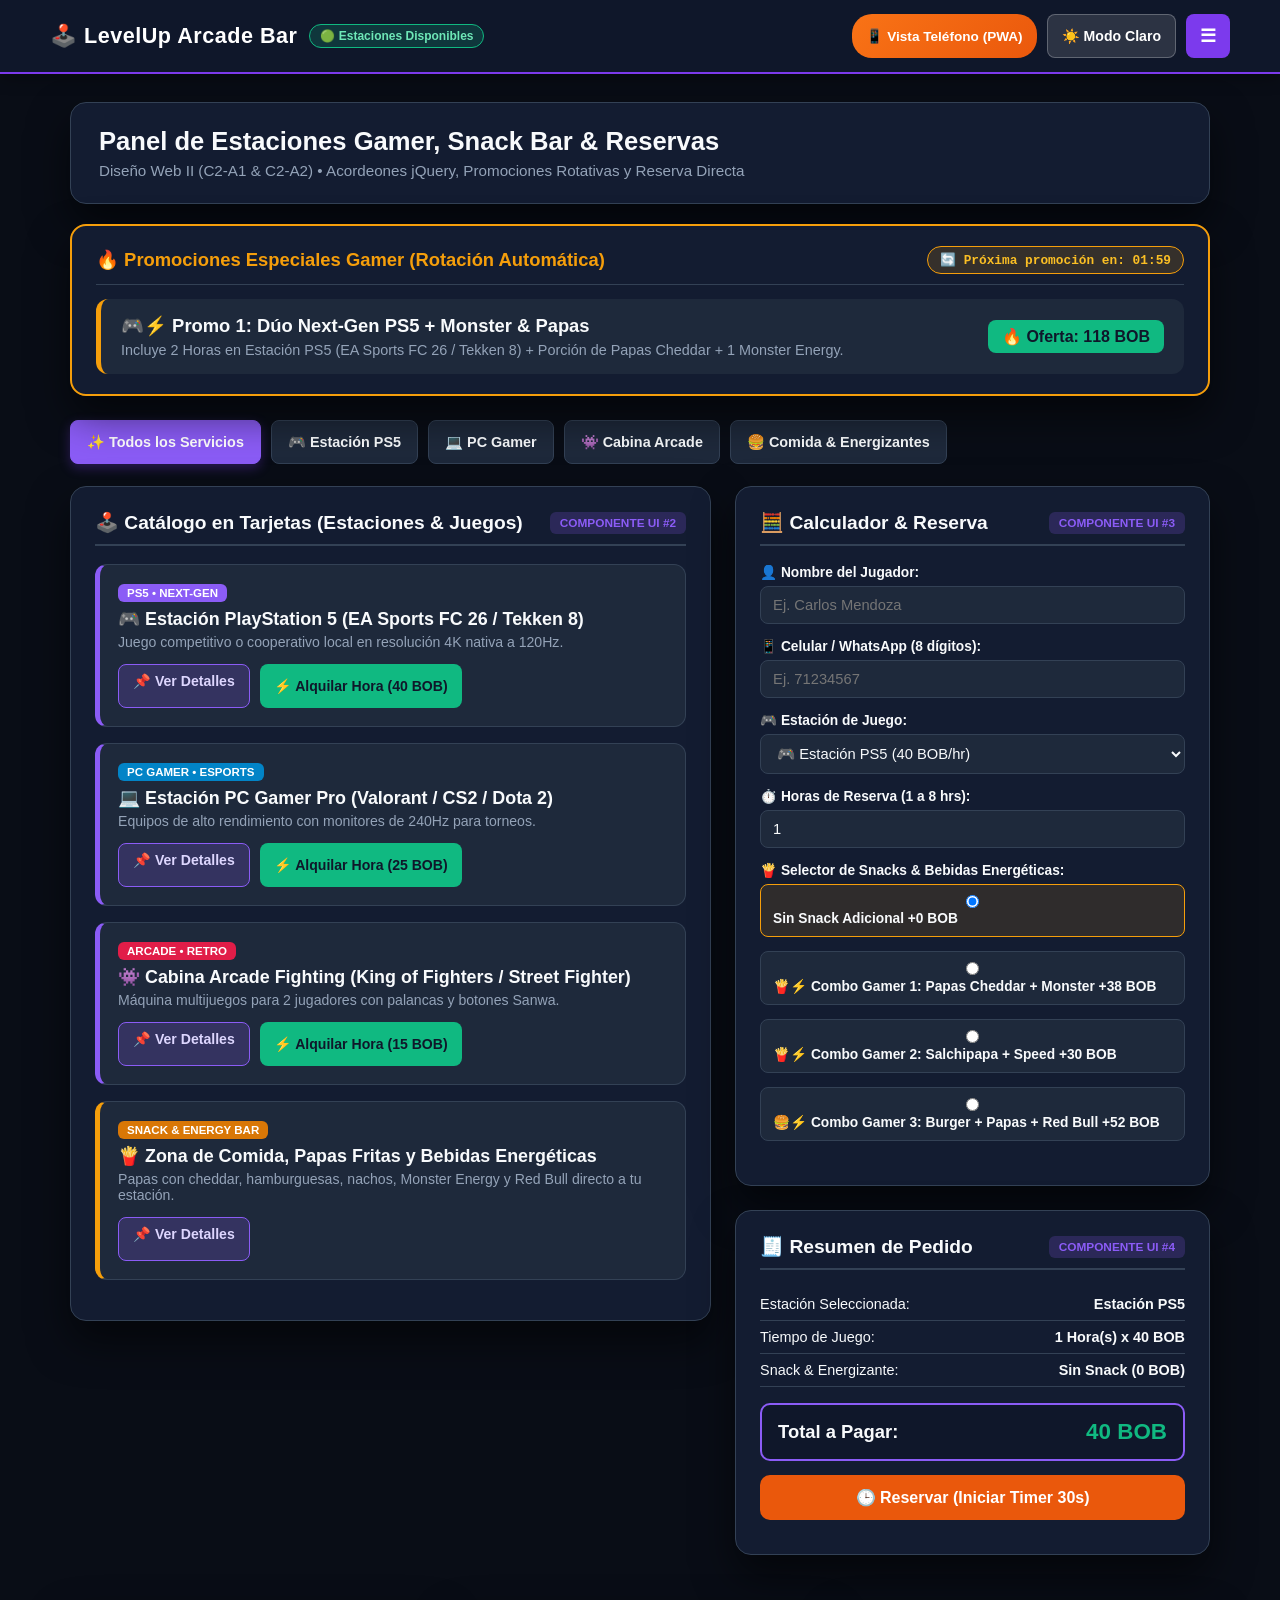
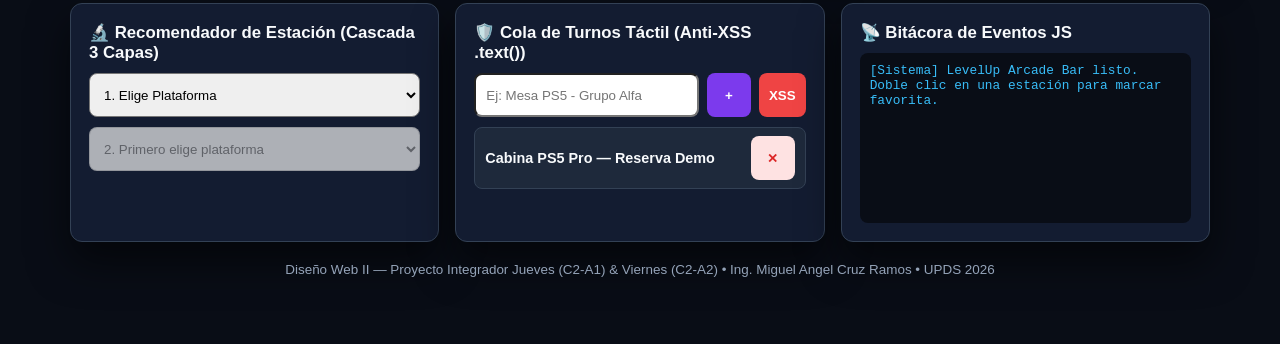
==== index.html @ e23f2074 "Add files via upload" ====
﻿<!-- ej_jquery_jueves.html / ej_ui_viernes.html - Proyecto Integrador LevelUp Arcade Bar -->
<!DOCTYPE html>
<html lang="es">

<head>
    <meta charset="UTF-8">
    <meta name="viewport" content="width=device-width, initial-scale=1.0">
    <title>LevelUp Arcade Bar - UI Completa (Jueves & Viernes)</title>
    <!-- Librería jQuery 3.7.1 -->
    <script src="https://code.jquery.com/jquery-3.7.1.min.js"></script>
    <link rel="stylesheet" href="styles.css">
    <script src="script.js" defer></script>
</head>
</head>

<body class="dark-mode">

    <!-- =========================================================
         COMPONENTE UI #1: NAVBAR SUPERIOR + TIMER EN PARTE SUPERIOR DERECHA
         ========================================================= -->
    <nav class="navbar">
        <div class="navbar-top">
            <div class="logo-area">
                <h1>🕹️ LevelUp Arcade Bar</h1>
                <span class="status-badge">🟢 Estaciones Disponibles</span>
            </div>

            <div class="nav-controls">
                <!-- Enlace a la PWA Móvil Cero-Scroll aparte -->
                <a href="pwa.html" class="btn-pwa-link">📱 Vista Teléfono (PWA)</a>

                <!-- Temporizador en la Parte Superior Derecha (Aparece recién al apretar Reservar) -->
                <div id="box-timer" class="top-right-timer">
                    ⏱️ Tiempo para Confirmar: <span id="mod-timer">00:30s</span>
                </div>

                <!-- Botón Modo Oscuro / Claro -->
                <button id="btn-theme" class="btn-theme">☀️ Modo Claro</button>

                <!-- Botón Menú Hamburguesa -->
                <button id="btn-hamburger" class="btn-hamburger" title="Abrir Menú">☰</button>
            </div>
        </div>

        <!-- Menú Desplegable Hamburguesa -->
        <div id="nav-menu" class="nav-menu">
            <ul>
                <li><a href="#promociones" class="nav-link">🔥 Promociones Rotativas</a></li>
                <li><a href="#catalogo" class="nav-link">🎮 Catálogo de Estaciones</a></li>
                <li><a href="#zona-snacks" class="nav-link">🍟 Comida y Bebidas Energéticas</a></li>
                <li><a href="#calculador" class="nav-link">🧮 Calculador de Horas</a></li>
                <li><a href="#resumen" class="nav-link">🧾 Resumen de Pedido</a></li>
            </ul>
        </div>
    </nav>

    <!-- Toast Alert Flotante (Esquina Superior Derecha) -->
    <div id="toast-alert" class="toast-alert"></div>

    <div class="main-wrapper">

        <!-- Encabezado Principal -->
        <div class="hero-banner">
            <div>
                <h2>Panel de Estaciones Gamer, Snack Bar & Reservas</h2>
                <p>Diseño Web II (C2-A1 & C2-A2) • Acordeones jQuery, Promociones Rotativas y Reserva Directa</p>
            </div>
        </div>

        <!-- =========================================================
             APARTADO DE PROMOCIONES ROTATIVAS (CAMBIAN CADA 2 MINUTOS)
             ========================================================= -->
        <div id="promociones" class="promos-section">
            <div class="promos-header">
                <h3>🔥 Promociones Especiales Gamer (Rotación Automática)</h3>
                <span class="promo-timer-badge">🔄 Próxima promoción en: <span id="promo-countdown">02:00</span></span>
            </div>

            <!-- Promoción 1 -->
            <div class="promo-slide active-promo" data-index="0">
                <div class="promo-content">
                    <div class="promo-info">
                        <h4>🎮⚡ Promo 1: Dúo Next-Gen PS5 + Monster & Papas</h4>
                        <p>Incluye 2 Horas en Estación PS5 (EA Sports FC 26 / Tekken 8) + Porción de Papas Cheddar + 1
                            Monster Energy.</p>
                    </div>
                    <div class="promo-price-box">
                        <span class="promo-price">🔥 Oferta: 118 BOB</span>
                    </div>
                </div>
            </div>

            <!-- Promoción 2 -->
            <div class="promo-slide" data-index="1">
                <div class="promo-content">
                    <div class="promo-info">
                        <h4>💻🍟 Promo 2: Maratón eSports PC Gamer 240Hz</h4>
                        <p>Incluye 3 Horas en PC Gamer Pro (RTX 4070 Super) + Salchipapa Especial LevelUp + Bebida
                            Energética Speed.</p>
                    </div>
                    <div class="promo-price-box">
                        <span class="promo-price">🔥 Oferta: 105 BOB</span>
                    </div>
                </div>
            </div>

            <!-- Promoción 3 -->
            <div class="promo-slide" data-index="2">
                <div class="promo-content">
                    <div class="promo-info">
                        <h4>👾🍔 Promo 3: Noche Retro Arcade & Burger LevelUp</h4>
                        <p>Incluye 2 Horas de Cabina Arcade Free-Play (KOF / Street Fighter) + Burger Doble Carne con
                            Papas + Red Bull.</p>
                    </div>
                    <div class="promo-price-box">
                        <span class="promo-price">🔥 Oferta: 82 BOB</span>
                    </div>
                </div>
            </div>
        </div>

        <!-- Barra de Filtros (.btn-console) -->
        <div class="filter-bar">
            <button class="btn-console active" data-categoria="todos">✨ Todos los Servicios</button>
            <button class="btn-console" data-categoria="ps5">🎮 Estación PS5</button>
            <button class="btn-console" data-categoria="pc">💻 PC Gamer</button>
            <button class="btn-console" data-categoria="arcade">👾 Cabina Arcade</button>
            <button class="btn-console" data-categoria="snacks">🍔 Comida & Energizantes</button>
        </div>

        <!-- =========================================================
             ESTRUCTURA PRINCIPAL: CATÁLOGO + CALCULADOR + RESUMEN
             ========================================================= -->
        <div class="ui-architecture-grid">

            <!-- COLUMNA IZQUIERDA: COMPONENTE UI #2 (CATÁLOGO EN TARJETAS) -->
            <div id="catalogo" class="ui-box">
                <div class="ui-box-header">
                    <h3>🕹️ Catálogo en Tarjetas (Estaciones & Juegos)</h3>
                    <span class="ui-tag">Componente UI #2</span>
                </div>

                <!-- Card 1: PS5 -->
                <div class="equipo-card ps5">
                    <div class="equipo-header">
                        <div class="equipo-info">
                            <span class="console-badge">PS5 • Next-Gen</span>
                            <h4>🎮 Estación PlayStation 5 (EA Sports FC 26 / Tekken 8)</h4>
                            <p>Juego competitivo o cooperativo local en resolución 4K nativa a 120Hz.</p>
                        </div>
                    </div>

                    <div class="card-actions">
                        <div class="accordion-btn">📌 Ver Detalles</div>
                        <button class="btn-alquilar" data-estacion="Estación PS5" data-precio="40">⚡ Alquilar Hora (40
                            BOB)</button>
                    </div>

                    <div class="accordion-panel" style="display:none;">
                        <div class="panel-title">📋 Tarifa y Especificaciones del Equipo</div>
                        <ul class="specs-list">
                            <li><strong>Consola:</strong> PlayStation 5 Slim 1TB SSD NVMe</li>
                            <li><strong>Pantalla:</strong> Smart TV OLED 55" 4K HDR10 @ 120Hz</li>
                            <li><strong>Periféricos:</strong> 4 Mandos DualSense + Headsets Pulse 3D</li>
                            <li><strong>Juegos:</strong> EA Sports FC 26, Tekken 8, Mortal Kombat 1, Spider-Man 2</li>
                        </ul>
                        <div class="price-tag">💰 Tarifa: 40 BOB / hora (Incluye equipamiento completo)</div>
                    </div>
                </div>

                <!-- Card 2: PC Gamer -->
                <div class="equipo-card pc">
                    <div class="equipo-header">
                        <div class="equipo-info">
                            <span class="console-badge badge-pc">PC GAMER • eSports</span>
                            <h4>💻 Estación PC Gamer Pro (Valorant / CS2 / Dota 2)</h4>
                            <p>Equipos de alto rendimiento con monitores de 240Hz para torneos.</p>
                        </div>
                    </div>

                    <div class="card-actions">
                        <div class="accordion-btn">📌 Ver Detalles</div>
                        <button class="btn-alquilar" data-estacion="PC Gamer Pro" data-precio="25">⚡ Alquilar Hora (25
                            BOB)</button>
                    </div>

                    <div class="accordion-panel" style="display:none;">
                        <div class="panel-title">📋 Tarifa y Especificaciones del Equipo</div>
                        <ul class="specs-list">
                            <li><strong>Hardware:</strong> AMD Ryzen 7 7800X3D + NVIDIA RTX 4070 Super 12GB</li>
                            <li><strong>Memoria & Monitor:</strong> 32GB RAM DDR5 • Monitor IPS 27" 240Hz 1ms</li>
                            <li><strong>Periféricos:</strong> Teclado Mecánico RGB + Mouse Logitech G Pro Superlight
                            </li>
                            <li><strong>Juegos:</strong> Valorant, Counter-Strike 2, Dota 2, League of Legends, Fortnite
                            </li>
                        </ul>
                        <div class="price-tag">💰 Tarifa: 25 BOB / hora</div>
                    </div>
                </div>

                <!-- Card 3: Arcade -->
                <div class="equipo-card arcade">
                    <div class="equipo-header">
                        <div class="equipo-info">
                            <span class="console-badge badge-arcade">ARCADE • Retro</span>
                            <h4>👾 Cabina Arcade Fighting (King of Fighters / Street Fighter)</h4>
                            <p>Máquina multijuegos para 2 jugadores con palancas y botones Sanwa.</p>
                        </div>
                    </div>

                    <div class="card-actions">
                        <div class="accordion-btn">📌 Ver Detalles</div>
                        <button class="btn-alquilar" data-estacion="Cabina Arcade" data-precio="15">⚡ Alquilar Hora (15
                            BOB)</button>
                    </div>

                    <div class="accordion-panel" style="display:none;">
                        <div class="panel-title">📋 Tarifa y Especificaciones del Equipo</div>
                        <ul class="specs-list">
                            <li><strong>Sistema:</strong> Cabina Arcade con Pandora Box DX Pro (5000+ juegos)</li>
                            <li><strong>Controles:</strong> Palancas japonesas Sanwa JLF + 8 botones por jugador</li>
                            <li><strong>Clásicos:</strong> KOF '98 y 2002, Street Fighter III, Metal Slug X, Pac-Man
                            </li>
                        </ul>
                        <div class="price-tag">💰 Tarifa: 15 BOB / hora (Free Play ilimitado)</div>
                    </div>
                </div>

                <!-- Card 4: Zona de Comida y Bebidas Energéticas -->
                <div id="zona-snacks" class="equipo-card snacks">
                    <div class="equipo-header">
                        <div class="equipo-info">
                            <span class="console-badge badge-food">SNACK & ENERGY BAR</span>
                            <h4>🍟 Zona de Comida, Papas Fritas y Bebidas Energéticas</h4>
                            <p>Papas con cheddar, hamburguesas, nachos, Monster Energy y Red Bull directo a tu estación.
                            </p>
                        </div>
                    </div>

                    <div class="card-actions">
                        <div class="accordion-btn">📌 Ver Detalles</div>
                    </div>

                    <div class="accordion-panel" style="display:none;">
                        <div class="panel-title">⚡ Carta de Bebidas Energéticas y Comida Gamer</div>
                        <div class="menu-grid">
                            <div class="menu-item">
                                <h5>⚡ Bebidas Energéticas</h5>
                                <p>• Monster Energy (Original / Mango): <strong>18 BOB</strong><br>
                                    • Red Bull Lata 250ml: <strong>20 BOB</strong><br>
                                    • Speed / Volt Gamer: <strong>10 BOB</strong></p>
                            </div>
                            <div class="menu-item">
                                <h5>🍟 Papas & Snacks</h5>
                                <p>• Papas Gamer Cheddar & Tocino: <strong>25 BOB</strong><br>
                                    • Salchipapa Especial LevelUp: <strong>25 BOB</strong><br>
                                    • Nachos Supreme con Queso: <strong>28 BOB</strong></p>
                            </div>
                            <div class="menu-item">
                                <h5>🍔 Burgers & Alitas</h5>
                                <p>• Burger Doble Carne + Papas: <strong>38 BOB</strong><br>
                                    • Alitas BBQ (6 pzas + Papas): <strong>35 BOB</strong></p>
                            </div>
                        </div>
                        <div class="price-tag">🔥 Selecciona tu Combo Gamer en el panel calculador de la derecha</div>
                    </div>
                </div>
            </div>

            <!-- COLUMNA DERECHA: COMPONENTE UI #3 (CALCULADOR) Y COMPONENTE UI #4 (RESUMEN) -->
            <div>

                <!-- COMPONENTE UI #3: CALCULADOR / FORMULARIO + PANEL LATERAL SNACKS -->
                <div id="calculador" class="ui-box">
                    <div class="ui-box-header">
                        <h3>🧮 Calculador & Reserva</h3>
                        <span class="ui-tag">Componente UI #3</span>
                    </div>

                    <div class="form-group">
                        <label for="nombre">👤 Nombre del Jugador:</label>
                        <input type="text" id="nombre" placeholder="Ej. Carlos Mendoza">
                    </div>

                    <div class="form-group">
                        <label for="celular">📱 Celular / WhatsApp (8 dígitos):</label>
                        <input type="text" id="celular" maxlength="8" placeholder="Ej. 71234567">
                    </div>

                    <div class="form-group">
                        <label for="servicio">🎮 Estación de Juego:</label>
                        <select id="servicio">
                            <option value="40" data-nombre="Estación PS5">🎮 Estación PS5 (40 BOB/hr)</option>
                            <option value="25" data-nombre="PC Gamer Pro">💻 PC Gamer Pro (25 BOB/hr)</option>
                            <option value="15" data-nombre="Cabina Arcade">👾 Cabina Arcade (15 BOB/hr)</option>
                        </select>
                    </div>

                    <!-- Input requerido por la Guía Viernes (#hrs) -->
                    <div class="form-group">
                        <label for="hrs">⏱️ Horas de Reserva (1 a 8 hrs):</label>
                        <input type="number" id="hrs" value="1" min="1" max="8">
                    </div>

                    <!-- Panel UI Lateral: Selector de Snacks (Combo Gamer 1, 2 o 3) -->
                    <div class="form-group">
                        <label>🍟 Selector de Snacks & Bebidas Energéticas:</label>
                        <div class="snack-selector">
                            <label class="snack-option selected">
                                <span><input type="radio" name="snack" value="0" data-snack="Sin Snack" checked> Sin
                                    Snack Adicional</span>
                                <strong>+0 BOB</strong>
                            </label>
                            <label class="snack-option">
                                <span><input type="radio" name="snack" value="38"
                                        data-snack="Combo Gamer 1 (Papas Cheddar + Monster)"> 🍟⚡ Combo Gamer 1: Papas
                                    Cheddar + Monster</span>
                                <strong>+38 BOB</strong>
                            </label>
                            <label class="snack-option">
                                <span><input type="radio" name="snack" value="30"
                                        data-snack="Combo Gamer 2 (Salchipapa + Speed)"> 🍟⚡ Combo Gamer 2: Salchipapa +
                                    Speed</span>
                                <strong>+30 BOB</strong>
                            </label>
                            <label class="snack-option">
                                <span><input type="radio" name="snack" value="52"
                                        data-snack="Combo Gamer 3 (Burger Doble + Papas + Red Bull)"> 🍔⚡ Combo Gamer 3:
                                    Burger + Papas + Red Bull</span>
                                <strong>+52 BOB</strong>
                            </label>
                        </div>
                    </div>
                </div>

                <!-- COMPONENTE UI #4: RESUMEN DE PEDIDO EN LA MISMA PÁGINA -->
                <div id="resumen" class="ui-box">
                    <div class="ui-box-header">
                        <h3>🧾 Resumen de Pedido</h3>
                        <span class="ui-tag">Componente UI #4</span>
                    </div>

                    <ul class="resumen-list">
                        <li>
                            <span>Estación Seleccionada:</span>
                            <strong id="res-estacion">Estación PS5</strong>
                        </li>
                        <li>
                            <span>Tiempo de Juego:</span>
                            <strong id="res-horas">1 Hora(s) x 40 BOB</strong>
                        </li>
                        <li>
                            <span>Snack & Energizante:</span>
                            <strong id="res-snack">Sin Snack (0 BOB)</strong>
                        </li>
                    </ul>

                    <div class="total-banner">
                        <h4>Total a Pagar:</h4>
                        <div class="total-amount"><span id="total">40</span> BOB</div>
                    </div>

                    <!-- Mensaje de validación si faltan datos del jugador -->
                    <div id="mensaje-error" class="msg-error"></div>

                    <!-- Paso 1: Botón Reservar (Hace aparecer el Timer en la parte superior derecha) -->
                    <button id="btnReservar" class="btn-iniciar-reserva">🕒 Reservar (Iniciar Timer 30s)</button>

                    <!-- Paso 2: Botón Confirmar Reserva (Termina el Timer y confirma el pedido) -->
                    <button id="btnModal" class="btn-confirmar">✅ Confirmar Reserva</button>

                    <!-- Detalle confirmado dentro de la misma página -->
                    <div id="reserva-confirmada-box" class="reserva-inline-box">
                        <h4>✅ Detalle de Reserva Registrada</h4>
                        <div><strong>Jugador:</strong> <span id="conf-jugador">-</span></div>
                        <div><strong>Servicio:</strong> <span id="conf-servicio">-</span></div>
                        <div><strong>Snack Gamer:</strong> <span id="conf-snack">-</span></div>
                        <div><strong>Monto Total:</strong> <span id="conf-monto">-</span></div>
                    </div>
                </div>

            </div>
        </div>

        <!-- MÓDULO SEMANAS 2 Y 3: CASCADA 3 CAPAS, COLA TÁCTIL ANTI-XSS Y BITÁCORA -->
        <section id="modulo-arcade-semanas" class="modulo-semanas-grid">
            <div class="arcade-panel-card">
                <h3>🔬 Recomendador de Estación (Cascada 3 Capas)</h3>
                <div style="display:flex; flex-direction:column; gap:10px;">
                    <select id="arcadeCascadaCat" style="padding:10px; border-radius:8px; min-height:44px;">
                        <option value="">1. Elige Plataforma</option>
                        <option value="ps5">PlayStation 5 / VR2</option>
                        <option value="pc">PC Gamer 240Hz</option>
                        <option value="retro">Cabinas Arcade Retro</option>
                    </select>
                    <select id="arcadeCascadaSub" disabled style="padding:10px; border-radius:8px; min-height:44px;">
                        <option value="">2. Primero elige plataforma</option>
                    </select>
                    <div id="arcadeCascadaRes"
                        style="display:none; padding:10px; border-radius:8px; background:rgba(16,185,129,0.15); color:#10b981; font-weight:700;">
                    </div>
                </div>
            </div>

            <div class="arcade-panel-card">
                <h3>🛡️ Cola de Turnos Táctil (Anti-XSS .text())</h3>
                <div style="display:flex; gap:8px; margin-bottom:10px;">
                    <input type="text" id="arcadeInputCola" placeholder="Ej: Mesa PS5 - Grupo Alfa"
                        style="flex:1; min-width:0; padding:10px; border-radius:8px;">
                    <button type="button" id="arcadeBtnAgregarCola" class="btn-tactil"
                        style="background:#7c3aed; color:#fff; padding:0 14px;">+</button>
                    <button type="button" id="arcadeBtnTestXss" class="btn-tactil"
                        style="background:#ef4444; color:#fff; padding:0 10px;">XSS</button>
                </div>
                <div id="arcadeColaLista"
                    style="display:flex; flex-direction:column; gap:8px; max-height:160px; overflow-y:auto;">
                    <div class="fila-tactil">
                        <span class="titulo-truncado">Cabina PS5 Pro — Reserva Demo</span>
                        <button type="button" class="btn-tactil btn-quitar-arcade"
                            style="background:#fee2e2; color:#dc2626;">✕</button>
                    </div>
                </div>
            </div>

            <div class="arcade-panel-card">
                <h3>📡 Bitácora de Eventos JS</h3>
                <div id="arcadeLogOutput" class="log-arcade">
                    <div>[Sistema] LevelUp Arcade Bar listo. Doble clic en una estación para marcar favorita.</div>
                </div>
            </div>
        </section>

        <footer>
            Diseño Web II — Proyecto Integrador Jueves (C2-A1) & Viernes (C2-A2) • Ing. Miguel Angel Cruz Ramos • UPDS
            2026
        </footer>
    </div>

    <!-- =========================================================
         SCRIPTS JQUERY (JUEVES C2-A1 + VIERNES C2-A2)
         ========================================================= -->
</body>

</html>
---- styles.css ----
/* =========================================================
           VARIABLES DE TEMA: MODO CLARO Y MODO OSCURO
           ========================================================= */
        :root {
            --bg-body: #f1f5f9;
            --bg-container: #ffffff;
            --bg-card: #f8fafc;
            --bg-panel: #f1f5f9;
            --bg-navbar: #1e1b4b;
            --text-main: #0f172a;
            --text-muted: #475569;
            --border-color: #cbd5e1;
            --accent: #7c3aed;
            --accent-hover: #6d28d9;
            --accent-light: rgba(124, 58, 237, 0.12);
            --card-shadow: 0 10px 25px rgba(15, 23, 42, 0.08);
        }

        body.dark-mode {
            --bg-body: #090d16;
            --bg-container: #131c31;
            --bg-card: #1e293b;
            --bg-panel: #0f172a;
            --bg-navbar: #0f172a;
            --text-main: #f8fafc;
            --text-muted: #94a3b8;
            --border-color: #334155;
            --accent: #8b5cf6;
            --accent-hover: #7c3aed;
            --accent-light: rgba(139, 92, 246, 0.2);
            --card-shadow: 0 20px 40px rgba(0, 0, 0, 0.55);
        }

        * {
            box-sizing: border-box;
            margin: 0;
            padding: 0;
        }

        body {
            font-family: 'Segoe UI', Tahoma, Geneva, Verdana, sans-serif;
            background-color: var(--bg-body);
            color: var(--text-main);
            min-height: 100dvh;
            transition: background-color 0.3s ease, color 0.3s ease;
        }

        /* =========================================================
           COMPONENTE UI #1: NAVBAR SUPERIOR + TIMER ARRIBA A LA DERECHA
           ========================================================= */
        .navbar {
            background: var(--bg-navbar);
            color: #ffffff;
            padding: 14px 24px;
            position: sticky;
            top: 0;
            z-index: 100;
            border-bottom: 2px solid #7c3aed;
            box-shadow: 0 4px 16px rgba(0, 0, 0, 0.3);
        }

        .navbar-top {
            max-width: 1180px;
            margin: 0 auto;
            display: flex;
            align-items: center;
            justify-content: space-between;
            flex-wrap: wrap;
            gap: 12px;
        }

        .logo-area {
            display: flex;
            align-items: center;
            gap: 12px;
        }

        .logo-area h1 {
            font-size: 1.35rem;
            font-weight: 800;
            letter-spacing: 0.5px;
            color: #fff;
        }

        .status-badge {
            display: inline-flex;
            align-items: center;
            gap: 6px;
            background: rgba(16, 185, 129, 0.2);
            border: 1px solid #10b981;
            color: #6ee7b7;
            font-size: 0.75rem;
            font-weight: 700;
            padding: 4px 10px;
            border-radius: 999px;
        }

        .nav-controls {
            display: flex;
            align-items: center;
            flex-wrap: wrap;
            gap: 10px;
        }

        /* Temporizador en la Parte Superior Derecha (Oculto al inicio hasta apretar Reservar) */
        .top-right-timer {
            display: none;
            background: #f59e0b;
            color: #0f172a;
            border: 2px solid #fbbf24;
            padding: 8px 14px;
            border-radius: 8px;
            font-size: 0.9rem;
            font-weight: 800;
            font-family: 'Consolas', monospace;
            box-shadow: 0 4px 15px rgba(245, 158, 11, 0.45);
        }

        /* Botón Modo Oscuro */
        .btn-theme {
            background: rgba(255, 255, 255, 0.12);
            color: #ffffff;
            border: 1px solid rgba(255, 255, 255, 0.25);
            padding: 8px 14px;
            border-radius: 8px;
            font-size: 0.88rem;
            font-weight: 600;
            cursor: pointer;
            transition: all 0.2s ease;
        }

        .btn-theme:hover {
            background: #7c3aed;
            border-color: #a78bfa;
        }

        /* Botón Menú Hamburguesa */
        .btn-hamburger {
            background: #7c3aed;
            color: #ffffff;
            border: none;
            padding: 8px 13px;
            border-radius: 8px;
            font-size: 1.15rem;
            font-weight: 700;
            cursor: pointer;
            line-height: 1;
            transition: background 0.2s ease;
        }

        .btn-hamburger:hover {
            background: #6d28d9;
        }

        /* Menú Desplegable de la Hamburguesa */
        .nav-menu {
            display: none;
            max-width: 1180px;
            margin: 12px auto 0 auto;
            padding-top: 12px;
            border-top: 1px solid rgba(255, 255, 255, 0.15);
        }

        .nav-menu ul {
            list-style: none;
            display: flex;
            flex-wrap: wrap;
            gap: 12px;
        }

        .nav-menu a {
            color: #e2e8f0;
            text-decoration: none;
            font-size: 0.92rem;
            font-weight: 600;
            padding: 8px 14px;
            border-radius: 6px;
            background: rgba(255, 255, 255, 0.06);
            display: inline-block;
            transition: background 0.2s ease;
        }

        .nav-menu a:hover {
            background: #7c3aed;
            color: #ffffff;
        }

        /* =========================================================
           CONTENEDOR PRINCIPAL Y APARTADO DE PROMOCIONES ROTATIVAS
           ========================================================= */
        .main-wrapper {
            max-width: 1180px;
            margin: 28px auto;
            padding: 0 20px 40px 20px;
        }

        .hero-banner {
            background: var(--bg-container);
            border: 1px solid var(--border-color);
            border-radius: 16px;
            padding: 24px 28px;
            margin-bottom: 20px;
            box-shadow: var(--card-shadow);
            display: flex;
            justify-content: space-between;
            align-items: center;
            flex-wrap: wrap;
            gap: 16px;
        }

        .hero-banner h2 {
            font-size: 1.6rem;
            margin-bottom: 6px;
        }

        .hero-banner p {
            color: var(--text-muted);
            font-size: 0.95rem;
        }

        /* Apartado de Promociones que cambian cada 2 minutos */
        .promos-section {
            background: var(--bg-container);
            border: 2px solid #f59e0b;
            border-radius: 16px;
            padding: 20px 24px;
            margin-bottom: 24px;
            box-shadow: var(--card-shadow);
            position: relative;
        }

        .promos-header {
            display: flex;
            justify-content: space-between;
            align-items: center;
            flex-wrap: wrap;
            gap: 10px;
            margin-bottom: 14px;
            padding-bottom: 10px;
            border-bottom: 1px solid var(--border-color);
        }

        .promos-header h3 {
            font-size: 1.15rem;
            color: #f59e0b;
            display: flex;
            align-items: center;
            gap: 8px;
        }

        .promo-timer-badge {
            background: rgba(245, 158, 11, 0.15);
            border: 1px solid #f59e0b;
            color: #fbbf24;
            padding: 5px 12px;
            border-radius: 999px;
            font-size: 0.8rem;
            font-weight: 700;
            font-family: 'Consolas', monospace;
        }

        body:not(.dark-mode) .promo-timer-badge {
            color: #b45309;
        }

        .promo-slide {
            display: none;
            background: var(--bg-card);
            border-left: 5px solid #f59e0b;
            border-radius: 12px;
            padding: 16px 20px;
        }

        .promo-slide.active-promo {
            display: block;
        }

        .promo-content {
            display: flex;
            justify-content: space-between;
            align-items: center;
            flex-wrap: wrap;
            gap: 14px;
        }

        .promo-info h4 {
            font-size: 1.15rem;
            margin-bottom: 5px;
            color: var(--text-main);
        }

        .promo-info p {
            font-size: 0.9rem;
            color: var(--text-muted);
        }

        .promo-price-box {
            text-align: right;
        }

        .promo-price {
            display: inline-block;
            background: #10b981;
            color: #0f172a;
            font-weight: 800;
            font-size: 1rem;
            padding: 7px 14px;
            border-radius: 8px;
        }

        .promos-controls {
            display: flex;
            justify-content: space-between;
            align-items: center;
            margin-top: 12px;
            flex-wrap: wrap;
            gap: 10px;
        }

        .promo-dots {
            display: flex;
            gap: 8px;
        }

        .promo-dot {
            background: var(--bg-card);
            border: 1px solid var(--border-color);
            color: var(--text-main);
            padding: 5px 12px;
            border-radius: 6px;
            font-size: 0.8rem;
            font-weight: 700;
            cursor: pointer;
        }

        .promo-dot.active {
            background: #f59e0b;
            color: #0f172a;
            border-color: #f59e0b;
        }

        /* Botones de Filtro (.btn-console) */
        .filter-bar {
            display: flex;
            flex-wrap: wrap;
            gap: 10px;
            margin-bottom: 22px;
        }

        .btn-console {
            background: var(--bg-card);
            color: var(--text-main);
            border: 1px solid var(--border-color);
            padding: 10px 16px;
            border-radius: 8px;
            font-size: 0.9rem;
            font-weight: 600;
            cursor: pointer;
            transition: all 0.2s ease;
        }

        .btn-console:hover,
        .btn-console.active {
            background: var(--accent);
            color: #ffffff;
            border-color: var(--accent);
            box-shadow: 0 4px 12px rgba(124, 58, 237, 0.3);
        }

        /* Layout de Columnas: Catálogo (Izquierda) + Calculador y Resumen (Derecha) */
        .ui-architecture-grid {
            display: grid;
            grid-template-columns: 1.35fr 1fr;
            gap: 24px;
            align-items: start;
        }

        @media (max-width: 920px) {
            .ui-architecture-grid {
                grid-template-columns: 1fr;
            }
        }

        .ui-box {
            background: var(--bg-container);
            border: 1px solid var(--border-color);
            border-radius: 16px;
            padding: 24px;
            box-shadow: var(--card-shadow);
            margin-bottom: 24px;
        }

        .ui-box-header {
            display: flex;
            justify-content: space-between;
            align-items: center;
            margin-bottom: 18px;
            padding-bottom: 10px;
            border-bottom: 2px solid var(--border-color);
        }

        .ui-box-header h3 {
            font-size: 1.2rem;
        }

        .ui-tag {
            font-size: 0.74rem;
            font-weight: 700;
            text-transform: uppercase;
            padding: 4px 10px;
            border-radius: 6px;
            background: var(--accent-light);
            color: var(--accent);
        }

        /* =========================================================
           COMPONENTE UI #2: CATÁLOGO EN TARJETAS + ACORDEÓN JUEVES
           ========================================================= */
        .equipo-card {
            background: var(--bg-card);
            border: 1px solid var(--border-color);
            border-left: 5px solid var(--accent);
            border-radius: 12px;
            padding: 18px;
            margin-bottom: 16px;
            transition: transform 0.2s ease, box-shadow 0.2s ease;
        }

        .equipo-card:hover {
            transform: translateY(-2px);
            box-shadow: 0 8px 20px rgba(0, 0, 0, 0.15);
        }

        .equipo-card.snacks {
            border-left-color: #f59e0b;
        }

        .equipo-header {
            display: flex;
            justify-content: space-between;
            align-items: flex-start;
            gap: 12px;
            flex-wrap: wrap;
        }

        .console-badge {
            display: inline-block;
            background: var(--accent);
            color: #ffffff;
            font-size: 0.72rem;
            font-weight: 700;
            padding: 3px 9px;
            border-radius: 6px;
            margin-bottom: 6px;
            text-transform: uppercase;
        }

        .console-badge.badge-pc {
            background: #0284c7;
        }

        .console-badge.badge-arcade {
            background: #e11d48;
        }

        .console-badge.badge-food {
            background: #d97706;
        }

        .equipo-info h4 {
            font-size: 1.12rem;
            margin-bottom: 4px;
        }

        .equipo-info p {
            font-size: 0.88rem;
            color: var(--text-muted);
        }

        .card-actions {
            display: flex;
            flex-wrap: wrap;
            gap: 10px;
            margin-top: 14px;
        }

        /* Botón Acordeón "Ver Detalles" (Jueves) */
        .accordion-btn {
            background: var(--accent-light);
            border: 1px solid var(--accent);
            color: var(--accent);
            padding: 8px 14px;
            font-size: 0.88rem;
            font-weight: 700;
            border-radius: 8px;
            cursor: pointer;
            user-select: none;
            transition: all 0.2s ease;
        }

        body.dark-mode .accordion-btn {
            color: #ddd6fe;
        }

        .accordion-btn:hover {
            background: var(--accent);
            color: #ffffff;
        }

        /* Botón "Alquilar Hora" (Viernes) */
        .btn-alquilar {
            background: #10b981;
            color: #0f172a;
            border: none;
            padding: 8px 14px;
            font-size: 0.88rem;
            font-weight: 700;
            border-radius: 8px;
            cursor: pointer;
            transition: background 0.2s ease;
        }

        .btn-alquilar:hover {
            background: #34d399;
        }

        /* Panel Desplegable Acordeón */
        .accordion-panel {
            background: var(--bg-panel);
            border: 1px solid var(--border-color);
            border-radius: 10px;
            padding: 16px;
            margin-top: 12px;
            line-height: 1.6;
        }

        .panel-title {
            font-size: 0.88rem;
            font-weight: 700;
            color: #0284c7;
            margin-bottom: 8px;
            text-transform: uppercase;
        }

        body.dark-mode .panel-title {
            color: #38bdf8;
        }

        .specs-list {
            list-style: none;
            margin-bottom: 12px;
            font-size: 0.88rem;
        }

        .specs-list li {
            padding: 4px 0;
            border-bottom: 1px dashed var(--border-color);
        }

        .price-tag {
            display: inline-block;
            background: rgba(16, 185, 129, 0.15);
            color: #10b981;
            border: 1px solid rgba(16, 185, 129, 0.35);
            padding: 5px 12px;
            border-radius: 6px;
            font-weight: 700;
            font-size: 0.85rem;
        }

        .menu-grid {
            display: grid;
            grid-template-columns: repeat(auto-fit, minmax(190px, 1fr));
            gap: 10px;
            margin-bottom: 10px;
        }

        .menu-item {
            background: var(--bg-card);
            border: 1px solid var(--border-color);
            border-left: 3px solid #f59e0b;
            border-radius: 8px;
            padding: 10px;
            font-size: 0.84rem;
        }

        .menu-item h5 {
            color: #d97706;
            font-size: 0.9rem;
            margin-bottom: 4px;
        }

        body.dark-mode .menu-item h5 {
            color: #fbbf24;
        }

        /* =========================================================
           COMPONENTE UI #3: CALCULADOR / FORMULARIO Y PANEL SNACKS
           ========================================================= */
        .form-group {
            margin-bottom: 14px;
        }

        .form-group label {
            display: block;
            font-size: 0.86rem;
            font-weight: 700;
            margin-bottom: 6px;
            color: var(--text-main);
        }

        .form-group input,
        .form-group select {
            width: 100%;
            background: var(--bg-card);
            border: 1px solid var(--border-color);
            color: var(--text-main);
            padding: 10px 12px;
            border-radius: 8px;
            font-size: 0.92rem;
            outline: none;
        }

        .form-group input:focus,
        .form-group select:focus {
            border-color: var(--accent);
        }

        /* Selector visual de Snacks Laterales (Combo Gamer 1, 2 o 3) */
        .snack-selector {
            display: flex;
            flex-direction: column;
            gap: 8px;
            margin-top: 6px;
        }

        .snack-option {
            display: flex;
            align-items: center;
            justify-content: space-between;
            background: var(--bg-card);
            border: 1px solid var(--border-color);
            padding: 10px 12px;
            border-radius: 8px;
            cursor: pointer;
            font-size: 0.86rem;
            transition: all 0.2s ease;
        }

        .snack-option:hover,
        .snack-option.selected {
            border-color: #f59e0b;
            background: rgba(245, 158, 11, 0.12);
        }

        /* =========================================================
           COMPONENTE UI #4: RESUMEN DE PEDIDO Y CONFIRMACIÓN EN LA MISMA PÁGINA
           ========================================================= */
        .resumen-list {
            list-style: none;
            margin-bottom: 16px;
            font-size: 0.9rem;
        }

        .resumen-list li {
            display: flex;
            justify-content: space-between;
            padding: 8px 0;
            border-bottom: 1px solid var(--border-color);
        }

        .total-banner {
            background: var(--bg-panel);
            border: 2px solid var(--accent);
            border-radius: 10px;
            padding: 14px 16px;
            display: flex;
            justify-content: space-between;
            align-items: center;
            margin-bottom: 14px;
        }

        .total-banner h4 {
            font-size: 1.15rem;
        }

        .total-amount {
            font-size: 1.4rem;
            font-weight: 800;
            color: #10b981;
        }

        /* Botón 1: Reservar (Activa el Timer en la esquina superior derecha) */
        .btn-iniciar-reserva {
            width: 100%;
            background: #ea580c;
            color: #ffffff;
            border: none;
            padding: 13px 20px;
            border-radius: 10px;
            font-size: 1rem;
            font-weight: 700;
            cursor: pointer;
            margin-bottom: 10px;
            transition: background 0.2s ease;
        }

        .btn-iniciar-reserva:hover {
            background: #f97316;
        }

        /* Botón 2: Confirmar Reserva (Termina el Timer y guarda la reserva) */
        .btn-confirmar {
            display: none;
            width: 100%;
            background: #10b981;
            color: #0f172a;
            border: none;
            padding: 13px 20px;
            border-radius: 10px;
            font-size: 1rem;
            font-weight: 800;
            cursor: pointer;
            transition: background 0.2s ease;
        }

        .btn-confirmar:hover {
            background: #34d399;
        }

        .msg-error {
            display: none;
            margin-bottom: 12px;
            background: rgba(239, 68, 68, 0.15);
            border: 1px solid #ef4444;
            color: #ef4444;
            padding: 10px 14px;
            border-radius: 8px;
            font-size: 0.86rem;
            font-weight: 600;
        }

        body.dark-mode .msg-error {
            color: #fca5a5;
        }

        /* Detalle de Reserva Confirmada en la misma página */
        .reserva-inline-box {
            display: none;
            margin-top: 16px;
            background: var(--bg-panel);
            border: 1px solid #10b981;
            border-left: 4px solid #10b981;
            border-radius: 10px;
            padding: 16px;
            font-size: 0.9rem;
            line-height: 1.7;
        }

        .reserva-inline-box h4 {
            color: #10b981;
            margin-bottom: 8px;
            font-size: 1rem;
        }

        /* =========================================================
           TOAST ALERT FLOTANTE (ESQUINA SUPERIOR DERECHA)
           ========================================================= */
        .toast-alert {
            display: none;
            position: fixed;
            top: 78px;
            right: 24px;
            z-index: 300;
            background: #10b981;
            color: #0f172a;
            border: 2px solid #059669;
            padding: 14px 20px;
            border-radius: 10px;
            font-weight: 700;
            font-size: 0.92rem;
            box-shadow: 0 12px 28px rgba(0, 0, 0, 0.35);
        }

        footer {
            text-align: center;
            margin-top: 20px;
            font-size: 0.84rem;
            color: var(--text-muted);
        }

        /* =========================================================
           BOT�N PWA + M�DULO ANTI-XSS, COLA T�CTIL Y BIT�CORA
           ========================================================= */
        .btn-pwa-link {
            background: linear-gradient(135deg, #f97316, #ea580c);
            color: #ffffff;
            text-decoration: none;
            padding: 8px 14px;
            border-radius: 20px;
            font-size: 0.85rem;
            font-weight: 700;
            min-height: 44px;
            display: inline-flex;
            align-items: center;
            gap: 6px;
        }

        .btn-theme,
        .btn-hamburger,
        .btn-console,
        .btn-alquilar,
        .accordion-btn,
        #btnReservar,
        #btnModal {
            min-width: 44px;
            min-height: 44px;
        }

        .modulo-semanas-grid {
            display: grid;
            grid-template-columns: repeat(auto-fit, minmax(280px, 1fr));
            gap: 16px;
            margin-top: 24px;
        }

        .arcade-panel-card {
            background: var(--bg-container);
            border: 1px solid var(--border-color);
            border-radius: 12px;
            padding: 18px;
            box-shadow: var(--card-shadow);
        }

        .arcade-panel-card h3 {
            margin-bottom: 10px;
            font-size: 1.05rem;
        }

        .btn-tactil {
            min-width: 44px;
            min-height: 44px;
            border: none;
            border-radius: 8px;
            font-weight: 700;
            cursor: pointer;
            display: inline-flex;
            align-items: center;
            justify-content: center;
        }

        .fila-tactil {
            display: flex;
            align-items: center;
            justify-content: space-between;
            gap: 8px;
            padding: 8px 10px;
            border: 1px solid var(--border-color);
            border-radius: 8px;
            background: var(--bg-card);
            min-height: 44px;
        }

        .titulo-truncado {
            flex: 1;
            min-width: 0;
            white-space: nowrap;
            overflow: hidden;
            text-overflow: ellipsis;
            font-size: 0.9rem;
            font-weight: 600;
        }

        .log-arcade {
            background: #090d16;
            color: #38bdf8;
            font-family: monospace;
            font-size: 0.8rem;
            padding: 10px;
            border-radius: 8px;
            height: 170px;
            overflow-y: auto;
        }

        @media (orientation: landscape) and (max-height: 500px) {
            .navbar {
                padding: 6px 16px;
            }

            .hero-banner {
                padding: 14px;
            }

            .main-wrapper {
                padding: 12px;
            }
        }
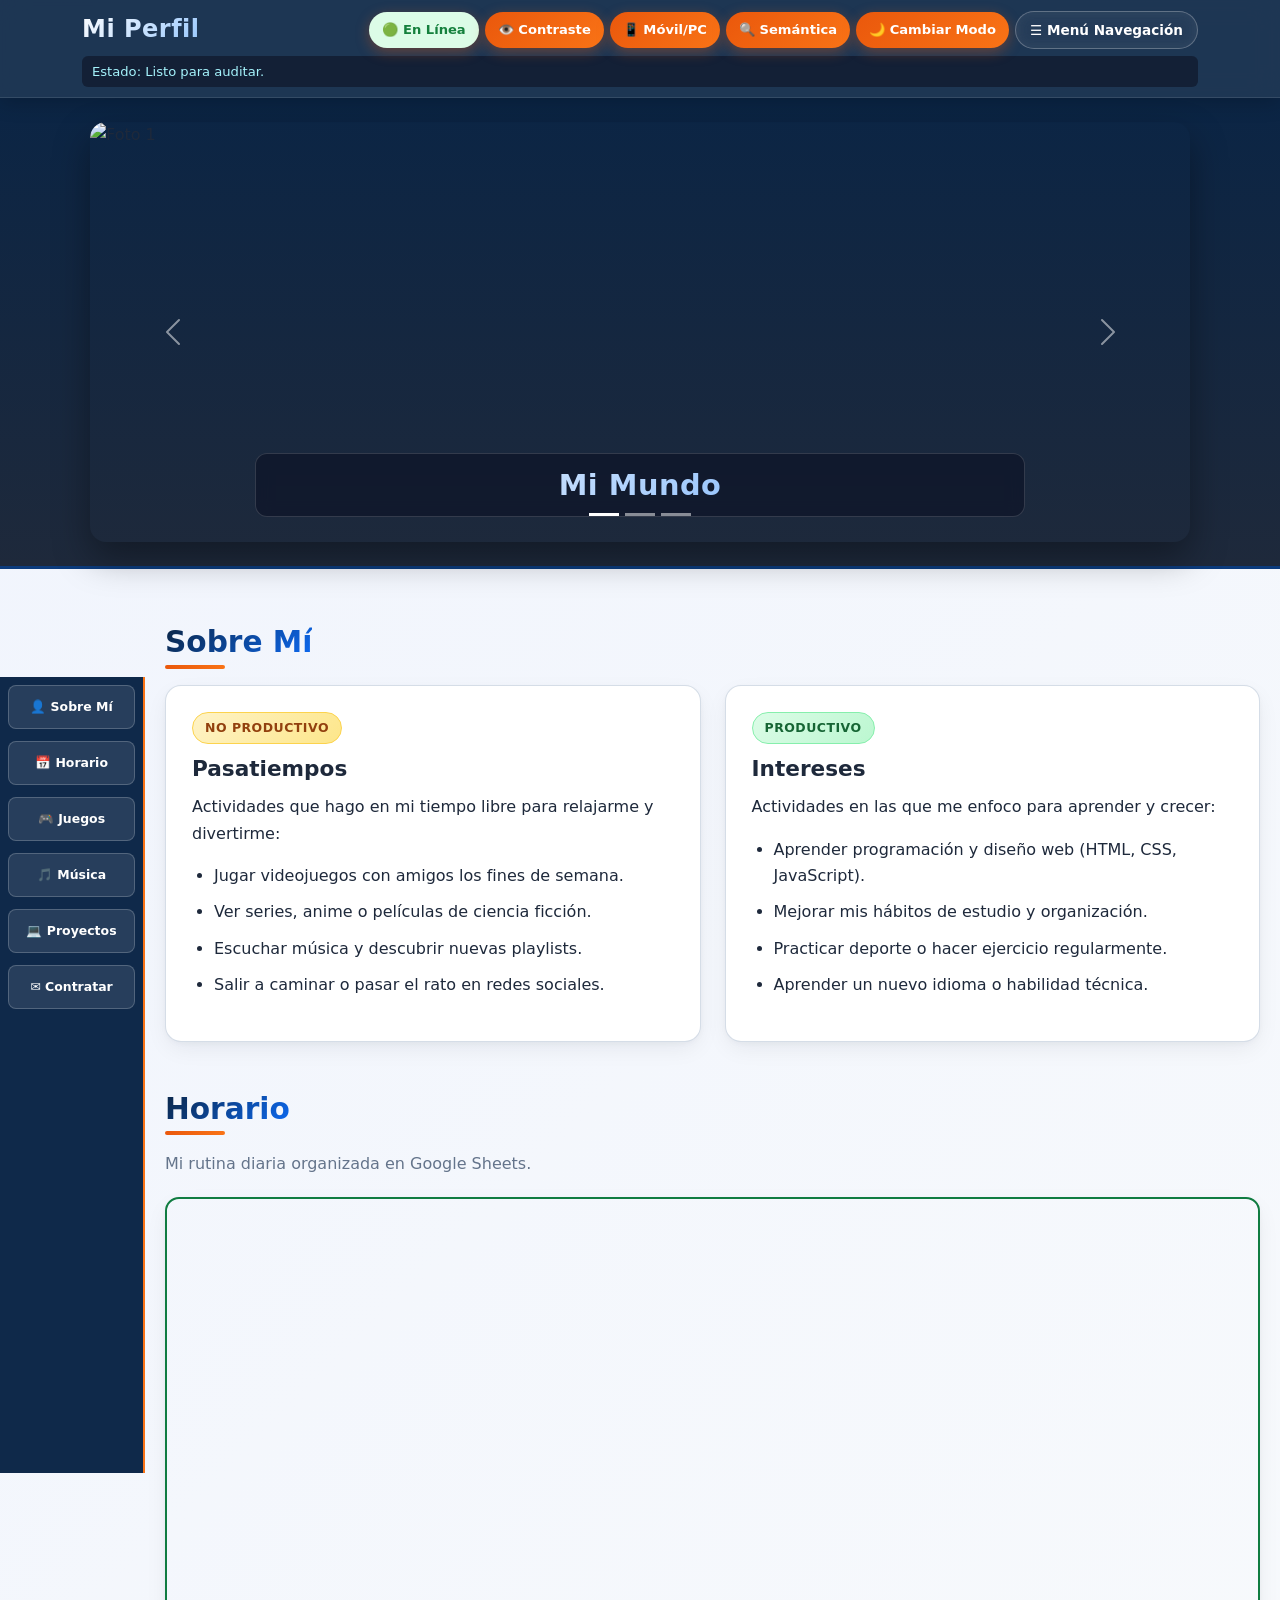
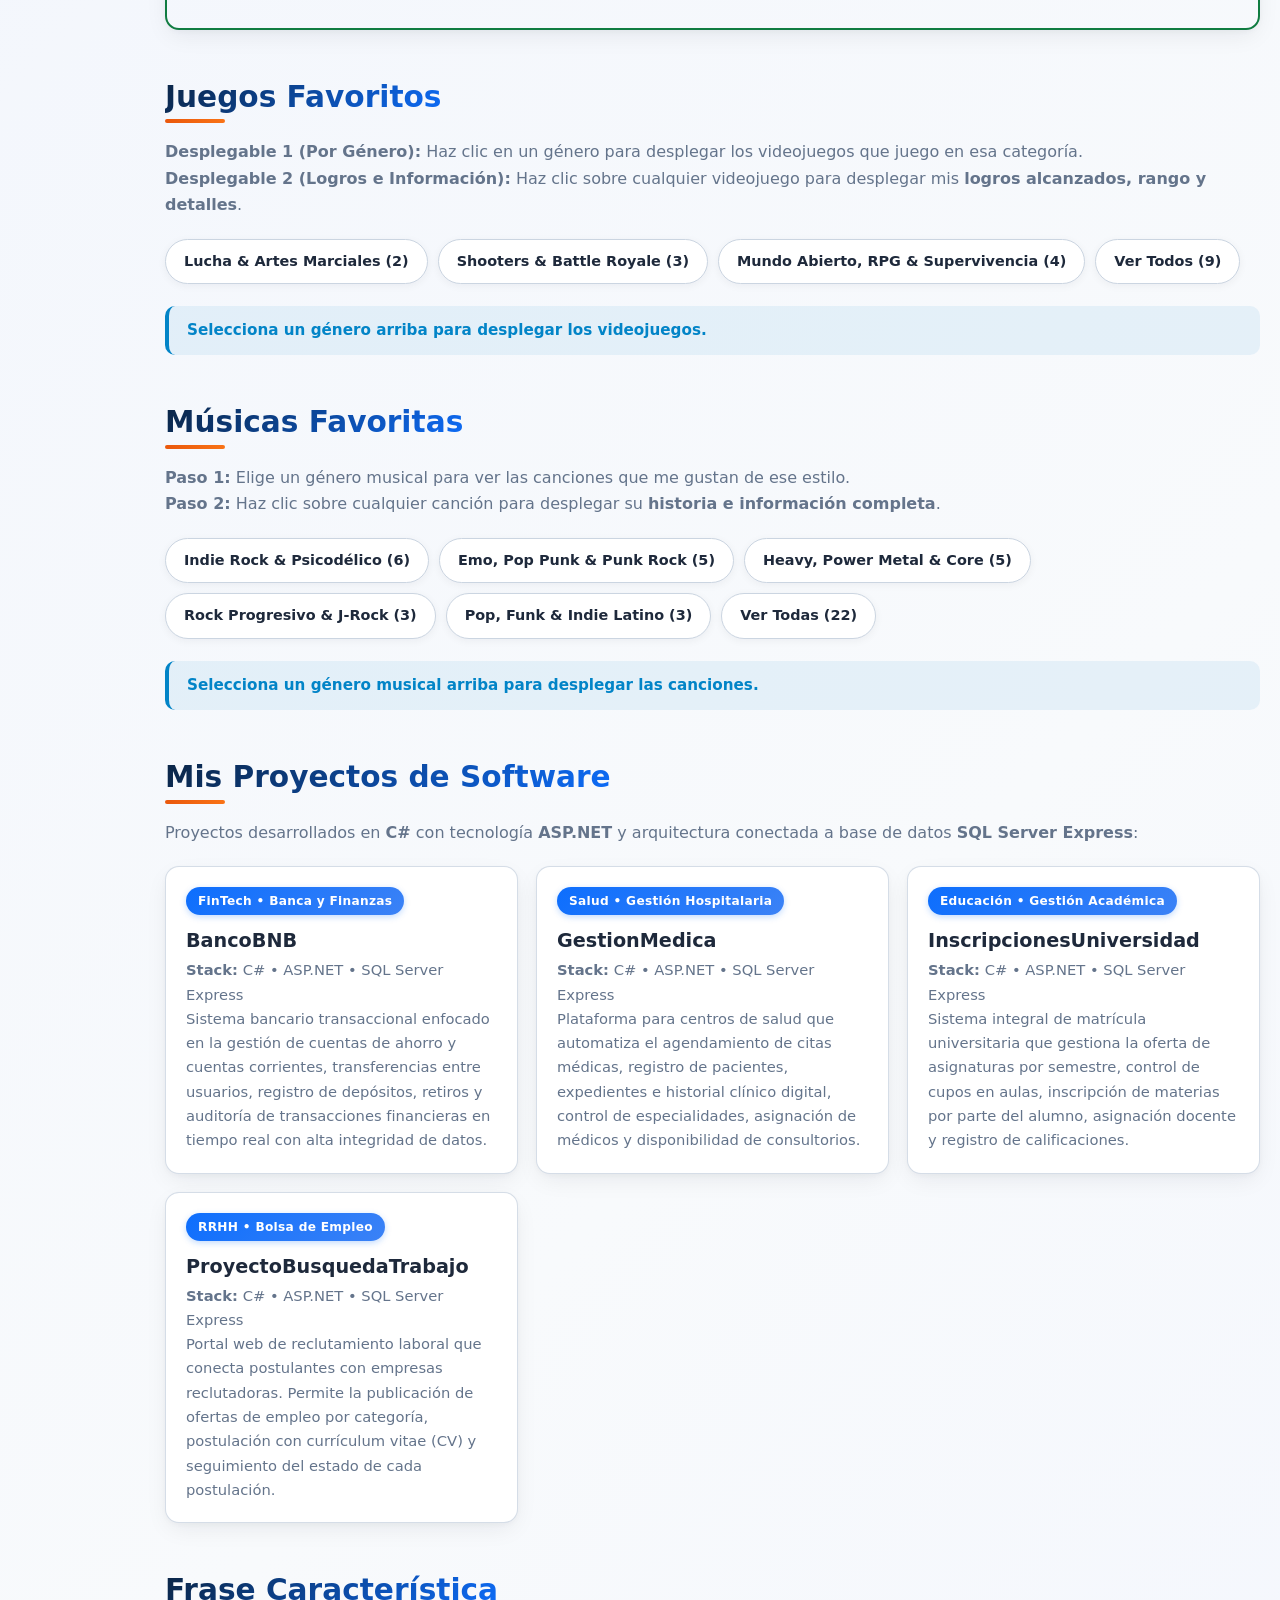
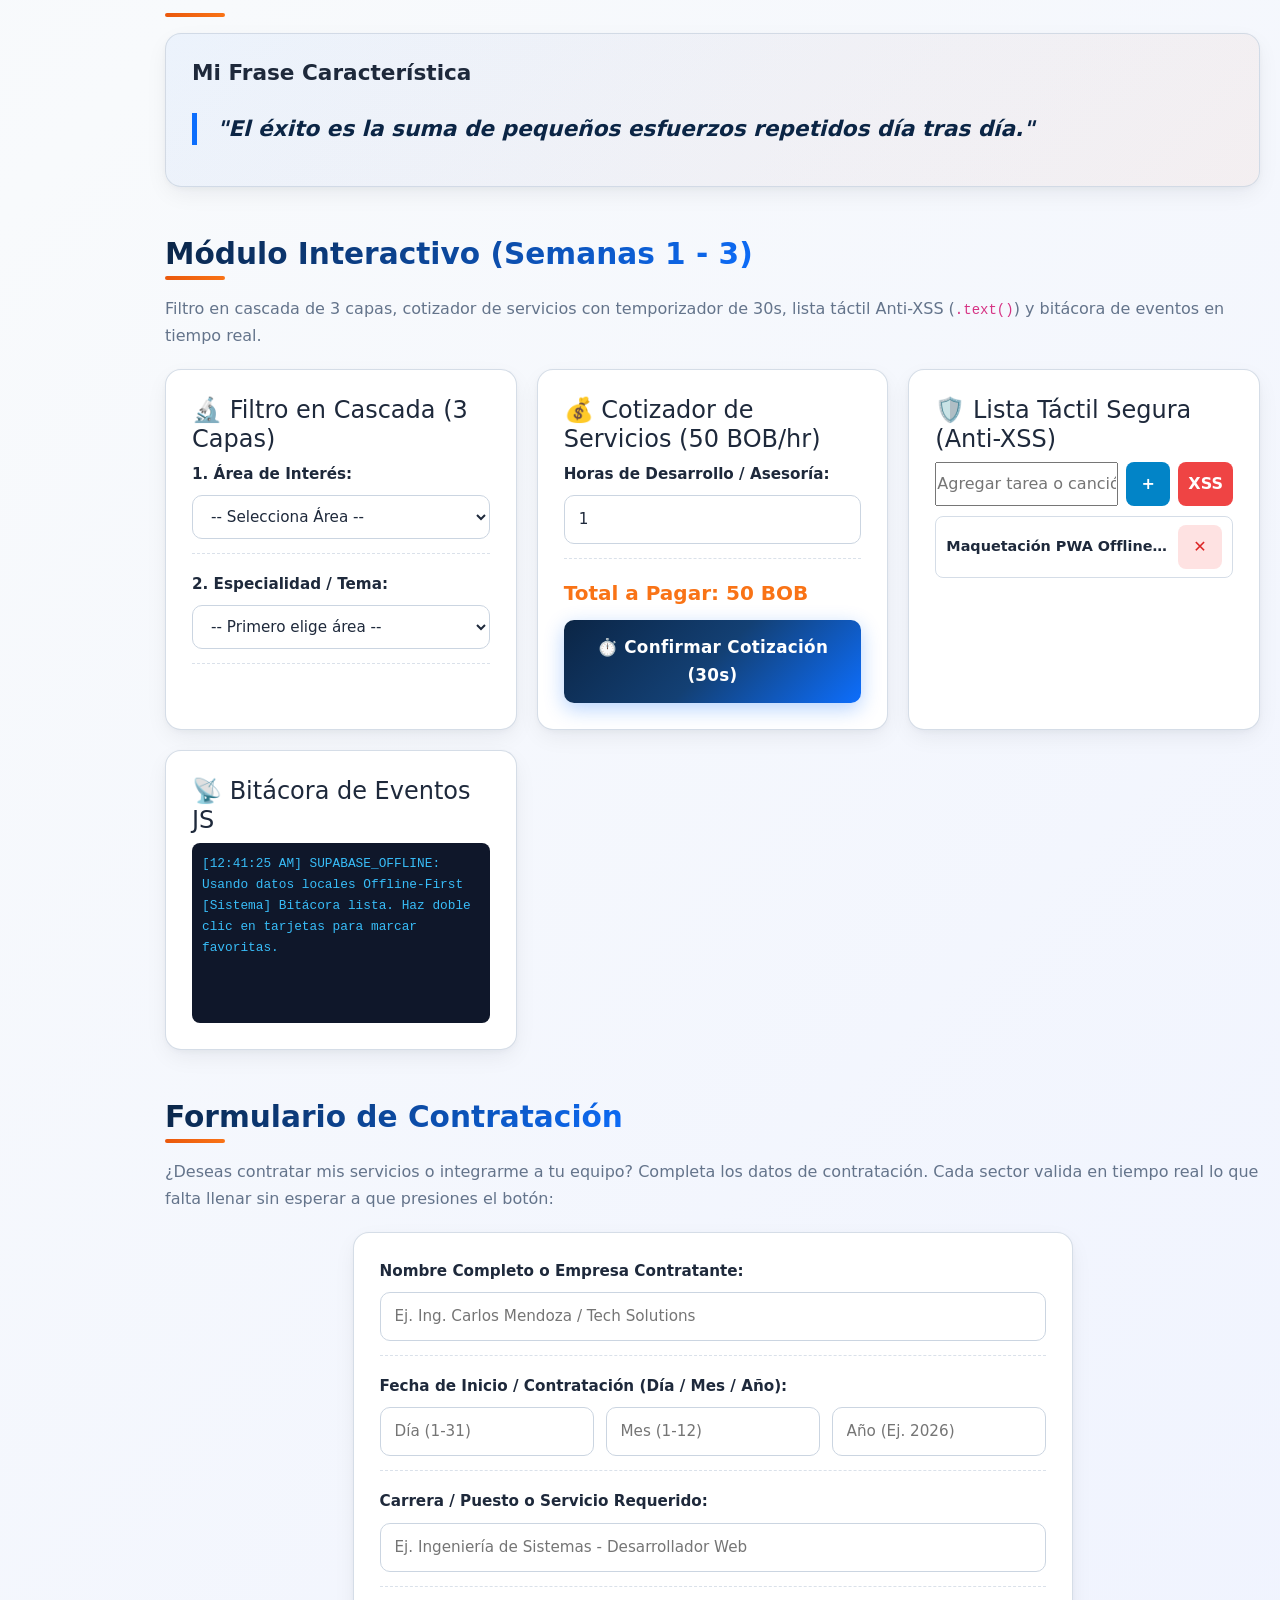
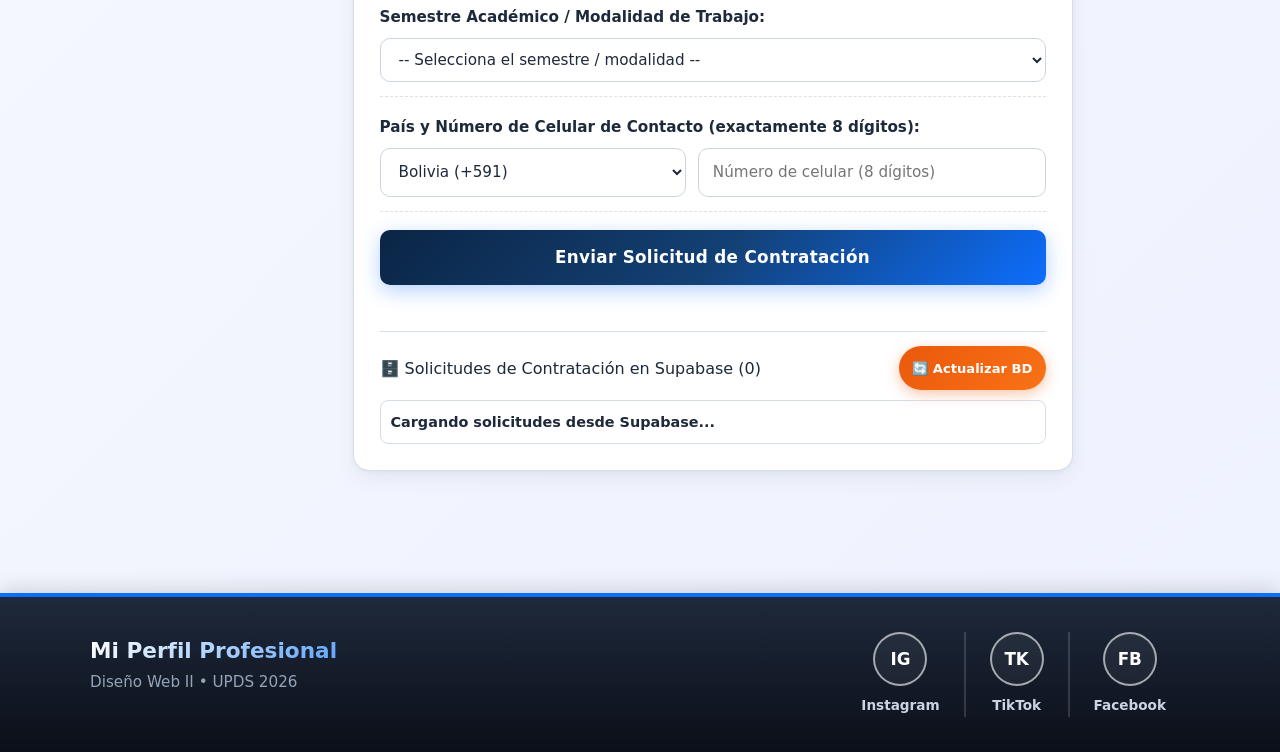
==== commit ebe7d13a: "Add files via upload" ====
--- a/index.html
+++ b/index.html
@@ -1,444 +1,1288 @@
-﻿<!-- ej_jquery_jueves.html / ej_ui_viernes.html - Proyecto Integrador LevelUp Arcade Bar -->
 <!DOCTYPE html>
 <html lang="es">
 
 <head>
     <meta charset="UTF-8">
     <meta name="viewport" content="width=device-width, initial-scale=1.0">
-    <title>LevelUp Arcade Bar - UI Completa (Jueves & Viernes)</title>
-    <!-- Librería jQuery 3.7.1 -->
+    <meta name="theme-color" content="#0f294a">
+    <link rel="manifest" href="manifest.json">
+    <link rel="apple-touch-icon" href="icons/icon-192.png">
+    <title>Mi Página Personal — Aplicación Web Adaptable &amp; PWA</title>
+    <!-- Bootstrap CSS (Para el Carrusel y estructura base) -->
+    <link href="https://cdn.jsdelivr.net/npm/bootstrap@5.3.2/dist/css/bootstrap.min.css" rel="stylesheet">
+    <!-- jQuery 3.7.1 Oficial y DOMPurify 3.1.6 -->
     <script src="https://code.jquery.com/jquery-3.7.1.min.js"></script>
+    <script src="https://cdn.jsdelivr.net/npm/dompurify@3.1.6/dist/purify.min.js"></script>
+    <!-- Nuestro archivo de estilos CSS propio -->
     <link rel="stylesheet" href="styles.css">
+    <!-- Nuestro script de manipulación del DOM y Semanas 1-3 -->
     <script src="script.js" defer></script>
 </head>
-</head>
-
-<body class="dark-mode">
-
-    <!-- =========================================================
-         COMPONENTE UI #1: NAVBAR SUPERIOR + TIMER EN PARTE SUPERIOR DERECHA
-         ========================================================= -->
-    <nav class="navbar">
-        <div class="navbar-top">
-            <div class="logo-area">
-                <h1>🕹️ LevelUp Arcade Bar</h1>
-                <span class="status-badge">🟢 Estaciones Disponibles</span>
-            </div>
-
-            <div class="nav-controls">
-                <!-- Enlace a la PWA Móvil Cero-Scroll aparte -->
-                <a href="pwa.html" class="btn-pwa-link">📱 Vista Teléfono (PWA)</a>
-
-                <!-- Temporizador en la Parte Superior Derecha (Aparece recién al apretar Reservar) -->
-                <div id="box-timer" class="top-right-timer">
-                    ⏱️ Tiempo para Confirmar: <span id="mod-timer">00:30s</span>
-                </div>
-
-                <!-- Botón Modo Oscuro / Claro -->
-                <button id="btn-theme" class="btn-theme">☀️ Modo Claro</button>
-
-                <!-- Botón Menú Hamburguesa -->
-                <button id="btn-hamburger" class="btn-hamburger" title="Abrir Menú">☰</button>
+
+<body>
+
+    <!-- ==========================================
+         1. NAVBAR CON MENÚ HAMBURGUESA DOM, BOTÓN INSTALAR PWA Y A11Y
+         ========================================== -->
+    <header class="barra-superior navbar-dom sticky-top">
+        <div class="container nav-top-bar">
+            <a class="navbar-brand fw-bold text-white text-decoration-none fs-4" href="#">Mi Perfil</a>
+
+            <div class="acciones-header">
+                <span id="estadoRedPersonal" class="btn-toggle" style="background:#dcfce7; color:#15803d;">🟢 En Línea</span>
+
+                <!-- Botón PWA: visible solo cuando el navegador permite instalar y aún no está instalada -->
+                <button type="button" id="btnInstalarPWA" class="btn-toggle" hidden>📲 Instalar App</button>
+
+                <!-- Botones de Simulación Semana 3 -->
+                <button type="button" id="btnSimularContraste" class="btn-toggle" title="Simular Alto Contraste">👁️ Contraste</button>
+                <button type="button" id="btnSimularVista" class="btn-toggle" title="Simular Vista Móvil / Escritorio">📱 Móvil/PC</button>
+                <button type="button" id="btnAuditarA11Y" class="btn-toggle" title="Verificar Semántica HTML5">🔍 Semántica</button>
+
+                <!-- FUNCIÓN 1: Botón Modo Oscuro / Claro -->
+                <button id="themeBtn" class="btn-toggle" type="button">🌙 Cambiar Modo</button>
+
+                <!-- FUNCIÓN 3: Botón Menú Hamburguesa controlado por el DOM -->
+                <button id="burguerBtn" class="btn-burguer" type="button" aria-label="Abrir menú de navegación">☰ Menú Navegación</button>
             </div>
         </div>
 
-        <!-- Menú Desplegable Hamburguesa -->
-        <div id="nav-menu" class="nav-menu">
-            <ul>
-                <li><a href="#promociones" class="nav-link">🔥 Promociones Rotativas</a></li>
-                <li><a href="#catalogo" class="nav-link">🎮 Catálogo de Estaciones</a></li>
-                <li><a href="#zona-snacks" class="nav-link">🍟 Comida y Bebidas Energéticas</a></li>
-                <li><a href="#calculador" class="nav-link">🧮 Calculador de Horas</a></li>
-                <li><a href="#resumen" class="nav-link">🧾 Resumen de Pedido</a></li>
-            </ul>
+        <div class="container">
+            <p id="reporteA11Y" role="status" aria-live="polite" class="reporte-a11y">Estado: Listo para auditar.</p>
         </div>
-    </nav>
-
-    <!-- Toast Alert Flotante (Esquina Superior Derecha) -->
-    <div id="toast-alert" class="toast-alert"></div>
-
-    <div class="main-wrapper">
-
-        <!-- Encabezado Principal -->
-        <div class="hero-banner">
-            <div>
-                <h2>Panel de Estaciones Gamer, Snack Bar & Reservas</h2>
-                <p>Diseño Web II (C2-A1 & C2-A2) • Acordeones jQuery, Promociones Rotativas y Reserva Directa</p>
-            </div>
+
+        <!-- Menú desplegable controlado con classList.toggle('show') -->
+        <nav id="navMenu" class="nav-menu container" aria-label="Navegación superior">
+            <a href="#carrusel">Inicio</a>
+            <a href="#pasatiempos">Pasatiempos e Intereses</a>
+            <a href="#horario">Horario (Sheets)</a>
+            <a href="#juegos">Juegos Favoritos</a>
+            <a href="#musica">Música Favorita</a>
+            <a href="#proyectos">Proyectos</a>
+            <a href="#frase">Frase</a>
+            <a href="#contratacion">Contratación</a>
+            <a href="#footer">Redes</a>
+        </nav>
+    </header>
+
+    <!-- ==========================================
+         2. CARRUSEL AUTOMÁTICO DE 3 FOTOS (Con Bootstrap)
+         ========================================== -->
+    <section id="carrusel" class="seccion-carrusel">
+        <div id="carruselTresFotos" class="carousel slide" data-bs-ride="carousel" data-bs-interval="3000">
+            <!-- Indicadores inferiores para las 3 fotos -->
+            <div class="carousel-indicators">
+                <button type="button" data-bs-target="#carruselTresFotos" data-bs-slide-to="0" class="active"
+                    aria-current="true" aria-label="Foto 1"></button>
+                <button type="button" data-bs-target="#carruselTresFotos" data-bs-slide-to="1"
+                    aria-label="Foto 2"></button>
+                <button type="button" data-bs-target="#carruselTresFotos" data-bs-slide-to="2"
+                    aria-label="Foto 3"></button>
+            </div>
+
+            <!-- Las 3 fotos del carrusel -->
+            <div class="carousel-inner">
+                <div class="carousel-item active">
+                    <img src="https://encrypted-tbn0.gstatic.com/images?q=tbn:ANd9GcRMPj_L1mVYVkKip49tSHwVi4DBIsQZjWgfcrEpr_aHnA&s=10"
+                        class="d-block w-100 img-carrusel" alt="Foto 1">
+                    <div class="carousel-caption d-none d-md-block">
+                        <h2>Mi Mundo</h2>
+                    </div>
+                </div>
+                <div class="carousel-item">
+                    <img src="https://encrypted-tbn0.gstatic.com/images?q=tbn:ANd9GcSKU6Y7RZfy6efY1t1mFFVnC5BmR6msFbdnlD_V6ieTsQ&s=10"
+                        class="d-block w-100 img-carrusel" alt="Foto 2">
+                    <div class="carousel-caption d-none d-md-block">
+                        <h2>Pasatiempos</h2>
+                    </div>
+                </div>
+                <div class="carousel-item">
+                    <img src="https://encrypted-tbn0.gstatic.com/images?q=tbn:ANd9GcQl84LKEyfvn9ktFBhe55hoHl2sNnfKYijzzbIIyJF0sQ&s=10"
+                        class="d-block w-100 img-carrusel" alt="Foto 3">
+                    <div class="carousel-caption d-none d-md-block">
+                        <h2>Banda Favorita</h2>
+                    </div>
+                </div>
+            </div>
+
+            <!-- Flechas de anterior y siguiente -->
+            <button class="carousel-control-prev" type="button" data-bs-target="#carruselTresFotos"
+                data-bs-slide="prev">
+                <span class="carousel-control-prev-icon" aria-hidden="true"></span>
+                <span class="visually-hidden">Anterior</span>
+            </button>
+            <button class="carousel-control-next" type="button" data-bs-target="#carruselTresFotos"
+                data-bs-slide="next">
+                <span class="carousel-control-next-icon" aria-hidden="true"></span>
+                <span class="visually-hidden">Siguiente</span>
+            </button>
         </div>
-
-        <!-- =========================================================
-             APARTADO DE PROMOCIONES ROTATIVAS (CAMBIAN CADA 2 MINUTOS)
-             ========================================================= -->
-        <div id="promociones" class="promos-section">
-            <div class="promos-header">
-                <h3>🔥 Promociones Especiales Gamer (Rotación Automática)</h3>
-                <span class="promo-timer-badge">🔄 Próxima promoción en: <span id="promo-countdown">02:00</span></span>
-            </div>
-
-            <!-- Promoción 1 -->
-            <div class="promo-slide active-promo" data-index="0">
-                <div class="promo-content">
-                    <div class="promo-info">
-                        <h4>🎮⚡ Promo 1: Dúo Next-Gen PS5 + Monster & Papas</h4>
-                        <p>Incluye 2 Horas en Estación PS5 (EA Sports FC 26 / Tekken 8) + Porción de Papas Cheddar + 1
-                            Monster Energy.</p>
-                    </div>
-                    <div class="promo-price-box">
-                        <span class="promo-price">🔥 Oferta: 118 BOB</span>
-                    </div>
-                </div>
-            </div>
-
-            <!-- Promoción 2 -->
-            <div class="promo-slide" data-index="1">
-                <div class="promo-content">
-                    <div class="promo-info">
-                        <h4>💻🍟 Promo 2: Maratón eSports PC Gamer 240Hz</h4>
-                        <p>Incluye 3 Horas en PC Gamer Pro (RTX 4070 Super) + Salchipapa Especial LevelUp + Bebida
-                            Energética Speed.</p>
-                    </div>
-                    <div class="promo-price-box">
-                        <span class="promo-price">🔥 Oferta: 105 BOB</span>
-                    </div>
-                </div>
-            </div>
-
-            <!-- Promoción 3 -->
-            <div class="promo-slide" data-index="2">
-                <div class="promo-content">
-                    <div class="promo-info">
-                        <h4>👾🍔 Promo 3: Noche Retro Arcade & Burger LevelUp</h4>
-                        <p>Incluye 2 Horas de Cabina Arcade Free-Play (KOF / Street Fighter) + Burger Doble Carne con
-                            Papas + Red Bull.</p>
-                    </div>
-                    <div class="promo-price-box">
-                        <span class="promo-price">🔥 Oferta: 82 BOB</span>
-                    </div>
+    </section>
+
+    <!-- ==========================================
+         3. CONTENEDOR FLEXBOX RESPONSIVO (.contenedor-app)
+         ========================================== -->
+    <main class="contenedor-app">
+        <section class="area-contenido contenedor-principal">
+
+        <!-- A) PASATIEMPOS (NO PRODUCTIVO) E INTERESES (PRODUCTIVO) -->
+        <section id="pasatiempos" class="seccion-bloque">
+            <h2 class="titulo-seccion">Sobre Mí</h2>
+            <div class="grid-dos-columnas">
+                <!-- Pasatiempos (No Productivo) -->
+                <article class="tarjeta">
+                    <div class="etiqueta-tipo no-productivo">No Productivo</div>
+                    <h3>Pasatiempos</h3>
+                    <p>Actividades que hago en mi tiempo libre para relajarme y divertirme:</p>
+                    <ul class="lista-personalizada">
+                        <li>Jugar videojuegos con amigos los fines de semana.</li>
+                        <li>Ver series, anime o películas de ciencia ficción.</li>
+                        <li>Escuchar música y descubrir nuevas playlists.</li>
+                        <li>Salir a caminar o pasar el rato en redes sociales.</li>
+                    </ul>
+                </article>
+
+                <!-- Intereses (Productivo) -->
+                <article class="tarjeta">
+                    <div class="etiqueta-tipo productivo">Productivo</div>
+                    <h3>Intereses</h3>
+                    <p>Actividades en las que me enfoco para aprender y crecer:</p>
+                    <ul class="lista-personalizada">
+                        <li>Aprender programación y diseño web (HTML, CSS, JavaScript).</li>
+                        <li>Mejorar mis hábitos de estudio y organización.</li>
+                        <li>Practicar deporte o hacer ejercicio regularmente.</li>
+                        <li>Aprender un nuevo idioma o habilidad técnica.</li>
+                    </ul>
+                </article>
+            </div>
+        </section>
+
+        <!-- B) HORARIO (INFALTABLES DIARIOS - SHEETS) -->
+        <section id="horario" class="seccion-bloque">
+            <h2 class="titulo-seccion">Horario </h2>
+            <p class="descripcion-seccion">Mi rutina diaria organizada en Google Sheets.</p>
+
+            <div class="contenedor-iframe-sheets">
+                <iframe
+                    src="https://docs.google.com/spreadsheets/d/e/2PACX-1vQv_Za2WpkiAMMA-pn5YumT0LbBhuPd7JCl9rtfQpuyn095lwY_bxq2asX9krhcntFvoDAKFX39E_Mh/pubhtml?widget=true&amp;headers=false"
+                    width="100%" height="420" frameborder="0"></iframe>
+            </div>
+        </section>
+
+        <!-- C.1) APARTADO DE JUEGOS FAVORITOS (2 DESPLEGABLES CON EL DOM: GÉNERO -> JUEGO -> LOGROS E HISTORIA) -->
+        <section id="juegos" class="seccion-bloque">
+            <h2 class="titulo-seccion">Juegos Favoritos </h2>
+            <p class="descripcion-seccion">
+                <strong>Desplegable 1 (Por Género):</strong> Haz clic en un género para desplegar los videojuegos que
+                juego en esa categoría.<br>
+                <strong>Desplegable 2 (Logros e Información):</strong> Haz clic sobre cualquier videojuego para
+                desplegar mis <strong>logros alcanzados, rango y detalles</strong>.
+            </p>
+
+            <!-- DESPLEGABLE 1: Botones de Géneros de Videojuegos -->
+            <div class="botones-filtro" id="botonesJuegos">
+                <button class="btn-filtro" onclick="filtrarSeccion('juegos', 'lucha', this)">Lucha & Artes Marciales
+                    (2)</button>
+                <button class="btn-filtro" onclick="filtrarSeccion('juegos', 'shooter', this)">Shooters & Battle Royale
+                    (3)</button>
+                <button class="btn-filtro" onclick="filtrarSeccion('juegos', 'mundo-abierto', this)">Mundo Abierto, RPG
+                    & Supervivencia (4)</button>
+                <button class="btn-filtro" onclick="filtrarSeccion('juegos', 'todos', this)">Ver Todos (9)</button>
+            </div>
+
+            <p id="aviso-juegos" class="aviso-desplegable">Selecciona un género arriba para desplegar los videojuegos.
+            </p>
+
+            <!-- DESPLEGABLE 2: Tarjetas de Videojuegos (Ocultas al inicio, se despliegan por JS al elegir género y al hacer clic en cada juego) -->
+            <div class="grid-tarjetas-filtro contenedor-colapsado" id="lista-juegos">
+
+                <!-- ================= LUCHA & ARTES MARCIALES ================= -->
+                <div class="card-filtro card card-interactiva" data-categoria="lucha" onclick="toggleHistoria(this)">
+                    <div class="card-cabecera">
+                        <span class="badge-cat">Lucha 3D Competitiva</span>
+                        <span class="icono-desplegar">▼ Ver mis logros</span>
+                    </div>
+                    <h4>Tekken 8</h4>
+                    <p class="sub-info"><strong>Tiempo de juego:</strong> +500 Horas | <strong>Rango Máximo:</strong>
+                        God of Destruction II</p>
+                    <div class="historia-desplegable">
+                        <hr>
+                        <p><strong>Mis Logros y Récord Personal:</strong> Acumulé más de <strong>500 horas de
+                                juego</strong> dedicadas al competitivo y alcancé el rango <strong>God of Destruction
+                                II</strong>, uno de los rangos más altos y exclusivos a nivel mundial. Dominé la
+                            ejecución de combos óptimos, el sistema agresivo <em>Heat</em>, castigos por <em>frame
+                                data</em> y lectura de rivales en partidas clasificatorias de máxima exigencia.</p>
+                        <p class="mt-2"><strong>Sobre el Juego:</strong> Octava entrega de la saga de Bandai Namco en
+                            Unreal Engine 5 que enfrenta a Jin Kazama y Kazuya Mishima en el clímax de la saga Mishima.
+                        </p>
+                    </div>
+                </div>
+
+                <div class="card-filtro card card-interactiva" data-categoria="lucha" onclick="toggleHistoria(this)">
+                    <div class="card-cabecera">
+                        <span class="badge-cat">Artes Marciales / Beat 'em up</span>
+                        <span class="icono-desplegar">▼ Ver mis logros</span>
+                    </div>
+                    <h4>Sifu</h4>
+                    <p class="sub-info"><strong>Récord:</strong> Completado con 20 años (Sin perder vidas) |
+                        <strong>Final:</strong> Final Secreto (Wude)
+                    </p>
+                    <div class="historia-desplegable">
+                        <hr>
+                        <p><strong>Mis Logros y Récord Personal:</strong> Me pasé el juego completando toda la historia
+                            terminando con exactamente <strong>20 años de edad sin perder una sola vida (Deathless
+                                Run)</strong> en toda la partida. Además, conseguí sacar el <strong>Final Secreto y
+                                Verdadero (Wude)</strong>, que es el reto más difícil del juego porque exige romper la
+                            barra de estructura de cada uno de los 5 jefes dos veces consecutivas para
+                            <strong>perdonarles la vida</strong> sin matarlos, requiriendo precisión absoluta en
+                            esquivas y parries.
+                        </p>
+                        <p class="mt-2"><strong>Sobre el Juego:</strong> Título de Kung-Fu Pak Mei donde cada muerte te
+                            envejece mediante un talismán mágico mientras buscas justicia contra los cinco asesinos de
+                            tu maestro.</p>
+                    </div>
+                </div>
+
+                <!-- ================= SHOOTERS & BATTLE ROYALE ================= -->
+                <div class="card-filtro card card-interactiva" data-categoria="shooter" onclick="toggleHistoria(this)">
+                    <div class="card-cabecera">
+                        <span class="badge-cat">Battle Royale / Hero Shooter</span>
+                        <span class="icono-desplegar">▼ Ver mis logros</span>
+                    </div>
+                    <h4>Apex Legends</h4>
+                    <p class="sub-info"><strong>Rango:</strong> 4x Diamante Consecutivo | <strong>Main:</strong>
+                        Pathfinder</p>
+                    <div class="historia-desplegable">
+                        <hr>
+                        <p><strong>Mis Logros y Récord Personal:</strong> Llegué al rango <strong>Diamante en 4
+                                ocasiones consecutivas</strong> jugando principalmente con <strong>Pathfinder</strong>.
+                            Dominé las mecánicas avanzadas del gancho (<em>Grappling Hook slingshots</em>), creación de
+                            rotaciones estratégicas con tirolina para el escuadrón y toma de altura en <em>lobbies</em>
+                            clasificatorios de alto nivel.</p>
+                        <p class="mt-2"><strong>Sobre el Juego:</strong> Battle Royale frenético por escuadrones de
+                            Respawn Entertainment ambientado en el universo de <em>Titanfall</em>.</p>
+                    </div>
+                </div>
+
+                <div class="card-filtro card card-interactiva" data-categoria="shooter" onclick="toggleHistoria(this)">
+                    <div class="card-cabecera">
+                        <span class="badge-cat">Hero Shooter Táctico 5v5</span>
+                        <span class="icono-desplegar">▼ Ver mis logros</span>
+                    </div>
+                    <h4>Overwatch 2</h4>
+                    <p class="sub-info"><strong>Recompensas:</strong> Drives y Banners de Temporada conseguidos</p>
+                    <div class="historia-desplegable">
+                        <hr>
+                        <p><strong>Mis Logros y Récord Personal:</strong> Conseguí completar los <strong>Drives de
+                                Temporada (Competitive Drives)</strong> y desbloquear los <strong>Banners / Firmas de
+                                Temporada</strong> exclusivos del modo competitivo, logrando rachas de victorias
+                            sostenidas en partidas clasificatorias por roles bajo presión.</p>
+                        <p class="mt-2"><strong>Sobre el Juego:</strong> Shooter competitivo por equipos 5v5 de Blizzard
+                            donde la sinergia de habilidades definitivas y el control de objetivos definen cada partida.
+                        </p>
+                    </div>
+                </div>
+
+                <div class="card-filtro card card-interactiva" data-categoria="shooter" onclick="toggleHistoria(this)">
+                    <div class="card-cabecera">
+                        <span class="badge-cat">FPS Bélico Histórico</span>
+                        <span class="icono-desplegar">▼ Ver mis logros</span>
+                    </div>
+                    <h4>Battlefield 1</h4>
+                    <p class="sub-info"><strong>Estado:</strong> Campaña e Historias de Guerra completadas</p>
+                    <div class="historia-desplegable">
+                        <hr>
+                        <p><strong>Mis Logros y Récord Personal:</strong> Me pasé el juego completo superando todas las
+                            <strong>Historias de Guerra</strong> en los distintos frentes de la Primera Guerra Mundial:
+                            desde los combates de tanques en Francia y batallas aéreas sobre los Alpes hasta el desierto
+                            de Arabia y Galípoli, dominando infantería y vehículos.
+                        </p>
+                        <p class="mt-2"><strong>Sobre el Juego:</strong> Aclamado shooter en primera persona de DICE
+                            ambientado en la Gran Guerra con escenarios destructibles y gran realismo histórico.</p>
+                    </div>
+                </div>
+
+                <!-- ================= MUNDO ABIERTO, RPG & SUPERVIVENCIA ================= -->
+                <div class="card-filtro card card-interactiva" data-categoria="mundo-abierto"
+                    onclick="toggleHistoria(this)">
+                    <div class="card-cabecera">
+                        <span class="badge-cat">Supervivencia / Mundo Abierto</span>
+                        <span class="icono-desplegar">▼ Ver mis logros</span>
+                    </div>
+                    <h4>ARK: Survival Evolved</h4>
+                    <p class="sub-info"><strong>Tiempo de juego:</strong> +200 Horas | <strong>Dificultad:</strong>
+                        Máxima Dificultad Completada</p>
+                    <div class="historia-desplegable">
+                        <hr>
+                        <p><strong>Mis Logros y Récord Personal:</strong> Con más de <strong>200 horas de
+                                juego</strong>, logré pasarme ARK en la <strong>dificultad más alta</strong>. Sobreviví
+                            al entorno más hostil, domestiqué y crié criaturas de estadísticas perfectas, fabriqué
+                            equipamiento <em>Tek</em> y derroté a los jefes de los obeliscos en máxima dificultad.</p>
+                        <p class="mt-2"><strong>Sobre el Juego:</strong> Juego de supervivencia extrema donde debes
+                            prosperar en una misteriosa reserva llena de dinosaurios y criaturas prehistóricas.</p>
+                    </div>
+                </div>
+
+                <div class="card-filtro card card-interactiva" data-categoria="mundo-abierto"
+                    onclick="toggleHistoria(this)">
+                    <div class="card-cabecera">
+                        <span class="badge-cat">RPG de Acción / Mundo Abierto</span>
+                        <span class="icono-desplegar">▼ Ver mis logros</span>
+                    </div>
+                    <h4>Assassin's Creed Valhalla</h4>
+                    <p class="sub-info"><strong>Estado:</strong> Completado en la Dificultad Más Alta (Pesadilla /
+                        Drengr)</p>
+                    <div class="historia-desplegable">
+                        <hr>
+                        <p><strong>Mis Logros y Récord Personal:</strong> Me pasé la extensa campaña de
+                            <strong>Assassin's Creed Valhalla en la dificultad más alta</strong>, conquistando todos los
+                            territorios de Inglaterra y Noruega con Eivor, derrotando a los Zelotes de la Orden de los
+                            Antiguos, bestias míticas y asedios de fortalezas sin margen de error.
+                        </p>
+                        <p class="mt-2"><strong>Sobre el Juego:</strong> Épica aventura vikinga del siglo IX donde
+                            lideras al Clan del Cuervo para forjar un nuevo hogar en tierras anglosajonas.</p>
+                    </div>
+                </div>
+
+                <div class="card-filtro card card-interactiva" data-categoria="mundo-abierto"
+                    onclick="toggleHistoria(this)">
+                    <div class="card-cabecera">
+                        <span class="badge-cat">RPG de Acción / Mundo Abierto</span>
+                        <span class="icono-desplegar">▼ Ver mis logros</span>
+                    </div>
+                    <h4>Assassin's Creed Origins</h4>
+                    <p class="sub-info"><strong>Estado:</strong> Completado en la Dificultad Más Alta (Pesadilla)</p>
+                    <div class="historia-desplegable">
+                        <hr>
+                        <p><strong>Mis Logros y Récord Personal:</strong> Al igual que Valhalla, me pasé
+                            <strong>Assassin's Creed Origins en la dificultad más alta</strong>. Superé todos los jefes,
+                            Phylakes (cazarrecompensas), arenas de gladiadores y elefantes de guerra en el Antiguo
+                            Egipto donde cualquier golpe enemigo es letal.
+                        </p>
+                        <p class="mt-2"><strong>Sobre el Juego:</strong> Narra la historia de Bayek de Siwa y Aya en el
+                            Egipto ptolemaico y el nacimiento de la Hermandad de los Asesinos.</p>
+                    </div>
+                </div>
+
+                <div class="card-filtro card card-interactiva" data-categoria="mundo-abierto"
+                    onclick="toggleHistoria(this)">
+                    <div class="card-cabecera">
+                        <span class="badge-cat">Acción-Aventura / Mundo Abierto</span>
+                        <span class="icono-desplegar">▼ Ver mis logros</span>
+                    </div>
+                    <h4>Grand Theft Auto V (GTA V)</h4>
+                    <p class="sub-info"><strong>Estado:</strong> Historia Principal Completada</p>
+                    <div class="historia-desplegable">
+                        <hr>
+                        <p><strong>Mis Logros y Récord Personal:</strong> Me pasé toda la campaña principal de
+                            <strong>GTA V</strong> de principio a fin, planificando y ejecutando con éxito todos los
+                            grandes golpes (<em>Heists</em>) al banco, joyería y el Gran Golpe al Union Depository
+                            alternando entre Michael, Franklin y Trevor.
+                        </p>
+                        <p class="mt-2"><strong>Sobre el Juego:</strong> Obra maestra de mundo abierto de Rockstar Games
+                            ambientada en la vibrante ciudad de Los Santos y el condado de Blaine.</p>
+                    </div>
+                </div>
+
+            </div>
+        </section>
+
+        <!-- C.2) APARTADO DE MÚSICA FAVORITA (2 NIVELES INTERACTIVOS CON EL DOM: GÉNERO -> CANCIÓN -> HISTORIA) -->
+        <section id="musica" class="seccion-bloque">
+            <h2 class="titulo-seccion">Músicas Favoritas</h2>
+            <p class="descripcion-seccion">
+                <strong>Paso 1:</strong> Elige un género musical para ver las canciones que me gustan de ese estilo.<br>
+                <strong>Paso 2:</strong> Haz clic sobre cualquier canción para desplegar su <strong>historia e
+                    información completa</strong>.
+            </p>
+
+            <!-- NIVEL 1: Botones de Géneros Musicales (Filtrado DOM con dataset.categoria) -->
+            <div class="botones-filtro" id="botonesMusica">
+                <button class="btn-filtro" onclick="filtrarSeccion('musica', 'indie', this)">Indie Rock & Psicodélico
+                    (6)</button>
+                <button class="btn-filtro" onclick="filtrarSeccion('musica', 'punk-emo', this)">Emo, Pop Punk & Punk
+                    Rock (5)</button>
+                <button class="btn-filtro" onclick="filtrarSeccion('musica', 'metal', this)">Heavy, Power Metal & Core
+                    (5)</button>
+                <button class="btn-filtro" onclick="filtrarSeccion('musica', 'prog-jrock', this)">Rock Progresivo &
+                    J-Rock (3)</button>
+                <button class="btn-filtro" onclick="filtrarSeccion('musica', 'pop-folk', this)">Pop, Funk & Indie Latino
+                    (3)</button>
+                <button class="btn-filtro" onclick="filtrarSeccion('musica', 'todos', this)">Ver Todas (22)</button>
+            </div>
+
+            <p id="aviso-musica" class="aviso-desplegable">Selecciona un género musical arriba para desplegar las
+                canciones.</p>
+
+            <!-- NIVEL 2: Catálogo de 22 Canciones (Se despliega por JS al apretar un género, y cada canción despliega su historia al hacerle clic) -->
+            <div class="grid-tarjetas-filtro contenedor-colapsado" id="lista-musica">
+
+                <!-- ================= INDIE ROCK & PSICODÉLICO ================= -->
+                <div class="card-filtro card card-interactiva" data-categoria="indie" onclick="toggleHistoria(this)">
+                    <div class="card-cabecera">
+                        <span class="badge-cat">Indie Rock / Garage Rock Revival</span>
+                        <span class="icono-desplegar">▼ Ver historia</span>
+                    </div>
+                    <h4>Reptilia — The Strokes</h4>
+                    <p class="sub-info"><strong>Álbum:</strong> Room on Fire (2003)</p>
+                    <div class="historia-desplegable">
+                        <hr>
+                        <p><strong>Historia y Significado:</strong> Lanzada como el segundo sencillo de <em>Room on
+                                Fire</em>, fue compuesta por Julian Casablancas en Nueva York. Su icónico riff de
+                            guitarra entrelazado entre Nick Valensi y Albert Hammond Jr. retrata la tensión de una
+                            relación nocturna intensa donde ninguno de los dos quiere ceder. Se convirtió en una de las
+                            canciones más famosas de la historia del Indie Rock y de videojuegos como <em>Guitar Hero
+                                III</em>.</p>
+                    </div>
+                </div>
+
+                <div class="card-filtro card card-interactiva" data-categoria="indie" onclick="toggleHistoria(this)">
+                    <div class="card-cabecera">
+                        <span class="badge-cat">Indie Rock / New Wave</span>
+                        <span class="icono-desplegar">▼ Ver historia</span>
+                    </div>
+                    <h4>Machu Picchu — The Strokes</h4>
+                    <p class="sub-info"><strong>Álbum:</strong> Angles (2011)</p>
+                    <div class="historia-desplegable">
+                        <hr>
+                        <p><strong>Historia y Significado:</strong> Abre el cuarto álbum de la banda (<em>Angles</em>),
+                            marcando el regreso de The Strokes tras cinco años de pausa. Combina ritmos bailables de
+                            reggae/new wave con guitarras afiladas, mientras su letra utiliza la ciudadela inca de Machu
+                            Picchu como metáfora de subir a la cima del mundo moderno y el desgaste de la fama.</p>
+                    </div>
+                </div>
+
+                <div class="card-filtro card card-interactiva" data-categoria="indie" onclick="toggleHistoria(this)">
+                    <div class="card-cabecera">
+                        <span class="badge-cat">Indie Rock / Garage Rock</span>
+                        <span class="icono-desplegar">▼ Ver historia</span>
+                    </div>
+                    <h4>Someday — The Strokes</h4>
+                    <p class="sub-info"><strong>Álbum:</strong> Is This It (2001)</p>
+                    <div class="historia-desplegable">
+                        <hr>
+                        <p><strong>Historia y Significado:</strong> Uno de los himnos definitivos de principios de los
+                            2000. Julian Casablancas escribió una canción llena de nostalgia anticipada sobre extrañar
+                            los "buenos viejos tiempos" de juventud con amigos incluso mientras todavía los estaban
+                            viviendo. Su videoclip incluye cameos de bandas como Slash y Guided by Voices.</p>
+                    </div>
+                </div>
+
+                <div class="card-filtro card card-interactiva" data-categoria="indie" onclick="toggleHistoria(this)">
+                    <div class="card-cabecera">
+                        <span class="badge-cat">Indie Rock / Post-Punk Revival</span>
+                        <span class="icono-desplegar">▼ Ver historia</span>
+                    </div>
+                    <h4>Take Me Out — Franz Ferdinand</h4>
+                    <p class="sub-info"><strong>Álbum:</strong> Franz Ferdinand (2004)</p>
+                    <div class="historia-desplegable">
+                        <hr>
+                        <p><strong>Historia y Significado:</strong> La banda escocesa revolucionó el rock bailable con
+                            esta canción que cambia drásticamente de tempo a mitad del primer minuto. Usa un duelo de
+                            francotiradores (inspirado también en el asesinato del Archiduque Francisco Fernando) como
+                            metáfora de la tensión romántica entre dos personas en una fiesta.</p>
+                    </div>
+                </div>
+
+                <div class="card-filtro card card-interactiva" data-categoria="indie" onclick="toggleHistoria(this)">
+                    <div class="card-cabecera">
+                        <span class="badge-cat">Indie Rock / Lo-Fi Surf</span>
+                        <span class="icono-desplegar">▼ Ver historia</span>
+                    </div>
+                    <h4>Looking Out for You — Joy Again</h4>
+                    <p class="sub-info"><strong>Sencillo:</strong> Looking Out for You (2015)</p>
+                    <div class="historia-desplegable">
+                        <hr>
+                        <p><strong>Historia y Significado:</strong> Grabada por los jóvenes músicos de Filadelfia Arthur
+                            Shea y Sachi DiSerafino cuando apenas eran adolescentes. Con su banjo/guitarra acelerada y
+                            su tono desenfadado, confiesa los nervios de estar enamorado de alguien en secreto mientras
+                            intenta cuidarla desde lejos. Años después se volvió un fenómeno mundial.</p>
+                    </div>
+                </div>
+
+                <div class="card-filtro card card-interactiva" data-categoria="indie" onclick="toggleHistoria(this)">
+                    <div class="card-cabecera">
+                        <span class="badge-cat">Indie Psicodélico / Neo-Psychedelia</span>
+                        <span class="icono-desplegar">▼ Ver historia</span>
+                    </div>
+                    <h4>Loser — Tame Impala</h4>
+                    <p class="sub-info"><strong>Artista:</strong> Kevin Parker (Tame Impala)</p>
+                    <div class="historia-desplegable">
+                        <hr>
+                        <p><strong>Historia y Significado:</strong> El proyecto solista del australiano Kevin Parker
+                            (quien graba todos los instrumentos por sí mismo) explora en sus temas la sensación de
+                            sentirse un "perdedor" o un extraño frente al desamor, el paso del tiempo y la inseguridad
+                            personal, envuelto en bajos hipnóticos, sintetizadores retro y psicodelia moderna.</p>
+                    </div>
+                </div>
+
+                <!-- ================= EMO, POP PUNK & PUNK ROCK ================= -->
+                <div class="card-filtro card card-interactiva" data-categoria="punk-emo" onclick="toggleHistoria(this)">
+                    <div class="card-cabecera">
+                        <span class="badge-cat">Alternative Rock / Emo Rock</span>
+                        <span class="icono-desplegar">▼ Ver historia</span>
+                    </div>
+                    <h4>I Don't Love You — My Chemical Romance</h4>
+                    <p class="sub-info"><strong>Álbum:</strong> The Black Parade (2006)</p>
+                    <div class="historia-desplegable">
+                        <hr>
+                        <p><strong>Historia y Significado:</strong> Dentro de la ópera rock <em>The Black Parade</em>,
+                            representa el momento doloroso en el que "El Paciente" se despide de su pareja al darse
+                            cuenta de que el amor se ha roto. Su videoclip en blanco y negro fue dirigido por Marc Webb
+                            y muestra la carga emocional de decir adiós con honestidad.</p>
+                    </div>
+                </div>
+
+                <div class="card-filtro card card-interactiva" data-categoria="punk-emo" onclick="toggleHistoria(this)">
+                    <div class="card-cabecera">
+                        <span class="badge-cat">Post-Hardcore / Emo Rock</span>
+                        <span class="icono-desplegar">▼ Ver historia</span>
+                    </div>
+                    <h4>Famous Last Words — My Chemical Romance</h4>
+                    <p class="sub-info"><strong>Álbum:</strong> The Black Parade (2006)</p>
+                    <div class="historia-desplegable">
+                        <hr>
+                        <p><strong>Historia y Significado:</strong> Es el clímax de <em>The Black Parade</em>. Gerard
+                            Way la escribió para salvar a su hermano Mikey Way de una profunda depresión mientras
+                            grababan en la supuesta mansión embrujada "The Paramour". Su coro (<em>"I am not afraid to
+                                keep on living, I am not afraid to walk this world alone"</em>) es un himno de
+                            supervivencia. Durante la filmación del video, el baterista Bob Bryar sufrió quemaduras
+                            reales y Gerard se rompió los ligamentos del pie.</p>
+                    </div>
+                </div>
+
+                <div class="card-filtro card card-interactiva" data-categoria="punk-emo" onclick="toggleHistoria(this)">
+                    <div class="card-cabecera">
+                        <span class="badge-cat">Alternative Rock / Emo Rock</span>
+                        <span class="icono-desplegar">▼ Ver historia</span>
+                    </div>
+                    <h4>Sleep — My Chemical Romance</h4>
+                    <p class="sub-info"><strong>Álbum:</strong> The Black Parade (2006)</p>
+                    <div class="historia-desplegable">
+                        <hr>
+                        <p><strong>Historia y Significado:</strong> Comienza con grabaciones reales en cinta que hizo
+                            Gerard Way hablando dormido sobre los terrores nocturnos y parálisis del sueño que sufría en
+                            la mansión Paramour. La canción crece desde un piano melancólico hasta un muro de guitarras
+                            devastador mientras grita <em>"Just sleep!"</em>.</p>
+                    </div>
+                </div>
+
+                <div class="card-filtro card card-interactiva" data-categoria="punk-emo" onclick="toggleHistoria(this)">
+                    <div class="card-cabecera">
+                        <span class="badge-cat">Punk Rock / Rock Ópera</span>
+                        <span class="icono-desplegar">▼ Ver historia</span>
+                    </div>
+                    <h4>Jesus of Suburbia — Green Day</h4>
+                    <p class="sub-info"><strong>Álbum:</strong> American Idiot (2004)</p>
+                    <div class="historia-desplegable">
+                        <hr>
+                        <p><strong>Historia y Significado:</strong> Una obra maestra de más de 9 minutos dividida en 5
+                            actos (<em>Jesus of Suburbia, City of the Damned, I Don't Care, Dearly Beloved</em> y
+                            <em>Tales of Another Broken Home</em>). Cuenta la historia de "Jimmy", un joven desencantado
+                            que huye de su pequeño pueblo lleno de hipocresía hacia la gran ciudad buscando darle
+                            sentido a su vida.
+                        </p>
+                    </div>
+                </div>
+
+                <div class="card-filtro card card-interactiva" data-categoria="punk-emo" onclick="toggleHistoria(this)">
+                    <div class="card-cabecera">
+                        <span class="badge-cat">Pop Punk</span>
+                        <span class="icono-desplegar">▼ Ver historia</span>
+                    </div>
+                    <h4>The Rock Show — blink-182</h4>
+                    <p class="sub-info"><strong>Álbum:</strong> Take Off Your Pants and Jacket (2001)</p>
+                    <div class="historia-desplegable">
+                        <hr>
+                        <p><strong>Historia y Significado:</strong> Cuando el mánager de la banda les dijo que al álbum
+                            le faltaba un sencillo veraniego pegadizo, Mark Hoppus escribió <em>The Rock Show</em> en
+                            solo 10 minutos sobre enamorarse de una chica en un concierto punk. Con el presupuesto que
+                            la disquera les dio para el videoclip, salieron a la calle a regalar dinero en efectivo,
+                            destruir un auto y soltar palomas.</p>
+                    </div>
+                </div>
+
+                <!-- ================= HEAVY, POWER METAL & CORE ================= -->
+                <div class="card-filtro card card-interactiva" data-categoria="metal" onclick="toggleHistoria(this)">
+                    <div class="card-cabecera">
+                        <span class="badge-cat">Heavy Metal / Hard Rock</span>
+                        <span class="icono-desplegar">▼ Ver historia</span>
+                    </div>
+                    <h4>Nightmare — Avenged Sevenfold</h4>
+                    <p class="sub-info"><strong>Álbum:</strong> Nightmare (2010)</p>
+                    <div class="historia-desplegable">
+                        <hr>
+                        <p><strong>Historia y Significado:</strong> Es la canción principal del quinto álbum de A7X,
+                            marcada por el fallecimiento de su legendario baterista Jimmy "The Rev" Sullivan en
+                            diciembre de 2009, quien dejó grabadas las maquetas de batería antes de morir. Mike Portnoy
+                            (Dream Theater) grabó la batería final en su honor, convirtiéndola en uno de los temas más
+                            oscuros y potentes del metal moderno.</p>
+                    </div>
+                </div>
+
+                <div class="card-filtro card card-interactiva" data-categoria="metal" onclick="toggleHistoria(this)">
+                    <div class="card-cabecera">
+                        <span class="badge-cat">Heavy Metal / Hard Rock</span>
+                        <span class="icono-desplegar">▼ Ver historia</span>
+                    </div>
+                    <h4>Bat Country — Avenged Sevenfold</h4>
+                    <p class="sub-info"><strong>Álbum:</strong> City of Evil (2005)</p>
+                    <div class="historia-desplegable">
+                        <hr>
+                        <p><strong>Historia y Significado:</strong> Inspirada en la novela y película <em>Fear and
+                                Loathing in Las Vegas</em> (Pánico y locura en Las Vegas) del periodista Hunter S.
+                            Thompson. Su frase inicial (<em>"He who makes a beast out of himself gets rid of the pain of
+                                being a man"</em>) y el duelo de solos gemelos entre Synyster Gates y Zacky Vengeance
+                            catapultaron a la banda al estrellato mundial.</p>
+                    </div>
+                </div>
+
+                <div class="card-filtro card card-interactiva" data-categoria="metal" onclick="toggleHistoria(this)">
+                    <div class="card-cabecera">
+                        <span class="badge-cat">Symphonic Power Metal</span>
+                        <span class="icono-desplegar">▼ Ver historia</span>
+                    </div>
+                    <h4>Dawn of Victory (Álbum Completo) — Rhapsody</h4>
+                    <p class="sub-info"><strong>Álbum:</strong> Dawn of Victory (2000)</p>
+                    <div class="historia-desplegable">
+                        <hr>
+                        <p><strong>Historia y Significado:</strong> Tercer capítulo de las <em>Crónicas de Algalord
+                                (Emerald Sword Saga)</em> creado por Luca Turilli y Alex Staropoli con la voz épica de
+                            Fabio Lione. Combina coros orquestales, música barroca y doble bombo a toda velocidad para
+                            narrar la batalla del Guerrero de Hielo contra el señor oscuro Akron por las tierras
+                            encantadas.</p>
+                    </div>
+                </div>
+
+                <div class="card-filtro card card-interactiva" data-categoria="metal" onclick="toggleHistoria(this)">
+                    <div class="card-cabecera">
+                        <span class="badge-cat">Heavy Metal / Power Metal Neoclásico</span>
+                        <span class="icono-desplegar">▼ Ver historia</span>
+                    </div>
+                    <h4>La Leyenda del Hada y el Mago — Rata Blanca</h4>
+                    <p class="sub-info"><strong>Álbum:</strong> Magos, Espadas y Rosas (1990)</p>
+                    <div class="historia-desplegable">
+                        <hr>
+                        <p><strong>Historia y Significado:</strong> El himno más grande del Heavy Metal en español.
+                            Compuesta por el guitarrista argentino Walter Giardino y cantada por Adrián Barilari, narra
+                            la historia de un mago solitario en un bosque encantado que se enamora de un hada y lucha
+                            contra el mal cuando ella cae en un sueño profundo, coronada por uno de los solos
+                            neoclásicos más famosos del continente.</p>
+                    </div>
+                </div>
+
+                <div class="card-filtro card card-interactiva" data-categoria="metal" onclick="toggleHistoria(this)">
+                    <div class="card-cabecera">
+                        <span class="badge-cat">Post-Hardcore / Metalcore Moderno</span>
+                        <span class="icono-desplegar">▼ Ver historia</span>
+                    </div>
+                    <h4>Joseph — Falling In Reverse</h4>
+                    <p class="sub-info"><strong>Artista:</strong> Falling In Reverse (Ronnie Radke)</p>
+                    <div class="historia-desplegable">
+                        <hr>
+                        <p><strong>Historia y Significado:</strong> La banda liderada por Ronnie Radke ( cuyo nombre
+                            completo es Ronald Joseph Radke ) revolucionó la escena mezclando Post-Hardcore, Metalcore,
+                            Rap y arreglos cinematográficos. Sus canciones relatan sus batallas internas contra sus
+                            demonios personales, la crítica social y su redención en la música.</p>
+                    </div>
+                </div>
+
+                <!-- ================= ROCK PROGRESIVO & J-ROCK ================= -->
+                <div class="card-filtro card card-interactiva" data-categoria="prog-jrock"
+                    onclick="toggleHistoria(this)">
+                    <div class="card-cabecera">
+                        <span class="badge-cat">Space Rock / Progressive Rock</span>
+                        <span class="icono-desplegar">▼ Ver historia</span>
+                    </div>
+                    <h4>Knights of Cydonia — Muse</h4>
+                    <p class="sub-info"><strong>Álbum:</strong> Black Holes and Revelations (2006)</p>
+                    <div class="historia-desplegable">
+                        <hr>
+                        <p><strong>Historia y Significado:</strong> Cierra el álbum <em>Black Holes and Revelations</em>
+                            fusionando el sonido de los westerns espagueti de Ennio Morricone (y el éxito de los años 60
+                            <em>Telstar</em>, grabado por el padre de Matt Bellamy) con rock espacial futurista.
+                            "Cydonia" es una región real del planeta Marte, y su mensaje llama a levantarse y luchar por
+                            nuestros derechos (<em>"No one's gonna take me alive!"</em>).
+                        </p>
+                    </div>
+                </div>
+
+                <div class="card-filtro card card-interactiva" data-categoria="prog-jrock"
+                    onclick="toggleHistoria(this)">
+                    <div class="card-cabecera">
+                        <span class="badge-cat">Hard Rock Alternativo / Progresivo</span>
+                        <span class="icono-desplegar">▼ Ver historia</span>
+                    </div>
+                    <h4>Reapers — Muse</h4>
+                    <p class="sub-info"><strong>Álbum:</strong> Drones (2015)</p>
+                    <div class="historia-desplegable">
+                        <hr>
+                        <p><strong>Historia y Significado:</strong> Toma su nombre de los drones militares "MQ-9
+                            Reaper". Con un intro en tapping de guitarra de Matt Bellamy e influencias de Rage Against
+                            the Machine y AC/DC, narra la angustia de la guerra moderna donde la muerte cae desde el
+                            cielo controlada a distancia tras una pantalla sin empatía humana.</p>
+                    </div>
+                </div>
+
+                <div class="card-filtro card card-interactiva" data-categoria="prog-jrock"
+                    onclick="toggleHistoria(this)">
+                    <div class="card-cabecera">
+                        <span class="badge-cat">J-Rock / Alternative Mixture Rock</span>
+                        <span class="icono-desplegar">▼ Ver historia</span>
+                    </div>
+                    <h4>Aizo — King Gnu</h4>
+                    <p class="sub-info"><strong>Artista:</strong> King Gnu (Japón)</p>
+                    <div class="historia-desplegable">
+                        <hr>
+                        <p><strong>Historia y Significado:</strong> King Gnu, liderada por Daiki Tsuneta y la voz de
+                            Satoru Iguchi, es una de las bandas japonesas más innovadoras de la actualidad. Su estilo
+                            "Tokyo New Mixture Style" combina J-Rock alternativo, funk oscuro, cuerdas dramáticas y
+                            falsetes intensos, explorando la dualidad entre el amor y el odio (<em>Alegría y Tormento /
+                                Aizou</em>).</p>
+                    </div>
+                </div>
+
+                <!-- ================= POP, FUNK & INDIE LATINO ================= -->
+                <div class="card-filtro card card-interactiva" data-categoria="pop-folk" onclick="toggleHistoria(this)">
+                    <div class="card-cabecera">
+                        <span class="badge-cat">Pop / Funk / Soul</span>
+                        <span class="icono-desplegar">▼ Ver historia</span>
+                    </div>
+                    <h4>Fun, Fun, Fun — Pharrell Williams</h4>
+                    <p class="sub-info"><strong>Banda Sonora:</strong> Despicable Me (Mi Villano Favorito, 2010)</p>
+                    <div class="historia-desplegable">
+                        <hr>
+                        <p><strong>Historia y Significado:</strong> Compuesta e interpretada por Pharrell Williams para
+                            la primera película de <em>Mi Villano Favorito</em> (antes de su megaéxito <em>Happy</em> en
+                            la secuela). Combina un ritmo retro de funk y soul de los años 60 con una letra que
+                            contrasta el carácter gruñón de Gru frente a un día soleado lleno de diversión.</p>
+                    </div>
+                </div>
+
+                <div class="card-filtro card card-interactiva" data-categoria="pop-folk" onclick="toggleHistoria(this)">
+                    <div class="card-cabecera">
+                        <span class="badge-cat">Pop Rock / Indie Pop</span>
+                        <span class="icono-desplegar">▼ Ver historia</span>
+                    </div>
+                    <h4>Zero — Imagine Dragons</h4>
+                    <p class="sub-info"><strong>Álbum:</strong> Origins / Wifi Ralph (2018)</p>
+                    <div class="historia-desplegable">
+                        <hr>
+                        <p><strong>Historia y Significado:</strong> Creada para los créditos de <em>Ralph Breaks the
+                                Internet</em>. Aunque su música tiene un ritmo alegre y electrónico, Dan Reynolds
+                            explicó que la letra habla sobre la lucha contra el vacío emocional y sentirse como un
+                            "cero" en medio de la era digital, reflejando la búsqueda de autoaceptación de Ralph.</p>
+                    </div>
+                </div>
+
+                <div class="card-filtro card card-interactiva" data-categoria="pop-folk" onclick="toggleHistoria(this)">
+                    <div class="card-cabecera">
+                        <span class="badge-cat">Indie Folk / Pop Alternativo Latino</span>
+                        <span class="icono-desplegar">▼ Ver historia</span>
+                    </div>
+                    <h4>Doma — Jósean Log</h4>
+                    <p class="sub-info"><strong>Artista:</strong> Jósean Log (México)</p>
+                    <div class="historia-desplegable">
+                        <hr>
+                        <p><strong>Historia y Significado:</strong> El cantautor mexicano Jósean Log destaca por sus
+                            melodías cálidas con ukelele, percusiones orgánicas y letras honestas. La canción habla
+                            sobre la libertad de ser uno mismo en el amor sin intentar "domar" ni cambiar la esencia de
+                            la otra persona.</p>
+                    </div>
+                </div>
+
+            </div>
+        </section>
+
+        <!-- C.3) APARTADO DE PROYECTOS REALIZADOS (C#, ASP.NET y SQL SERVER EXPRESS) -->
+        <section id="proyectos" class="seccion-bloque">
+            <h2 class="titulo-seccion">Mis Proyectos de Software</h2>
+            <p class="descripcion-seccion">Proyectos desarrollados en <strong>C#</strong> con tecnología
+                <strong>ASP.NET</strong> y arquitectura conectada a base de datos <strong>SQL Server Express</strong>:
+            </p>
+
+            <div class="grid-tarjetas-filtro" id="lista-proyectos">
+                <!-- 1. BancoBNB -->
+                <div class="card-filtro card">
+                    <div class="card-cabecera">
+                        <span class="badge-cat">FinTech • Banca y Finanzas</span>
+                    </div>
+                    <h4>BancoBNB</h4>
+                    <p class="sub-info"><strong>Stack:</strong> C# • ASP.NET • SQL Server Express</p>
+                    <p>Sistema bancario transaccional enfocado en la gestión de cuentas de ahorro y cuentas corrientes,
+                        transferencias entre usuarios, registro de depósitos, retiros y auditoría de transacciones
+                        financieras en tiempo real con alta integridad de datos.</p>
+                </div>
+
+                <!-- 2. GestionMedica -->
+                <div class="card-filtro card">
+                    <div class="card-cabecera">
+                        <span class="badge-cat">Salud • Gestión Hospitalaria</span>
+                    </div>
+                    <h4>GestionMedica</h4>
+                    <p class="sub-info"><strong>Stack:</strong> C# • ASP.NET • SQL Server Express</p>
+                    <p>Plataforma para centros de salud que automatiza el agendamiento de citas médicas, registro de
+                        pacientes, expedientes e historial clínico digital, control de especialidades, asignación de
+                        médicos y disponibilidad de consultorios.</p>
+                </div>
+
+                <!-- 3. InscripcionesUniversidad -->
+                <div class="card-filtro card">
+                    <div class="card-cabecera">
+                        <span class="badge-cat">Educación • Gestión Académica</span>
+                    </div>
+                    <h4>InscripcionesUniversidad</h4>
+                    <p class="sub-info"><strong>Stack:</strong> C# • ASP.NET • SQL Server Express</p>
+                    <p>Sistema integral de matrícula universitaria que gestiona la oferta de asignaturas por semestre,
+                        control de cupos en aulas, inscripción de materias por parte del alumno, asignación docente y
+                        registro de calificaciones.</p>
+                </div>
+
+                <!-- 4. ProyectoBusquedaTrabajo -->
+                <div class="card-filtro card">
+                    <div class="card-cabecera">
+                        <span class="badge-cat">RRHH • Bolsa de Empleo</span>
+                    </div>
+                    <h4>ProyectoBusquedaTrabajo</h4>
+                    <p class="sub-info"><strong>Stack:</strong> C# • ASP.NET • SQL Server Express</p>
+                    <p>Portal web de reclutamiento laboral que conecta postulantes con empresas reclutadoras. Permite la
+                        publicación de ofertas de empleo por categoría, postulación con currículum vitae (CV) y
+                        seguimiento del estado de cada postulación.</p>
+                </div>
+            </div>
+        </section>
+
+        <!-- D) FRASE CARACTERÍSTICA -->
+        <section id="frase" class="seccion-bloque">
+            <h2 class="titulo-seccion">Frase Característica</h2>
+            <div class="grid-dos-columnas">
+                <div class="tarjeta caja-frase">
+                    <h3>Mi Frase Característica</h3>
+                    <blockquote>
+                        "El éxito es la suma de pequeños esfuerzos repetidos día tras día."
+                    </blockquote>
+                </div>
+            </div>
+        </section>
+
+        <!-- SECCIÓN UNIFICADA SEMANAS 1-3: CASCADA, COTIZADOR 30s, ANTI-XSS Y BITÁCORA -->
+        <section id="moduloSemanas" class="seccion-bloque">
+            <h2 class="titulo-seccion">Módulo Interactivo (Semanas 1 - 3)</h2>
+            <p class="descripcion-seccion">
+                Filtro en cascada de 3 capas, cotizador de servicios con temporizador de 30s, lista táctil Anti-XSS (<code>.text()</code>) y bitácora de eventos en tiempo real.
+            </p>
+
+            <div class="modulo-semanas-grid">
+                <!-- 1. Filtro Cascada 3 Capas -->
+                <div class="tarjeta">
+                    <h4>🔬 Filtro en Cascada (3 Capas)</h4>
+                    <div class="campo-form">
+                        <label for="pCascadaArea">1. Área de Interés:</label>
+                        <select id="pCascadaArea">
+                            <option value="">-- Selecciona Área --</option>
+                            <option value="web">Desarrollo Web</option>
+                            <option value="gaming">Gaming &amp; Competitivo</option>
+                            <option value="musica">Música &amp; Entretenimiento</option>
+                        </select>
+                    </div>
+                    <div class="campo-form">
+                        <label for="pCascadaSub">2. Especialidad / Tema:</label>
+                        <select id="pCascadaSub" disabled>
+                            <option value="">-- Primero elige área --</option>
+                        </select>
+                    </div>
+                    <div id="pCascadaRes" class="campo-msg msg-exito oculto"></div>
+                </div>
+
+                <!-- 2. Cotizador Flash 30s -->
+                <div class="tarjeta">
+                    <h4>💰 Cotizador de Servicios (50 BOB/hr)</h4>
+                    <div class="campo-form">
+                        <label for="pHoras">Horas de Desarrollo / Asesoría:</label>
+                        <input type="number" id="pHoras" value="1" min="1">
+                    </div>
+                    <p style="font-size: 1.25rem; font-weight: 800; color: #f97316; margin: 10px 0;">
+                        Total a Pagar: <span id="pTotalBob">50</span> BOB
+                    </p>
+                    <button type="button" id="pBtnAbrirModal" class="btn-contratar btn-tactil-std">
+                        ⏱️ Confirmar Cotización (30s)
+                    </button>
+                </div>
+
+                <!-- 3. Lista Táctil Anti-XSS -->
+                <div class="tarjeta">
+                    <h4>🛡️ Lista Táctil Segura (Anti-XSS)</h4>
+                    <div style="display: flex; gap: 8px; margin-bottom: 10px;">
+                        <input type="text" id="pInputItem" placeholder="Agregar tarea o canción..." style="flex: 1; min-width: 0;">
+                        <button type="button" id="pBtnAgregarItem" class="btn-tactil" style="background:#0284c7; color:#fff; padding: 0 14px;">+</button>
+                        <button type="button" id="pBtnTestXss" class="btn-tactil" style="background:#ef4444; color:#fff; padding: 0 10px;" title="Probar XSS">XSS</button>
+                    </div>
+                    <div id="pListaTactil" class="lista-tactil-box">
+                        <div class="fila-tactil">
+                            <span class="titulo-truncado">Maquetación PWA Offline-First (UPDS)</span>
+                            <button type="button" class="btn-tactil btn-quitar-item" style="background:#fee2e2; color:#dc2626;">✕</button>
+                        </div>
+                    </div>
+                </div>
+
+                <!-- 4. Bitácora de Eventos en Vivo -->
+                <div class="tarjeta">
+                    <h4>📡 Bitácora de Eventos JS</h4>
+                    <div id="pLogOutput" class="log-personal">
+                        <div>[Sistema] Bitácora lista. Haz doble clic en tarjetas para marcar favoritas.</div>
+                    </div>
+                </div>
+            </div>
+        </section>
+
+        <!-- E) FORMULARIO DE CONTRATACIÓN CON VALIDACIÓN EN TIEMPO REAL POR CAMPO (Función 4) -->
+        <section id="contratacion" class="seccion-bloque">
+            <h2 class="titulo-seccion">Formulario de Contratación</h2>
+            <p class="descripcion-seccion">
+                ¿Deseas contratar mis servicios o integrarme a tu equipo? Completa los datos de contratación. Cada
+                sector valida en tiempo real lo que falta llenar sin esperar a que presiones el botón:
+            </p>
+
+            <div class="tarjeta form-contratacion-box">
+                <form id="contactForm" novalidate>
+                    <!-- 1. Sector Nombre Completo / Contratante -->
+                    <div class="campo-form">
+                        <label for="nombre">Nombre Completo o Empresa Contratante:</label>
+                        <input type="text" id="nombre" placeholder="Ej. Ing. Carlos Mendoza / Tech Solutions">
+                        <div id="msgNombre" class="campo-msg oculto"></div>
+                    </div>
+
+                    <!-- 2. Sector Fecha de Contratación (Día, Mes, Año) -->
+                    <div class="campo-form">
+                        <label>Fecha de Inicio / Contratación (Día / Mes / Año):</label>
+                        <div class="fecha-grupo">
+                            <input type="number" id="dia" placeholder="Día (1-31)" min="1" max="31">
+                            <input type="number" id="mes" placeholder="Mes (1-12)" min="1" max="12">
+                            <input type="number" id="anio" placeholder="Año (Ej. 2026)" min="2026" max="2027">
+                        </div>
+                        <div id="msgFecha" class="campo-msg oculto"></div>
+                    </div>
+
+                    <!-- 3. Sector Carrera / Área de Contratación -->
+                    <div class="campo-form">
+                        <label for="carrera">Carrera / Puesto o Servicio Requerido:</label>
+                        <input type="text" id="carrera" placeholder="Ej. Ingeniería de Sistemas - Desarrollador Web">
+                        <div id="msgCarrera" class="campo-msg oculto"></div>
+                    </div>
+
+                    <!-- 4. Sector Semestre / Modalidad -->
+                    <div class="campo-form">
+                        <label for="semestre">Semestre Académico / Modalidad de Trabajo:</label>
+                        <select id="semestre">
+                            <option value="">-- Selecciona el semestre / modalidad --</option>
+                            <option value="1er Semestre (Pasantía)">1er Semestre (Pasantía)</option>
+                            <option value="2do Semestre (Pasantía)">2do Semestre (Pasantía)</option>
+                            <option value="3er Semestre (Medio Tiempo)">3er Semestre (Medio Tiempo)</option>
+                            <option value="4to Semestre (Medio Tiempo)">4to Semestre (Medio Tiempo)</option>
+                            <option value="5to Semestre (Por Proyecto)">5to Semestre (Por Proyecto)</option>
+                            <option value="6to Semestre (Por Proyecto)">6to Semestre (Por Proyecto)</option>
+                            <option value="7mo Semestre (Freelance)">7mo Semestre (Freelance)</option>
+                            <option value="8vo Semestre (Freelance)">8vo Semestre (Freelance)</option>
+                            <option value="9no Semestre (Tiempo Completo)">9no Semestre (Tiempo Completo)</option>
+                            <option value="10mo Semestre / Egresado (Tiempo Completo)">10mo Semestre / Egresado (Tiempo
+                                Completo)</option>
+                        </select>
+                        <div id="msgSemestre" class="campo-msg oculto"></div>
+                    </div>
+
+                    <!-- 5. Sector País y Número de Celular (195 Países) -->
+                    <div class="campo-form">
+                        <label for="celular">País y Número de Celular de Contacto (exactamente 8 dígitos):</label>
+                        <div class="telefono-grupo">
+                            <select id="codigoPais">
+                                <option value="">-- Selecciona el País (195 Países) --</option>
+                                <option value="+93">Afganistán (+93)</option>
+                                <option value="+355">Albania (+355)</option>
+                                <option value="+49">Alemania (+49)</option>
+                                <option value="+376">Andorra (+376)</option>
+                                <option value="+244">Angola (+244)</option>
+                                <option value="+1-268">Antigua y Barbuda (+1-268)</option>
+                                <option value="+966">Arabia Saudita (+966)</option>
+                                <option value="+213">Argelia (+213)</option>
+                                <option value="+54">Argentina (+54)</option>
+                                <option value="+374">Armenia (+374)</option>
+                                <option value="+61">Australia (+61)</option>
+                                <option value="+43">Austria (+43)</option>
+                                <option value="+994">Azerbaiyán (+994)</option>
+                                <option value="+1-242">Bahamas (+1-242)</option>
+                                <option value="+880">Bangladés (+880)</option>
+                                <option value="+1-246">Barbados (+1-246)</option>
+                                <option value="+973">Baréin (+973)</option>
+                                <option value="+32">Bélgica (+32)</option>
+                                <option value="+501">Belice (+501)</option>
+                                <option value="+229">Benín (+229)</option>
+                                <option value="+375">Bielorrusia (+375)</option>
+                                <option value="+95">Birmania (Myanmar) (+95)</option>
+                                <option value="+591" selected>Bolivia (+591)</option>
+                                <option value="+387">Bosnia y Herzegovina (+387)</option>
+                                <option value="+267">Botsuana (+267)</option>
+                                <option value="+55">Brasil (+55)</option>
+                                <option value="+673">Brunéi (+673)</option>
+                                <option value="+359">Bulgaria (+359)</option>
+                                <option value="+226">Burkina Faso (+226)</option>
+                                <option value="+257">Burundi (+257)</option>
+                                <option value="+975">Bután (+975)</option>
+                                <option value="+238">Cabo Verde (+238)</option>
+                                <option value="+855">Camboya (+855)</option>
+                                <option value="+237">Camerún (+237)</option>
+                                <option value="+1">Canadá (+1)</option>
+                                <option value="+974">Catar (+974)</option>
+                                <option value="+235">Chad (+235)</option>
+                                <option value="+56">Chile (+56)</option>
+                                <option value="+86">China (+86)</option>
+                                <option value="+357">Chipre (+357)</option>
+                                <option value="+57">Colombia (+57)</option>
+                                <option value="+269">Comoras (+269)</option>
+                                <option value="+850">Corea del Norte (+850)</option>
+                                <option value="+82">Corea del Sur (+82)</option>
+                                <option value="+225">Costa de Marfil (+225)</option>
+                                <option value="+506">Costa Rica (+506)</option>
+                                <option value="+385">Croacia (+385)</option>
+                                <option value="+53">Cuba (+53)</option>
+                                <option value="+45">Dinamarca (+45)</option>
+                                <option value="+1-767">Dominica (+1-767)</option>
+                                <option value="+593">Ecuador (+593)</option>
+                                <option value="+20">Egipto (+20)</option>
+                                <option value="+503">El Salvador (+503)</option>
+                                <option value="+971">Emiratos Árabes Unidos (+971)</option>
+                                <option value="+291">Eritrea (+291)</option>
+                                <option value="+421">Eslovaquia (+421)</option>
+                                <option value="+386">Eslovenia (+386)</option>
+                                <option value="+34">España (+34)</option>
+                                <option value="+1">Estados Unidos (+1)</option>
+                                <option value="+372">Estonia (+372)</option>
+                                <option value="+268">Esuatini (+268)</option>
+                                <option value="+251">Etiopía (+251)</option>
+                                <option value="+63">Filipinas (+63)</option>
+                                <option value="+358">Finlandia (+358)</option>
+                                <option value="+679">Fiyi (+679)</option>
+                                <option value="+33">Francia (+33)</option>
+                                <option value="+241">Gabón (+241)</option>
+                                <option value="+220">Gambia (+220)</option>
+                                <option value="+995">Georgia (+995)</option>
+                                <option value="+233">Ghana (+233)</option>
+                                <option value="+1-473">Granada (+1-473)</option>
+                                <option value="+30">Grecia (+30)</option>
+                                <option value="+502">Guatemala (+502)</option>
+                                <option value="+224">Guinea (+224)</option>
+                                <option value="+245">Guinea-Bisáu (+245)</option>
+                                <option value="+240">Guinea Ecuatorial (+240)</option>
+                                <option value="+592">Guyana (+592)</option>
+                                <option value="+509">Haití (+509)</option>
+                                <option value="+504">Honduras (+504)</option>
+                                <option value="+36">Hungría (+36)</option>
+                                <option value="+91">India (+91)</option>
+                                <option value="+62">Indonesia (+62)</option>
+                                <option value="+964">Irak (+964)</option>
+                                <option value="+98">Irán (+98)</option>
+                                <option value="+353">Irlanda (+353)</option>
+                                <option value="+354">Islandia (+354)</option>
+                                <option value="+692">Islas Marshall (+692)</option>
+                                <option value="+677">Islas Salomón (+677)</option>
+                                <option value="+972">Israel (+972)</option>
+                                <option value="+39">Italia (+39)</option>
+                                <option value="+1-876">Jamaica (+1-876)</option>
+                                <option value="+81">Japón (+81)</option>
+                                <option value="+962">Jordania (+962)</option>
+                                <option value="+7">Kazajistán (+7)</option>
+                                <option value="+254">Kenia (+254)</option>
+                                <option value="+996">Kirguistán (+996)</option>
+                                <option value="+686">Kiribati (+686)</option>
+                                <option value="+965">Kuwait (+965)</option>
+                                <option value="+856">Laos (+856)</option>
+                                <option value="+266">Lesoto (+266)</option>
+                                <option value="+371">Letonia (+371)</option>
+                                <option value="+961">Líbano (+961)</option>
+                                <option value="+231">Liberia (+231)</option>
+                                <option value="+218">Libia (+218)</option>
+                                <option value="+423">Liechtenstein (+423)</option>
+                                <option value="+370">Lituania (+370)</option>
+                                <option value="+352">Luxemburgo (+352)</option>
+                                <option value="+389">Macedonia del Norte (+389)</option>
+                                <option value="+261">Madagascar (+261)</option>
+                                <option value="+60">Malasia (+60)</option>
+                                <option value="+265">Malaui (+265)</option>
+                                <option value="+960">Maldivas (+960)</option>
+                                <option value="+223">Malí (+223)</option>
+                                <option value="+356">Malta (+356)</option>
+                                <option value="+212">Marruecos (+212)</option>
+                                <option value="+230">Mauricio (+230)</option>
+                                <option value="+222">Mauritania (+222)</option>
+                                <option value="+52">México (+52)</option>
+                                <option value="+691">Micronesia (+691)</option>
+                                <option value="+373">Moldavia (+373)</option>
+                                <option value="+377">Mónaco (+377)</option>
+                                <option value="+976">Mongolia (+976)</option>
+                                <option value="+382">Montenegro (+382)</option>
+                                <option value="+258">Mozambique (+258)</option>
+                                <option value="+264">Namibia (+264)</option>
+                                <option value="+674">Nauru (+674)</option>
+                                <option value="+977">Nepal (+977)</option>
+                                <option value="+505">Nicaragua (+505)</option>
+                                <option value="+227">Níger (+227)</option>
+                                <option value="+234">Nigeria (+234)</option>
+                                <option value="+47">Noruega (+47)</option>
+                                <option value="+64">Nueva Zelanda (+64)</option>
+                                <option value="+968">Omán (+968)</option>
+                                <option value="+31">Países Bajos (+31)</option>
+                                <option value="+92">Pakistán (+92)</option>
+                                <option value="+680">Palaos (+680)</option>
+                                <option value="+970">Palestina (+970)</option>
+                                <option value="+507">Panamá (+507)</option>
+                                <option value="+675">Papúa Nueva Guinea (+675)</option>
+                                <option value="+595">Paraguay (+595)</option>
+                                <option value="+51">Perú (+51)</option>
+                                <option value="+48">Polonia (+48)</option>
+                                <option value="+351">Portugal (+351)</option>
+                                <option value="+44">Reino Unido (+44)</option>
+                                <option value="+236">República Centroafricana (+236)</option>
+                                <option value="+420">República Checa (+420)</option>
+                                <option value="+242">República del Congo (+242)</option>
+                                <option value="+243">República Democrática del Congo (+243)</option>
+                                <option value="+1-809">República Dominicana (+1-809)</option>
+                                <option value="+250">Ruanda (+250)</option>
+                                <option value="+40">Rumania (+40)</option>
+                                <option value="+7">Rusia (+7)</option>
+                                <option value="+685">Samoa (+685)</option>
+                                <option value="+1-869">San Cristóbal y Nieves (+1-869)</option>
+                                <option value="+378">San Marino (+378)</option>
+                                <option value="+1-784">San Vicente y las Granadinas (+1-784)</option>
+                                <option value="+1-758">Santa Lucía (+1-758)</option>
+                                <option value="+239">Santo Tomé y Príncipe (+239)</option>
+                                <option value="+221">Senegal (+221)</option>
+                                <option value="+381">Serbia (+381)</option>
+                                <option value="+248">Seychelles (+248)</option>
+                                <option value="+232">Sierra Leona (+232)</option>
+                                <option value="+65">Singapur (+65)</option>
+                                <option value="+963">Siria (+963)</option>
+                                <option value="+252">Somalia (+252)</option>
+                                <option value="+94">Sri Lanka (+94)</option>
+                                <option value="+27">Sudáfrica (+27)</option>
+                                <option value="+249">Sudán (+249)</option>
+                                <option value="+211">Sudán del Sur (+211)</option>
+                                <option value="+46">Suecia (+46)</option>
+                                <option value="+41">Suiza (+41)</option>
+                                <option value="+597">Surinam (+597)</option>
+                                <option value="+66">Tailandia (+66)</option>
+                                <option value="+255">Tanzania (+255)</option>
+                                <option value="+992">Tayikistán (+992)</option>
+                                <option value="+670">Timor Oriental (+670)</option>
+                                <option value="+228">Togo (+228)</option>
+                                <option value="+676">Tonga (+676)</option>
+                                <option value="+1-868">Trinidad y Tobago (+1-868)</option>
+                                <option value="+216">Túnez (+216)</option>
+                                <option value="+993">Turkmenistán (+993)</option>
+                                <option value="+90">Turquía (+90)</option>
+                                <option value="+688">Tuvalu (+688)</option>
+                                <option value="+380">Ucrania (+380)</option>
+                                <option value="+256">Uganda (+256)</option>
+                                <option value="+598">Uruguay (+598)</option>
+                                <option value="+998">Uzbekistán (+998)</option>
+                                <option value="+678">Vanuatu (+678)</option>
+                                <option value="+379">Vaticano (+379)</option>
+                                <option value="+58">Venezuela (+58)</option>
+                                <option value="+84">Vietnam (+84)</option>
+                                <option value="+967">Yemen (+967)</option>
+                                <option value="+253">Yibuti (+253)</option>
+                                <option value="+260">Zambia (+260)</option>
+                                <option value="+263">Zimbabue (+263)</option>
+                            </select>
+                            <input type="tel" id="celular" placeholder="Número de celular (8 dígitos)"
+                                maxlength="8">
+                        </div>
+
+                        <div id="msgCelular" class="campo-msg oculto"></div>
+                    </div>
+
+                    <button type="submit" class="btn-contratar">Enviar Solicitud de Contratación</button>
+                </form>
+
+                <!-- Contenedor donde el DOM inyecta el resumen final al enviar -->
+                <div id="alertaBox"></div>
+                <div id="detalleProyecto" class="detalle-dompurify"></div>
+
+                <!-- Historial de Contrataciones Guardadas en Supabase -->
+                <div style="margin-top:18px; padding-top:14px; border-top:1px solid var(--card-border);">
+                    <div style="display:flex; justify-content:space-between; align-items:center; gap:8px; margin-bottom:10px; flex-wrap:wrap;">
+                        <h4 style="margin:0; font-size:1rem;">🗄️ Solicitudes de Contratación en Supabase (<span id="countContratacionesSupa">0</span>)</h4>
+                        <button type="button" id="btnRefrescarContratacionesSupa" class="btn-toggle" style="min-height:44px;">🔄 Actualizar BD</button>
+                    </div>
+                    <div id="listaContratacionesSupabase" class="lista-tactil-box">
+                        <div class="fila-tactil"><span class="titulo-truncado">Cargando solicitudes desde Supabase...</span></div>
+                    </div>
+                </div>
+            </div>
+        </section>
+
+        </section>
+
+        <!-- BARRA DOCK FLEXBOX (Abajo en Celular Vertical / Lateral Izquierda en Horizontal o PC) -->
+        <nav class="dock-acciones" aria-label="Menú principal">
+            <button type="button" class="dock-btn" data-scroll="#pasatiempos">👤 Sobre Mí</button>
+            <button type="button" class="dock-btn" data-scroll="#horario">📅 Horario</button>
+            <button type="button" class="dock-btn" data-scroll="#juegos">🎮 Juegos</button>
+            <button type="button" class="dock-btn" data-scroll="#musica">🎵 Música</button>
+            <button type="button" class="dock-btn" data-scroll="#proyectos">💻 Proyectos</button>
+            <button type="button" class="dock-btn" data-scroll="#contratacion">✉️ Contratar</button>
+        </nav>
+    </main>
+
+    <!-- ==========================================
+         4. FOOTER CON 3 REDES SOCIALES (O | O | O)
+         ========================================== -->
+    <footer id="footer" class="pie-pagina">
+        <div class="footer-contenedor">
+            <div class="footer-info">
+                <h4>Mi Perfil Profesional</h4>
+                <p>Diseño Web II • UPDS 2026</p>
+            </div>
+
+            <!-- Los 3 círculos divididos tal como en el dibujo: O | O | O -->
+            <div class="redes-sociales">
+                <div class="red-columna">
+                    <a href="https://instagram.com" target="_blank" class="circulo-red" title="Instagram">
+                        IG
+                    </a>
+                    <span>Instagram</span>
+                </div>
+                <div class="red-columna">
+                    <a href="https://tiktok.com" target="_blank" class="circulo-red" title="TikTok">
+                        TK
+                    </a>
+                    <span>TikTok</span>
+                </div>
+                <div class="red-columna">
+                    <a href="https://www.facebook.com/daniel.aliaga.3766" target="_blank" class="circulo-red"
+                        title="facebook">
+                        FB
+                    </a>
+                    <span>Facebook</span>
                 </div>
             </div>
         </div>
-
-        <!-- Barra de Filtros (.btn-console) -->
-        <div class="filter-bar">
-            <button class="btn-console active" data-categoria="todos">✨ Todos los Servicios</button>
-            <button class="btn-console" data-categoria="ps5">🎮 Estación PS5</button>
-            <button class="btn-console" data-categoria="pc">💻 PC Gamer</button>
-            <button class="btn-console" data-categoria="arcade">👾 Cabina Arcade</button>
-            <button class="btn-console" data-categoria="snacks">🍔 Comida & Energizantes</button>
+    </footer>
+
+    <!-- Modal Cotización Flash 30s -->
+    <div id="modalPersonal30s" class="modal-personal-overlay">
+        <div class="modal-personal-box">
+            <h3>⏱️ Tarifa Flash Bloqueada</h3>
+            <div id="pTimerVisual" class="timer-personal">00:30s</div>
+            <p>Monto a confirmar: <strong id="pModalMonto">50 BOB</strong></p>
+            <div style="display:flex; gap:8px; margin-top:14px;">
+                <button type="button" id="pBtnConfirmarModal" class="btn-contratar btn-tactil-std" style="background:#16a34a; flex:1;">✅ Confirmar</button>
+                <button type="button" id="pBtnCerrarModal" class="btn-contratar btn-tactil-std" style="background:#64748b; flex:1;">Cancelar</button>
+            </div>
         </div>
-
-        <!-- =========================================================
-             ESTRUCTURA PRINCIPAL: CATÁLOGO + CALCULADOR + RESUMEN
-             ========================================================= -->
-        <div class="ui-architecture-grid">
-
-            <!-- COLUMNA IZQUIERDA: COMPONENTE UI #2 (CATÁLOGO EN TARJETAS) -->
-            <div id="catalogo" class="ui-box">
-                <div class="ui-box-header">
-                    <h3>🕹️ Catálogo en Tarjetas (Estaciones & Juegos)</h3>
-                    <span class="ui-tag">Componente UI #2</span>
-                </div>
-
-                <!-- Card 1: PS5 -->
-                <div class="equipo-card ps5">
-                    <div class="equipo-header">
-                        <div class="equipo-info">
-                            <span class="console-badge">PS5 • Next-Gen</span>
-                            <h4>🎮 Estación PlayStation 5 (EA Sports FC 26 / Tekken 8)</h4>
-                            <p>Juego competitivo o cooperativo local en resolución 4K nativa a 120Hz.</p>
-                        </div>
-                    </div>
-
-                    <div class="card-actions">
-                        <div class="accordion-btn">📌 Ver Detalles</div>
-                        <button class="btn-alquilar" data-estacion="Estación PS5" data-precio="40">⚡ Alquilar Hora (40
-                            BOB)</button>
-                    </div>
-
-                    <div class="accordion-panel" style="display:none;">
-                        <div class="panel-title">📋 Tarifa y Especificaciones del Equipo</div>
-                        <ul class="specs-list">
-                            <li><strong>Consola:</strong> PlayStation 5 Slim 1TB SSD NVMe</li>
-                            <li><strong>Pantalla:</strong> Smart TV OLED 55" 4K HDR10 @ 120Hz</li>
-                            <li><strong>Periféricos:</strong> 4 Mandos DualSense + Headsets Pulse 3D</li>
-                            <li><strong>Juegos:</strong> EA Sports FC 26, Tekken 8, Mortal Kombat 1, Spider-Man 2</li>
-                        </ul>
-                        <div class="price-tag">💰 Tarifa: 40 BOB / hora (Incluye equipamiento completo)</div>
-                    </div>
-                </div>
-
-                <!-- Card 2: PC Gamer -->
-                <div class="equipo-card pc">
-                    <div class="equipo-header">
-                        <div class="equipo-info">
-                            <span class="console-badge badge-pc">PC GAMER • eSports</span>
-                            <h4>💻 Estación PC Gamer Pro (Valorant / CS2 / Dota 2)</h4>
-                            <p>Equipos de alto rendimiento con monitores de 240Hz para torneos.</p>
-                        </div>
-                    </div>
-
-                    <div class="card-actions">
-                        <div class="accordion-btn">📌 Ver Detalles</div>
-                        <button class="btn-alquilar" data-estacion="PC Gamer Pro" data-precio="25">⚡ Alquilar Hora (25
-                            BOB)</button>
-                    </div>
-
-                    <div class="accordion-panel" style="display:none;">
-                        <div class="panel-title">📋 Tarifa y Especificaciones del Equipo</div>
-                        <ul class="specs-list">
-                            <li><strong>Hardware:</strong> AMD Ryzen 7 7800X3D + NVIDIA RTX 4070 Super 12GB</li>
-                            <li><strong>Memoria & Monitor:</strong> 32GB RAM DDR5 • Monitor IPS 27" 240Hz 1ms</li>
-                            <li><strong>Periféricos:</strong> Teclado Mecánico RGB + Mouse Logitech G Pro Superlight
-                            </li>
-                            <li><strong>Juegos:</strong> Valorant, Counter-Strike 2, Dota 2, League of Legends, Fortnite
-                            </li>
-                        </ul>
-                        <div class="price-tag">💰 Tarifa: 25 BOB / hora</div>
-                    </div>
-                </div>
-
-                <!-- Card 3: Arcade -->
-                <div class="equipo-card arcade">
-                    <div class="equipo-header">
-                        <div class="equipo-info">
-                            <span class="console-badge badge-arcade">ARCADE • Retro</span>
-                            <h4>👾 Cabina Arcade Fighting (King of Fighters / Street Fighter)</h4>
-                            <p>Máquina multijuegos para 2 jugadores con palancas y botones Sanwa.</p>
-                        </div>
-                    </div>
-
-                    <div class="card-actions">
-                        <div class="accordion-btn">📌 Ver Detalles</div>
-                        <button class="btn-alquilar" data-estacion="Cabina Arcade" data-precio="15">⚡ Alquilar Hora (15
-                            BOB)</button>
-                    </div>
-
-                    <div class="accordion-panel" style="display:none;">
-                        <div class="panel-title">📋 Tarifa y Especificaciones del Equipo</div>
-                        <ul class="specs-list">
-                            <li><strong>Sistema:</strong> Cabina Arcade con Pandora Box DX Pro (5000+ juegos)</li>
-                            <li><strong>Controles:</strong> Palancas japonesas Sanwa JLF + 8 botones por jugador</li>
-                            <li><strong>Clásicos:</strong> KOF '98 y 2002, Street Fighter III, Metal Slug X, Pac-Man
-                            </li>
-                        </ul>
-                        <div class="price-tag">💰 Tarifa: 15 BOB / hora (Free Play ilimitado)</div>
-                    </div>
-                </div>
-
-                <!-- Card 4: Zona de Comida y Bebidas Energéticas -->
-                <div id="zona-snacks" class="equipo-card snacks">
-                    <div class="equipo-header">
-                        <div class="equipo-info">
-                            <span class="console-badge badge-food">SNACK & ENERGY BAR</span>
-                            <h4>🍟 Zona de Comida, Papas Fritas y Bebidas Energéticas</h4>
-                            <p>Papas con cheddar, hamburguesas, nachos, Monster Energy y Red Bull directo a tu estación.
-                            </p>
-                        </div>
-                    </div>
-
-                    <div class="card-actions">
-                        <div class="accordion-btn">📌 Ver Detalles</div>
-                    </div>
-
-                    <div class="accordion-panel" style="display:none;">
-                        <div class="panel-title">⚡ Carta de Bebidas Energéticas y Comida Gamer</div>
-                        <div class="menu-grid">
-                            <div class="menu-item">
-                                <h5>⚡ Bebidas Energéticas</h5>
-                                <p>• Monster Energy (Original / Mango): <strong>18 BOB</strong><br>
-                                    • Red Bull Lata 250ml: <strong>20 BOB</strong><br>
-                                    • Speed / Volt Gamer: <strong>10 BOB</strong></p>
-                            </div>
-                            <div class="menu-item">
-                                <h5>🍟 Papas & Snacks</h5>
-                                <p>• Papas Gamer Cheddar & Tocino: <strong>25 BOB</strong><br>
-                                    • Salchipapa Especial LevelUp: <strong>25 BOB</strong><br>
-                                    • Nachos Supreme con Queso: <strong>28 BOB</strong></p>
-                            </div>
-                            <div class="menu-item">
-                                <h5>🍔 Burgers & Alitas</h5>
-                                <p>• Burger Doble Carne + Papas: <strong>38 BOB</strong><br>
-                                    • Alitas BBQ (6 pzas + Papas): <strong>35 BOB</strong></p>
-                            </div>
-                        </div>
-                        <div class="price-tag">🔥 Selecciona tu Combo Gamer en el panel calculador de la derecha</div>
-                    </div>
-                </div>
-            </div>
-
-            <!-- COLUMNA DERECHA: COMPONENTE UI #3 (CALCULADOR) Y COMPONENTE UI #4 (RESUMEN) -->
-            <div>
-
-                <!-- COMPONENTE UI #3: CALCULADOR / FORMULARIO + PANEL LATERAL SNACKS -->
-                <div id="calculador" class="ui-box">
-                    <div class="ui-box-header">
-                        <h3>🧮 Calculador & Reserva</h3>
-                        <span class="ui-tag">Componente UI #3</span>
-                    </div>
-
-                    <div class="form-group">
-                        <label for="nombre">👤 Nombre del Jugador:</label>
-                        <input type="text" id="nombre" placeholder="Ej. Carlos Mendoza">
-                    </div>
-
-                    <div class="form-group">
-                        <label for="celular">📱 Celular / WhatsApp (8 dígitos):</label>
-                        <input type="text" id="celular" maxlength="8" placeholder="Ej. 71234567">
-                    </div>
-
-                    <div class="form-group">
-                        <label for="servicio">🎮 Estación de Juego:</label>
-                        <select id="servicio">
-                            <option value="40" data-nombre="Estación PS5">🎮 Estación PS5 (40 BOB/hr)</option>
-                            <option value="25" data-nombre="PC Gamer Pro">💻 PC Gamer Pro (25 BOB/hr)</option>
-                            <option value="15" data-nombre="Cabina Arcade">👾 Cabina Arcade (15 BOB/hr)</option>
-                        </select>
-                    </div>
-
-                    <!-- Input requerido por la Guía Viernes (#hrs) -->
-                    <div class="form-group">
-                        <label for="hrs">⏱️ Horas de Reserva (1 a 8 hrs):</label>
-                        <input type="number" id="hrs" value="1" min="1" max="8">
-                    </div>
-
-                    <!-- Panel UI Lateral: Selector de Snacks (Combo Gamer 1, 2 o 3) -->
-                    <div class="form-group">
-                        <label>🍟 Selector de Snacks & Bebidas Energéticas:</label>
-                        <div class="snack-selector">
-                            <label class="snack-option selected">
-                                <span><input type="radio" name="snack" value="0" data-snack="Sin Snack" checked> Sin
-                                    Snack Adicional</span>
-                                <strong>+0 BOB</strong>
-                            </label>
-                            <label class="snack-option">
-                                <span><input type="radio" name="snack" value="38"
-                                        data-snack="Combo Gamer 1 (Papas Cheddar + Monster)"> 🍟⚡ Combo Gamer 1: Papas
-                                    Cheddar + Monster</span>
-                                <strong>+38 BOB</strong>
-                            </label>
-                            <label class="snack-option">
-                                <span><input type="radio" name="snack" value="30"
-                                        data-snack="Combo Gamer 2 (Salchipapa + Speed)"> 🍟⚡ Combo Gamer 2: Salchipapa +
-                                    Speed</span>
-                                <strong>+30 BOB</strong>
-                            </label>
-                            <label class="snack-option">
-                                <span><input type="radio" name="snack" value="52"
-                                        data-snack="Combo Gamer 3 (Burger Doble + Papas + Red Bull)"> 🍔⚡ Combo Gamer 3:
-                                    Burger + Papas + Red Bull</span>
-                                <strong>+52 BOB</strong>
-                            </label>
-                        </div>
-                    </div>
-                </div>
-
-                <!-- COMPONENTE UI #4: RESUMEN DE PEDIDO EN LA MISMA PÁGINA -->
-                <div id="resumen" class="ui-box">
-                    <div class="ui-box-header">
-                        <h3>🧾 Resumen de Pedido</h3>
-                        <span class="ui-tag">Componente UI #4</span>
-                    </div>
-
-                    <ul class="resumen-list">
-                        <li>
-                            <span>Estación Seleccionada:</span>
-                            <strong id="res-estacion">Estación PS5</strong>
-                        </li>
-                        <li>
-                            <span>Tiempo de Juego:</span>
-                            <strong id="res-horas">1 Hora(s) x 40 BOB</strong>
-                        </li>
-                        <li>
-                            <span>Snack & Energizante:</span>
-                            <strong id="res-snack">Sin Snack (0 BOB)</strong>
-                        </li>
-                    </ul>
-
-                    <div class="total-banner">
-                        <h4>Total a Pagar:</h4>
-                        <div class="total-amount"><span id="total">40</span> BOB</div>
-                    </div>
-
-                    <!-- Mensaje de validación si faltan datos del jugador -->
-                    <div id="mensaje-error" class="msg-error"></div>
-
-                    <!-- Paso 1: Botón Reservar (Hace aparecer el Timer en la parte superior derecha) -->
-                    <button id="btnReservar" class="btn-iniciar-reserva">🕒 Reservar (Iniciar Timer 30s)</button>
-
-                    <!-- Paso 2: Botón Confirmar Reserva (Termina el Timer y confirma el pedido) -->
-                    <button id="btnModal" class="btn-confirmar">✅ Confirmar Reserva</button>
-
-                    <!-- Detalle confirmado dentro de la misma página -->
-                    <div id="reserva-confirmada-box" class="reserva-inline-box">
-                        <h4>✅ Detalle de Reserva Registrada</h4>
-                        <div><strong>Jugador:</strong> <span id="conf-jugador">-</span></div>
-                        <div><strong>Servicio:</strong> <span id="conf-servicio">-</span></div>
-                        <div><strong>Snack Gamer:</strong> <span id="conf-snack">-</span></div>
-                        <div><strong>Monto Total:</strong> <span id="conf-monto">-</span></div>
-                    </div>
-                </div>
-
-            </div>
-        </div>
-
-        <!-- MÓDULO SEMANAS 2 Y 3: CASCADA 3 CAPAS, COLA TÁCTIL ANTI-XSS Y BITÁCORA -->
-        <section id="modulo-arcade-semanas" class="modulo-semanas-grid">
-            <div class="arcade-panel-card">
-                <h3>🔬 Recomendador de Estación (Cascada 3 Capas)</h3>
-                <div style="display:flex; flex-direction:column; gap:10px;">
-                    <select id="arcadeCascadaCat" style="padding:10px; border-radius:8px; min-height:44px;">
-                        <option value="">1. Elige Plataforma</option>
-                        <option value="ps5">PlayStation 5 / VR2</option>
-                        <option value="pc">PC Gamer 240Hz</option>
-                        <option value="retro">Cabinas Arcade Retro</option>
-                    </select>
-                    <select id="arcadeCascadaSub" disabled style="padding:10px; border-radius:8px; min-height:44px;">
-                        <option value="">2. Primero elige plataforma</option>
-                    </select>
-                    <div id="arcadeCascadaRes"
-                        style="display:none; padding:10px; border-radius:8px; background:rgba(16,185,129,0.15); color:#10b981; font-weight:700;">
-                    </div>
-                </div>
-            </div>
-
-            <div class="arcade-panel-card">
-                <h3>🛡️ Cola de Turnos Táctil (Anti-XSS .text())</h3>
-                <div style="display:flex; gap:8px; margin-bottom:10px;">
-                    <input type="text" id="arcadeInputCola" placeholder="Ej: Mesa PS5 - Grupo Alfa"
-                        style="flex:1; min-width:0; padding:10px; border-radius:8px;">
-                    <button type="button" id="arcadeBtnAgregarCola" class="btn-tactil"
-                        style="background:#7c3aed; color:#fff; padding:0 14px;">+</button>
-                    <button type="button" id="arcadeBtnTestXss" class="btn-tactil"
-                        style="background:#ef4444; color:#fff; padding:0 10px;">XSS</button>
-                </div>
-                <div id="arcadeColaLista"
-                    style="display:flex; flex-direction:column; gap:8px; max-height:160px; overflow-y:auto;">
-                    <div class="fila-tactil">
-                        <span class="titulo-truncado">Cabina PS5 Pro — Reserva Demo</span>
-                        <button type="button" class="btn-tactil btn-quitar-arcade"
-                            style="background:#fee2e2; color:#dc2626;">✕</button>
-                    </div>
-                </div>
-            </div>
-
-            <div class="arcade-panel-card">
-                <h3>📡 Bitácora de Eventos JS</h3>
-                <div id="arcadeLogOutput" class="log-arcade">
-                    <div>[Sistema] LevelUp Arcade Bar listo. Doble clic en una estación para marcar favorita.</div>
-                </div>
-            </div>
-        </section>
-
-        <footer>
-            Diseño Web II — Proyecto Integrador Jueves (C2-A1) & Viernes (C2-A2) • Ing. Miguel Angel Cruz Ramos • UPDS
-            2026
-        </footer>
     </div>
 
-    <!-- =========================================================
-         SCRIPTS JQUERY (JUEVES C2-A1 + VIERNES C2-A2)
-         ========================================================= -->
+    <div id="toastPersonal" class="toast-personal"></div>
+
+    <script src="https://cdn.jsdelivr.net/npm/bootstrap@5.3.2/dist/js/bootstrap.bundle.min.js"></script>
 </body>
 
 </html>
--- a/styles.css
+++ b/styles.css
@@ -1,897 +1,1238 @@
-        /* =========================================================
-           VARIABLES DE TEMA: MODO CLARO Y MODO OSCURO
-           ========================================================= */
-        :root {
-            --bg-body: #f1f5f9;
-            --bg-container: #ffffff;
-            --bg-card: #f8fafc;
-            --bg-panel: #f1f5f9;
-            --bg-navbar: #1e1b4b;
-            --text-main: #0f172a;
-            --text-muted: #475569;
-            --border-color: #cbd5e1;
-            --accent: #7c3aed;
-            --accent-hover: #6d28d9;
-            --accent-light: rgba(124, 58, 237, 0.12);
-            --card-shadow: 0 10px 25px rgba(15, 23, 42, 0.08);
-        }
-
-        body.dark-mode {
-            --bg-body: #090d16;
-            --bg-container: #131c31;
-            --bg-card: #1e293b;
-            --bg-panel: #0f172a;
-            --bg-navbar: #0f172a;
-            --text-main: #f8fafc;
-            --text-muted: #94a3b8;
-            --border-color: #334155;
-            --accent: #8b5cf6;
-            --accent-hover: #7c3aed;
-            --accent-light: rgba(139, 92, 246, 0.2);
-            --card-shadow: 0 20px 40px rgba(0, 0, 0, 0.55);
-        }
-
-        * {
-            box-sizing: border-box;
-            margin: 0;
-            padding: 0;
-        }
-
-        body {
-            font-family: 'Segoe UI', Tahoma, Geneva, Verdana, sans-serif;
-            background-color: var(--bg-body);
-            color: var(--text-main);
-            min-height: 100dvh;
-            transition: background-color 0.3s ease, color 0.3s ease;
-        }
-
-        /* =========================================================
-           COMPONENTE UI #1: NAVBAR SUPERIOR + TIMER ARRIBA A LA DERECHA
-           ========================================================= */
-        .navbar {
-            background: var(--bg-navbar);
-            color: #ffffff;
-            padding: 14px 24px;
-            position: sticky;
-            top: 0;
-            z-index: 100;
-            border-bottom: 2px solid #7c3aed;
-            box-shadow: 0 4px 16px rgba(0, 0, 0, 0.3);
-        }
-
-        .navbar-top {
-            max-width: 1180px;
-            margin: 0 auto;
-            display: flex;
-            align-items: center;
-            justify-content: space-between;
-            flex-wrap: wrap;
-            gap: 12px;
-        }
-
-        .logo-area {
-            display: flex;
-            align-items: center;
-            gap: 12px;
-        }
-
-        .logo-area h1 {
-            font-size: 1.35rem;
-            font-weight: 800;
-            letter-spacing: 0.5px;
-            color: #fff;
-        }
-
-        .status-badge {
-            display: inline-flex;
-            align-items: center;
-            gap: 6px;
-            background: rgba(16, 185, 129, 0.2);
-            border: 1px solid #10b981;
-            color: #6ee7b7;
-            font-size: 0.75rem;
-            font-weight: 700;
-            padding: 4px 10px;
-            border-radius: 999px;
-        }
-
-        .nav-controls {
-            display: flex;
-            align-items: center;
-            flex-wrap: wrap;
-            gap: 10px;
-        }
-
-        /* Temporizador en la Parte Superior Derecha (Oculto al inicio hasta apretar Reservar) */
-        .top-right-timer {
-            display: none;
-            background: #f59e0b;
-            color: #0f172a;
-            border: 2px solid #fbbf24;
-            padding: 8px 14px;
-            border-radius: 8px;
-            font-size: 0.9rem;
-            font-weight: 800;
-            font-family: 'Consolas', monospace;
-            box-shadow: 0 4px 15px rgba(245, 158, 11, 0.45);
-        }
-
-        /* Botón Modo Oscuro */
-        .btn-theme {
-            background: rgba(255, 255, 255, 0.12);
-            color: #ffffff;
-            border: 1px solid rgba(255, 255, 255, 0.25);
-            padding: 8px 14px;
-            border-radius: 8px;
-            font-size: 0.88rem;
-            font-weight: 600;
-            cursor: pointer;
-            transition: all 0.2s ease;
-        }
-
-        .btn-theme:hover {
-            background: #7c3aed;
-            border-color: #a78bfa;
-        }
-
-        /* Botón Menú Hamburguesa */
-        .btn-hamburger {
-            background: #7c3aed;
-            color: #ffffff;
-            border: none;
-            padding: 8px 13px;
-            border-radius: 8px;
-            font-size: 1.15rem;
-            font-weight: 700;
-            cursor: pointer;
-            line-height: 1;
-            transition: background 0.2s ease;
-        }
-
-        .btn-hamburger:hover {
-            background: #6d28d9;
-        }
-
-        /* Menú Desplegable de la Hamburguesa */
-        .nav-menu {
-            display: none;
-            max-width: 1180px;
-            margin: 12px auto 0 auto;
-            padding-top: 12px;
-            border-top: 1px solid rgba(255, 255, 255, 0.15);
-        }
-
-        .nav-menu ul {
-            list-style: none;
-            display: flex;
-            flex-wrap: wrap;
-            gap: 12px;
-        }
-
-        .nav-menu a {
-            color: #e2e8f0;
-            text-decoration: none;
-            font-size: 0.92rem;
-            font-weight: 600;
-            padding: 8px 14px;
-            border-radius: 6px;
-            background: rgba(255, 255, 255, 0.06);
-            display: inline-block;
-            transition: background 0.2s ease;
-        }
-
-        .nav-menu a:hover {
-            background: #7c3aed;
-            color: #ffffff;
-        }
-
-        /* =========================================================
-           CONTENEDOR PRINCIPAL Y APARTADO DE PROMOCIONES ROTATIVAS
-           ========================================================= */
-        .main-wrapper {
-            max-width: 1180px;
-            margin: 28px auto;
-            padding: 0 20px 40px 20px;
-        }
-
-        .hero-banner {
-            background: var(--bg-container);
-            border: 1px solid var(--border-color);
-            border-radius: 16px;
-            padding: 24px 28px;
-            margin-bottom: 20px;
-            box-shadow: var(--card-shadow);
-            display: flex;
-            justify-content: space-between;
-            align-items: center;
-            flex-wrap: wrap;
-            gap: 16px;
-        }
-
-        .hero-banner h2 {
-            font-size: 1.6rem;
-            margin-bottom: 6px;
-        }
-
-        .hero-banner p {
-            color: var(--text-muted);
-            font-size: 0.95rem;
-        }
-
-        /* Apartado de Promociones que cambian cada 2 minutos */
-        .promos-section {
-            background: var(--bg-container);
-            border: 2px solid #f59e0b;
-            border-radius: 16px;
-            padding: 20px 24px;
-            margin-bottom: 24px;
-            box-shadow: var(--card-shadow);
-            position: relative;
-        }
-
-        .promos-header {
-            display: flex;
-            justify-content: space-between;
-            align-items: center;
-            flex-wrap: wrap;
-            gap: 10px;
-            margin-bottom: 14px;
-            padding-bottom: 10px;
-            border-bottom: 1px solid var(--border-color);
-        }
-
-        .promos-header h3 {
-            font-size: 1.15rem;
-            color: #f59e0b;
-            display: flex;
-            align-items: center;
-            gap: 8px;
-        }
-
-        .promo-timer-badge {
-            background: rgba(245, 158, 11, 0.15);
-            border: 1px solid #f59e0b;
-            color: #fbbf24;
-            padding: 5px 12px;
-            border-radius: 999px;
-            font-size: 0.8rem;
-            font-weight: 700;
-            font-family: 'Consolas', monospace;
-        }
-
-        body:not(.dark-mode) .promo-timer-badge {
-            color: #b45309;
-        }
-
-        .promo-slide {
-            display: none;
-            background: var(--bg-card);
-            border-left: 5px solid #f59e0b;
-            border-radius: 12px;
-            padding: 16px 20px;
-        }
-
-        .promo-slide.active-promo {
-            display: block;
-        }
-
-        .promo-content {
-            display: flex;
-            justify-content: space-between;
-            align-items: center;
-            flex-wrap: wrap;
-            gap: 14px;
-        }
-
-        .promo-info h4 {
-            font-size: 1.15rem;
-            margin-bottom: 5px;
-            color: var(--text-main);
-        }
-
-        .promo-info p {
-            font-size: 0.9rem;
-            color: var(--text-muted);
-        }
-
-        .promo-price-box {
-            text-align: right;
-        }
-
-        .promo-price {
-            display: inline-block;
-            background: #10b981;
-            color: #0f172a;
-            font-weight: 800;
-            font-size: 1rem;
-            padding: 7px 14px;
-            border-radius: 8px;
-        }
-
-        .promos-controls {
-            display: flex;
-            justify-content: space-between;
-            align-items: center;
-            margin-top: 12px;
-            flex-wrap: wrap;
-            gap: 10px;
-        }
-
-        .promo-dots {
-            display: flex;
-            gap: 8px;
-        }
-
-        .promo-dot {
-            background: var(--bg-card);
-            border: 1px solid var(--border-color);
-            color: var(--text-main);
-            padding: 5px 12px;
-            border-radius: 6px;
-            font-size: 0.8rem;
-            font-weight: 700;
-            cursor: pointer;
-        }
-
-        .promo-dot.active {
-            background: #f59e0b;
-            color: #0f172a;
-            border-color: #f59e0b;
-        }
-
-        /* Botones de Filtro (.btn-console) */
-        .filter-bar {
-            display: flex;
-            flex-wrap: wrap;
-            gap: 10px;
-            margin-bottom: 22px;
-        }
-
-        .btn-console {
-            background: var(--bg-card);
-            color: var(--text-main);
-            border: 1px solid var(--border-color);
-            padding: 10px 16px;
-            border-radius: 8px;
-            font-size: 0.9rem;
-            font-weight: 600;
-            cursor: pointer;
-            transition: all 0.2s ease;
-        }
-
-        .btn-console:hover,
-        .btn-console.active {
-            background: var(--accent);
-            color: #ffffff;
-            border-color: var(--accent);
-            box-shadow: 0 4px 12px rgba(124, 58, 237, 0.3);
-        }
-
-        /* Layout de Columnas: Catálogo (Izquierda) + Calculador y Resumen (Derecha) */
-        .ui-architecture-grid {
-            display: grid;
-            grid-template-columns: 1.35fr 1fr;
-            gap: 24px;
-            align-items: start;
-        }
-
-        @media (max-width: 920px) {
-            .ui-architecture-grid {
-                grid-template-columns: 1fr;
-            }
-        }
-
-        .ui-box {
-            background: var(--bg-container);
-            border: 1px solid var(--border-color);
-            border-radius: 16px;
-            padding: 24px;
-            box-shadow: var(--card-shadow);
-            margin-bottom: 24px;
-        }
-
-        .ui-box-header {
-            display: flex;
-            justify-content: space-between;
-            align-items: center;
-            margin-bottom: 18px;
-            padding-bottom: 10px;
-            border-bottom: 2px solid var(--border-color);
-        }
-
-        .ui-box-header h3 {
-            font-size: 1.2rem;
-        }
-
-        .ui-tag {
-            font-size: 0.74rem;
-            font-weight: 700;
-            text-transform: uppercase;
-            padding: 4px 10px;
-            border-radius: 6px;
-            background: var(--accent-light);
-            color: var(--accent);
-        }
-
-        /* =========================================================
-           COMPONENTE UI #2: CATÁLOGO EN TARJETAS + ACORDEÓN JUEVES
-           ========================================================= */
-        .equipo-card {
-            background: var(--bg-card);
-            border: 1px solid var(--border-color);
-            border-left: 5px solid var(--accent);
-            border-radius: 12px;
-            padding: 18px;
-            margin-bottom: 16px;
-            transition: transform 0.2s ease, box-shadow 0.2s ease;
-        }
-
-        .equipo-card:hover {
-            transform: translateY(-2px);
-            box-shadow: 0 8px 20px rgba(0, 0, 0, 0.15);
-        }
-
-        .equipo-card.snacks {
-            border-left-color: #f59e0b;
-        }
-
-        .equipo-header {
-            display: flex;
-            justify-content: space-between;
-            align-items: flex-start;
-            gap: 12px;
-            flex-wrap: wrap;
-        }
-
-        .console-badge {
-            display: inline-block;
-            background: var(--accent);
-            color: #ffffff;
-            font-size: 0.72rem;
-            font-weight: 700;
-            padding: 3px 9px;
-            border-radius: 6px;
-            margin-bottom: 6px;
-            text-transform: uppercase;
-        }
-
-        .console-badge.badge-pc {
-            background: #0284c7;
-        }
-
-        .console-badge.badge-arcade {
-            background: #e11d48;
-        }
-
-        .console-badge.badge-food {
-            background: #d97706;
-        }
-
-        .equipo-info h4 {
-            font-size: 1.12rem;
-            margin-bottom: 4px;
-        }
-
-        .equipo-info p {
-            font-size: 0.88rem;
-            color: var(--text-muted);
-        }
-
-        .card-actions {
-            display: flex;
-            flex-wrap: wrap;
-            gap: 10px;
-            margin-top: 14px;
-        }
-
-        /* Botón Acordeón "Ver Detalles" (Jueves) */
-        .accordion-btn {
-            background: var(--accent-light);
-            border: 1px solid var(--accent);
-            color: var(--accent);
-            padding: 8px 14px;
-            font-size: 0.88rem;
-            font-weight: 700;
-            border-radius: 8px;
-            cursor: pointer;
-            user-select: none;
-            transition: all 0.2s ease;
-        }
-
-        body.dark-mode .accordion-btn {
-            color: #ddd6fe;
-        }
-
-        .accordion-btn:hover {
-            background: var(--accent);
-            color: #ffffff;
-        }
-
-        /* Botón "Alquilar Hora" (Viernes) */
-        .btn-alquilar {
-            background: #10b981;
-            color: #0f172a;
-            border: none;
-            padding: 8px 14px;
-            font-size: 0.88rem;
-            font-weight: 700;
-            border-radius: 8px;
-            cursor: pointer;
-            transition: background 0.2s ease;
-        }
-
-        .btn-alquilar:hover {
-            background: #34d399;
-        }
-
-        /* Panel Desplegable Acordeón */
-        .accordion-panel {
-            background: var(--bg-panel);
-            border: 1px solid var(--border-color);
-            border-radius: 10px;
-            padding: 16px;
-            margin-top: 12px;
-            line-height: 1.6;
-        }
-
-        .panel-title {
-            font-size: 0.88rem;
-            font-weight: 700;
-            color: #0284c7;
-            margin-bottom: 8px;
-            text-transform: uppercase;
-        }
-
-        body.dark-mode .panel-title {
-            color: #38bdf8;
-        }
-
-        .specs-list {
-            list-style: none;
-            margin-bottom: 12px;
-            font-size: 0.88rem;
-        }
-
-        .specs-list li {
-            padding: 4px 0;
-            border-bottom: 1px dashed var(--border-color);
-        }
-
-        .price-tag {
-            display: inline-block;
-            background: rgba(16, 185, 129, 0.15);
-            color: #10b981;
-            border: 1px solid rgba(16, 185, 129, 0.35);
-            padding: 5px 12px;
-            border-radius: 6px;
-            font-weight: 700;
-            font-size: 0.85rem;
-        }
-
-        .menu-grid {
-            display: grid;
-            grid-template-columns: repeat(auto-fit, minmax(190px, 1fr));
-            gap: 10px;
-            margin-bottom: 10px;
-        }
-
-        .menu-item {
-            background: var(--bg-card);
-            border: 1px solid var(--border-color);
-            border-left: 3px solid #f59e0b;
-            border-radius: 8px;
-            padding: 10px;
-            font-size: 0.84rem;
-        }
-
-        .menu-item h5 {
-            color: #d97706;
-            font-size: 0.9rem;
-            margin-bottom: 4px;
-        }
-
-        body.dark-mode .menu-item h5 {
-            color: #fbbf24;
-        }
-
-        /* =========================================================
-           COMPONENTE UI #3: CALCULADOR / FORMULARIO Y PANEL SNACKS
-           ========================================================= */
-        .form-group {
-            margin-bottom: 14px;
-        }
-
-        .form-group label {
-            display: block;
-            font-size: 0.86rem;
-            font-weight: 700;
-            margin-bottom: 6px;
-            color: var(--text-main);
-        }
-
-        .form-group input,
-        .form-group select {
-            width: 100%;
-            background: var(--bg-card);
-            border: 1px solid var(--border-color);
-            color: var(--text-main);
-            padding: 10px 12px;
-            border-radius: 8px;
-            font-size: 0.92rem;
-            outline: none;
-        }
-
-        .form-group input:focus,
-        .form-group select:focus {
-            border-color: var(--accent);
-        }
-
-        /* Selector visual de Snacks Laterales (Combo Gamer 1, 2 o 3) */
-        .snack-selector {
-            display: flex;
-            flex-direction: column;
-            gap: 8px;
-            margin-top: 6px;
-        }
-
-        .snack-option {
-            display: flex;
-            align-items: center;
-            justify-content: space-between;
-            background: var(--bg-card);
-            border: 1px solid var(--border-color);
-            padding: 10px 12px;
-            border-radius: 8px;
-            cursor: pointer;
-            font-size: 0.86rem;
-            transition: all 0.2s ease;
-        }
-
-        .snack-option:hover,
-        .snack-option.selected {
-            border-color: #f59e0b;
-            background: rgba(245, 158, 11, 0.12);
-        }
-
-        /* =========================================================
-           COMPONENTE UI #4: RESUMEN DE PEDIDO Y CONFIRMACIÓN EN LA MISMA PÁGINA
-           ========================================================= */
-        .resumen-list {
-            list-style: none;
-            margin-bottom: 16px;
-            font-size: 0.9rem;
-        }
-
-        .resumen-list li {
-            display: flex;
-            justify-content: space-between;
-            padding: 8px 0;
-            border-bottom: 1px solid var(--border-color);
-        }
-
-        .total-banner {
-            background: var(--bg-panel);
-            border: 2px solid var(--accent);
-            border-radius: 10px;
-            padding: 14px 16px;
-            display: flex;
-            justify-content: space-between;
-            align-items: center;
-            margin-bottom: 14px;
-        }
-
-        .total-banner h4 {
-            font-size: 1.15rem;
-        }
-
-        .total-amount {
-            font-size: 1.4rem;
-            font-weight: 800;
-            color: #10b981;
-        }
-
-        /* Botón 1: Reservar (Activa el Timer en la esquina superior derecha) */
-        .btn-iniciar-reserva {
-            width: 100%;
-            background: #ea580c;
-            color: #ffffff;
-            border: none;
-            padding: 13px 20px;
-            border-radius: 10px;
-            font-size: 1rem;
-            font-weight: 700;
-            cursor: pointer;
-            margin-bottom: 10px;
-            transition: background 0.2s ease;
-        }
-
-        .btn-iniciar-reserva:hover {
-            background: #f97316;
-        }
-
-        /* Botón 2: Confirmar Reserva (Termina el Timer y guarda la reserva) */
-        .btn-confirmar {
-            display: none;
-            width: 100%;
-            background: #10b981;
-            color: #0f172a;
-            border: none;
-            padding: 13px 20px;
-            border-radius: 10px;
-            font-size: 1rem;
-            font-weight: 800;
-            cursor: pointer;
-            transition: background 0.2s ease;
-        }
-
-        .btn-confirmar:hover {
-            background: #34d399;
-        }
-
-        .msg-error {
-            display: none;
-            margin-bottom: 12px;
-            background: rgba(239, 68, 68, 0.15);
-            border: 1px solid #ef4444;
-            color: #ef4444;
-            padding: 10px 14px;
-            border-radius: 8px;
-            font-size: 0.86rem;
-            font-weight: 600;
-        }
-
-        body.dark-mode .msg-error {
-            color: #fca5a5;
-        }
-
-        /* Detalle de Reserva Confirmada en la misma página */
-        .reserva-inline-box {
-            display: none;
-            margin-top: 16px;
-            background: var(--bg-panel);
-            border: 1px solid #10b981;
-            border-left: 4px solid #10b981;
-            border-radius: 10px;
-            padding: 16px;
-            font-size: 0.9rem;
-            line-height: 1.7;
-        }
-
-        .reserva-inline-box h4 {
-            color: #10b981;
-            margin-bottom: 8px;
-            font-size: 1rem;
-        }
-
-        /* =========================================================
-           TOAST ALERT FLOTANTE (ESQUINA SUPERIOR DERECHA)
-           ========================================================= */
-        .toast-alert {
-            display: none;
-            position: fixed;
-            top: 78px;
-            right: 24px;
-            z-index: 300;
-            background: #10b981;
-            color: #0f172a;
-            border: 2px solid #059669;
-            padding: 14px 20px;
-            border-radius: 10px;
-            font-weight: 700;
-            font-size: 0.92rem;
-            box-shadow: 0 12px 28px rgba(0, 0, 0, 0.35);
-        }
-
-        footer {
-            text-align: center;
-            margin-top: 20px;
-            font-size: 0.84rem;
-            color: var(--text-muted);
-        }
-
-        /* =========================================================
-           BOT�N PWA + M�DULO ANTI-XSS, COLA T�CTIL Y BIT�CORA
-           ========================================================= */
-        .btn-pwa-link {
-            background: linear-gradient(135deg, #f97316, #ea580c);
-            color: #ffffff;
-            text-decoration: none;
-            padding: 8px 14px;
-            border-radius: 20px;
-            font-size: 0.85rem;
-            font-weight: 700;
-            min-height: 44px;
-            display: inline-flex;
-            align-items: center;
-            gap: 6px;
-        }
-
-        .btn-theme,
-        .btn-hamburger,
-        .btn-console,
-        .btn-alquilar,
-        .accordion-btn,
-        #btnReservar,
-        #btnModal {
-            min-width: 44px;
-            min-height: 44px;
-        }
-
-        .modulo-semanas-grid {
-            display: grid;
-            grid-template-columns: repeat(auto-fit, minmax(280px, 1fr));
-            gap: 16px;
-            margin-top: 24px;
-        }
-
-        .arcade-panel-card {
-            background: var(--bg-container);
-            border: 1px solid var(--border-color);
-            border-radius: 12px;
-            padding: 18px;
-            box-shadow: var(--card-shadow);
-        }
-
-        .arcade-panel-card h3 {
-            margin-bottom: 10px;
-            font-size: 1.05rem;
-        }
-
-        .btn-tactil {
-            min-width: 44px;
-            min-height: 44px;
-            border: none;
-            border-radius: 8px;
-            font-weight: 700;
-            cursor: pointer;
-            display: inline-flex;
-            align-items: center;
-            justify-content: center;
-        }
-
-        .fila-tactil {
-            display: flex;
-            align-items: center;
-            justify-content: space-between;
-            gap: 8px;
-            padding: 8px 10px;
-            border: 1px solid var(--border-color);
-            border-radius: 8px;
-            background: var(--bg-card);
-            min-height: 44px;
-        }
-
-        .titulo-truncado {
-            flex: 1;
-            min-width: 0;
-            white-space: nowrap;
-            overflow: hidden;
-            text-overflow: ellipsis;
-            font-size: 0.9rem;
-            font-weight: 600;
-        }
-
-        .log-arcade {
-            background: #090d16;
-            color: #38bdf8;
-            font-family: monospace;
-            font-size: 0.8rem;
-            padding: 10px;
-            border-radius: 8px;
-            height: 170px;
-            overflow-y: auto;
-        }
-
-        @media (orientation: landscape) and (max-height: 500px) {
-            .navbar {
-                padding: 6px 16px;
-            }
-
-            .hero-banner {
-                padding: 14px;
-            }
-
-            .main-wrapper {
-                padding: 12px;
-            }
-        }+/* =====================================================
+   ESTILOS GENERALES Y PALETA MODERNA (VIBRANTE Y LIMPIA)
+   ===================================================== */
+:root {
+    --primary: #0d6efd;
+    --primary-dark: #0b2545;
+    --accent: #ea580c;
+    --accent-light: #f97316;
+    --bg-gradient: linear-gradient(135deg, #f0f4fd 0%, #f8fafc 50%, #eef2ff 100%);
+    --card-bg: #ffffff;
+    --card-border: rgba(203, 213, 225, 0.8);
+    --text-main: #1e293b;
+    --text-muted: #64748b;
+    --shadow-sm: 0 2px 8px rgba(15, 23, 42, 0.05);
+    --shadow-md: 0 8px 24px -4px rgba(15, 23, 42, 0.08), 0 2px 6px -1px rgba(15, 23, 42, 0.04);
+    --shadow-hover: 0 16px 32px -4px rgba(13, 110, 253, 0.18), 0 4px 12px -2px rgba(13, 110, 253, 0.08);
+}
+
+* {
+    box-sizing: border-box;
+    margin: 0;
+    padding: 0;
+}
+
+html, body {
+    scroll-behavior: smooth;
+    max-width: 100%;
+    overflow-x: hidden;
+}
+
+body {
+    font-family: 'Segoe UI', system-ui, -apple-system, BlinkMacSystemFont, Roboto, sans-serif;
+    background: var(--bg-gradient);
+    color: var(--text-main);
+    line-height: 1.65;
+    min-height: 100dvh;
+    transition: background 0.35s ease, color 0.35s ease;
+    color-scheme: light;
+}
+
+/* =====================================================
+   FUNCIÓN 1: MODO OSCURO DINÁMICO (PREMIUM DARK GLASS)
+   ===================================================== */
+body.dark-mode {
+    --bg-gradient: radial-gradient(circle at 15% 15%, #1e293b 0%, #0b0f19 100%);
+    --card-bg: rgba(30, 41, 59, 0.85);
+    --card-border: rgba(255, 255, 255, 0.08);
+    --text-main: #f8fafc;
+    --text-muted: #94a3b8;
+    background: #0b0f19;
+    color: #f8fafc;
+    color-scheme: dark;
+}
+
+body.dark-mode .tarjeta,
+body.dark-mode .card-filtro {
+    background-color: var(--card-bg);
+    border-color: var(--card-border);
+    backdrop-filter: blur(12px);
+    -webkit-backdrop-filter: blur(12px);
+    box-shadow: 0 8px 28px rgba(0, 0, 0, 0.4);
+    color: #f8fafc;
+}
+
+body.dark-mode .tarjeta h3,
+body.dark-mode .card-filtro h4 {
+    color: #f8fafc;
+}
+
+body.dark-mode .titulo-seccion {
+    background: linear-gradient(135deg, #38bdf8 0%, #818cf8 100%);
+    -webkit-background-clip: text;
+    -webkit-text-fill-color: transparent;
+}
+
+body.dark-mode .descripcion-seccion {
+    color: #94a3b8;
+}
+
+body.dark-mode .tabla-favoritos th,
+body.dark-mode .tabla-favoritos td {
+    border-color: #334155;
+    color: #e2e8f0;
+}
+
+body.dark-mode .tabla-favoritos tbody tr:hover {
+    background-color: rgba(51, 65, 85, 0.6);
+}
+
+body.dark-mode input,
+body.dark-mode select {
+    background-color: #0f172a;
+    color: #f8fafc;
+    border-color: #475569;
+    color-scheme: dark;
+}
+
+body.dark-mode select option {
+    background-color: #0f172a;
+    color: #f8fafc;
+}
+
+body.dark-mode input:focus,
+body.dark-mode select:focus {
+    border-color: #38bdf8;
+    box-shadow: 0 0 0 4px rgba(56, 189, 248, 0.2);
+}
+
+/* =====================================================
+   FUNCIÓN 3: NAVBAR Y MENÚ HAMBURGUESA CON DOM (GLASSMORPHISM)
+   ===================================================== */
+.navbar-dom {
+    background: rgba(11, 37, 69, 0.92);
+    backdrop-filter: blur(14px);
+    -webkit-backdrop-filter: blur(14px);
+    padding: 10px 0;
+    width: 100%;
+    max-width: 100%;
+    overflow-x: hidden;
+    box-shadow: 0 4px 20px rgba(0, 0, 0, 0.2);
+    border-bottom: 1px solid rgba(255, 255, 255, 0.1);
+}
+
+.nav-top-bar {
+    display: flex;
+    justify-content: space-between;
+    align-items: center;
+    flex-wrap: wrap;
+    gap: 12px;
+}
+
+.navbar-brand {
+    letter-spacing: 0.5px;
+    background: linear-gradient(135deg, #ffffff 0%, #93c5fd 100%);
+    -webkit-background-clip: text;
+    -webkit-text-fill-color: transparent;
+}
+
+.acciones-header {
+    display: flex;
+    align-items: center;
+    flex-wrap: wrap;
+    justify-content: flex-end;
+    gap: 6px;
+}
+
+.btn-toggle {
+    padding: 7px 13px;
+    cursor: pointer;
+    border-radius: 50px;
+    border: none;
+    background: linear-gradient(135deg, #ea580c 0%, #f97316 100%);
+    color: white;
+    font-weight: 700;
+    font-size: 0.82rem;
+    box-shadow: 0 4px 14px rgba(234, 88, 12, 0.35);
+    transition: transform 0.2s ease, box-shadow 0.2s ease;
+}
+
+.btn-toggle:hover {
+    transform: translateY(-2px);
+    box-shadow: 0 6px 18px rgba(234, 88, 12, 0.5);
+}
+
+.btn-burguer {
+    font-size: 0.85rem;
+    font-weight: 700;
+    background: rgba(255, 255, 255, 0.1);
+    color: white;
+    border: 1px solid rgba(255, 255, 255, 0.25);
+    border-radius: 50px;
+    padding: 7px 14px;
+    cursor: pointer;
+    backdrop-filter: blur(8px);
+    transition: background 0.2s ease, transform 0.2s ease;
+}
+
+.btn-burguer:hover {
+    background: rgba(255, 255, 255, 0.2);
+    transform: translateY(-2px);
+}
+
+.nav-menu {
+    display: none;
+    background: rgba(19, 64, 116, 0.95);
+    backdrop-filter: blur(12px);
+    padding: 14px 20px;
+    margin-top: 12px;
+    border-radius: 12px;
+    box-shadow: 0 8px 24px rgba(0, 0, 0, 0.25);
+    border: 1px solid rgba(255, 255, 255, 0.12);
+}
+
+.nav-menu.show {
+    display: block;
+    animation: fadeInDown 0.25s ease-out;
+}
+
+@keyframes fadeInDown {
+    from {
+        opacity: 0;
+        transform: translateY(-8px);
+    }
+
+    to {
+        opacity: 1;
+        transform: translateY(0);
+    }
+}
+
+.nav-menu a {
+    color: #f1f5f9;
+    display: block;
+    padding: 10px 12px;
+    text-decoration: none;
+    border-bottom: 1px solid rgba(255, 255, 255, 0.08);
+    font-weight: 600;
+    font-size: 0.95rem;
+    transition: all 0.2s ease;
+}
+
+.nav-menu a:last-child {
+    border-bottom: none;
+}
+
+.nav-menu a:hover {
+    background: rgba(255, 255, 255, 0.12);
+    padding-left: 18px;
+    border-radius: 8px;
+    color: #38bdf8;
+}
+
+/* =====================================================
+   1. AJUSTES VISUALES DEL CARRUSEL (Bootstrap)
+   ===================================================== */
+.seccion-carrusel {
+    width: 100%;
+    background: linear-gradient(180deg, #0b2545 0%, #1e293b 100%);
+    padding: 24px 0;
+    border-bottom: 3px solid rgba(13, 110, 253, 0.3);
+}
+
+#carruselTresFotos {
+    max-width: 1100px;
+    margin: 0 auto;
+    border-radius: 16px;
+    overflow: hidden;
+    box-shadow: 0 16px 36px rgba(0, 0, 0, 0.35);
+}
+
+.img-carrusel {
+    height: 420px;
+    object-fit: cover;
+}
+
+.carousel-caption {
+    background: rgba(15, 23, 42, 0.78);
+    backdrop-filter: blur(8px);
+    border: 1px solid rgba(255, 255, 255, 0.15);
+    border-radius: 12px;
+    padding: 14px 26px;
+    bottom: 25px;
+}
+
+.carousel-caption h2 {
+    font-size: 1.8rem;
+    font-weight: 800;
+    letter-spacing: 0.5px;
+    margin: 0;
+    background: linear-gradient(135deg, #ffffff, #60a5fa);
+    -webkit-background-clip: text;
+    -webkit-text-fill-color: transparent;
+}
+
+/* =====================================================
+   2. CUERPO PRINCIPAL Y SECCIONES
+   ===================================================== */
+.contenedor-principal {
+    max-width: 1140px;
+    margin: 40px auto;
+    padding: 0 20px;
+}
+
+.seccion-bloque {
+    margin-bottom: 50px;
+}
+
+.titulo-seccion {
+    font-size: 1.85rem;
+    font-weight: 800;
+    margin-bottom: 16px;
+    padding-bottom: 8px;
+    background: linear-gradient(135deg, #0b2545 0%, #0d6efd 100%);
+    -webkit-background-clip: text;
+    -webkit-text-fill-color: transparent;
+    display: inline-block;
+    position: relative;
+}
+
+.titulo-seccion::after {
+    content: '';
+    position: absolute;
+    bottom: 0;
+    left: 0;
+    width: 60px;
+    height: 4px;
+    background: linear-gradient(90deg, #ea580c, #f97316);
+    border-radius: 4px;
+}
+
+.descripcion-seccion {
+    margin-bottom: 20px;
+    color: var(--text-muted);
+    font-size: 1rem;
+}
+
+.grid-dos-columnas {
+    display: grid;
+    grid-template-columns: repeat(auto-fit, minmax(min(100%, 320px), 1fr));
+    gap: 24px;
+}
+
+.tarjeta {
+    background-color: var(--card-bg);
+    border: 1px solid var(--card-border);
+    border-radius: 16px;
+    padding: 26px;
+    box-shadow: var(--shadow-md);
+    transition: transform 0.25s ease, box-shadow 0.25s ease, border-color 0.25s ease;
+}
+
+.tarjeta:hover {
+    transform: translateY(-4px);
+    box-shadow: var(--shadow-hover);
+    border-color: rgba(13, 110, 253, 0.4);
+}
+
+.tarjeta h3 {
+    margin-bottom: 12px;
+    font-size: 1.35rem;
+    font-weight: 700;
+    color: var(--text-main);
+}
+
+/* Etiquetas de Productivo / No Productivo */
+.etiqueta-tipo {
+    display: inline-block;
+    font-size: 0.78rem;
+    font-weight: 800;
+    text-transform: uppercase;
+    letter-spacing: 0.5px;
+    padding: 5px 12px;
+    border-radius: 50px;
+    margin-bottom: 12px;
+}
+
+.no-productivo {
+    background: linear-gradient(135deg, #fef3c7, #fde68a);
+    color: #92400e;
+    border: 1px solid #fcd34d;
+}
+
+.productivo {
+    background: linear-gradient(135deg, #dcfce7, #bbf7d0);
+    color: #166534;
+    border: 1px solid #86efac;
+}
+
+.lista-personalizada {
+    margin-top: 14px;
+    padding-left: 22px;
+}
+
+.lista-personalizada li {
+    margin-bottom: 10px;
+    position: relative;
+}
+
+/* =====================================================
+   FUNCIÓN 2: FILTRADO DE FAVORITOS / BOTONES VIBRANTES
+   ===================================================== */
+.botones-filtro {
+    display: flex;
+    flex-wrap: wrap;
+    gap: 10px;
+    margin-bottom: 22px;
+}
+
+.btn-filtro {
+    padding: 10px 18px;
+    cursor: pointer;
+    background: #ffffff;
+    color: #1e293b;
+    border: 1.5px solid #cbd5e1;
+    border-radius: 50px;
+    font-weight: 700;
+    font-size: 0.9rem;
+    box-shadow: var(--shadow-sm);
+    transition: all 0.2s ease;
+}
+
+body.dark-mode .btn-filtro {
+    background: rgba(30, 41, 59, 0.7);
+    color: #e2e8f0;
+    border-color: rgba(255, 255, 255, 0.12);
+}
+
+.btn-filtro:hover {
+    border-color: var(--primary);
+    color: var(--primary);
+    transform: translateY(-2px);
+    box-shadow: 0 4px 12px rgba(13, 110, 253, 0.15);
+}
+
+.btn-filtro.activo {
+    background: linear-gradient(135deg, #ea580c 0%, #f97316 100%);
+    color: #ffffff;
+    border-color: transparent;
+    box-shadow: 0 6px 18px rgba(234, 88, 12, 0.4);
+    transform: translateY(-2px);
+}
+
+.grid-tarjetas-filtro {
+    display: grid;
+    grid-template-columns: repeat(auto-fit, minmax(min(100%, 280px), 1fr));
+    gap: 18px;
+}
+
+.contenedor-colapsado {
+    display: none;
+}
+
+.aviso-desplegable {
+    font-size: 0.95rem;
+    font-weight: 600;
+    color: #0284c7;
+    background: rgba(2, 132, 199, 0.08);
+    padding: 12px 18px;
+    border-radius: 10px;
+    border-left: 4px solid #0284c7;
+    margin-bottom: 14px;
+}
+
+body.dark-mode .aviso-desplegable {
+    color: #38bdf8;
+    background: rgba(56, 189, 248, 0.12);
+    border-left-color: #38bdf8;
+}
+
+.card-filtro {
+    background-color: var(--card-bg);
+    border: 1.5px solid var(--card-border);
+    padding: 20px;
+    border-radius: 14px;
+    box-shadow: var(--shadow-md);
+    transition: transform 0.25s ease, border-color 0.25s ease, box-shadow 0.25s ease;
+}
+
+.card-filtro h4 {
+    font-size: 1.2rem;
+    font-weight: 700;
+    margin: 8px 0 6px;
+    color: var(--text-main);
+}
+
+.card-filtro p {
+    font-size: 0.92rem;
+    color: var(--text-muted);
+    margin: 0;
+}
+
+.badge-cat {
+    display: inline-block;
+    font-size: 0.76rem;
+    font-weight: 800;
+    background: linear-gradient(135deg, #0d6efd 0%, #3b82f6 100%);
+    color: white;
+    padding: 4px 12px;
+    border-radius: 50px;
+    letter-spacing: 0.3px;
+    box-shadow: 0 2px 6px rgba(13, 110, 253, 0.25);
+}
+
+/* Tarjetas interactivas con historia desplegable (Nivel 2 con DOM) */
+.card-interactiva {
+    cursor: pointer;
+    position: relative;
+}
+
+.card-interactiva:hover {
+    border-color: var(--primary);
+    transform: translateY(-4px);
+    box-shadow: var(--shadow-hover);
+}
+
+.card-interactiva.activa {
+    border-color: var(--accent);
+    box-shadow: 0 8px 24px rgba(234, 88, 12, 0.22);
+}
+
+.card-cabecera {
+    display: flex;
+    justify-content: space-between;
+    align-items: center;
+    gap: 8px;
+    margin-bottom: 6px;
+}
+
+.icono-desplegar {
+    font-size: 0.8rem;
+    font-weight: 800;
+    color: var(--accent);
+    white-space: nowrap;
+    background: rgba(234, 88, 12, 0.1);
+    padding: 3px 8px;
+    border-radius: 6px;
+}
+
+.sub-info {
+    font-size: 0.86rem;
+    color: var(--text-muted);
+    margin-bottom: 6px;
+}
+
+.historia-desplegable {
+    display: none;
+    margin-top: 10px;
+    font-size: 0.9rem;
+    line-height: 1.6;
+    animation: fadeIn 0.3s ease-in;
+}
+
+.historia-desplegable.abierto {
+    display: block;
+}
+
+.historia-desplegable hr {
+    margin: 10px 0;
+    border: none;
+    height: 1px;
+    background: linear-gradient(90deg, transparent, rgba(203, 213, 225, 0.8), transparent);
+}
+
+body.dark-mode .historia-desplegable hr {
+    background: linear-gradient(90deg, transparent, rgba(255, 255, 255, 0.15), transparent);
+}
+
+@keyframes fadeIn {
+    from {
+        opacity: 0;
+        transform: translateY(-4px);
+    }
+
+    to {
+        opacity: 1;
+        transform: translateY(0);
+    }
+}
+
+/* =====================================================
+   3. HORARIO (GOOGLE SHEETS)
+   ===================================================== */
+.contenedor-iframe-sheets {
+    margin-bottom: 20px;
+    border: 2px solid #107c41;
+    border-radius: 14px;
+    overflow: hidden;
+    box-shadow: var(--shadow-md);
+}
+
+/* =====================================================
+   4. FRASE CARACTERÍSTICA
+   ===================================================== */
+.caja-frase {
+    display: flex;
+    flex-direction: column;
+    justify-content: center;
+    background: linear-gradient(135deg, rgba(13, 110, 253, 0.05) 0%, rgba(234, 88, 12, 0.05) 100%);
+}
+
+.caja-frase blockquote {
+    font-size: 1.35rem;
+    font-style: italic;
+    font-weight: 600;
+    color: #0b2545;
+    border-left: 5px solid #0d6efd;
+    padding-left: 20px;
+    margin: 15px 0;
+    line-height: 1.5;
+}
+
+body.dark-mode .caja-frase blockquote {
+    color: #93c5fd;
+    border-left-color: #38bdf8;
+}
+
+/* =====================================================
+   FUNCIÓN 4: FORMULARIO DE CONTRATACIÓN (MODERNO Y ELEGANTE)
+   ===================================================== */
+.form-contratacion-box {
+    max-width: 720px;
+    margin: 0 auto;
+}
+
+.campo-form {
+    margin-bottom: 18px;
+    padding-bottom: 14px;
+    border-bottom: 1px dashed rgba(203, 213, 225, 0.7);
+}
+
+body.dark-mode .campo-form {
+    border-bottom-color: rgba(255, 255, 255, 0.08);
+}
+
+.campo-form label {
+    display: block;
+    font-weight: 700;
+    font-size: 0.95rem;
+    margin-bottom: 8px;
+    color: var(--text-main);
+}
+
+.campo-form input,
+.campo-form select {
+    width: 100%;
+    padding: 11px 14px;
+    border: 1.5px solid #cbd5e1;
+    border-radius: 10px;
+    font-size: 0.95rem;
+    outline: none;
+    transition: all 0.2s ease;
+    background-color: #ffffff;
+    color: var(--text-main);
+}
+
+.campo-form select {
+    cursor: pointer;
+}
+
+/* Opciones legibles en menú desplegable */
+.campo-form select option {
+    background-color: #ffffff;
+    color: #1e293b;
+}
+
+body.dark-mode .campo-form select option {
+    background-color: #0f172a;
+    color: #f8fafc;
+}
+
+.campo-form input:focus,
+.campo-form select:focus {
+    border-color: var(--primary);
+    box-shadow: 0 0 0 4px rgba(13, 110, 253, 0.15);
+}
+
+.campo-form input.input-error {
+    border-color: #dc2626;
+    background-color: #fff5f5;
+}
+
+.campo-form select.input-error {
+    border-color: #dc2626;
+    background-color: #fff5f5;
+    color: #1e293b;
+}
+
+.campo-form input.input-error:focus,
+.campo-form select.input-error:focus {
+    box-shadow: 0 0 0 4px rgba(220, 38, 38, 0.25);
+}
+
+body.dark-mode .campo-form input.input-error {
+    border-color: #ef4444;
+    background-color: rgba(220, 38, 38, 0.12);
+}
+
+body.dark-mode .campo-form select.input-error {
+    border-color: #ef4444;
+    background-color: #1e131d;
+    color: #f8fafc;
+}
+
+.campo-form input.input-ok {
+    border-color: #16a34a;
+    background-color: #f0fdf4;
+}
+
+.campo-form select.input-ok {
+    border-color: #16a34a;
+    background-color: #f0fdf4;
+    color: #1e293b;
+}
+
+.campo-form input.input-ok:focus,
+.campo-form select.input-ok:focus {
+    box-shadow: 0 0 0 4px rgba(22, 163, 74, 0.25);
+}
+
+body.dark-mode .campo-form input.input-ok {
+    border-color: #22c55e;
+    background-color: rgba(22, 163, 74, 0.12);
+}
+
+body.dark-mode .campo-form select.input-ok {
+    border-color: #22c55e;
+    background-color: #10231e;
+    color: #f8fafc;
+}
+
+/* Evitar que las opciones desplegables hereden fondos traslúcidos o de error */
+.campo-form select.input-error option,
+.campo-form select.input-ok option {
+    background-color: #ffffff;
+    color: #1e293b;
+}
+
+body.dark-mode .campo-form select.input-error option,
+body.dark-mode .campo-form select.input-ok option {
+    background-color: #0f172a;
+    color: #f8fafc;
+}
+
+.fecha-grupo {
+    display: flex;
+    gap: 12px;
+}
+
+.fecha-grupo input {
+    width: 33.33%;
+}
+
+.telefono-grupo {
+    display: flex;
+    gap: 12px;
+}
+
+.telefono-grupo select {
+    flex: 0 0 46%;
+}
+
+.telefono-grupo input {
+    flex: 1;
+}
+
+@media (max-width: 640px) {
+    .telefono-grupo {
+        flex-direction: column;
+    }
+
+    .telefono-grupo select {
+        width: 100%;
+    }
+}
+
+.campo-msg {
+    display: block;
+    font-size: 0.86rem;
+    font-weight: 700;
+    margin-top: 8px;
+    padding: 8px 12px;
+    border-radius: 8px;
+}
+
+.campo-msg.oculto {
+    display: none;
+}
+
+.msg-error {
+    color: #dc2626;
+    background-color: rgba(220, 38, 38, 0.1);
+    border-left: 4px solid #dc2626;
+}
+
+.msg-exito {
+    color: #16a34a;
+    background-color: rgba(22, 163, 74, 0.12);
+    border-left: 4px solid #16a34a;
+}
+
+.btn-contratar {
+    width: 100%;
+    padding: 14px 22px;
+    background: linear-gradient(135deg, #0b2545 0%, #134074 50%, #0d6efd 100%);
+    color: white;
+    border: none;
+    border-radius: 10px;
+    font-size: 1.05rem;
+    font-weight: 800;
+    letter-spacing: 0.3px;
+    cursor: pointer;
+    box-shadow: 0 6px 20px rgba(13, 110, 253, 0.3);
+    transition: transform 0.2s ease, box-shadow 0.2s ease, opacity 0.2s ease;
+}
+
+.btn-contratar:hover {
+    transform: translateY(-2px);
+    box-shadow: 0 8px 24px rgba(13, 110, 253, 0.45);
+    opacity: 0.95;
+}
+
+#alertaBox {
+    margin-top: 16px;
+}
+
+/* =====================================================
+   5. FOOTER (REDES SOCIALES GLOWING)
+   ===================================================== */
+.pie-pagina {
+    background: linear-gradient(180deg, #1e293b 0%, #0b0f19 100%);
+    color: #ffffff;
+    padding: 35px 20px;
+    border-top: 4px solid var(--primary);
+    box-shadow: 0 -4px 20px rgba(0, 0, 0, 0.15);
+}
+
+.footer-contenedor {
+    max-width: 1100px;
+    margin: 0 auto;
+    display: flex;
+    flex-wrap: wrap;
+    align-items: center;
+    justify-content: space-between;
+    gap: 24px;
+}
+
+.footer-info h4 {
+    font-size: 1.35rem;
+    font-weight: 800;
+    margin-bottom: 6px;
+    background: linear-gradient(135deg, #ffffff, #60a5fa);
+    -webkit-background-clip: text;
+    -webkit-text-fill-color: transparent;
+}
+
+.footer-info p {
+    color: #94a3b8;
+    font-size: 0.95rem;
+}
+
+.redes-sociales {
+    display: flex;
+    align-items: center;
+}
+
+.red-columna {
+    display: flex;
+    flex-direction: column;
+    align-items: center;
+    padding: 0 24px;
+    border-right: 2px solid rgba(255, 255, 255, 0.15);
+}
+
+.red-columna:last-child {
+    border-right: none;
+}
+
+.circulo-red {
+    width: 54px;
+    height: 54px;
+    border-radius: 50%;
+    border: 2px solid rgba(255, 255, 255, 0.6);
+    display: flex;
+    align-items: center;
+    justify-content: center;
+    color: #ffffff;
+    text-decoration: none;
+    font-weight: 800;
+    font-size: 1.05rem;
+    margin-bottom: 8px;
+    background: rgba(255, 255, 255, 0.05);
+    transition: transform 0.25s ease, background-color 0.25s ease, box-shadow 0.25s ease;
+}
+
+.circulo-red:hover {
+    background-color: var(--primary);
+    border-color: var(--primary);
+    transform: scale(1.12);
+    box-shadow: 0 0 16px rgba(13, 110, 253, 0.6);
+}
+
+.red-columna span {
+    font-size: 0.85rem;
+    font-weight: 600;
+    color: #cbd5e1;
+}
+
+/* =====================================================
+   MÓDULO UNIFICADO SEMANAS 1-3 & BOTÓN PWA
+   ===================================================== */
+.btn-pwa-link {
+    background: linear-gradient(135deg, #f97316, #ea580c);
+    color: #ffffff;
+    text-decoration: none;
+    padding: 8px 14px;
+    border-radius: 20px;
+    font-size: 0.85rem;
+    font-weight: 700;
+    min-height: 44px;
+    display: inline-flex;
+    align-items: center;
+    gap: 6px;
+    box-shadow: 0 4px 12px rgba(249, 115, 22, 0.35);
+    transition: transform 0.2s ease;
+}
+
+.btn-pwa-link:hover {
+    transform: translateY(-2px);
+    color: #ffffff;
+}
+
+.modulo-semanas-grid {
+    display: grid;
+    grid-template-columns: repeat(auto-fit, minmax(min(100%, 280px), 1fr));
+    gap: 20px;
+}
+
+.btn-tactil {
+    min-width: 44px;
+    min-height: 44px;
+    border: none;
+    border-radius: 8px;
+    font-weight: 700;
+    cursor: pointer;
+    display: inline-flex;
+    align-items: center;
+    justify-content: center;
+}
+
+.btn-tactil-std {
+    min-height: 44px;
+}
+
+.lista-tactil-box {
+    display: flex;
+    flex-direction: column;
+    gap: 8px;
+    max-height: 180px;
+    overflow-y: auto;
+}
+
+.fila-tactil {
+    display: flex;
+    align-items: center;
+    justify-content: space-between;
+    gap: 8px;
+    padding: 8px 10px;
+    border: 1px solid var(--card-border);
+    border-radius: 8px;
+    min-height: 44px;
+}
+
+.titulo-truncado {
+    flex: 1;
+    min-width: 0;
+    white-space: nowrap;
+    overflow: hidden;
+    text-overflow: ellipsis;
+    font-size: 0.9rem;
+    font-weight: 600;
+}
+
+.log-personal {
+    background: #0f172a;
+    color: #38bdf8;
+    font-family: monospace;
+    font-size: 0.8rem;
+    padding: 10px;
+    border-radius: 8px;
+    height: 180px;
+    overflow-y: auto;
+}
+
+.modal-personal-overlay {
+    display: none;
+    position: fixed;
+    inset: 0;
+    background: rgba(0, 0, 0, 0.7);
+    z-index: 3000;
+    justify-content: center;
+    align-items: center;
+    padding: 16px;
+}
+
+.modal-personal-box {
+    background: var(--card-bg, #ffffff);
+    color: var(--text-main);
+    border-radius: 14px;
+    padding: 24px;
+    max-width: 380px;
+    width: 100%;
+    text-align: center;
+    border: 2px solid #f97316;
+}
+
+.timer-personal {
+    display: inline-block;
+    background: #fee2e2;
+    color: #dc2626;
+    font-weight: 800;
+    padding: 4px 14px;
+    border-radius: 20px;
+    margin: 10px 0;
+}
+
+.toast-personal {
+    display: none;
+    position: fixed;
+    top: 20px;
+    right: 20px;
+    background: #0f172a;
+    color: #ffffff;
+    padding: 12px 18px;
+    border-radius: 10px;
+    border-left: 4px solid #f97316;
+    z-index: 4000;
+    font-weight: 700;
+}
+
+@media (orientation: landscape) and (max-height: 500px) {
+    .navbar-dom { padding: 4px 0; }
+    .img-carrusel { max-height: 220px; object-fit: cover; }
+    .seccion-bloque { padding: 16px 0; }
+}
+
+/* =====================================================
+   SEMANA 3: FLEXBOX RESPONSIVO (.contenedor-app / .dock-acciones),
+   A11Y (:focus-visible / alto-contraste), GRID MOBILE-FIRST Y BEM/CLS
+   ===================================================== */
+:focus-visible {
+    outline: 3px solid #0d9488;
+    outline-offset: 2px;
+}
+
+body.alto-contraste {
+    --bg-gradient: #000000;
+    --card-bg: #111827;
+    --card-border: #facc15;
+    --text-main: #ffffff;
+    --text-muted: #fef08a;
+    background: #000000;
+    color: #ffffff;
+}
+
+body.alto-contraste .tarjeta,
+body.alto-contraste .tarjeta-item {
+    border: 2px solid #facc15;
+    background: #111827;
+}
+
+.reporte-a11y {
+    margin: 6px 0 0;
+    font-size: 0.82rem;
+    color: #a5f3fc;
+    background: rgba(15, 23, 42, 0.7);
+    padding: 5px 10px;
+    border-radius: 6px;
+}
+
+/* Celular Vertical (Portrait) o Ventana Estrecha: contenido arriba y barra fija abajo */
+.contenedor-app {
+    display: flex;
+    flex-direction: column;
+    min-height: 90dvh;
+    max-width: 100%;
+    overflow-x: hidden;
+}
+
+.area-contenido {
+    flex: 1;
+    min-width: 0;
+    max-width: 100%;
+    overflow-x: hidden;
+    padding: 12px 12px 80px;
+}
+
+.dock-acciones {
+    display: flex;
+    flex-wrap: wrap;
+    justify-content: space-around;
+    align-items: center;
+    padding: 8px;
+    background: #0f294a;
+    border-top: 2px solid #f97316;
+    position: sticky;
+    bottom: 0;
+    z-index: 950;
+    gap: 6px;
+}
+
+.dock-btn {
+    min-width: 44px;
+    min-height: 44px;
+    background: rgba(255, 255, 255, 0.1);
+    color: #ffffff;
+    border: 1px solid rgba(255, 255, 255, 0.2);
+    border-radius: 8px;
+    padding: 6px 10px;
+    font-size: 0.78rem;
+    font-weight: 700;
+    cursor: pointer;
+}
+
+.dock-btn:hover {
+    background: #f97316;
+}
+
+/* PC o Celular Girado en Horizontal (Landscape): barra de iconos a la izquierda */
+@media (max-width: 1023px) {
+    .navbar-dom.sticky-top {
+        position: relative !important;
+        top: auto !important;
+    }
+}
+
+@media (max-width: 767px) {
+    .nav-top-bar {
+        flex-direction: column;
+        align-items: stretch;
+        gap: 8px;
+    }
+
+    .acciones-header {
+        justify-content: flex-start;
+        gap: 6px;
+    }
+
+    .btn-toggle,
+    .btn-burguer {
+        min-height: 44px;
+        min-width: 44px;
+        padding: 8px 11px;
+        font-size: 0.78rem;
+        border-radius: 10px;
+        display: inline-flex;
+        align-items: center;
+        justify-content: center;
+    }
+
+    .titulo-seccion {
+        font-size: clamp(1.3rem, 4.5vw, 1.85rem);
+    }
+
+    .tarjeta,
+    .bloque-formulario {
+        padding: 16px 14px;
+    }
+
+    .fecha-grupo {
+        gap: 8px;
+    }
+
+    .fecha-grupo input {
+        padding: 9px 8px;
+        font-size: 0.85rem;
+    }
+
+    .tabla-favoritos {
+        display: block;
+        width: 100%;
+        overflow-x: auto;
+    }
+}
+
+@media (max-width: 640px) {
+    .dock-acciones {
+        display: grid;
+        grid-template-columns: repeat(4, 1fr);
+        gap: 6px;
+        padding: 8px 10px;
+    }
+
+    .dock-btn {
+        padding: 6px 4px;
+        font-size: 0.72rem;
+        text-align: center;
+        white-space: nowrap;
+        overflow: hidden;
+        text-overflow: ellipsis;
+    }
+}
+
+@media (min-width: 900px), (orientation: landscape) and (min-width: 680px) {
+    .contenedor-app {
+        flex-direction: row;
+        align-items: flex-start;
+    }
+
+    .area-contenido {
+        padding: 16px 20px 32px;
+    }
+
+    .dock-acciones {
+        order: -1;
+        flex-direction: column;
+        justify-content: flex-start;
+        align-items: stretch;
+        gap: 12px;
+        width: 145px;
+        min-height: calc(100dvh - 104px);
+        position: sticky;
+        top: 12px;
+        border-top: none;
+        border-right: 2px solid #f97316;
+    }
+}
+
+@media (min-width: 1024px) {
+    .dock-acciones {
+        top: 108px;
+    }
+}
+
+.grid-tarjetas.sim-movil,
+.modulo-semanas-grid.sim-movil {
+    grid-template-columns: 1fr;
+    max-width: 380px;
+    margin: 0 auto;
+}
+
+.tarjeta-ods__imagen {
+    width: 100%;
+    aspect-ratio: 16 / 9;
+    object-fit: cover;
+    display: block;
+}
+
+.tarjeta-ods__boton--destacado {
+    border-bottom: 3px solid #f97316;
+}
+
+.detalle-dompurify {
+    margin-top: 8px;
+    font-size: 0.82rem;
+    color: #15803d;
+    padding: 6px 10px;
+    border-radius: 6px;
+}
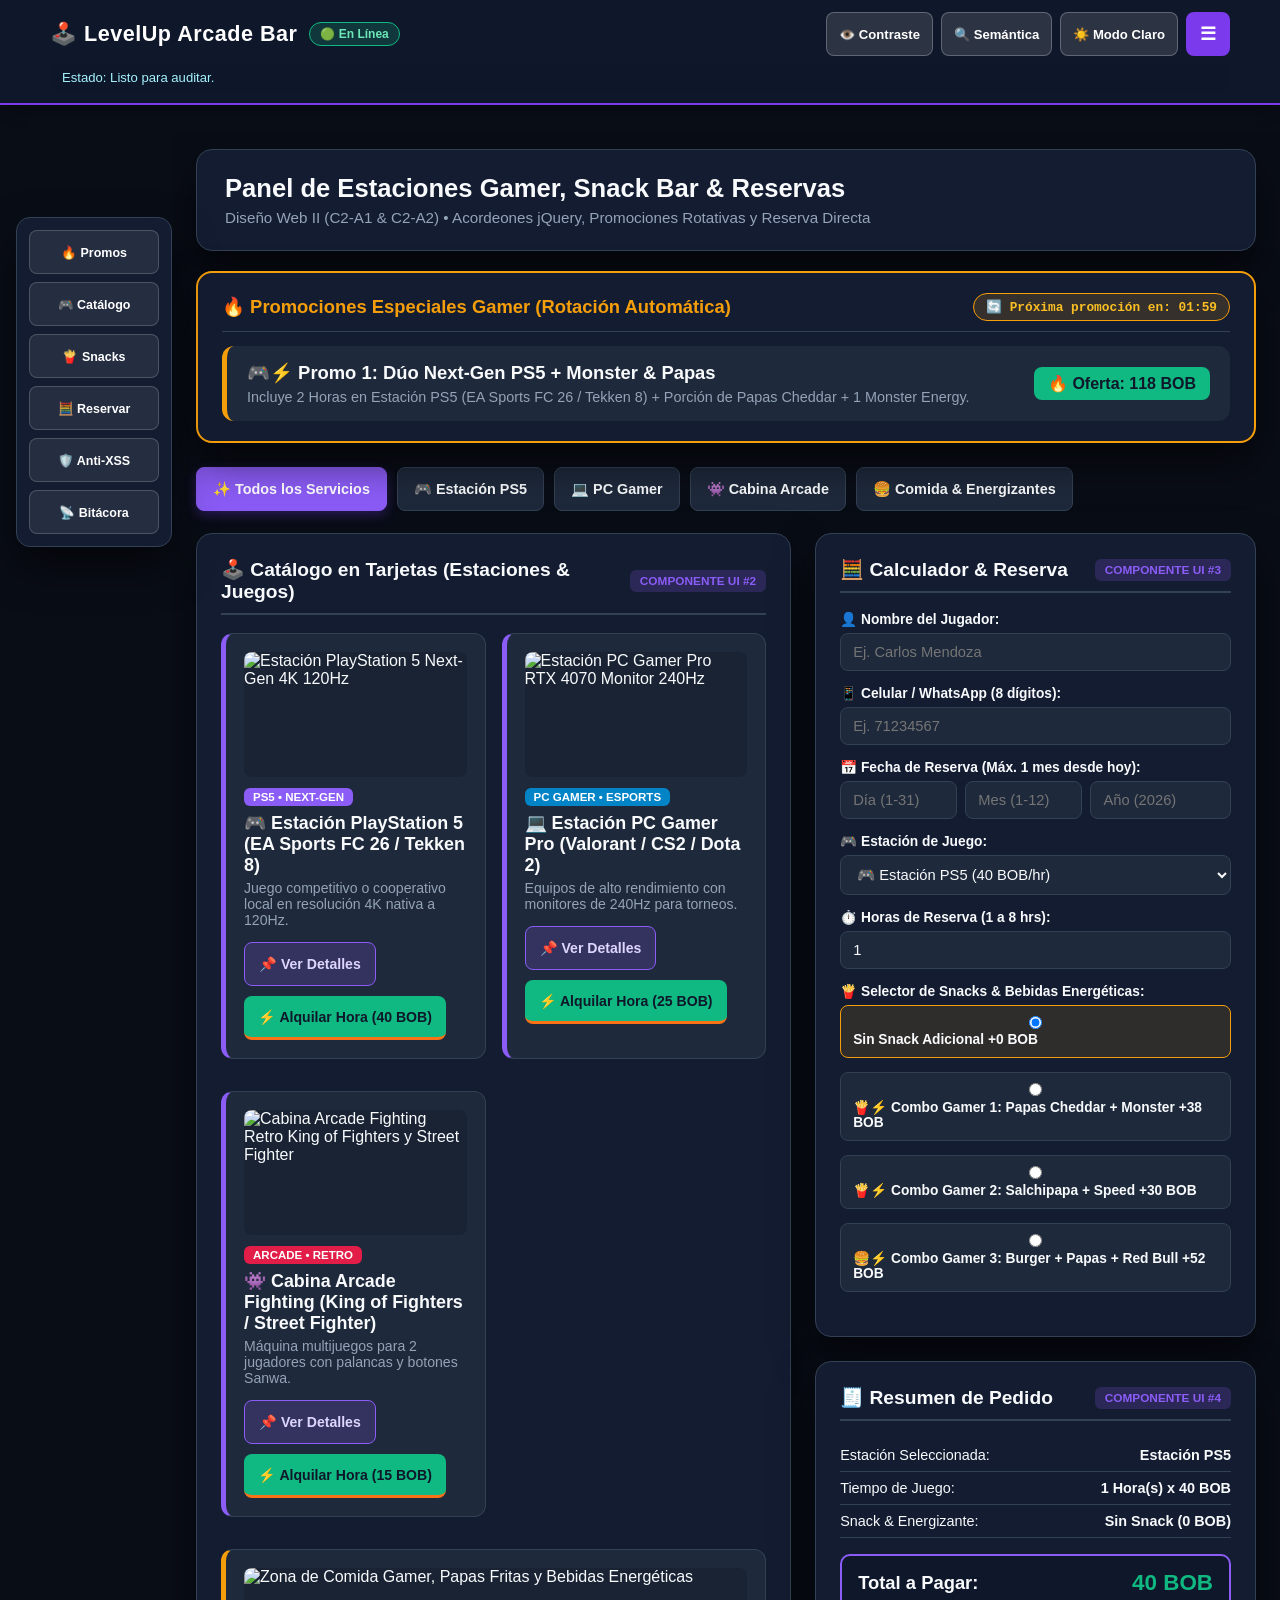
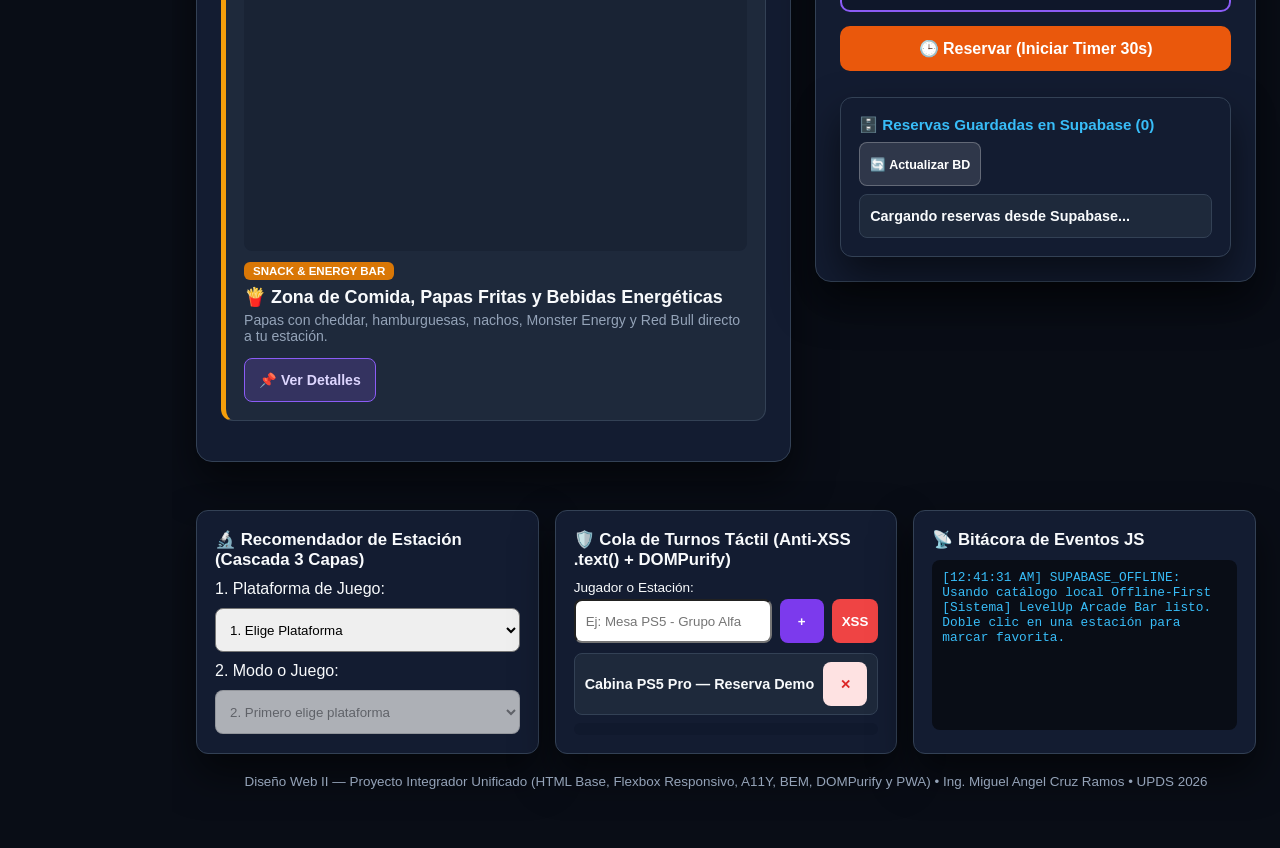
==== commit 730417c8: "Add files via upload" ====
--- a/index.html
+++ b/index.html
@@ -3,1286 +3,534 @@
 
 <head>
     <meta charset="UTF-8">
+    <!-- 1. Obligatorio para que el celular no escale la web como si fuera monitor de PC -->
     <meta name="viewport" content="width=device-width, initial-scale=1.0">
     <meta name="theme-color" content="#0f294a">
+    <!-- 2. Enlace al manifiesto PWA (con "orientation": "any" para permitir vertical y horizontal) -->
     <link rel="manifest" href="manifest.json">
     <link rel="apple-touch-icon" href="icons/icon-192.png">
-    <title>Mi Página Personal — Aplicación Web Adaptable &amp; PWA</title>
-    <!-- Bootstrap CSS (Para el Carrusel y estructura base) -->
-    <link href="https://cdn.jsdelivr.net/npm/bootstrap@5.3.2/dist/css/bootstrap.min.css" rel="stylesheet">
-    <!-- jQuery 3.7.1 Oficial y DOMPurify 3.1.6 -->
+    <title>LevelUp Arcade Bar — Aplicación Web Adaptable &amp; PWA</title>
+    <!-- Librería jQuery 3.7.1 y DOMPurify 3.1.6 -->
     <script src="https://code.jquery.com/jquery-3.7.1.min.js"></script>
     <script src="https://cdn.jsdelivr.net/npm/dompurify@3.1.6/dist/purify.min.js"></script>
-    <!-- Nuestro archivo de estilos CSS propio -->
     <link rel="stylesheet" href="styles.css">
-    <!-- Nuestro script de manipulación del DOM y Semanas 1-3 -->
     <script src="script.js" defer></script>
 </head>
 
-<body>
-
-    <!-- ==========================================
-         1. NAVBAR CON MENÚ HAMBURGUESA DOM, BOTÓN INSTALAR PWA Y A11Y
-         ========================================== -->
-    <header class="barra-superior navbar-dom sticky-top">
-        <div class="container nav-top-bar">
-            <a class="navbar-brand fw-bold text-white text-decoration-none fs-4" href="#">Mi Perfil</a>
-
-            <div class="acciones-header">
-                <span id="estadoRedPersonal" class="btn-toggle" style="background:#dcfce7; color:#15803d;">🟢 En Línea</span>
-
+<body class="dark-mode">
+
+    <!-- =========================================================
+         COMPONENTE UI #1: BARRA SUPERIOR + BOTÓN INSTALAR PWA + A11Y
+         ========================================================= -->
+    <header class="barra-superior navbar">
+        <div class="navbar-top">
+            <div class="logo-area">
+                <h1>🕹️ LevelUp Arcade Bar</h1>
+                <span id="estadoRed" class="status-badge">🟢 En Línea</span>
+            </div>
+
+            <div class="nav-controls">
                 <!-- Botón PWA: visible solo cuando el navegador permite instalar y aún no está instalada -->
-                <button type="button" id="btnInstalarPWA" class="btn-toggle" hidden>📲 Instalar App</button>
-
-                <!-- Botones de Simulación Semana 3 -->
-                <button type="button" id="btnSimularContraste" class="btn-toggle" title="Simular Alto Contraste">👁️ Contraste</button>
-                <button type="button" id="btnSimularVista" class="btn-toggle" title="Simular Vista Móvil / Escritorio">📱 Móvil/PC</button>
-                <button type="button" id="btnAuditarA11Y" class="btn-toggle" title="Verificar Semántica HTML5">🔍 Semántica</button>
-
-                <!-- FUNCIÓN 1: Botón Modo Oscuro / Claro -->
-                <button id="themeBtn" class="btn-toggle" type="button">🌙 Cambiar Modo</button>
-
-                <!-- FUNCIÓN 3: Botón Menú Hamburguesa controlado por el DOM -->
-                <button id="burguerBtn" class="btn-burguer" type="button" aria-label="Abrir menú de navegación">☰ Menú Navegación</button>
+                <button type="button" id="btnInstalarPWA" class="btn-theme" hidden>📲 Instalar App</button>
+
+                <!-- Temporizador en la Parte Superior Derecha (Aparece recién al apretar Reservar) -->
+                <div id="box-timer" class="top-right-timer">
+                    ⏱️ Tiempo para Confirmar: <span id="mod-timer">00:30s</span>
+                </div>
+
+                <!-- Botones de Simulación Semana 3 (A11Y, Grid Mobile-First y Semántica HTML5) -->
+                <button type="button" id="btnSimularContraste" class="btn-theme" title="Simular Alto Contraste">👁️
+                    Contraste</button>
+                <button type="button" id="btnAuditarA11Y" class="btn-theme"
+                    title="Verificar Semántica HTML5 (Sin Recarga)">🔍 Semántica</button>
+
+                <!-- Botón Modo Oscuro / Claro -->
+                <button type="button" id="btn-theme" class="btn-theme">☀️ Modo Claro</button>
+
+                <!-- Botón Menú Hamburguesa -->
+                <button type="button" id="btn-hamburger" class="btn-hamburger" aria-label="Abrir menú de navegación"
+                    title="Abrir Menú">☰</button>
             </div>
         </div>
 
-        <div class="container">
-            <p id="reporteA11Y" role="status" aria-live="polite" class="reporte-a11y">Estado: Listo para auditar.</p>
-        </div>
-
-        <!-- Menú desplegable controlado con classList.toggle('show') -->
-        <nav id="navMenu" class="nav-menu container" aria-label="Navegación superior">
-            <a href="#carrusel">Inicio</a>
-            <a href="#pasatiempos">Pasatiempos e Intereses</a>
-            <a href="#horario">Horario (Sheets)</a>
-            <a href="#juegos">Juegos Favoritos</a>
-            <a href="#musica">Música Favorita</a>
-            <a href="#proyectos">Proyectos</a>
-            <a href="#frase">Frase</a>
-            <a href="#contratacion">Contratación</a>
-            <a href="#footer">Redes</a>
+        <p id="reporteA11Y" role="status" aria-live="polite" class="reporte-a11y">Estado: Listo para auditar.</p>
+
+        <!-- Menú Desplegable Hamburguesa -->
+        <nav id="nav-menu" class="nav-menu" aria-label="Navegación secundaria">
+            <ul>
+                <li><a href="#promociones" class="nav-link">🔥 Promociones Rotativas</a></li>
+                <li><a href="#catalogo" class="nav-link">🎮 Catálogo de Estaciones</a></li>
+                <li><a href="#zona-snacks" class="nav-link">🍟 Comida y Bebidas Energéticas</a></li>
+                <li><a href="#calculador" class="nav-link">🧮 Calculador de Horas</a></li>
+                <li><a href="#resumen" class="nav-link">🧾 Resumen de Pedido</a></li>
+            </ul>
         </nav>
     </header>
 
-    <!-- ==========================================
-         2. CARRUSEL AUTOMÁTICO DE 3 FOTOS (Con Bootstrap)
-         ========================================== -->
-    <section id="carrusel" class="seccion-carrusel">
-        <div id="carruselTresFotos" class="carousel slide" data-bs-ride="carousel" data-bs-interval="3000">
-            <!-- Indicadores inferiores para las 3 fotos -->
-            <div class="carousel-indicators">
-                <button type="button" data-bs-target="#carruselTresFotos" data-bs-slide-to="0" class="active"
-                    aria-current="true" aria-label="Foto 1"></button>
-                <button type="button" data-bs-target="#carruselTresFotos" data-bs-slide-to="1"
-                    aria-label="Foto 2"></button>
-                <button type="button" data-bs-target="#carruselTresFotos" data-bs-slide-to="2"
-                    aria-label="Foto 3"></button>
+    <!-- Toast Alert Flotante (Esquina Superior Derecha) -->
+    <div id="toast-alert" class="toast-alert" role="alert"></div>
+
+    <!-- CONTENEDOR PRINCIPAL FLEXBOX (Abajo en Celular Vertical / Lateral en Horizontal o PC) -->
+    <main class="contenedor-app">
+        <section class="area-contenido main-wrapper">
+
+            <!-- Encabezado Principal -->
+            <div class="hero-banner">
+                <div>
+                    <h2>Panel de Estaciones Gamer, Snack Bar & Reservas</h2>
+                    <p>Diseño Web II (C2-A1 & C2-A2) • Acordeones jQuery, Promociones Rotativas y Reserva Directa</p>
+                </div>
             </div>
 
-            <!-- Las 3 fotos del carrusel -->
-            <div class="carousel-inner">
-                <div class="carousel-item active">
-                    <img src="https://encrypted-tbn0.gstatic.com/images?q=tbn:ANd9GcRMPj_L1mVYVkKip49tSHwVi4DBIsQZjWgfcrEpr_aHnA&s=10"
-                        class="d-block w-100 img-carrusel" alt="Foto 1">
-                    <div class="carousel-caption d-none d-md-block">
-                        <h2>Mi Mundo</h2>
-                    </div>
-                </div>
-                <div class="carousel-item">
-                    <img src="https://encrypted-tbn0.gstatic.com/images?q=tbn:ANd9GcSKU6Y7RZfy6efY1t1mFFVnC5BmR6msFbdnlD_V6ieTsQ&s=10"
-                        class="d-block w-100 img-carrusel" alt="Foto 2">
-                    <div class="carousel-caption d-none d-md-block">
-                        <h2>Pasatiempos</h2>
-                    </div>
-                </div>
-                <div class="carousel-item">
-                    <img src="https://encrypted-tbn0.gstatic.com/images?q=tbn:ANd9GcQl84LKEyfvn9ktFBhe55hoHl2sNnfKYijzzbIIyJF0sQ&s=10"
-                        class="d-block w-100 img-carrusel" alt="Foto 3">
-                    <div class="carousel-caption d-none d-md-block">
-                        <h2>Banda Favorita</h2>
+            <!-- =========================================================
+             APARTADO DE PROMOCIONES ROTATIVAS (CAMBIAN CADA 2 MINUTOS)
+             ========================================================= -->
+            <div id="promociones" class="promos-section">
+                <div class="promos-header">
+                    <h3>🔥 Promociones Especiales Gamer (Rotación Automática)</h3>
+                    <span class="promo-timer-badge">🔄 Próxima promoción en: <span
+                            id="promo-countdown">02:00</span></span>
+                </div>
+
+                <!-- Promoción 1 -->
+                <div class="promo-slide active-promo" data-index="0">
+                    <div class="promo-content">
+                        <div class="promo-info">
+                            <h4>🎮⚡ Promo 1: Dúo Next-Gen PS5 + Monster & Papas</h4>
+                            <p>Incluye 2 Horas en Estación PS5 (EA Sports FC 26 / Tekken 8) + Porción de Papas Cheddar +
+                                1
+                                Monster Energy.</p>
+                        </div>
+                        <div class="promo-price-box">
+                            <span class="promo-price">🔥 Oferta: 118 BOB</span>
+                        </div>
+                    </div>
+                </div>
+
+                <!-- Promoción 2 -->
+                <div class="promo-slide" data-index="1">
+                    <div class="promo-content">
+                        <div class="promo-info">
+                            <h4>💻🍟 Promo 2: Maratón eSports PC Gamer 240Hz</h4>
+                            <p>Incluye 3 Horas en PC Gamer Pro (RTX 4070 Super) + Salchipapa Especial LevelUp + Bebida
+                                Energética Speed.</p>
+                        </div>
+                        <div class="promo-price-box">
+                            <span class="promo-price">🔥 Oferta: 105 BOB</span>
+                        </div>
+                    </div>
+                </div>
+
+                <!-- Promoción 3 -->
+                <div class="promo-slide" data-index="2">
+                    <div class="promo-content">
+                        <div class="promo-info">
+                            <h4>👾🍔 Promo 3: Noche Retro Arcade & Burger LevelUp</h4>
+                            <p>Incluye 2 Horas de Cabina Arcade Free-Play (KOF / Street Fighter) + Burger Doble Carne
+                                con
+                                Papas + Red Bull.</p>
+                        </div>
+                        <div class="promo-price-box">
+                            <span class="promo-price">🔥 Oferta: 82 BOB</span>
+                        </div>
                     </div>
                 </div>
             </div>
 
-            <!-- Flechas de anterior y siguiente -->
-            <button class="carousel-control-prev" type="button" data-bs-target="#carruselTresFotos"
-                data-bs-slide="prev">
-                <span class="carousel-control-prev-icon" aria-hidden="true"></span>
-                <span class="visually-hidden">Anterior</span>
-            </button>
-            <button class="carousel-control-next" type="button" data-bs-target="#carruselTresFotos"
-                data-bs-slide="next">
-                <span class="carousel-control-next-icon" aria-hidden="true"></span>
-                <span class="visually-hidden">Siguiente</span>
-            </button>
-        </div>
-    </section>
-
-    <!-- ==========================================
-         3. CONTENEDOR FLEXBOX RESPONSIVO (.contenedor-app)
-         ========================================== -->
-    <main class="contenedor-app">
-        <section class="area-contenido contenedor-principal">
-
-        <!-- A) PASATIEMPOS (NO PRODUCTIVO) E INTERESES (PRODUCTIVO) -->
-        <section id="pasatiempos" class="seccion-bloque">
-            <h2 class="titulo-seccion">Sobre Mí</h2>
-            <div class="grid-dos-columnas">
-                <!-- Pasatiempos (No Productivo) -->
-                <article class="tarjeta">
-                    <div class="etiqueta-tipo no-productivo">No Productivo</div>
-                    <h3>Pasatiempos</h3>
-                    <p>Actividades que hago en mi tiempo libre para relajarme y divertirme:</p>
-                    <ul class="lista-personalizada">
-                        <li>Jugar videojuegos con amigos los fines de semana.</li>
-                        <li>Ver series, anime o películas de ciencia ficción.</li>
-                        <li>Escuchar música y descubrir nuevas playlists.</li>
-                        <li>Salir a caminar o pasar el rato en redes sociales.</li>
-                    </ul>
+            <!-- Barra de Filtros (.btn-console) -->
+            <div class="filter-bar">
+                <button class="btn-console active" data-categoria="todos">✨ Todos los Servicios</button>
+                <button class="btn-console" data-categoria="ps5">🎮 Estación PS5</button>
+                <button class="btn-console" data-categoria="pc">💻 PC Gamer</button>
+                <button class="btn-console" data-categoria="arcade">👾 Cabina Arcade</button>
+                <button class="btn-console" data-categoria="snacks">🍔 Comida & Energizantes</button>
+            </div>
+
+            <!-- =========================================================
+             ESTRUCTURA PRINCIPAL: CATÁLOGO + CALCULADOR + RESUMEN
+             ========================================================= -->
+            <div class="ui-architecture-grid">
+
+                <!-- COLUMNA IZQUIERDA: COMPONENTE UI #2 (CATÁLOGO EN TARJETAS SEMÁNTICAS + BEM + CLS) -->
+                <section id="catalogo" class="ui-box">
+                    <div class="ui-box-header">
+                        <h3>🕹️ Catálogo en Tarjetas (Estaciones &amp; Juegos)</h3>
+                        <span class="ui-tag">Componente UI #2</span>
+                    </div>
+
+                    <div class="catalogo-grid">
+                        <!-- Card 1: PS5 -->
+                        <article class="equipo-card card-item tarjeta-ods ps5">
+                            <img src="images/ps5-station.svg" alt="Estación PlayStation 5 Next-Gen 4K 120Hz"
+                                class="tarjeta-ods__imagen" width="320" height="180" loading="lazy">
+                            <div class="card-cuerpo">
+                                <div class="equipo-header">
+                                    <div class="equipo-info">
+                                        <span class="console-badge">PS5 • Next-Gen</span>
+                                        <h4>🎮 Estación PlayStation 5 (EA Sports FC 26 / Tekken 8)</h4>
+                                        <p>Juego competitivo o cooperativo local en resolución 4K nativa a 120Hz.</p>
+                                    </div>
+                                </div>
+
+                                <div class="card-actions">
+                                    <button type="button" class="accordion-btn">📌 Ver Detalles</button>
+                                    <button type="button" class="btn-alquilar tarjeta-ods__boton--destacado"
+                                        data-estacion="Estación PS5" data-precio="40">⚡ Alquilar Hora (40 BOB)</button>
+                                </div>
+                            </div>
+
+                            <div class="accordion-panel" style="display:none;">
+                                <div class="panel-title">📋 Tarifa y Especificaciones del Equipo</div>
+                                <ul class="specs-list">
+                                    <li><strong>Consola:</strong> PlayStation 5 Slim 1TB SSD NVMe</li>
+                                    <li><strong>Pantalla:</strong> Smart TV OLED 55" 4K HDR10 @ 120Hz</li>
+                                    <li><strong>Periféricos:</strong> 4 Mandos DualSense + Headsets Pulse 3D</li>
+                                    <li><strong>Juegos:</strong> EA Sports FC 26, Tekken 8, Mortal Kombat 1, Spider-Man
+                                        2</li>
+                                </ul>
+                                <div class="price-tag">💰 Tarifa: 40 BOB / hora (Incluye equipamiento completo)</div>
+                            </div>
+                        </article>
+
+                        <!-- Card 2: PC Gamer -->
+                        <article class="equipo-card card-item tarjeta-ods pc">
+                            <img src="images/pc-gamer.svg" alt="Estación PC Gamer Pro RTX 4070 Monitor 240Hz"
+                                class="tarjeta-ods__imagen" width="320" height="180" loading="lazy">
+                            <div class="card-cuerpo">
+                                <div class="equipo-header">
+                                    <div class="equipo-info">
+                                        <span class="console-badge badge-pc">PC GAMER • eSports</span>
+                                        <h4>💻 Estación PC Gamer Pro (Valorant / CS2 / Dota 2)</h4>
+                                        <p>Equipos de alto rendimiento con monitores de 240Hz para torneos.</p>
+                                    </div>
+                                </div>
+
+                                <div class="card-actions">
+                                    <button type="button" class="accordion-btn">📌 Ver Detalles</button>
+                                    <button type="button" class="btn-alquilar tarjeta-ods__boton--destacado"
+                                        data-estacion="PC Gamer Pro" data-precio="25">⚡ Alquilar Hora (25 BOB)</button>
+                                </div>
+                            </div>
+
+                            <div class="accordion-panel" style="display:none;">
+                                <div class="panel-title">📋 Tarifa y Especificaciones del Equipo</div>
+                                <ul class="specs-list">
+                                    <li><strong>Hardware:</strong> AMD Ryzen 7 7800X3D + NVIDIA RTX 4070 Super 12GB</li>
+                                    <li><strong>Memoria &amp; Monitor:</strong> 32GB RAM DDR5 • Monitor IPS 27" 240Hz
+                                        1ms</li>
+                                    <li><strong>Periféricos:</strong> Teclado Mecánico RGB + Mouse Logitech G Pro
+                                        Superlight</li>
+                                    <li><strong>Juegos:</strong> Valorant, Counter-Strike 2, Dota 2, League of Legends,
+                                        Fortnite</li>
+                                </ul>
+                                <div class="price-tag">💰 Tarifa: 25 BOB / hora</div>
+                            </div>
+                        </article>
+
+                        <!-- Card 3: Arcade -->
+                        <article class="equipo-card card-item tarjeta-ods arcade">
+                            <img src="images/arcade-retro.svg"
+                                alt="Cabina Arcade Fighting Retro King of Fighters y Street Fighter"
+                                class="tarjeta-ods__imagen" width="320" height="180" loading="lazy">
+                            <div class="card-cuerpo">
+                                <div class="equipo-header">
+                                    <div class="equipo-info">
+                                        <span class="console-badge badge-arcade">ARCADE • Retro</span>
+                                        <h4>👾 Cabina Arcade Fighting (King of Fighters / Street Fighter)</h4>
+                                        <p>Máquina multijuegos para 2 jugadores con palancas y botones Sanwa.</p>
+                                    </div>
+                                </div>
+
+                                <div class="card-actions">
+                                    <button type="button" class="accordion-btn">📌 Ver Detalles</button>
+                                    <button type="button" class="btn-alquilar tarjeta-ods__boton--destacado"
+                                        data-estacion="Cabina Arcade" data-precio="15">⚡ Alquilar Hora (15 BOB)</button>
+                                </div>
+                            </div>
+
+                            <div class="accordion-panel" style="display:none;">
+                                <div class="panel-title">📋 Tarifa y Especificaciones del Equipo</div>
+                                <ul class="specs-list">
+                                    <li><strong>Sistema:</strong> Cabina Arcade con Pandora Box DX Pro (5000+ juegos)
+                                    </li>
+                                    <li><strong>Controles:</strong> Palancas japonesas Sanwa JLF + 8 botones por jugador
+                                    </li>
+                                    <li><strong>Clásicos:</strong> KOF '98 y 2002, Street Fighter III, Metal Slug X,
+                                        Pac-Man</li>
+                                </ul>
+                                <div class="price-tag">💰 Tarifa: 15 BOB / hora (Free Play ilimitado)</div>
+                            </div>
+                        </article>
+
+                        <!-- Card 4: Zona de Comida y Bebidas Energéticas -->
+                        <article id="zona-snacks" class="equipo-card card-item tarjeta-ods snacks">
+                            <img src="images/snacks-bar.svg"
+                                alt="Zona de Comida Gamer, Papas Fritas y Bebidas Energéticas"
+                                class="tarjeta-ods__imagen" width="320" height="180" loading="lazy">
+                            <div class="card-cuerpo">
+                                <div class="equipo-header">
+                                    <div class="equipo-info">
+                                        <span class="console-badge badge-food">SNACK &amp; ENERGY BAR</span>
+                                        <h4>🍟 Zona de Comida, Papas Fritas y Bebidas Energéticas</h4>
+                                        <p>Papas con cheddar, hamburguesas, nachos, Monster Energy y Red Bull directo a
+                                            tu estación.</p>
+                                    </div>
+                                </div>
+
+                                <div class="card-actions">
+                                    <button type="button" class="accordion-btn">📌 Ver Detalles</button>
+                                </div>
+                            </div>
+
+                            <div class="accordion-panel" style="display:none;">
+                                <div class="panel-title">⚡ Carta de Bebidas Energéticas y Comida Gamer</div>
+                                <div class="menu-grid">
+                                    <div class="menu-item">
+                                        <h5>⚡ Bebidas Energéticas</h5>
+                                        <p>• Monster Energy (Original / Mango): <strong>18 BOB</strong><br>
+                                            • Red Bull Lata 250ml: <strong>20 BOB</strong><br>
+                                            • Speed / Volt Gamer: <strong>10 BOB</strong></p>
+                                    </div>
+                                    <div class="menu-item">
+                                        <h5>🍟 Papas &amp; Snacks</h5>
+                                        <p>• Papas Gamer Cheddar &amp; Tocino: <strong>25 BOB</strong><br>
+                                            • Salchipapa Especial LevelUp: <strong>25 BOB</strong><br>
+                                            • Nachos Supreme con Queso: <strong>28 BOB</strong></p>
+                                    </div>
+                                    <div class="menu-item">
+                                        <h5>🍔 Burgers &amp; Alitas</h5>
+                                        <p>• Burger Doble Carne + Papas: <strong>38 BOB</strong><br>
+                                            • Alitas BBQ (6 pzas + Papas): <strong>35 BOB</strong></p>
+                                    </div>
+                                </div>
+                                <div class="price-tag">🔥 Selecciona tu Combo Gamer en el panel calculador</div>
+                            </div>
+                        </article>
+                    </div>
+                </section>
+
+                <!-- COLUMNA DERECHA: COMPONENTE UI #3 (CALCULADOR) Y COMPONENTE UI #4 (RESUMEN) -->
+                <div>
+
+                    <!-- COMPONENTE UI #3: CALCULADOR / FORMULARIO + PANEL LATERAL SNACKS -->
+                    <div id="calculador" class="ui-box">
+                        <div class="ui-box-header">
+                            <h3>🧮 Calculador & Reserva</h3>
+                            <span class="ui-tag">Componente UI #3</span>
+                        </div>
+
+                        <div class="form-group">
+                            <label for="nombre">👤 Nombre del Jugador:</label>
+                            <input type="text" id="nombre" placeholder="Ej. Carlos Mendoza">
+                            <div id="msgNombre" class="campo-msg oculto"></div>
+                        </div>
+
+                        <div class="form-group">
+                            <label for="celular">📱 Celular / WhatsApp (8 dígitos):</label>
+                            <input type="text" id="celular" maxlength="8" placeholder="Ej. 71234567">
+                            <div id="msgCelular" class="campo-msg oculto"></div>
+                        </div>
+
+                        <div class="form-group">
+                            <label>📅 Fecha de Reserva (Máx. 1 mes desde hoy):</label>
+                            <div style="display:grid; grid-template-columns:1fr 1fr 1.2fr; gap:8px;">
+                                <input type="number" id="dia" placeholder="Día (1-31)" min="1" max="31">
+                                <input type="number" id="mes" placeholder="Mes (1-12)" min="1" max="12">
+                                <input type="number" id="anio" placeholder="Año (2026)" min="2026" max="2027">
+                            </div>
+                            <div id="msgFecha" class="campo-msg oculto"></div>
+                        </div>
+
+                        <div class="form-group">
+                            <label for="servicio">🎮 Estación de Juego:</label>
+                            <select id="servicio">
+                                <option value="40" data-nombre="Estación PS5">🎮 Estación PS5 (40 BOB/hr)</option>
+                                <option value="25" data-nombre="PC Gamer Pro">💻 PC Gamer Pro (25 BOB/hr)</option>
+                                <option value="15" data-nombre="Cabina Arcade">👾 Cabina Arcade (15 BOB/hr)</option>
+                            </select>
+                        </div>
+
+                        <!-- Input requerido por la Guía Viernes (#hrs) -->
+                        <div class="form-group">
+                            <label for="hrs">⏱️ Horas de Reserva (1 a 8 hrs):</label>
+                            <input type="number" id="hrs" value="1" min="1" max="8">
+                            <div id="msgHoras" class="campo-msg oculto"></div>
+                        </div>
+
+                        <!-- Panel UI Lateral: Selector de Snacks (Combo Gamer 1, 2 o 3) -->
+                        <div class="form-group">
+                            <label>🍟 Selector de Snacks & Bebidas Energéticas:</label>
+                            <div class="snack-selector">
+                                <label class="snack-option selected">
+                                    <span><input type="radio" name="snack" value="0" data-snack="Sin Snack" checked> Sin
+                                        Snack Adicional</span>
+                                    <strong>+0 BOB</strong>
+                                </label>
+                                <label class="snack-option">
+                                    <span><input type="radio" name="snack" value="38"
+                                            data-snack="Combo Gamer 1 (Papas Cheddar + Monster)"> 🍟⚡ Combo Gamer 1:
+                                        Papas
+                                        Cheddar + Monster</span>
+                                    <strong>+38 BOB</strong>
+                                </label>
+                                <label class="snack-option">
+                                    <span><input type="radio" name="snack" value="30"
+                                            data-snack="Combo Gamer 2 (Salchipapa + Speed)"> 🍟⚡ Combo Gamer 2:
+                                        Salchipapa +
+                                        Speed</span>
+                                    <strong>+30 BOB</strong>
+                                </label>
+                                <label class="snack-option">
+                                    <span><input type="radio" name="snack" value="52"
+                                            data-snack="Combo Gamer 3 (Burger Doble + Papas + Red Bull)"> 🍔⚡ Combo
+                                        Gamer 3:
+                                        Burger + Papas + Red Bull</span>
+                                    <strong>+52 BOB</strong>
+                                </label>
+                            </div>
+                        </div>
+                    </div>
+
+                    <!-- COMPONENTE UI #4: RESUMEN DE PEDIDO EN LA MISMA PÁGINA -->
+                    <div id="resumen" class="ui-box">
+                        <div class="ui-box-header">
+                            <h3>🧾 Resumen de Pedido</h3>
+                            <span class="ui-tag">Componente UI #4</span>
+                        </div>
+
+                        <ul class="resumen-list">
+                            <li>
+                                <span>Estación Seleccionada:</span>
+                                <strong id="res-estacion">Estación PS5</strong>
+                            </li>
+                            <li>
+                                <span>Tiempo de Juego:</span>
+                                <strong id="res-horas">1 Hora(s) x 40 BOB</strong>
+                            </li>
+                            <li>
+                                <span>Snack & Energizante:</span>
+                                <strong id="res-snack">Sin Snack (0 BOB)</strong>
+                            </li>
+                        </ul>
+
+                        <div class="total-banner">
+                            <h4>Total a Pagar:</h4>
+                            <div class="total-amount"><span id="total">40</span> BOB</div>
+                        </div>
+
+                        <!-- Mensaje de validación si faltan datos del jugador -->
+                        <div id="mensaje-error" class="msg-error"></div>
+
+                        <!-- Paso 1: Botón Reservar (Hace aparecer el Timer en la parte superior derecha) -->
+                        <button id="btnReservar" class="btn-iniciar-reserva">🕒 Reservar (Iniciar Timer 30s)</button>
+
+                        <!-- Paso 2: Botón Confirmar Reserva (Termina el Timer y confirma el pedido) -->
+                        <button id="btnModal" class="btn-confirmar">✅ Confirmar Reserva</button>
+
+                        <!-- Detalle confirmado dentro de la misma página -->
+                        <div id="reserva-confirmada-box" class="reserva-inline-box">
+                            <h4>✅ Detalle de Reserva Registrada</h4>
+                            <div><strong>Jugador:</strong> <span id="conf-jugador">-</span></div>
+                            <div><strong>Servicio:</strong> <span id="conf-servicio">-</span></div>
+                            <div><strong>Snack Gamer:</strong> <span id="conf-snack">-</span></div>
+                            <div><strong>Monto Total:</strong> <span id="conf-monto">-</span></div>
+                        </div>
+
+                        <!-- Historial en Vivo desde Supabase Postgres -->
+                        <div class="arcade-panel-card card-item" style="margin-top:16px;">
+                            <div
+                                style="display:flex; justify-content:space-between; align-items:center; gap:8px; margin-bottom:8px; flex-wrap:wrap;">
+                                <h4 style="margin:0; font-size:0.95rem; color:#38bdf8;">🗄️ Reservas Guardadas en
+                                    Supabase (<span id="countReservasSupa">0</span>)</h4>
+                                <button type="button" id="btnRefrescarReservasSupa" class="btn-theme"
+                                    style="min-height:44px; padding:4px 10px; font-size:0.78rem;">🔄 Actualizar
+                                    BD</button>
+                            </div>
+                            <div id="listaReservasSupabase"
+                                style="display:flex; flex-direction:column; gap:8px; max-height:190px; overflow-y:auto;">
+                                <div class="fila-tactil"><span class="titulo-truncado">Cargando reservas desde
+                                        Supabase...</span></div>
+                            </div>
+                        </div>
+                    </div>
+
+                </div>
+            </div>
+
+            <!-- MÓDULO SEMANAS 2 Y 3: CASCADA 3 CAPAS, COLA TÁCTIL ANTI-XSS, DOMPURIFY Y BITÁCORA -->
+            <section id="modulo-arcade-semanas" class="modulo-semanas-grid">
+                <article class="arcade-panel-card card-item">
+                    <h3>🔬 Recomendador de Estación (Cascada 3 Capas)</h3>
+                    <div style="display:flex; flex-direction:column; gap:10px;">
+                        <label for="arcadeCascadaCat">1. Plataforma de Juego:</label>
+                        <select id="arcadeCascadaCat" style="padding:10px; border-radius:8px; min-height:44px;">
+                            <option value="">1. Elige Plataforma</option>
+                            <option value="ps5">PlayStation 5 / VR2</option>
+                            <option value="pc">PC Gamer 240Hz</option>
+                            <option value="retro">Cabinas Arcade Retro</option>
+                        </select>
+                        <label for="arcadeCascadaSub">2. Modo o Juego:</label>
+                        <select id="arcadeCascadaSub" disabled
+                            style="padding:10px; border-radius:8px; min-height:44px;">
+                            <option value="">2. Primero elige plataforma</option>
+                        </select>
+                        <div id="arcadeCascadaRes"
+                            style="display:none; padding:10px; border-radius:8px; background:rgba(16,185,129,0.15); color:#10b981; font-weight:700;">
+                        </div>
+                    </div>
                 </article>
 
-                <!-- Intereses (Productivo) -->
-                <article class="tarjeta">
-                    <div class="etiqueta-tipo productivo">Productivo</div>
-                    <h3>Intereses</h3>
-                    <p>Actividades en las que me enfoco para aprender y crecer:</p>
-                    <ul class="lista-personalizada">
-                        <li>Aprender programación y diseño web (HTML, CSS, JavaScript).</li>
-                        <li>Mejorar mis hábitos de estudio y organización.</li>
-                        <li>Practicar deporte o hacer ejercicio regularmente.</li>
-                        <li>Aprender un nuevo idioma o habilidad técnica.</li>
-                    </ul>
+                <article class="arcade-panel-card card-item">
+                    <h3>🛡️ Cola de Turnos Táctil (Anti-XSS .text() + DOMPurify)</h3>
+                    <label for="arcadeInputCola" style="display:block; font-size:0.85rem; margin-bottom:4px;">Jugador o
+                        Estación:</label>
+                    <div style="display:flex; gap:8px; margin-bottom:10px;">
+                        <input type="text" id="arcadeInputCola" placeholder="Ej: Mesa PS5 - Grupo Alfa"
+                            style="flex:1; min-width:0; padding:10px; border-radius:8px;">
+                        <button type="button" id="arcadeBtnAgregarCola" class="btn-tactil"
+                            style="background:#7c3aed; color:#fff; padding:0 14px;"
+                            aria-label="Agregar a la cola">+</button>
+                        <button type="button" id="arcadeBtnTestXss" class="btn-tactil"
+                            style="background:#ef4444; color:#fff; padding:0 10px;"
+                            aria-label="Probar inyección XSS">XSS</button>
+                    </div>
+                    <div id="arcadeColaLista"
+                        style="display:flex; flex-direction:column; gap:8px; max-height:140px; overflow-y:auto;">
+                        <div class="fila-tactil">
+                            <span class="titulo-truncado">Cabina PS5 Pro — Reserva Demo</span>
+                            <button type="button" class="btn-tactil btn-quitar-arcade"
+                                style="background:#fee2e2; color:#dc2626;" aria-label="Quitar turno">✕</button>
+                        </div>
+                    </div>
+                    <div id="detalleProyecto" class="detalle-dompurify"></div>
                 </article>
-            </div>
-        </section>
-
-        <!-- B) HORARIO (INFALTABLES DIARIOS - SHEETS) -->
-        <section id="horario" class="seccion-bloque">
-            <h2 class="titulo-seccion">Horario </h2>
-            <p class="descripcion-seccion">Mi rutina diaria organizada en Google Sheets.</p>
-
-            <div class="contenedor-iframe-sheets">
-                <iframe
-                    src="https://docs.google.com/spreadsheets/d/e/2PACX-1vQv_Za2WpkiAMMA-pn5YumT0LbBhuPd7JCl9rtfQpuyn095lwY_bxq2asX9krhcntFvoDAKFX39E_Mh/pubhtml?widget=true&amp;headers=false"
-                    width="100%" height="420" frameborder="0"></iframe>
-            </div>
-        </section>
-
-        <!-- C.1) APARTADO DE JUEGOS FAVORITOS (2 DESPLEGABLES CON EL DOM: GÉNERO -> JUEGO -> LOGROS E HISTORIA) -->
-        <section id="juegos" class="seccion-bloque">
-            <h2 class="titulo-seccion">Juegos Favoritos </h2>
-            <p class="descripcion-seccion">
-                <strong>Desplegable 1 (Por Género):</strong> Haz clic en un género para desplegar los videojuegos que
-                juego en esa categoría.<br>
-                <strong>Desplegable 2 (Logros e Información):</strong> Haz clic sobre cualquier videojuego para
-                desplegar mis <strong>logros alcanzados, rango y detalles</strong>.
-            </p>
-
-            <!-- DESPLEGABLE 1: Botones de Géneros de Videojuegos -->
-            <div class="botones-filtro" id="botonesJuegos">
-                <button class="btn-filtro" onclick="filtrarSeccion('juegos', 'lucha', this)">Lucha & Artes Marciales
-                    (2)</button>
-                <button class="btn-filtro" onclick="filtrarSeccion('juegos', 'shooter', this)">Shooters & Battle Royale
-                    (3)</button>
-                <button class="btn-filtro" onclick="filtrarSeccion('juegos', 'mundo-abierto', this)">Mundo Abierto, RPG
-                    & Supervivencia (4)</button>
-                <button class="btn-filtro" onclick="filtrarSeccion('juegos', 'todos', this)">Ver Todos (9)</button>
-            </div>
-
-            <p id="aviso-juegos" class="aviso-desplegable">Selecciona un género arriba para desplegar los videojuegos.
-            </p>
-
-            <!-- DESPLEGABLE 2: Tarjetas de Videojuegos (Ocultas al inicio, se despliegan por JS al elegir género y al hacer clic en cada juego) -->
-            <div class="grid-tarjetas-filtro contenedor-colapsado" id="lista-juegos">
-
-                <!-- ================= LUCHA & ARTES MARCIALES ================= -->
-                <div class="card-filtro card card-interactiva" data-categoria="lucha" onclick="toggleHistoria(this)">
-                    <div class="card-cabecera">
-                        <span class="badge-cat">Lucha 3D Competitiva</span>
-                        <span class="icono-desplegar">▼ Ver mis logros</span>
-                    </div>
-                    <h4>Tekken 8</h4>
-                    <p class="sub-info"><strong>Tiempo de juego:</strong> +500 Horas | <strong>Rango Máximo:</strong>
-                        God of Destruction II</p>
-                    <div class="historia-desplegable">
-                        <hr>
-                        <p><strong>Mis Logros y Récord Personal:</strong> Acumulé más de <strong>500 horas de
-                                juego</strong> dedicadas al competitivo y alcancé el rango <strong>God of Destruction
-                                II</strong>, uno de los rangos más altos y exclusivos a nivel mundial. Dominé la
-                            ejecución de combos óptimos, el sistema agresivo <em>Heat</em>, castigos por <em>frame
-                                data</em> y lectura de rivales en partidas clasificatorias de máxima exigencia.</p>
-                        <p class="mt-2"><strong>Sobre el Juego:</strong> Octava entrega de la saga de Bandai Namco en
-                            Unreal Engine 5 que enfrenta a Jin Kazama y Kazuya Mishima en el clímax de la saga Mishima.
-                        </p>
-                    </div>
-                </div>
-
-                <div class="card-filtro card card-interactiva" data-categoria="lucha" onclick="toggleHistoria(this)">
-                    <div class="card-cabecera">
-                        <span class="badge-cat">Artes Marciales / Beat 'em up</span>
-                        <span class="icono-desplegar">▼ Ver mis logros</span>
-                    </div>
-                    <h4>Sifu</h4>
-                    <p class="sub-info"><strong>Récord:</strong> Completado con 20 años (Sin perder vidas) |
-                        <strong>Final:</strong> Final Secreto (Wude)
-                    </p>
-                    <div class="historia-desplegable">
-                        <hr>
-                        <p><strong>Mis Logros y Récord Personal:</strong> Me pasé el juego completando toda la historia
-                            terminando con exactamente <strong>20 años de edad sin perder una sola vida (Deathless
-                                Run)</strong> en toda la partida. Además, conseguí sacar el <strong>Final Secreto y
-                                Verdadero (Wude)</strong>, que es el reto más difícil del juego porque exige romper la
-                            barra de estructura de cada uno de los 5 jefes dos veces consecutivas para
-                            <strong>perdonarles la vida</strong> sin matarlos, requiriendo precisión absoluta en
-                            esquivas y parries.
-                        </p>
-                        <p class="mt-2"><strong>Sobre el Juego:</strong> Título de Kung-Fu Pak Mei donde cada muerte te
-                            envejece mediante un talismán mágico mientras buscas justicia contra los cinco asesinos de
-                            tu maestro.</p>
-                    </div>
-                </div>
-
-                <!-- ================= SHOOTERS & BATTLE ROYALE ================= -->
-                <div class="card-filtro card card-interactiva" data-categoria="shooter" onclick="toggleHistoria(this)">
-                    <div class="card-cabecera">
-                        <span class="badge-cat">Battle Royale / Hero Shooter</span>
-                        <span class="icono-desplegar">▼ Ver mis logros</span>
-                    </div>
-                    <h4>Apex Legends</h4>
-                    <p class="sub-info"><strong>Rango:</strong> 4x Diamante Consecutivo | <strong>Main:</strong>
-                        Pathfinder</p>
-                    <div class="historia-desplegable">
-                        <hr>
-                        <p><strong>Mis Logros y Récord Personal:</strong> Llegué al rango <strong>Diamante en 4
-                                ocasiones consecutivas</strong> jugando principalmente con <strong>Pathfinder</strong>.
-                            Dominé las mecánicas avanzadas del gancho (<em>Grappling Hook slingshots</em>), creación de
-                            rotaciones estratégicas con tirolina para el escuadrón y toma de altura en <em>lobbies</em>
-                            clasificatorios de alto nivel.</p>
-                        <p class="mt-2"><strong>Sobre el Juego:</strong> Battle Royale frenético por escuadrones de
-                            Respawn Entertainment ambientado en el universo de <em>Titanfall</em>.</p>
-                    </div>
-                </div>
-
-                <div class="card-filtro card card-interactiva" data-categoria="shooter" onclick="toggleHistoria(this)">
-                    <div class="card-cabecera">
-                        <span class="badge-cat">Hero Shooter Táctico 5v5</span>
-                        <span class="icono-desplegar">▼ Ver mis logros</span>
-                    </div>
-                    <h4>Overwatch 2</h4>
-                    <p class="sub-info"><strong>Recompensas:</strong> Drives y Banners de Temporada conseguidos</p>
-                    <div class="historia-desplegable">
-                        <hr>
-                        <p><strong>Mis Logros y Récord Personal:</strong> Conseguí completar los <strong>Drives de
-                                Temporada (Competitive Drives)</strong> y desbloquear los <strong>Banners / Firmas de
-                                Temporada</strong> exclusivos del modo competitivo, logrando rachas de victorias
-                            sostenidas en partidas clasificatorias por roles bajo presión.</p>
-                        <p class="mt-2"><strong>Sobre el Juego:</strong> Shooter competitivo por equipos 5v5 de Blizzard
-                            donde la sinergia de habilidades definitivas y el control de objetivos definen cada partida.
-                        </p>
-                    </div>
-                </div>
-
-                <div class="card-filtro card card-interactiva" data-categoria="shooter" onclick="toggleHistoria(this)">
-                    <div class="card-cabecera">
-                        <span class="badge-cat">FPS Bélico Histórico</span>
-                        <span class="icono-desplegar">▼ Ver mis logros</span>
-                    </div>
-                    <h4>Battlefield 1</h4>
-                    <p class="sub-info"><strong>Estado:</strong> Campaña e Historias de Guerra completadas</p>
-                    <div class="historia-desplegable">
-                        <hr>
-                        <p><strong>Mis Logros y Récord Personal:</strong> Me pasé el juego completo superando todas las
-                            <strong>Historias de Guerra</strong> en los distintos frentes de la Primera Guerra Mundial:
-                            desde los combates de tanques en Francia y batallas aéreas sobre los Alpes hasta el desierto
-                            de Arabia y Galípoli, dominando infantería y vehículos.
-                        </p>
-                        <p class="mt-2"><strong>Sobre el Juego:</strong> Aclamado shooter en primera persona de DICE
-                            ambientado en la Gran Guerra con escenarios destructibles y gran realismo histórico.</p>
-                    </div>
-                </div>
-
-                <!-- ================= MUNDO ABIERTO, RPG & SUPERVIVENCIA ================= -->
-                <div class="card-filtro card card-interactiva" data-categoria="mundo-abierto"
-                    onclick="toggleHistoria(this)">
-                    <div class="card-cabecera">
-                        <span class="badge-cat">Supervivencia / Mundo Abierto</span>
-                        <span class="icono-desplegar">▼ Ver mis logros</span>
-                    </div>
-                    <h4>ARK: Survival Evolved</h4>
-                    <p class="sub-info"><strong>Tiempo de juego:</strong> +200 Horas | <strong>Dificultad:</strong>
-                        Máxima Dificultad Completada</p>
-                    <div class="historia-desplegable">
-                        <hr>
-                        <p><strong>Mis Logros y Récord Personal:</strong> Con más de <strong>200 horas de
-                                juego</strong>, logré pasarme ARK en la <strong>dificultad más alta</strong>. Sobreviví
-                            al entorno más hostil, domestiqué y crié criaturas de estadísticas perfectas, fabriqué
-                            equipamiento <em>Tek</em> y derroté a los jefes de los obeliscos en máxima dificultad.</p>
-                        <p class="mt-2"><strong>Sobre el Juego:</strong> Juego de supervivencia extrema donde debes
-                            prosperar en una misteriosa reserva llena de dinosaurios y criaturas prehistóricas.</p>
-                    </div>
-                </div>
-
-                <div class="card-filtro card card-interactiva" data-categoria="mundo-abierto"
-                    onclick="toggleHistoria(this)">
-                    <div class="card-cabecera">
-                        <span class="badge-cat">RPG de Acción / Mundo Abierto</span>
-                        <span class="icono-desplegar">▼ Ver mis logros</span>
-                    </div>
-                    <h4>Assassin's Creed Valhalla</h4>
-                    <p class="sub-info"><strong>Estado:</strong> Completado en la Dificultad Más Alta (Pesadilla /
-                        Drengr)</p>
-                    <div class="historia-desplegable">
-                        <hr>
-                        <p><strong>Mis Logros y Récord Personal:</strong> Me pasé la extensa campaña de
-                            <strong>Assassin's Creed Valhalla en la dificultad más alta</strong>, conquistando todos los
-                            territorios de Inglaterra y Noruega con Eivor, derrotando a los Zelotes de la Orden de los
-                            Antiguos, bestias míticas y asedios de fortalezas sin margen de error.
-                        </p>
-                        <p class="mt-2"><strong>Sobre el Juego:</strong> Épica aventura vikinga del siglo IX donde
-                            lideras al Clan del Cuervo para forjar un nuevo hogar en tierras anglosajonas.</p>
-                    </div>
-                </div>
-
-                <div class="card-filtro card card-interactiva" data-categoria="mundo-abierto"
-                    onclick="toggleHistoria(this)">
-                    <div class="card-cabecera">
-                        <span class="badge-cat">RPG de Acción / Mundo Abierto</span>
-                        <span class="icono-desplegar">▼ Ver mis logros</span>
-                    </div>
-                    <h4>Assassin's Creed Origins</h4>
-                    <p class="sub-info"><strong>Estado:</strong> Completado en la Dificultad Más Alta (Pesadilla)</p>
-                    <div class="historia-desplegable">
-                        <hr>
-                        <p><strong>Mis Logros y Récord Personal:</strong> Al igual que Valhalla, me pasé
-                            <strong>Assassin's Creed Origins en la dificultad más alta</strong>. Superé todos los jefes,
-                            Phylakes (cazarrecompensas), arenas de gladiadores y elefantes de guerra en el Antiguo
-                            Egipto donde cualquier golpe enemigo es letal.
-                        </p>
-                        <p class="mt-2"><strong>Sobre el Juego:</strong> Narra la historia de Bayek de Siwa y Aya en el
-                            Egipto ptolemaico y el nacimiento de la Hermandad de los Asesinos.</p>
-                    </div>
-                </div>
-
-                <div class="card-filtro card card-interactiva" data-categoria="mundo-abierto"
-                    onclick="toggleHistoria(this)">
-                    <div class="card-cabecera">
-                        <span class="badge-cat">Acción-Aventura / Mundo Abierto</span>
-                        <span class="icono-desplegar">▼ Ver mis logros</span>
-                    </div>
-                    <h4>Grand Theft Auto V (GTA V)</h4>
-                    <p class="sub-info"><strong>Estado:</strong> Historia Principal Completada</p>
-                    <div class="historia-desplegable">
-                        <hr>
-                        <p><strong>Mis Logros y Récord Personal:</strong> Me pasé toda la campaña principal de
-                            <strong>GTA V</strong> de principio a fin, planificando y ejecutando con éxito todos los
-                            grandes golpes (<em>Heists</em>) al banco, joyería y el Gran Golpe al Union Depository
-                            alternando entre Michael, Franklin y Trevor.
-                        </p>
-                        <p class="mt-2"><strong>Sobre el Juego:</strong> Obra maestra de mundo abierto de Rockstar Games
-                            ambientada en la vibrante ciudad de Los Santos y el condado de Blaine.</p>
-                    </div>
-                </div>
-
-            </div>
-        </section>
-
-        <!-- C.2) APARTADO DE MÚSICA FAVORITA (2 NIVELES INTERACTIVOS CON EL DOM: GÉNERO -> CANCIÓN -> HISTORIA) -->
-        <section id="musica" class="seccion-bloque">
-            <h2 class="titulo-seccion">Músicas Favoritas</h2>
-            <p class="descripcion-seccion">
-                <strong>Paso 1:</strong> Elige un género musical para ver las canciones que me gustan de ese estilo.<br>
-                <strong>Paso 2:</strong> Haz clic sobre cualquier canción para desplegar su <strong>historia e
-                    información completa</strong>.
-            </p>
-
-            <!-- NIVEL 1: Botones de Géneros Musicales (Filtrado DOM con dataset.categoria) -->
-            <div class="botones-filtro" id="botonesMusica">
-                <button class="btn-filtro" onclick="filtrarSeccion('musica', 'indie', this)">Indie Rock & Psicodélico
-                    (6)</button>
-                <button class="btn-filtro" onclick="filtrarSeccion('musica', 'punk-emo', this)">Emo, Pop Punk & Punk
-                    Rock (5)</button>
-                <button class="btn-filtro" onclick="filtrarSeccion('musica', 'metal', this)">Heavy, Power Metal & Core
-                    (5)</button>
-                <button class="btn-filtro" onclick="filtrarSeccion('musica', 'prog-jrock', this)">Rock Progresivo &
-                    J-Rock (3)</button>
-                <button class="btn-filtro" onclick="filtrarSeccion('musica', 'pop-folk', this)">Pop, Funk & Indie Latino
-                    (3)</button>
-                <button class="btn-filtro" onclick="filtrarSeccion('musica', 'todos', this)">Ver Todas (22)</button>
-            </div>
-
-            <p id="aviso-musica" class="aviso-desplegable">Selecciona un género musical arriba para desplegar las
-                canciones.</p>
-
-            <!-- NIVEL 2: Catálogo de 22 Canciones (Se despliega por JS al apretar un género, y cada canción despliega su historia al hacerle clic) -->
-            <div class="grid-tarjetas-filtro contenedor-colapsado" id="lista-musica">
-
-                <!-- ================= INDIE ROCK & PSICODÉLICO ================= -->
-                <div class="card-filtro card card-interactiva" data-categoria="indie" onclick="toggleHistoria(this)">
-                    <div class="card-cabecera">
-                        <span class="badge-cat">Indie Rock / Garage Rock Revival</span>
-                        <span class="icono-desplegar">▼ Ver historia</span>
-                    </div>
-                    <h4>Reptilia — The Strokes</h4>
-                    <p class="sub-info"><strong>Álbum:</strong> Room on Fire (2003)</p>
-                    <div class="historia-desplegable">
-                        <hr>
-                        <p><strong>Historia y Significado:</strong> Lanzada como el segundo sencillo de <em>Room on
-                                Fire</em>, fue compuesta por Julian Casablancas en Nueva York. Su icónico riff de
-                            guitarra entrelazado entre Nick Valensi y Albert Hammond Jr. retrata la tensión de una
-                            relación nocturna intensa donde ninguno de los dos quiere ceder. Se convirtió en una de las
-                            canciones más famosas de la historia del Indie Rock y de videojuegos como <em>Guitar Hero
-                                III</em>.</p>
-                    </div>
-                </div>
-
-                <div class="card-filtro card card-interactiva" data-categoria="indie" onclick="toggleHistoria(this)">
-                    <div class="card-cabecera">
-                        <span class="badge-cat">Indie Rock / New Wave</span>
-                        <span class="icono-desplegar">▼ Ver historia</span>
-                    </div>
-                    <h4>Machu Picchu — The Strokes</h4>
-                    <p class="sub-info"><strong>Álbum:</strong> Angles (2011)</p>
-                    <div class="historia-desplegable">
-                        <hr>
-                        <p><strong>Historia y Significado:</strong> Abre el cuarto álbum de la banda (<em>Angles</em>),
-                            marcando el regreso de The Strokes tras cinco años de pausa. Combina ritmos bailables de
-                            reggae/new wave con guitarras afiladas, mientras su letra utiliza la ciudadela inca de Machu
-                            Picchu como metáfora de subir a la cima del mundo moderno y el desgaste de la fama.</p>
-                    </div>
-                </div>
-
-                <div class="card-filtro card card-interactiva" data-categoria="indie" onclick="toggleHistoria(this)">
-                    <div class="card-cabecera">
-                        <span class="badge-cat">Indie Rock / Garage Rock</span>
-                        <span class="icono-desplegar">▼ Ver historia</span>
-                    </div>
-                    <h4>Someday — The Strokes</h4>
-                    <p class="sub-info"><strong>Álbum:</strong> Is This It (2001)</p>
-                    <div class="historia-desplegable">
-                        <hr>
-                        <p><strong>Historia y Significado:</strong> Uno de los himnos definitivos de principios de los
-                            2000. Julian Casablancas escribió una canción llena de nostalgia anticipada sobre extrañar
-                            los "buenos viejos tiempos" de juventud con amigos incluso mientras todavía los estaban
-                            viviendo. Su videoclip incluye cameos de bandas como Slash y Guided by Voices.</p>
-                    </div>
-                </div>
-
-                <div class="card-filtro card card-interactiva" data-categoria="indie" onclick="toggleHistoria(this)">
-                    <div class="card-cabecera">
-                        <span class="badge-cat">Indie Rock / Post-Punk Revival</span>
-                        <span class="icono-desplegar">▼ Ver historia</span>
-                    </div>
-                    <h4>Take Me Out — Franz Ferdinand</h4>
-                    <p class="sub-info"><strong>Álbum:</strong> Franz Ferdinand (2004)</p>
-                    <div class="historia-desplegable">
-                        <hr>
-                        <p><strong>Historia y Significado:</strong> La banda escocesa revolucionó el rock bailable con
-                            esta canción que cambia drásticamente de tempo a mitad del primer minuto. Usa un duelo de
-                            francotiradores (inspirado también en el asesinato del Archiduque Francisco Fernando) como
-                            metáfora de la tensión romántica entre dos personas en una fiesta.</p>
-                    </div>
-                </div>
-
-                <div class="card-filtro card card-interactiva" data-categoria="indie" onclick="toggleHistoria(this)">
-                    <div class="card-cabecera">
-                        <span class="badge-cat">Indie Rock / Lo-Fi Surf</span>
-                        <span class="icono-desplegar">▼ Ver historia</span>
-                    </div>
-                    <h4>Looking Out for You — Joy Again</h4>
-                    <p class="sub-info"><strong>Sencillo:</strong> Looking Out for You (2015)</p>
-                    <div class="historia-desplegable">
-                        <hr>
-                        <p><strong>Historia y Significado:</strong> Grabada por los jóvenes músicos de Filadelfia Arthur
-                            Shea y Sachi DiSerafino cuando apenas eran adolescentes. Con su banjo/guitarra acelerada y
-                            su tono desenfadado, confiesa los nervios de estar enamorado de alguien en secreto mientras
-                            intenta cuidarla desde lejos. Años después se volvió un fenómeno mundial.</p>
-                    </div>
-                </div>
-
-                <div class="card-filtro card card-interactiva" data-categoria="indie" onclick="toggleHistoria(this)">
-                    <div class="card-cabecera">
-                        <span class="badge-cat">Indie Psicodélico / Neo-Psychedelia</span>
-                        <span class="icono-desplegar">▼ Ver historia</span>
-                    </div>
-                    <h4>Loser — Tame Impala</h4>
-                    <p class="sub-info"><strong>Artista:</strong> Kevin Parker (Tame Impala)</p>
-                    <div class="historia-desplegable">
-                        <hr>
-                        <p><strong>Historia y Significado:</strong> El proyecto solista del australiano Kevin Parker
-                            (quien graba todos los instrumentos por sí mismo) explora en sus temas la sensación de
-                            sentirse un "perdedor" o un extraño frente al desamor, el paso del tiempo y la inseguridad
-                            personal, envuelto en bajos hipnóticos, sintetizadores retro y psicodelia moderna.</p>
-                    </div>
-                </div>
-
-                <!-- ================= EMO, POP PUNK & PUNK ROCK ================= -->
-                <div class="card-filtro card card-interactiva" data-categoria="punk-emo" onclick="toggleHistoria(this)">
-                    <div class="card-cabecera">
-                        <span class="badge-cat">Alternative Rock / Emo Rock</span>
-                        <span class="icono-desplegar">▼ Ver historia</span>
-                    </div>
-                    <h4>I Don't Love You — My Chemical Romance</h4>
-                    <p class="sub-info"><strong>Álbum:</strong> The Black Parade (2006)</p>
-                    <div class="historia-desplegable">
-                        <hr>
-                        <p><strong>Historia y Significado:</strong> Dentro de la ópera rock <em>The Black Parade</em>,
-                            representa el momento doloroso en el que "El Paciente" se despide de su pareja al darse
-                            cuenta de que el amor se ha roto. Su videoclip en blanco y negro fue dirigido por Marc Webb
-                            y muestra la carga emocional de decir adiós con honestidad.</p>
-                    </div>
-                </div>
-
-                <div class="card-filtro card card-interactiva" data-categoria="punk-emo" onclick="toggleHistoria(this)">
-                    <div class="card-cabecera">
-                        <span class="badge-cat">Post-Hardcore / Emo Rock</span>
-                        <span class="icono-desplegar">▼ Ver historia</span>
-                    </div>
-                    <h4>Famous Last Words — My Chemical Romance</h4>
-                    <p class="sub-info"><strong>Álbum:</strong> The Black Parade (2006)</p>
-                    <div class="historia-desplegable">
-                        <hr>
-                        <p><strong>Historia y Significado:</strong> Es el clímax de <em>The Black Parade</em>. Gerard
-                            Way la escribió para salvar a su hermano Mikey Way de una profunda depresión mientras
-                            grababan en la supuesta mansión embrujada "The Paramour". Su coro (<em>"I am not afraid to
-                                keep on living, I am not afraid to walk this world alone"</em>) es un himno de
-                            supervivencia. Durante la filmación del video, el baterista Bob Bryar sufrió quemaduras
-                            reales y Gerard se rompió los ligamentos del pie.</p>
-                    </div>
-                </div>
-
-                <div class="card-filtro card card-interactiva" data-categoria="punk-emo" onclick="toggleHistoria(this)">
-                    <div class="card-cabecera">
-                        <span class="badge-cat">Alternative Rock / Emo Rock</span>
-                        <span class="icono-desplegar">▼ Ver historia</span>
-                    </div>
-                    <h4>Sleep — My Chemical Romance</h4>
-                    <p class="sub-info"><strong>Álbum:</strong> The Black Parade (2006)</p>
-                    <div class="historia-desplegable">
-                        <hr>
-                        <p><strong>Historia y Significado:</strong> Comienza con grabaciones reales en cinta que hizo
-                            Gerard Way hablando dormido sobre los terrores nocturnos y parálisis del sueño que sufría en
-                            la mansión Paramour. La canción crece desde un piano melancólico hasta un muro de guitarras
-                            devastador mientras grita <em>"Just sleep!"</em>.</p>
-                    </div>
-                </div>
-
-                <div class="card-filtro card card-interactiva" data-categoria="punk-emo" onclick="toggleHistoria(this)">
-                    <div class="card-cabecera">
-                        <span class="badge-cat">Punk Rock / Rock Ópera</span>
-                        <span class="icono-desplegar">▼ Ver historia</span>
-                    </div>
-                    <h4>Jesus of Suburbia — Green Day</h4>
-                    <p class="sub-info"><strong>Álbum:</strong> American Idiot (2004)</p>
-                    <div class="historia-desplegable">
-                        <hr>
-                        <p><strong>Historia y Significado:</strong> Una obra maestra de más de 9 minutos dividida en 5
-                            actos (<em>Jesus of Suburbia, City of the Damned, I Don't Care, Dearly Beloved</em> y
-                            <em>Tales of Another Broken Home</em>). Cuenta la historia de "Jimmy", un joven desencantado
-                            que huye de su pequeño pueblo lleno de hipocresía hacia la gran ciudad buscando darle
-                            sentido a su vida.
-                        </p>
-                    </div>
-                </div>
-
-                <div class="card-filtro card card-interactiva" data-categoria="punk-emo" onclick="toggleHistoria(this)">
-                    <div class="card-cabecera">
-                        <span class="badge-cat">Pop Punk</span>
-                        <span class="icono-desplegar">▼ Ver historia</span>
-                    </div>
-                    <h4>The Rock Show — blink-182</h4>
-                    <p class="sub-info"><strong>Álbum:</strong> Take Off Your Pants and Jacket (2001)</p>
-                    <div class="historia-desplegable">
-                        <hr>
-                        <p><strong>Historia y Significado:</strong> Cuando el mánager de la banda les dijo que al álbum
-                            le faltaba un sencillo veraniego pegadizo, Mark Hoppus escribió <em>The Rock Show</em> en
-                            solo 10 minutos sobre enamorarse de una chica en un concierto punk. Con el presupuesto que
-                            la disquera les dio para el videoclip, salieron a la calle a regalar dinero en efectivo,
-                            destruir un auto y soltar palomas.</p>
-                    </div>
-                </div>
-
-                <!-- ================= HEAVY, POWER METAL & CORE ================= -->
-                <div class="card-filtro card card-interactiva" data-categoria="metal" onclick="toggleHistoria(this)">
-                    <div class="card-cabecera">
-                        <span class="badge-cat">Heavy Metal / Hard Rock</span>
-                        <span class="icono-desplegar">▼ Ver historia</span>
-                    </div>
-                    <h4>Nightmare — Avenged Sevenfold</h4>
-                    <p class="sub-info"><strong>Álbum:</strong> Nightmare (2010)</p>
-                    <div class="historia-desplegable">
-                        <hr>
-                        <p><strong>Historia y Significado:</strong> Es la canción principal del quinto álbum de A7X,
-                            marcada por el fallecimiento de su legendario baterista Jimmy "The Rev" Sullivan en
-                            diciembre de 2009, quien dejó grabadas las maquetas de batería antes de morir. Mike Portnoy
-                            (Dream Theater) grabó la batería final en su honor, convirtiéndola en uno de los temas más
-                            oscuros y potentes del metal moderno.</p>
-                    </div>
-                </div>
-
-                <div class="card-filtro card card-interactiva" data-categoria="metal" onclick="toggleHistoria(this)">
-                    <div class="card-cabecera">
-                        <span class="badge-cat">Heavy Metal / Hard Rock</span>
-                        <span class="icono-desplegar">▼ Ver historia</span>
-                    </div>
-                    <h4>Bat Country — Avenged Sevenfold</h4>
-                    <p class="sub-info"><strong>Álbum:</strong> City of Evil (2005)</p>
-                    <div class="historia-desplegable">
-                        <hr>
-                        <p><strong>Historia y Significado:</strong> Inspirada en la novela y película <em>Fear and
-                                Loathing in Las Vegas</em> (Pánico y locura en Las Vegas) del periodista Hunter S.
-                            Thompson. Su frase inicial (<em>"He who makes a beast out of himself gets rid of the pain of
-                                being a man"</em>) y el duelo de solos gemelos entre Synyster Gates y Zacky Vengeance
-                            catapultaron a la banda al estrellato mundial.</p>
-                    </div>
-                </div>
-
-                <div class="card-filtro card card-interactiva" data-categoria="metal" onclick="toggleHistoria(this)">
-                    <div class="card-cabecera">
-                        <span class="badge-cat">Symphonic Power Metal</span>
-                        <span class="icono-desplegar">▼ Ver historia</span>
-                    </div>
-                    <h4>Dawn of Victory (Álbum Completo) — Rhapsody</h4>
-                    <p class="sub-info"><strong>Álbum:</strong> Dawn of Victory (2000)</p>
-                    <div class="historia-desplegable">
-                        <hr>
-                        <p><strong>Historia y Significado:</strong> Tercer capítulo de las <em>Crónicas de Algalord
-                                (Emerald Sword Saga)</em> creado por Luca Turilli y Alex Staropoli con la voz épica de
-                            Fabio Lione. Combina coros orquestales, música barroca y doble bombo a toda velocidad para
-                            narrar la batalla del Guerrero de Hielo contra el señor oscuro Akron por las tierras
-                            encantadas.</p>
-                    </div>
-                </div>
-
-                <div class="card-filtro card card-interactiva" data-categoria="metal" onclick="toggleHistoria(this)">
-                    <div class="card-cabecera">
-                        <span class="badge-cat">Heavy Metal / Power Metal Neoclásico</span>
-                        <span class="icono-desplegar">▼ Ver historia</span>
-                    </div>
-                    <h4>La Leyenda del Hada y el Mago — Rata Blanca</h4>
-                    <p class="sub-info"><strong>Álbum:</strong> Magos, Espadas y Rosas (1990)</p>
-                    <div class="historia-desplegable">
-                        <hr>
-                        <p><strong>Historia y Significado:</strong> El himno más grande del Heavy Metal en español.
-                            Compuesta por el guitarrista argentino Walter Giardino y cantada por Adrián Barilari, narra
-                            la historia de un mago solitario en un bosque encantado que se enamora de un hada y lucha
-                            contra el mal cuando ella cae en un sueño profundo, coronada por uno de los solos
-                            neoclásicos más famosos del continente.</p>
-                    </div>
-                </div>
-
-                <div class="card-filtro card card-interactiva" data-categoria="metal" onclick="toggleHistoria(this)">
-                    <div class="card-cabecera">
-                        <span class="badge-cat">Post-Hardcore / Metalcore Moderno</span>
-                        <span class="icono-desplegar">▼ Ver historia</span>
-                    </div>
-                    <h4>Joseph — Falling In Reverse</h4>
-                    <p class="sub-info"><strong>Artista:</strong> Falling In Reverse (Ronnie Radke)</p>
-                    <div class="historia-desplegable">
-                        <hr>
-                        <p><strong>Historia y Significado:</strong> La banda liderada por Ronnie Radke ( cuyo nombre
-                            completo es Ronald Joseph Radke ) revolucionó la escena mezclando Post-Hardcore, Metalcore,
-                            Rap y arreglos cinematográficos. Sus canciones relatan sus batallas internas contra sus
-                            demonios personales, la crítica social y su redención en la música.</p>
-                    </div>
-                </div>
-
-                <!-- ================= ROCK PROGRESIVO & J-ROCK ================= -->
-                <div class="card-filtro card card-interactiva" data-categoria="prog-jrock"
-                    onclick="toggleHistoria(this)">
-                    <div class="card-cabecera">
-                        <span class="badge-cat">Space Rock / Progressive Rock</span>
-                        <span class="icono-desplegar">▼ Ver historia</span>
-                    </div>
-                    <h4>Knights of Cydonia — Muse</h4>
-                    <p class="sub-info"><strong>Álbum:</strong> Black Holes and Revelations (2006)</p>
-                    <div class="historia-desplegable">
-                        <hr>
-                        <p><strong>Historia y Significado:</strong> Cierra el álbum <em>Black Holes and Revelations</em>
-                            fusionando el sonido de los westerns espagueti de Ennio Morricone (y el éxito de los años 60
-                            <em>Telstar</em>, grabado por el padre de Matt Bellamy) con rock espacial futurista.
-                            "Cydonia" es una región real del planeta Marte, y su mensaje llama a levantarse y luchar por
-                            nuestros derechos (<em>"No one's gonna take me alive!"</em>).
-                        </p>
-                    </div>
-                </div>
-
-                <div class="card-filtro card card-interactiva" data-categoria="prog-jrock"
-                    onclick="toggleHistoria(this)">
-                    <div class="card-cabecera">
-                        <span class="badge-cat">Hard Rock Alternativo / Progresivo</span>
-                        <span class="icono-desplegar">▼ Ver historia</span>
-                    </div>
-                    <h4>Reapers — Muse</h4>
-                    <p class="sub-info"><strong>Álbum:</strong> Drones (2015)</p>
-                    <div class="historia-desplegable">
-                        <hr>
-                        <p><strong>Historia y Significado:</strong> Toma su nombre de los drones militares "MQ-9
-                            Reaper". Con un intro en tapping de guitarra de Matt Bellamy e influencias de Rage Against
-                            the Machine y AC/DC, narra la angustia de la guerra moderna donde la muerte cae desde el
-                            cielo controlada a distancia tras una pantalla sin empatía humana.</p>
-                    </div>
-                </div>
-
-                <div class="card-filtro card card-interactiva" data-categoria="prog-jrock"
-                    onclick="toggleHistoria(this)">
-                    <div class="card-cabecera">
-                        <span class="badge-cat">J-Rock / Alternative Mixture Rock</span>
-                        <span class="icono-desplegar">▼ Ver historia</span>
-                    </div>
-                    <h4>Aizo — King Gnu</h4>
-                    <p class="sub-info"><strong>Artista:</strong> King Gnu (Japón)</p>
-                    <div class="historia-desplegable">
-                        <hr>
-                        <p><strong>Historia y Significado:</strong> King Gnu, liderada por Daiki Tsuneta y la voz de
-                            Satoru Iguchi, es una de las bandas japonesas más innovadoras de la actualidad. Su estilo
-                            "Tokyo New Mixture Style" combina J-Rock alternativo, funk oscuro, cuerdas dramáticas y
-                            falsetes intensos, explorando la dualidad entre el amor y el odio (<em>Alegría y Tormento /
-                                Aizou</em>).</p>
-                    </div>
-                </div>
-
-                <!-- ================= POP, FUNK & INDIE LATINO ================= -->
-                <div class="card-filtro card card-interactiva" data-categoria="pop-folk" onclick="toggleHistoria(this)">
-                    <div class="card-cabecera">
-                        <span class="badge-cat">Pop / Funk / Soul</span>
-                        <span class="icono-desplegar">▼ Ver historia</span>
-                    </div>
-                    <h4>Fun, Fun, Fun — Pharrell Williams</h4>
-                    <p class="sub-info"><strong>Banda Sonora:</strong> Despicable Me (Mi Villano Favorito, 2010)</p>
-                    <div class="historia-desplegable">
-                        <hr>
-                        <p><strong>Historia y Significado:</strong> Compuesta e interpretada por Pharrell Williams para
-                            la primera película de <em>Mi Villano Favorito</em> (antes de su megaéxito <em>Happy</em> en
-                            la secuela). Combina un ritmo retro de funk y soul de los años 60 con una letra que
-                            contrasta el carácter gruñón de Gru frente a un día soleado lleno de diversión.</p>
-                    </div>
-                </div>
-
-                <div class="card-filtro card card-interactiva" data-categoria="pop-folk" onclick="toggleHistoria(this)">
-                    <div class="card-cabecera">
-                        <span class="badge-cat">Pop Rock / Indie Pop</span>
-                        <span class="icono-desplegar">▼ Ver historia</span>
-                    </div>
-                    <h4>Zero — Imagine Dragons</h4>
-                    <p class="sub-info"><strong>Álbum:</strong> Origins / Wifi Ralph (2018)</p>
-                    <div class="historia-desplegable">
-                        <hr>
-                        <p><strong>Historia y Significado:</strong> Creada para los créditos de <em>Ralph Breaks the
-                                Internet</em>. Aunque su música tiene un ritmo alegre y electrónico, Dan Reynolds
-                            explicó que la letra habla sobre la lucha contra el vacío emocional y sentirse como un
-                            "cero" en medio de la era digital, reflejando la búsqueda de autoaceptación de Ralph.</p>
-                    </div>
-                </div>
-
-                <div class="card-filtro card card-interactiva" data-categoria="pop-folk" onclick="toggleHistoria(this)">
-                    <div class="card-cabecera">
-                        <span class="badge-cat">Indie Folk / Pop Alternativo Latino</span>
-                        <span class="icono-desplegar">▼ Ver historia</span>
-                    </div>
-                    <h4>Doma — Jósean Log</h4>
-                    <p class="sub-info"><strong>Artista:</strong> Jósean Log (México)</p>
-                    <div class="historia-desplegable">
-                        <hr>
-                        <p><strong>Historia y Significado:</strong> El cantautor mexicano Jósean Log destaca por sus
-                            melodías cálidas con ukelele, percusiones orgánicas y letras honestas. La canción habla
-                            sobre la libertad de ser uno mismo en el amor sin intentar "domar" ni cambiar la esencia de
-                            la otra persona.</p>
-                    </div>
-                </div>
-
-            </div>
-        </section>
-
-        <!-- C.3) APARTADO DE PROYECTOS REALIZADOS (C#, ASP.NET y SQL SERVER EXPRESS) -->
-        <section id="proyectos" class="seccion-bloque">
-            <h2 class="titulo-seccion">Mis Proyectos de Software</h2>
-            <p class="descripcion-seccion">Proyectos desarrollados en <strong>C#</strong> con tecnología
-                <strong>ASP.NET</strong> y arquitectura conectada a base de datos <strong>SQL Server Express</strong>:
-            </p>
-
-            <div class="grid-tarjetas-filtro" id="lista-proyectos">
-                <!-- 1. BancoBNB -->
-                <div class="card-filtro card">
-                    <div class="card-cabecera">
-                        <span class="badge-cat">FinTech • Banca y Finanzas</span>
-                    </div>
-                    <h4>BancoBNB</h4>
-                    <p class="sub-info"><strong>Stack:</strong> C# • ASP.NET • SQL Server Express</p>
-                    <p>Sistema bancario transaccional enfocado en la gestión de cuentas de ahorro y cuentas corrientes,
-                        transferencias entre usuarios, registro de depósitos, retiros y auditoría de transacciones
-                        financieras en tiempo real con alta integridad de datos.</p>
-                </div>
-
-                <!-- 2. GestionMedica -->
-                <div class="card-filtro card">
-                    <div class="card-cabecera">
-                        <span class="badge-cat">Salud • Gestión Hospitalaria</span>
-                    </div>
-                    <h4>GestionMedica</h4>
-                    <p class="sub-info"><strong>Stack:</strong> C# • ASP.NET • SQL Server Express</p>
-                    <p>Plataforma para centros de salud que automatiza el agendamiento de citas médicas, registro de
-                        pacientes, expedientes e historial clínico digital, control de especialidades, asignación de
-                        médicos y disponibilidad de consultorios.</p>
-                </div>
-
-                <!-- 3. InscripcionesUniversidad -->
-                <div class="card-filtro card">
-                    <div class="card-cabecera">
-                        <span class="badge-cat">Educación • Gestión Académica</span>
-                    </div>
-                    <h4>InscripcionesUniversidad</h4>
-                    <p class="sub-info"><strong>Stack:</strong> C# • ASP.NET • SQL Server Express</p>
-                    <p>Sistema integral de matrícula universitaria que gestiona la oferta de asignaturas por semestre,
-                        control de cupos en aulas, inscripción de materias por parte del alumno, asignación docente y
-                        registro de calificaciones.</p>
-                </div>
-
-                <!-- 4. ProyectoBusquedaTrabajo -->
-                <div class="card-filtro card">
-                    <div class="card-cabecera">
-                        <span class="badge-cat">RRHH • Bolsa de Empleo</span>
-                    </div>
-                    <h4>ProyectoBusquedaTrabajo</h4>
-                    <p class="sub-info"><strong>Stack:</strong> C# • ASP.NET • SQL Server Express</p>
-                    <p>Portal web de reclutamiento laboral que conecta postulantes con empresas reclutadoras. Permite la
-                        publicación de ofertas de empleo por categoría, postulación con currículum vitae (CV) y
-                        seguimiento del estado de cada postulación.</p>
-                </div>
-            </div>
-        </section>
-
-        <!-- D) FRASE CARACTERÍSTICA -->
-        <section id="frase" class="seccion-bloque">
-            <h2 class="titulo-seccion">Frase Característica</h2>
-            <div class="grid-dos-columnas">
-                <div class="tarjeta caja-frase">
-                    <h3>Mi Frase Característica</h3>
-                    <blockquote>
-                        "El éxito es la suma de pequeños esfuerzos repetidos día tras día."
-                    </blockquote>
-                </div>
-            </div>
-        </section>
-
-        <!-- SECCIÓN UNIFICADA SEMANAS 1-3: CASCADA, COTIZADOR 30s, ANTI-XSS Y BITÁCORA -->
-        <section id="moduloSemanas" class="seccion-bloque">
-            <h2 class="titulo-seccion">Módulo Interactivo (Semanas 1 - 3)</h2>
-            <p class="descripcion-seccion">
-                Filtro en cascada de 3 capas, cotizador de servicios con temporizador de 30s, lista táctil Anti-XSS (<code>.text()</code>) y bitácora de eventos en tiempo real.
-            </p>
-
-            <div class="modulo-semanas-grid">
-                <!-- 1. Filtro Cascada 3 Capas -->
-                <div class="tarjeta">
-                    <h4>🔬 Filtro en Cascada (3 Capas)</h4>
-                    <div class="campo-form">
-                        <label for="pCascadaArea">1. Área de Interés:</label>
-                        <select id="pCascadaArea">
-                            <option value="">-- Selecciona Área --</option>
-                            <option value="web">Desarrollo Web</option>
-                            <option value="gaming">Gaming &amp; Competitivo</option>
-                            <option value="musica">Música &amp; Entretenimiento</option>
-                        </select>
-                    </div>
-                    <div class="campo-form">
-                        <label for="pCascadaSub">2. Especialidad / Tema:</label>
-                        <select id="pCascadaSub" disabled>
-                            <option value="">-- Primero elige área --</option>
-                        </select>
-                    </div>
-                    <div id="pCascadaRes" class="campo-msg msg-exito oculto"></div>
-                </div>
-
-                <!-- 2. Cotizador Flash 30s -->
-                <div class="tarjeta">
-                    <h4>💰 Cotizador de Servicios (50 BOB/hr)</h4>
-                    <div class="campo-form">
-                        <label for="pHoras">Horas de Desarrollo / Asesoría:</label>
-                        <input type="number" id="pHoras" value="1" min="1">
-                    </div>
-                    <p style="font-size: 1.25rem; font-weight: 800; color: #f97316; margin: 10px 0;">
-                        Total a Pagar: <span id="pTotalBob">50</span> BOB
-                    </p>
-                    <button type="button" id="pBtnAbrirModal" class="btn-contratar btn-tactil-std">
-                        ⏱️ Confirmar Cotización (30s)
-                    </button>
-                </div>
-
-                <!-- 3. Lista Táctil Anti-XSS -->
-                <div class="tarjeta">
-                    <h4>🛡️ Lista Táctil Segura (Anti-XSS)</h4>
-                    <div style="display: flex; gap: 8px; margin-bottom: 10px;">
-                        <input type="text" id="pInputItem" placeholder="Agregar tarea o canción..." style="flex: 1; min-width: 0;">
-                        <button type="button" id="pBtnAgregarItem" class="btn-tactil" style="background:#0284c7; color:#fff; padding: 0 14px;">+</button>
-                        <button type="button" id="pBtnTestXss" class="btn-tactil" style="background:#ef4444; color:#fff; padding: 0 10px;" title="Probar XSS">XSS</button>
-                    </div>
-                    <div id="pListaTactil" class="lista-tactil-box">
-                        <div class="fila-tactil">
-                            <span class="titulo-truncado">Maquetación PWA Offline-First (UPDS)</span>
-                            <button type="button" class="btn-tactil btn-quitar-item" style="background:#fee2e2; color:#dc2626;">✕</button>
-                        </div>
-                    </div>
-                </div>
-
-                <!-- 4. Bitácora de Eventos en Vivo -->
-                <div class="tarjeta">
-                    <h4>📡 Bitácora de Eventos JS</h4>
-                    <div id="pLogOutput" class="log-personal">
-                        <div>[Sistema] Bitácora lista. Haz doble clic en tarjetas para marcar favoritas.</div>
-                    </div>
-                </div>
-            </div>
-        </section>
-
-        <!-- E) FORMULARIO DE CONTRATACIÓN CON VALIDACIÓN EN TIEMPO REAL POR CAMPO (Función 4) -->
-        <section id="contratacion" class="seccion-bloque">
-            <h2 class="titulo-seccion">Formulario de Contratación</h2>
-            <p class="descripcion-seccion">
-                ¿Deseas contratar mis servicios o integrarme a tu equipo? Completa los datos de contratación. Cada
-                sector valida en tiempo real lo que falta llenar sin esperar a que presiones el botón:
-            </p>
-
-            <div class="tarjeta form-contratacion-box">
-                <form id="contactForm" novalidate>
-                    <!-- 1. Sector Nombre Completo / Contratante -->
-                    <div class="campo-form">
-                        <label for="nombre">Nombre Completo o Empresa Contratante:</label>
-                        <input type="text" id="nombre" placeholder="Ej. Ing. Carlos Mendoza / Tech Solutions">
-                        <div id="msgNombre" class="campo-msg oculto"></div>
-                    </div>
-
-                    <!-- 2. Sector Fecha de Contratación (Día, Mes, Año) -->
-                    <div class="campo-form">
-                        <label>Fecha de Inicio / Contratación (Día / Mes / Año):</label>
-                        <div class="fecha-grupo">
-                            <input type="number" id="dia" placeholder="Día (1-31)" min="1" max="31">
-                            <input type="number" id="mes" placeholder="Mes (1-12)" min="1" max="12">
-                            <input type="number" id="anio" placeholder="Año (Ej. 2026)" min="2026" max="2027">
-                        </div>
-                        <div id="msgFecha" class="campo-msg oculto"></div>
-                    </div>
-
-                    <!-- 3. Sector Carrera / Área de Contratación -->
-                    <div class="campo-form">
-                        <label for="carrera">Carrera / Puesto o Servicio Requerido:</label>
-                        <input type="text" id="carrera" placeholder="Ej. Ingeniería de Sistemas - Desarrollador Web">
-                        <div id="msgCarrera" class="campo-msg oculto"></div>
-                    </div>
-
-                    <!-- 4. Sector Semestre / Modalidad -->
-                    <div class="campo-form">
-                        <label for="semestre">Semestre Académico / Modalidad de Trabajo:</label>
-                        <select id="semestre">
-                            <option value="">-- Selecciona el semestre / modalidad --</option>
-                            <option value="1er Semestre (Pasantía)">1er Semestre (Pasantía)</option>
-                            <option value="2do Semestre (Pasantía)">2do Semestre (Pasantía)</option>
-                            <option value="3er Semestre (Medio Tiempo)">3er Semestre (Medio Tiempo)</option>
-                            <option value="4to Semestre (Medio Tiempo)">4to Semestre (Medio Tiempo)</option>
-                            <option value="5to Semestre (Por Proyecto)">5to Semestre (Por Proyecto)</option>
-                            <option value="6to Semestre (Por Proyecto)">6to Semestre (Por Proyecto)</option>
-                            <option value="7mo Semestre (Freelance)">7mo Semestre (Freelance)</option>
-                            <option value="8vo Semestre (Freelance)">8vo Semestre (Freelance)</option>
-                            <option value="9no Semestre (Tiempo Completo)">9no Semestre (Tiempo Completo)</option>
-                            <option value="10mo Semestre / Egresado (Tiempo Completo)">10mo Semestre / Egresado (Tiempo
-                                Completo)</option>
-                        </select>
-                        <div id="msgSemestre" class="campo-msg oculto"></div>
-                    </div>
-
-                    <!-- 5. Sector País y Número de Celular (195 Países) -->
-                    <div class="campo-form">
-                        <label for="celular">País y Número de Celular de Contacto (exactamente 8 dígitos):</label>
-                        <div class="telefono-grupo">
-                            <select id="codigoPais">
-                                <option value="">-- Selecciona el País (195 Países) --</option>
-                                <option value="+93">Afganistán (+93)</option>
-                                <option value="+355">Albania (+355)</option>
-                                <option value="+49">Alemania (+49)</option>
-                                <option value="+376">Andorra (+376)</option>
-                                <option value="+244">Angola (+244)</option>
-                                <option value="+1-268">Antigua y Barbuda (+1-268)</option>
-                                <option value="+966">Arabia Saudita (+966)</option>
-                                <option value="+213">Argelia (+213)</option>
-                                <option value="+54">Argentina (+54)</option>
-                                <option value="+374">Armenia (+374)</option>
-                                <option value="+61">Australia (+61)</option>
-                                <option value="+43">Austria (+43)</option>
-                                <option value="+994">Azerbaiyán (+994)</option>
-                                <option value="+1-242">Bahamas (+1-242)</option>
-                                <option value="+880">Bangladés (+880)</option>
-                                <option value="+1-246">Barbados (+1-246)</option>
-                                <option value="+973">Baréin (+973)</option>
-                                <option value="+32">Bélgica (+32)</option>
-                                <option value="+501">Belice (+501)</option>
-                                <option value="+229">Benín (+229)</option>
-                                <option value="+375">Bielorrusia (+375)</option>
-                                <option value="+95">Birmania (Myanmar) (+95)</option>
-                                <option value="+591" selected>Bolivia (+591)</option>
-                                <option value="+387">Bosnia y Herzegovina (+387)</option>
-                                <option value="+267">Botsuana (+267)</option>
-                                <option value="+55">Brasil (+55)</option>
-                                <option value="+673">Brunéi (+673)</option>
-                                <option value="+359">Bulgaria (+359)</option>
-                                <option value="+226">Burkina Faso (+226)</option>
-                                <option value="+257">Burundi (+257)</option>
-                                <option value="+975">Bután (+975)</option>
-                                <option value="+238">Cabo Verde (+238)</option>
-                                <option value="+855">Camboya (+855)</option>
-                                <option value="+237">Camerún (+237)</option>
-                                <option value="+1">Canadá (+1)</option>
-                                <option value="+974">Catar (+974)</option>
-                                <option value="+235">Chad (+235)</option>
-                                <option value="+56">Chile (+56)</option>
-                                <option value="+86">China (+86)</option>
-                                <option value="+357">Chipre (+357)</option>
-                                <option value="+57">Colombia (+57)</option>
-                                <option value="+269">Comoras (+269)</option>
-                                <option value="+850">Corea del Norte (+850)</option>
-                                <option value="+82">Corea del Sur (+82)</option>
-                                <option value="+225">Costa de Marfil (+225)</option>
-                                <option value="+506">Costa Rica (+506)</option>
-                                <option value="+385">Croacia (+385)</option>
-                                <option value="+53">Cuba (+53)</option>
-                                <option value="+45">Dinamarca (+45)</option>
-                                <option value="+1-767">Dominica (+1-767)</option>
-                                <option value="+593">Ecuador (+593)</option>
-                                <option value="+20">Egipto (+20)</option>
-                                <option value="+503">El Salvador (+503)</option>
-                                <option value="+971">Emiratos Árabes Unidos (+971)</option>
-                                <option value="+291">Eritrea (+291)</option>
-                                <option value="+421">Eslovaquia (+421)</option>
-                                <option value="+386">Eslovenia (+386)</option>
-                                <option value="+34">España (+34)</option>
-                                <option value="+1">Estados Unidos (+1)</option>
-                                <option value="+372">Estonia (+372)</option>
-                                <option value="+268">Esuatini (+268)</option>
-                                <option value="+251">Etiopía (+251)</option>
-                                <option value="+63">Filipinas (+63)</option>
-                                <option value="+358">Finlandia (+358)</option>
-                                <option value="+679">Fiyi (+679)</option>
-                                <option value="+33">Francia (+33)</option>
-                                <option value="+241">Gabón (+241)</option>
-                                <option value="+220">Gambia (+220)</option>
-                                <option value="+995">Georgia (+995)</option>
-                                <option value="+233">Ghana (+233)</option>
-                                <option value="+1-473">Granada (+1-473)</option>
-                                <option value="+30">Grecia (+30)</option>
-                                <option value="+502">Guatemala (+502)</option>
-                                <option value="+224">Guinea (+224)</option>
-                                <option value="+245">Guinea-Bisáu (+245)</option>
-                                <option value="+240">Guinea Ecuatorial (+240)</option>
-                                <option value="+592">Guyana (+592)</option>
-                                <option value="+509">Haití (+509)</option>
-                                <option value="+504">Honduras (+504)</option>
-                                <option value="+36">Hungría (+36)</option>
-                                <option value="+91">India (+91)</option>
-                                <option value="+62">Indonesia (+62)</option>
-                                <option value="+964">Irak (+964)</option>
-                                <option value="+98">Irán (+98)</option>
-                                <option value="+353">Irlanda (+353)</option>
-                                <option value="+354">Islandia (+354)</option>
-                                <option value="+692">Islas Marshall (+692)</option>
-                                <option value="+677">Islas Salomón (+677)</option>
-                                <option value="+972">Israel (+972)</option>
-                                <option value="+39">Italia (+39)</option>
-                                <option value="+1-876">Jamaica (+1-876)</option>
-                                <option value="+81">Japón (+81)</option>
-                                <option value="+962">Jordania (+962)</option>
-                                <option value="+7">Kazajistán (+7)</option>
-                                <option value="+254">Kenia (+254)</option>
-                                <option value="+996">Kirguistán (+996)</option>
-                                <option value="+686">Kiribati (+686)</option>
-                                <option value="+965">Kuwait (+965)</option>
-                                <option value="+856">Laos (+856)</option>
-                                <option value="+266">Lesoto (+266)</option>
-                                <option value="+371">Letonia (+371)</option>
-                                <option value="+961">Líbano (+961)</option>
-                                <option value="+231">Liberia (+231)</option>
-                                <option value="+218">Libia (+218)</option>
-                                <option value="+423">Liechtenstein (+423)</option>
-                                <option value="+370">Lituania (+370)</option>
-                                <option value="+352">Luxemburgo (+352)</option>
-                                <option value="+389">Macedonia del Norte (+389)</option>
-                                <option value="+261">Madagascar (+261)</option>
-                                <option value="+60">Malasia (+60)</option>
-                                <option value="+265">Malaui (+265)</option>
-                                <option value="+960">Maldivas (+960)</option>
-                                <option value="+223">Malí (+223)</option>
-                                <option value="+356">Malta (+356)</option>
-                                <option value="+212">Marruecos (+212)</option>
-                                <option value="+230">Mauricio (+230)</option>
-                                <option value="+222">Mauritania (+222)</option>
-                                <option value="+52">México (+52)</option>
-                                <option value="+691">Micronesia (+691)</option>
-                                <option value="+373">Moldavia (+373)</option>
-                                <option value="+377">Mónaco (+377)</option>
-                                <option value="+976">Mongolia (+976)</option>
-                                <option value="+382">Montenegro (+382)</option>
-                                <option value="+258">Mozambique (+258)</option>
-                                <option value="+264">Namibia (+264)</option>
-                                <option value="+674">Nauru (+674)</option>
-                                <option value="+977">Nepal (+977)</option>
-                                <option value="+505">Nicaragua (+505)</option>
-                                <option value="+227">Níger (+227)</option>
-                                <option value="+234">Nigeria (+234)</option>
-                                <option value="+47">Noruega (+47)</option>
-                                <option value="+64">Nueva Zelanda (+64)</option>
-                                <option value="+968">Omán (+968)</option>
-                                <option value="+31">Países Bajos (+31)</option>
-                                <option value="+92">Pakistán (+92)</option>
-                                <option value="+680">Palaos (+680)</option>
-                                <option value="+970">Palestina (+970)</option>
-                                <option value="+507">Panamá (+507)</option>
-                                <option value="+675">Papúa Nueva Guinea (+675)</option>
-                                <option value="+595">Paraguay (+595)</option>
-                                <option value="+51">Perú (+51)</option>
-                                <option value="+48">Polonia (+48)</option>
-                                <option value="+351">Portugal (+351)</option>
-                                <option value="+44">Reino Unido (+44)</option>
-                                <option value="+236">República Centroafricana (+236)</option>
-                                <option value="+420">República Checa (+420)</option>
-                                <option value="+242">República del Congo (+242)</option>
-                                <option value="+243">República Democrática del Congo (+243)</option>
-                                <option value="+1-809">República Dominicana (+1-809)</option>
-                                <option value="+250">Ruanda (+250)</option>
-                                <option value="+40">Rumania (+40)</option>
-                                <option value="+7">Rusia (+7)</option>
-                                <option value="+685">Samoa (+685)</option>
-                                <option value="+1-869">San Cristóbal y Nieves (+1-869)</option>
-                                <option value="+378">San Marino (+378)</option>
-                                <option value="+1-784">San Vicente y las Granadinas (+1-784)</option>
-                                <option value="+1-758">Santa Lucía (+1-758)</option>
-                                <option value="+239">Santo Tomé y Príncipe (+239)</option>
-                                <option value="+221">Senegal (+221)</option>
-                                <option value="+381">Serbia (+381)</option>
-                                <option value="+248">Seychelles (+248)</option>
-                                <option value="+232">Sierra Leona (+232)</option>
-                                <option value="+65">Singapur (+65)</option>
-                                <option value="+963">Siria (+963)</option>
-                                <option value="+252">Somalia (+252)</option>
-                                <option value="+94">Sri Lanka (+94)</option>
-                                <option value="+27">Sudáfrica (+27)</option>
-                                <option value="+249">Sudán (+249)</option>
-                                <option value="+211">Sudán del Sur (+211)</option>
-                                <option value="+46">Suecia (+46)</option>
-                                <option value="+41">Suiza (+41)</option>
-                                <option value="+597">Surinam (+597)</option>
-                                <option value="+66">Tailandia (+66)</option>
-                                <option value="+255">Tanzania (+255)</option>
-                                <option value="+992">Tayikistán (+992)</option>
-                                <option value="+670">Timor Oriental (+670)</option>
-                                <option value="+228">Togo (+228)</option>
-                                <option value="+676">Tonga (+676)</option>
-                                <option value="+1-868">Trinidad y Tobago (+1-868)</option>
-                                <option value="+216">Túnez (+216)</option>
-                                <option value="+993">Turkmenistán (+993)</option>
-                                <option value="+90">Turquía (+90)</option>
-                                <option value="+688">Tuvalu (+688)</option>
-                                <option value="+380">Ucrania (+380)</option>
-                                <option value="+256">Uganda (+256)</option>
-                                <option value="+598">Uruguay (+598)</option>
-                                <option value="+998">Uzbekistán (+998)</option>
-                                <option value="+678">Vanuatu (+678)</option>
-                                <option value="+379">Vaticano (+379)</option>
-                                <option value="+58">Venezuela (+58)</option>
-                                <option value="+84">Vietnam (+84)</option>
-                                <option value="+967">Yemen (+967)</option>
-                                <option value="+253">Yibuti (+253)</option>
-                                <option value="+260">Zambia (+260)</option>
-                                <option value="+263">Zimbabue (+263)</option>
-                            </select>
-                            <input type="tel" id="celular" placeholder="Número de celular (8 dígitos)"
-                                maxlength="8">
-                        </div>
-
-                        <div id="msgCelular" class="campo-msg oculto"></div>
-                    </div>
-
-                    <button type="submit" class="btn-contratar">Enviar Solicitud de Contratación</button>
-                </form>
-
-                <!-- Contenedor donde el DOM inyecta el resumen final al enviar -->
-                <div id="alertaBox"></div>
-                <div id="detalleProyecto" class="detalle-dompurify"></div>
-
-                <!-- Historial de Contrataciones Guardadas en Supabase -->
-                <div style="margin-top:18px; padding-top:14px; border-top:1px solid var(--card-border);">
-                    <div style="display:flex; justify-content:space-between; align-items:center; gap:8px; margin-bottom:10px; flex-wrap:wrap;">
-                        <h4 style="margin:0; font-size:1rem;">🗄️ Solicitudes de Contratación en Supabase (<span id="countContratacionesSupa">0</span>)</h4>
-                        <button type="button" id="btnRefrescarContratacionesSupa" class="btn-toggle" style="min-height:44px;">🔄 Actualizar BD</button>
-                    </div>
-                    <div id="listaContratacionesSupabase" class="lista-tactil-box">
-                        <div class="fila-tactil"><span class="titulo-truncado">Cargando solicitudes desde Supabase...</span></div>
-                    </div>
-                </div>
-            </div>
-        </section>
-
+
+                <article id="bitacora-arcade" class="arcade-panel-card card-item">
+                    <h3>📡 Bitácora de Eventos JS</h3>
+                    <div id="arcadeLogOutput" class="log-arcade">
+                        <div>[Sistema] LevelUp Arcade Bar listo. Doble clic en una estación para marcar favorita.</div>
+                    </div>
+                </article>
+            </section>
+
+            <footer>
+                Diseño Web II — Proyecto Integrador Unificado (HTML Base, Flexbox Responsivo, A11Y, BEM, DOMPurify y
+                PWA) • Ing. Miguel Angel Cruz Ramos • UPDS 2026
+            </footer>
         </section>
 
         <!-- BARRA DOCK FLEXBOX (Abajo en Celular Vertical / Lateral Izquierda en Horizontal o PC) -->
         <nav class="dock-acciones" aria-label="Menú principal">
-            <button type="button" class="dock-btn" data-scroll="#pasatiempos">👤 Sobre Mí</button>
-            <button type="button" class="dock-btn" data-scroll="#horario">📅 Horario</button>
-            <button type="button" class="dock-btn" data-scroll="#juegos">🎮 Juegos</button>
-            <button type="button" class="dock-btn" data-scroll="#musica">🎵 Música</button>
-            <button type="button" class="dock-btn" data-scroll="#proyectos">💻 Proyectos</button>
-            <button type="button" class="dock-btn" data-scroll="#contratacion">✉️ Contratar</button>
+            <button type="button" class="dock-btn" data-scroll="#promociones">🔥 Promos</button>
+            <button type="button" class="dock-btn" data-scroll="#catalogo">🎮 Catálogo</button>
+            <button type="button" class="dock-btn" data-scroll="#zona-snacks">🍟 Snacks</button>
+            <button type="button" class="dock-btn" data-scroll="#calculador">🧮 Reservar</button>
+            <button type="button" class="dock-btn" data-scroll="#modulo-arcade-semanas">🛡️ Anti-XSS</button>
+            <button type="button" class="dock-btn" data-scroll="#bitacora-arcade">📡 Bitácora</button>
         </nav>
     </main>
 
-    <!-- ==========================================
-         4. FOOTER CON 3 REDES SOCIALES (O | O | O)
-         ========================================== -->
-    <footer id="footer" class="pie-pagina">
-        <div class="footer-contenedor">
-            <div class="footer-info">
-                <h4>Mi Perfil Profesional</h4>
-                <p>Diseño Web II • UPDS 2026</p>
-            </div>
-
-            <!-- Los 3 círculos divididos tal como en el dibujo: O | O | O -->
-            <div class="redes-sociales">
-                <div class="red-columna">
-                    <a href="https://instagram.com" target="_blank" class="circulo-red" title="Instagram">
-                        IG
-                    </a>
-                    <span>Instagram</span>
-                </div>
-                <div class="red-columna">
-                    <a href="https://tiktok.com" target="_blank" class="circulo-red" title="TikTok">
-                        TK
-                    </a>
-                    <span>TikTok</span>
-                </div>
-                <div class="red-columna">
-                    <a href="https://www.facebook.com/daniel.aliaga.3766" target="_blank" class="circulo-red"
-                        title="facebook">
-                        FB
-                    </a>
-                    <span>Facebook</span>
-                </div>
-            </div>
-        </div>
-    </footer>
-
-    <!-- Modal Cotización Flash 30s -->
-    <div id="modalPersonal30s" class="modal-personal-overlay">
-        <div class="modal-personal-box">
-            <h3>⏱️ Tarifa Flash Bloqueada</h3>
-            <div id="pTimerVisual" class="timer-personal">00:30s</div>
-            <p>Monto a confirmar: <strong id="pModalMonto">50 BOB</strong></p>
-            <div style="display:flex; gap:8px; margin-top:14px;">
-                <button type="button" id="pBtnConfirmarModal" class="btn-contratar btn-tactil-std" style="background:#16a34a; flex:1;">✅ Confirmar</button>
-                <button type="button" id="pBtnCerrarModal" class="btn-contratar btn-tactil-std" style="background:#64748b; flex:1;">Cancelar</button>
-            </div>
-        </div>
-    </div>
-
-    <div id="toastPersonal" class="toast-personal"></div>
-
-    <script src="https://cdn.jsdelivr.net/npm/bootstrap@5.3.2/dist/js/bootstrap.bundle.min.js"></script>
 </body>
-
-</html>+<!--  -->
+
+</html><!--  -->
--- a/styles.css
+++ b/styles.css
@@ -1,1238 +1,1202 @@
-/* =====================================================
-   ESTILOS GENERALES Y PALETA MODERNA (VIBRANTE Y LIMPIA)
-   ===================================================== */
-:root {
-    --primary: #0d6efd;
-    --primary-dark: #0b2545;
-    --accent: #ea580c;
-    --accent-light: #f97316;
-    --bg-gradient: linear-gradient(135deg, #f0f4fd 0%, #f8fafc 50%, #eef2ff 100%);
-    --card-bg: #ffffff;
-    --card-border: rgba(203, 213, 225, 0.8);
-    --text-main: #1e293b;
-    --text-muted: #64748b;
-    --shadow-sm: 0 2px 8px rgba(15, 23, 42, 0.05);
-    --shadow-md: 0 8px 24px -4px rgba(15, 23, 42, 0.08), 0 2px 6px -1px rgba(15, 23, 42, 0.04);
-    --shadow-hover: 0 16px 32px -4px rgba(13, 110, 253, 0.18), 0 4px 12px -2px rgba(13, 110, 253, 0.08);
-}
-
-* {
-    box-sizing: border-box;
-    margin: 0;
-    padding: 0;
-}
-
-html, body {
-    scroll-behavior: smooth;
-    max-width: 100%;
-    overflow-x: hidden;
-}
-
-body {
-    font-family: 'Segoe UI', system-ui, -apple-system, BlinkMacSystemFont, Roboto, sans-serif;
-    background: var(--bg-gradient);
-    color: var(--text-main);
-    line-height: 1.65;
-    min-height: 100dvh;
-    transition: background 0.35s ease, color 0.35s ease;
-    color-scheme: light;
-}
-
-/* =====================================================
-   FUNCIÓN 1: MODO OSCURO DINÁMICO (PREMIUM DARK GLASS)
-   ===================================================== */
-body.dark-mode {
-    --bg-gradient: radial-gradient(circle at 15% 15%, #1e293b 0%, #0b0f19 100%);
-    --card-bg: rgba(30, 41, 59, 0.85);
-    --card-border: rgba(255, 255, 255, 0.08);
-    --text-main: #f8fafc;
-    --text-muted: #94a3b8;
-    background: #0b0f19;
-    color: #f8fafc;
-    color-scheme: dark;
-}
-
-body.dark-mode .tarjeta,
-body.dark-mode .card-filtro {
-    background-color: var(--card-bg);
-    border-color: var(--card-border);
-    backdrop-filter: blur(12px);
-    -webkit-backdrop-filter: blur(12px);
-    box-shadow: 0 8px 28px rgba(0, 0, 0, 0.4);
-    color: #f8fafc;
-}
-
-body.dark-mode .tarjeta h3,
-body.dark-mode .card-filtro h4 {
-    color: #f8fafc;
-}
-
-body.dark-mode .titulo-seccion {
-    background: linear-gradient(135deg, #38bdf8 0%, #818cf8 100%);
-    -webkit-background-clip: text;
-    -webkit-text-fill-color: transparent;
-}
-
-body.dark-mode .descripcion-seccion {
-    color: #94a3b8;
-}
-
-body.dark-mode .tabla-favoritos th,
-body.dark-mode .tabla-favoritos td {
-    border-color: #334155;
-    color: #e2e8f0;
-}
-
-body.dark-mode .tabla-favoritos tbody tr:hover {
-    background-color: rgba(51, 65, 85, 0.6);
-}
-
-body.dark-mode input,
-body.dark-mode select {
-    background-color: #0f172a;
-    color: #f8fafc;
-    border-color: #475569;
-    color-scheme: dark;
-}
-
-body.dark-mode select option {
-    background-color: #0f172a;
-    color: #f8fafc;
-}
-
-body.dark-mode input:focus,
-body.dark-mode select:focus {
-    border-color: #38bdf8;
-    box-shadow: 0 0 0 4px rgba(56, 189, 248, 0.2);
-}
-
-/* =====================================================
-   FUNCIÓN 3: NAVBAR Y MENÚ HAMBURGUESA CON DOM (GLASSMORPHISM)
-   ===================================================== */
-.navbar-dom {
-    background: rgba(11, 37, 69, 0.92);
-    backdrop-filter: blur(14px);
-    -webkit-backdrop-filter: blur(14px);
-    padding: 10px 0;
-    width: 100%;
-    max-width: 100%;
-    overflow-x: hidden;
-    box-shadow: 0 4px 20px rgba(0, 0, 0, 0.2);
-    border-bottom: 1px solid rgba(255, 255, 255, 0.1);
-}
-
-.nav-top-bar {
-    display: flex;
-    justify-content: space-between;
-    align-items: center;
-    flex-wrap: wrap;
-    gap: 12px;
-}
-
-.navbar-brand {
-    letter-spacing: 0.5px;
-    background: linear-gradient(135deg, #ffffff 0%, #93c5fd 100%);
-    -webkit-background-clip: text;
-    -webkit-text-fill-color: transparent;
-}
-
-.acciones-header {
-    display: flex;
-    align-items: center;
-    flex-wrap: wrap;
-    justify-content: flex-end;
-    gap: 6px;
-}
-
-.btn-toggle {
-    padding: 7px 13px;
-    cursor: pointer;
-    border-radius: 50px;
-    border: none;
-    background: linear-gradient(135deg, #ea580c 0%, #f97316 100%);
-    color: white;
-    font-weight: 700;
-    font-size: 0.82rem;
-    box-shadow: 0 4px 14px rgba(234, 88, 12, 0.35);
-    transition: transform 0.2s ease, box-shadow 0.2s ease;
-}
-
-.btn-toggle:hover {
-    transform: translateY(-2px);
-    box-shadow: 0 6px 18px rgba(234, 88, 12, 0.5);
-}
-
-.btn-burguer {
-    font-size: 0.85rem;
-    font-weight: 700;
-    background: rgba(255, 255, 255, 0.1);
-    color: white;
-    border: 1px solid rgba(255, 255, 255, 0.25);
-    border-radius: 50px;
-    padding: 7px 14px;
-    cursor: pointer;
-    backdrop-filter: blur(8px);
-    transition: background 0.2s ease, transform 0.2s ease;
-}
-
-.btn-burguer:hover {
-    background: rgba(255, 255, 255, 0.2);
-    transform: translateY(-2px);
-}
-
-.nav-menu {
-    display: none;
-    background: rgba(19, 64, 116, 0.95);
-    backdrop-filter: blur(12px);
-    padding: 14px 20px;
-    margin-top: 12px;
-    border-radius: 12px;
-    box-shadow: 0 8px 24px rgba(0, 0, 0, 0.25);
-    border: 1px solid rgba(255, 255, 255, 0.12);
-}
-
-.nav-menu.show {
-    display: block;
-    animation: fadeInDown 0.25s ease-out;
-}
-
-@keyframes fadeInDown {
-    from {
-        opacity: 0;
-        transform: translateY(-8px);
-    }
-
-    to {
-        opacity: 1;
-        transform: translateY(0);
-    }
-}
-
-.nav-menu a {
-    color: #f1f5f9;
-    display: block;
-    padding: 10px 12px;
-    text-decoration: none;
-    border-bottom: 1px solid rgba(255, 255, 255, 0.08);
-    font-weight: 600;
-    font-size: 0.95rem;
-    transition: all 0.2s ease;
-}
-
-.nav-menu a:last-child {
-    border-bottom: none;
-}
-
-.nav-menu a:hover {
-    background: rgba(255, 255, 255, 0.12);
-    padding-left: 18px;
-    border-radius: 8px;
-    color: #38bdf8;
-}
-
-/* =====================================================
-   1. AJUSTES VISUALES DEL CARRUSEL (Bootstrap)
-   ===================================================== */
-.seccion-carrusel {
-    width: 100%;
-    background: linear-gradient(180deg, #0b2545 0%, #1e293b 100%);
-    padding: 24px 0;
-    border-bottom: 3px solid rgba(13, 110, 253, 0.3);
-}
-
-#carruselTresFotos {
-    max-width: 1100px;
-    margin: 0 auto;
-    border-radius: 16px;
-    overflow: hidden;
-    box-shadow: 0 16px 36px rgba(0, 0, 0, 0.35);
-}
-
-.img-carrusel {
-    height: 420px;
-    object-fit: cover;
-}
-
-.carousel-caption {
-    background: rgba(15, 23, 42, 0.78);
-    backdrop-filter: blur(8px);
-    border: 1px solid rgba(255, 255, 255, 0.15);
-    border-radius: 12px;
-    padding: 14px 26px;
-    bottom: 25px;
-}
-
-.carousel-caption h2 {
-    font-size: 1.8rem;
-    font-weight: 800;
-    letter-spacing: 0.5px;
-    margin: 0;
-    background: linear-gradient(135deg, #ffffff, #60a5fa);
-    -webkit-background-clip: text;
-    -webkit-text-fill-color: transparent;
-}
-
-/* =====================================================
-   2. CUERPO PRINCIPAL Y SECCIONES
-   ===================================================== */
-.contenedor-principal {
-    max-width: 1140px;
-    margin: 40px auto;
-    padding: 0 20px;
-}
-
-.seccion-bloque {
-    margin-bottom: 50px;
-}
-
-.titulo-seccion {
-    font-size: 1.85rem;
-    font-weight: 800;
-    margin-bottom: 16px;
-    padding-bottom: 8px;
-    background: linear-gradient(135deg, #0b2545 0%, #0d6efd 100%);
-    -webkit-background-clip: text;
-    -webkit-text-fill-color: transparent;
-    display: inline-block;
-    position: relative;
-}
-
-.titulo-seccion::after {
-    content: '';
-    position: absolute;
-    bottom: 0;
-    left: 0;
-    width: 60px;
-    height: 4px;
-    background: linear-gradient(90deg, #ea580c, #f97316);
-    border-radius: 4px;
-}
-
-.descripcion-seccion {
-    margin-bottom: 20px;
-    color: var(--text-muted);
-    font-size: 1rem;
-}
-
-.grid-dos-columnas {
-    display: grid;
-    grid-template-columns: repeat(auto-fit, minmax(min(100%, 320px), 1fr));
-    gap: 24px;
-}
-
-.tarjeta {
-    background-color: var(--card-bg);
-    border: 1px solid var(--card-border);
-    border-radius: 16px;
-    padding: 26px;
-    box-shadow: var(--shadow-md);
-    transition: transform 0.25s ease, box-shadow 0.25s ease, border-color 0.25s ease;
-}
-
-.tarjeta:hover {
-    transform: translateY(-4px);
-    box-shadow: var(--shadow-hover);
-    border-color: rgba(13, 110, 253, 0.4);
-}
-
-.tarjeta h3 {
-    margin-bottom: 12px;
-    font-size: 1.35rem;
-    font-weight: 700;
-    color: var(--text-main);
-}
-
-/* Etiquetas de Productivo / No Productivo */
-.etiqueta-tipo {
-    display: inline-block;
-    font-size: 0.78rem;
-    font-weight: 800;
-    text-transform: uppercase;
-    letter-spacing: 0.5px;
-    padding: 5px 12px;
-    border-radius: 50px;
-    margin-bottom: 12px;
-}
-
-.no-productivo {
-    background: linear-gradient(135deg, #fef3c7, #fde68a);
-    color: #92400e;
-    border: 1px solid #fcd34d;
-}
-
-.productivo {
-    background: linear-gradient(135deg, #dcfce7, #bbf7d0);
-    color: #166534;
-    border: 1px solid #86efac;
-}
-
-.lista-personalizada {
-    margin-top: 14px;
-    padding-left: 22px;
-}
-
-.lista-personalizada li {
-    margin-bottom: 10px;
-    position: relative;
-}
-
-/* =====================================================
-   FUNCIÓN 2: FILTRADO DE FAVORITOS / BOTONES VIBRANTES
-   ===================================================== */
-.botones-filtro {
-    display: flex;
-    flex-wrap: wrap;
-    gap: 10px;
-    margin-bottom: 22px;
-}
-
-.btn-filtro {
-    padding: 10px 18px;
-    cursor: pointer;
-    background: #ffffff;
-    color: #1e293b;
-    border: 1.5px solid #cbd5e1;
-    border-radius: 50px;
-    font-weight: 700;
-    font-size: 0.9rem;
-    box-shadow: var(--shadow-sm);
-    transition: all 0.2s ease;
-}
-
-body.dark-mode .btn-filtro {
-    background: rgba(30, 41, 59, 0.7);
-    color: #e2e8f0;
-    border-color: rgba(255, 255, 255, 0.12);
-}
-
-.btn-filtro:hover {
-    border-color: var(--primary);
-    color: var(--primary);
-    transform: translateY(-2px);
-    box-shadow: 0 4px 12px rgba(13, 110, 253, 0.15);
-}
-
-.btn-filtro.activo {
-    background: linear-gradient(135deg, #ea580c 0%, #f97316 100%);
-    color: #ffffff;
-    border-color: transparent;
-    box-shadow: 0 6px 18px rgba(234, 88, 12, 0.4);
-    transform: translateY(-2px);
-}
-
-.grid-tarjetas-filtro {
-    display: grid;
-    grid-template-columns: repeat(auto-fit, minmax(min(100%, 280px), 1fr));
-    gap: 18px;
-}
-
-.contenedor-colapsado {
-    display: none;
-}
-
-.aviso-desplegable {
-    font-size: 0.95rem;
-    font-weight: 600;
-    color: #0284c7;
-    background: rgba(2, 132, 199, 0.08);
-    padding: 12px 18px;
-    border-radius: 10px;
-    border-left: 4px solid #0284c7;
-    margin-bottom: 14px;
-}
-
-body.dark-mode .aviso-desplegable {
-    color: #38bdf8;
-    background: rgba(56, 189, 248, 0.12);
-    border-left-color: #38bdf8;
-}
-
-.card-filtro {
-    background-color: var(--card-bg);
-    border: 1.5px solid var(--card-border);
-    padding: 20px;
-    border-radius: 14px;
-    box-shadow: var(--shadow-md);
-    transition: transform 0.25s ease, border-color 0.25s ease, box-shadow 0.25s ease;
-}
-
-.card-filtro h4 {
-    font-size: 1.2rem;
-    font-weight: 700;
-    margin: 8px 0 6px;
-    color: var(--text-main);
-}
-
-.card-filtro p {
-    font-size: 0.92rem;
-    color: var(--text-muted);
-    margin: 0;
-}
-
-.badge-cat {
-    display: inline-block;
-    font-size: 0.76rem;
-    font-weight: 800;
-    background: linear-gradient(135deg, #0d6efd 0%, #3b82f6 100%);
-    color: white;
-    padding: 4px 12px;
-    border-radius: 50px;
-    letter-spacing: 0.3px;
-    box-shadow: 0 2px 6px rgba(13, 110, 253, 0.25);
-}
-
-/* Tarjetas interactivas con historia desplegable (Nivel 2 con DOM) */
-.card-interactiva {
-    cursor: pointer;
-    position: relative;
-}
-
-.card-interactiva:hover {
-    border-color: var(--primary);
-    transform: translateY(-4px);
-    box-shadow: var(--shadow-hover);
-}
-
-.card-interactiva.activa {
-    border-color: var(--accent);
-    box-shadow: 0 8px 24px rgba(234, 88, 12, 0.22);
-}
-
-.card-cabecera {
-    display: flex;
-    justify-content: space-between;
-    align-items: center;
-    gap: 8px;
-    margin-bottom: 6px;
-}
-
-.icono-desplegar {
-    font-size: 0.8rem;
-    font-weight: 800;
-    color: var(--accent);
-    white-space: nowrap;
-    background: rgba(234, 88, 12, 0.1);
-    padding: 3px 8px;
-    border-radius: 6px;
-}
-
-.sub-info {
-    font-size: 0.86rem;
-    color: var(--text-muted);
-    margin-bottom: 6px;
-}
-
-.historia-desplegable {
-    display: none;
-    margin-top: 10px;
-    font-size: 0.9rem;
-    line-height: 1.6;
-    animation: fadeIn 0.3s ease-in;
-}
-
-.historia-desplegable.abierto {
-    display: block;
-}
-
-.historia-desplegable hr {
-    margin: 10px 0;
-    border: none;
-    height: 1px;
-    background: linear-gradient(90deg, transparent, rgba(203, 213, 225, 0.8), transparent);
-}
-
-body.dark-mode .historia-desplegable hr {
-    background: linear-gradient(90deg, transparent, rgba(255, 255, 255, 0.15), transparent);
-}
-
-@keyframes fadeIn {
-    from {
-        opacity: 0;
-        transform: translateY(-4px);
-    }
-
-    to {
-        opacity: 1;
-        transform: translateY(0);
-    }
-}
-
-/* =====================================================
-   3. HORARIO (GOOGLE SHEETS)
-   ===================================================== */
-.contenedor-iframe-sheets {
-    margin-bottom: 20px;
-    border: 2px solid #107c41;
-    border-radius: 14px;
-    overflow: hidden;
-    box-shadow: var(--shadow-md);
-}
-
-/* =====================================================
-   4. FRASE CARACTERÍSTICA
-   ===================================================== */
-.caja-frase {
-    display: flex;
-    flex-direction: column;
-    justify-content: center;
-    background: linear-gradient(135deg, rgba(13, 110, 253, 0.05) 0%, rgba(234, 88, 12, 0.05) 100%);
-}
-
-.caja-frase blockquote {
-    font-size: 1.35rem;
-    font-style: italic;
-    font-weight: 600;
-    color: #0b2545;
-    border-left: 5px solid #0d6efd;
-    padding-left: 20px;
-    margin: 15px 0;
-    line-height: 1.5;
-}
-
-body.dark-mode .caja-frase blockquote {
-    color: #93c5fd;
-    border-left-color: #38bdf8;
-}
-
-/* =====================================================
-   FUNCIÓN 4: FORMULARIO DE CONTRATACIÓN (MODERNO Y ELEGANTE)
-   ===================================================== */
-.form-contratacion-box {
-    max-width: 720px;
-    margin: 0 auto;
-}
-
-.campo-form {
-    margin-bottom: 18px;
-    padding-bottom: 14px;
-    border-bottom: 1px dashed rgba(203, 213, 225, 0.7);
-}
-
-body.dark-mode .campo-form {
-    border-bottom-color: rgba(255, 255, 255, 0.08);
-}
-
-.campo-form label {
-    display: block;
-    font-weight: 700;
-    font-size: 0.95rem;
-    margin-bottom: 8px;
-    color: var(--text-main);
-}
-
-.campo-form input,
-.campo-form select {
-    width: 100%;
-    padding: 11px 14px;
-    border: 1.5px solid #cbd5e1;
-    border-radius: 10px;
-    font-size: 0.95rem;
-    outline: none;
-    transition: all 0.2s ease;
-    background-color: #ffffff;
-    color: var(--text-main);
-}
-
-.campo-form select {
-    cursor: pointer;
-}
-
-/* Opciones legibles en menú desplegable */
-.campo-form select option {
-    background-color: #ffffff;
-    color: #1e293b;
-}
-
-body.dark-mode .campo-form select option {
-    background-color: #0f172a;
-    color: #f8fafc;
-}
-
-.campo-form input:focus,
-.campo-form select:focus {
-    border-color: var(--primary);
-    box-shadow: 0 0 0 4px rgba(13, 110, 253, 0.15);
-}
-
-.campo-form input.input-error {
-    border-color: #dc2626;
-    background-color: #fff5f5;
-}
-
-.campo-form select.input-error {
-    border-color: #dc2626;
-    background-color: #fff5f5;
-    color: #1e293b;
-}
-
-.campo-form input.input-error:focus,
-.campo-form select.input-error:focus {
-    box-shadow: 0 0 0 4px rgba(220, 38, 38, 0.25);
-}
-
-body.dark-mode .campo-form input.input-error {
-    border-color: #ef4444;
-    background-color: rgba(220, 38, 38, 0.12);
-}
-
-body.dark-mode .campo-form select.input-error {
-    border-color: #ef4444;
-    background-color: #1e131d;
-    color: #f8fafc;
-}
-
-.campo-form input.input-ok {
-    border-color: #16a34a;
-    background-color: #f0fdf4;
-}
-
-.campo-form select.input-ok {
-    border-color: #16a34a;
-    background-color: #f0fdf4;
-    color: #1e293b;
-}
-
-.campo-form input.input-ok:focus,
-.campo-form select.input-ok:focus {
-    box-shadow: 0 0 0 4px rgba(22, 163, 74, 0.25);
-}
-
-body.dark-mode .campo-form input.input-ok {
-    border-color: #22c55e;
-    background-color: rgba(22, 163, 74, 0.12);
-}
-
-body.dark-mode .campo-form select.input-ok {
-    border-color: #22c55e;
-    background-color: #10231e;
-    color: #f8fafc;
-}
-
-/* Evitar que las opciones desplegables hereden fondos traslúcidos o de error */
-.campo-form select.input-error option,
-.campo-form select.input-ok option {
-    background-color: #ffffff;
-    color: #1e293b;
-}
-
-body.dark-mode .campo-form select.input-error option,
-body.dark-mode .campo-form select.input-ok option {
-    background-color: #0f172a;
-    color: #f8fafc;
-}
-
-.fecha-grupo {
-    display: flex;
-    gap: 12px;
-}
-
-.fecha-grupo input {
-    width: 33.33%;
-}
-
-.telefono-grupo {
-    display: flex;
-    gap: 12px;
-}
-
-.telefono-grupo select {
-    flex: 0 0 46%;
-}
-
-.telefono-grupo input {
-    flex: 1;
-}
-
-@media (max-width: 640px) {
-    .telefono-grupo {
-        flex-direction: column;
-    }
-
-    .telefono-grupo select {
-        width: 100%;
-    }
-}
-
-.campo-msg {
-    display: block;
-    font-size: 0.86rem;
-    font-weight: 700;
-    margin-top: 8px;
-    padding: 8px 12px;
-    border-radius: 8px;
-}
-
-.campo-msg.oculto {
-    display: none;
-}
-
-.msg-error {
-    color: #dc2626;
-    background-color: rgba(220, 38, 38, 0.1);
-    border-left: 4px solid #dc2626;
-}
-
-.msg-exito {
-    color: #16a34a;
-    background-color: rgba(22, 163, 74, 0.12);
-    border-left: 4px solid #16a34a;
-}
-
-.btn-contratar {
-    width: 100%;
-    padding: 14px 22px;
-    background: linear-gradient(135deg, #0b2545 0%, #134074 50%, #0d6efd 100%);
-    color: white;
-    border: none;
-    border-radius: 10px;
-    font-size: 1.05rem;
-    font-weight: 800;
-    letter-spacing: 0.3px;
-    cursor: pointer;
-    box-shadow: 0 6px 20px rgba(13, 110, 253, 0.3);
-    transition: transform 0.2s ease, box-shadow 0.2s ease, opacity 0.2s ease;
-}
-
-.btn-contratar:hover {
-    transform: translateY(-2px);
-    box-shadow: 0 8px 24px rgba(13, 110, 253, 0.45);
-    opacity: 0.95;
-}
-
-#alertaBox {
-    margin-top: 16px;
-}
-
-/* =====================================================
-   5. FOOTER (REDES SOCIALES GLOWING)
-   ===================================================== */
-.pie-pagina {
-    background: linear-gradient(180deg, #1e293b 0%, #0b0f19 100%);
-    color: #ffffff;
-    padding: 35px 20px;
-    border-top: 4px solid var(--primary);
-    box-shadow: 0 -4px 20px rgba(0, 0, 0, 0.15);
-}
-
-.footer-contenedor {
-    max-width: 1100px;
-    margin: 0 auto;
-    display: flex;
-    flex-wrap: wrap;
-    align-items: center;
-    justify-content: space-between;
-    gap: 24px;
-}
-
-.footer-info h4 {
-    font-size: 1.35rem;
-    font-weight: 800;
-    margin-bottom: 6px;
-    background: linear-gradient(135deg, #ffffff, #60a5fa);
-    -webkit-background-clip: text;
-    -webkit-text-fill-color: transparent;
-}
-
-.footer-info p {
-    color: #94a3b8;
-    font-size: 0.95rem;
-}
-
-.redes-sociales {
-    display: flex;
-    align-items: center;
-}
-
-.red-columna {
-    display: flex;
-    flex-direction: column;
-    align-items: center;
-    padding: 0 24px;
-    border-right: 2px solid rgba(255, 255, 255, 0.15);
-}
-
-.red-columna:last-child {
-    border-right: none;
-}
-
-.circulo-red {
-    width: 54px;
-    height: 54px;
-    border-radius: 50%;
-    border: 2px solid rgba(255, 255, 255, 0.6);
-    display: flex;
-    align-items: center;
-    justify-content: center;
-    color: #ffffff;
-    text-decoration: none;
-    font-weight: 800;
-    font-size: 1.05rem;
-    margin-bottom: 8px;
-    background: rgba(255, 255, 255, 0.05);
-    transition: transform 0.25s ease, background-color 0.25s ease, box-shadow 0.25s ease;
-}
-
-.circulo-red:hover {
-    background-color: var(--primary);
-    border-color: var(--primary);
-    transform: scale(1.12);
-    box-shadow: 0 0 16px rgba(13, 110, 253, 0.6);
-}
-
-.red-columna span {
-    font-size: 0.85rem;
-    font-weight: 600;
-    color: #cbd5e1;
-}
-
-/* =====================================================
-   MÓDULO UNIFICADO SEMANAS 1-3 & BOTÓN PWA
-   ===================================================== */
-.btn-pwa-link {
-    background: linear-gradient(135deg, #f97316, #ea580c);
-    color: #ffffff;
-    text-decoration: none;
-    padding: 8px 14px;
-    border-radius: 20px;
-    font-size: 0.85rem;
-    font-weight: 700;
-    min-height: 44px;
-    display: inline-flex;
-    align-items: center;
-    gap: 6px;
-    box-shadow: 0 4px 12px rgba(249, 115, 22, 0.35);
-    transition: transform 0.2s ease;
-}
-
-.btn-pwa-link:hover {
-    transform: translateY(-2px);
-    color: #ffffff;
-}
-
-.modulo-semanas-grid {
-    display: grid;
-    grid-template-columns: repeat(auto-fit, minmax(min(100%, 280px), 1fr));
-    gap: 20px;
-}
-
-.btn-tactil {
-    min-width: 44px;
-    min-height: 44px;
-    border: none;
-    border-radius: 8px;
-    font-weight: 700;
-    cursor: pointer;
-    display: inline-flex;
-    align-items: center;
-    justify-content: center;
-}
-
-.btn-tactil-std {
-    min-height: 44px;
-}
-
-.lista-tactil-box {
-    display: flex;
-    flex-direction: column;
-    gap: 8px;
-    max-height: 180px;
-    overflow-y: auto;
-}
-
-.fila-tactil {
-    display: flex;
-    align-items: center;
-    justify-content: space-between;
-    gap: 8px;
-    padding: 8px 10px;
-    border: 1px solid var(--card-border);
-    border-radius: 8px;
-    min-height: 44px;
-}
-
-.titulo-truncado {
-    flex: 1;
-    min-width: 0;
-    white-space: nowrap;
-    overflow: hidden;
-    text-overflow: ellipsis;
-    font-size: 0.9rem;
-    font-weight: 600;
-}
-
-.log-personal {
-    background: #0f172a;
-    color: #38bdf8;
-    font-family: monospace;
-    font-size: 0.8rem;
-    padding: 10px;
-    border-radius: 8px;
-    height: 180px;
-    overflow-y: auto;
-}
-
-.modal-personal-overlay {
-    display: none;
-    position: fixed;
-    inset: 0;
-    background: rgba(0, 0, 0, 0.7);
-    z-index: 3000;
-    justify-content: center;
-    align-items: center;
-    padding: 16px;
-}
-
-.modal-personal-box {
-    background: var(--card-bg, #ffffff);
-    color: var(--text-main);
-    border-radius: 14px;
-    padding: 24px;
-    max-width: 380px;
-    width: 100%;
-    text-align: center;
-    border: 2px solid #f97316;
-}
-
-.timer-personal {
-    display: inline-block;
-    background: #fee2e2;
-    color: #dc2626;
-    font-weight: 800;
-    padding: 4px 14px;
-    border-radius: 20px;
-    margin: 10px 0;
-}
-
-.toast-personal {
-    display: none;
-    position: fixed;
-    top: 20px;
-    right: 20px;
-    background: #0f172a;
-    color: #ffffff;
-    padding: 12px 18px;
-    border-radius: 10px;
-    border-left: 4px solid #f97316;
-    z-index: 4000;
-    font-weight: 700;
-}
-
-@media (orientation: landscape) and (max-height: 500px) {
-    .navbar-dom { padding: 4px 0; }
-    .img-carrusel { max-height: 220px; object-fit: cover; }
-    .seccion-bloque { padding: 16px 0; }
-}
-
-/* =====================================================
-   SEMANA 3: FLEXBOX RESPONSIVO (.contenedor-app / .dock-acciones),
-   A11Y (:focus-visible / alto-contraste), GRID MOBILE-FIRST Y BEM/CLS
-   ===================================================== */
-:focus-visible {
-    outline: 3px solid #0d9488;
-    outline-offset: 2px;
-}
-
-body.alto-contraste {
-    --bg-gradient: #000000;
-    --card-bg: #111827;
-    --card-border: #facc15;
-    --text-main: #ffffff;
-    --text-muted: #fef08a;
-    background: #000000;
-    color: #ffffff;
-}
-
-body.alto-contraste .tarjeta,
-body.alto-contraste .tarjeta-item {
-    border: 2px solid #facc15;
-    background: #111827;
-}
-
-.reporte-a11y {
-    margin: 6px 0 0;
-    font-size: 0.82rem;
-    color: #a5f3fc;
-    background: rgba(15, 23, 42, 0.7);
-    padding: 5px 10px;
-    border-radius: 6px;
-}
-
-/* Celular Vertical (Portrait) o Ventana Estrecha: contenido arriba y barra fija abajo */
-.contenedor-app {
-    display: flex;
-    flex-direction: column;
-    min-height: 90dvh;
-    max-width: 100%;
-    overflow-x: hidden;
-}
-
-.area-contenido {
-    flex: 1;
-    min-width: 0;
-    max-width: 100%;
-    overflow-x: hidden;
-    padding: 12px 12px 80px;
-}
-
-.dock-acciones {
-    display: flex;
-    flex-wrap: wrap;
-    justify-content: space-around;
-    align-items: center;
-    padding: 8px;
-    background: #0f294a;
-    border-top: 2px solid #f97316;
-    position: sticky;
-    bottom: 0;
-    z-index: 950;
-    gap: 6px;
-}
-
-.dock-btn {
-    min-width: 44px;
-    min-height: 44px;
-    background: rgba(255, 255, 255, 0.1);
-    color: #ffffff;
-    border: 1px solid rgba(255, 255, 255, 0.2);
-    border-radius: 8px;
-    padding: 6px 10px;
-    font-size: 0.78rem;
-    font-weight: 700;
-    cursor: pointer;
-}
-
-.dock-btn:hover {
-    background: #f97316;
-}
-
-/* PC o Celular Girado en Horizontal (Landscape): barra de iconos a la izquierda */
-@media (max-width: 1023px) {
-    .navbar-dom.sticky-top {
-        position: relative !important;
-        top: auto !important;
-    }
-}
-
-@media (max-width: 767px) {
-    .nav-top-bar {
-        flex-direction: column;
-        align-items: stretch;
-        gap: 8px;
-    }
-
-    .acciones-header {
-        justify-content: flex-start;
-        gap: 6px;
-    }
-
-    .btn-toggle,
-    .btn-burguer {
-        min-height: 44px;
-        min-width: 44px;
-        padding: 8px 11px;
-        font-size: 0.78rem;
-        border-radius: 10px;
-        display: inline-flex;
-        align-items: center;
-        justify-content: center;
-    }
-
-    .titulo-seccion {
-        font-size: clamp(1.3rem, 4.5vw, 1.85rem);
-    }
-
-    .tarjeta,
-    .bloque-formulario {
-        padding: 16px 14px;
-    }
-
-    .fecha-grupo {
-        gap: 8px;
-    }
-
-    .fecha-grupo input {
-        padding: 9px 8px;
-        font-size: 0.85rem;
-    }
-
-    .tabla-favoritos {
-        display: block;
-        width: 100%;
-        overflow-x: auto;
-    }
-}
-
-@media (max-width: 640px) {
-    .dock-acciones {
-        display: grid;
-        grid-template-columns: repeat(4, 1fr);
-        gap: 6px;
-        padding: 8px 10px;
-    }
-
-    .dock-btn {
-        padding: 6px 4px;
-        font-size: 0.72rem;
-        text-align: center;
-        white-space: nowrap;
-        overflow: hidden;
-        text-overflow: ellipsis;
-    }
-}
-
-@media (min-width: 900px), (orientation: landscape) and (min-width: 680px) {
-    .contenedor-app {
-        flex-direction: row;
-        align-items: flex-start;
-    }
-
-    .area-contenido {
-        padding: 16px 20px 32px;
-    }
-
-    .dock-acciones {
-        order: -1;
-        flex-direction: column;
-        justify-content: flex-start;
-        align-items: stretch;
-        gap: 12px;
-        width: 145px;
-        min-height: calc(100dvh - 104px);
-        position: sticky;
-        top: 12px;
-        border-top: none;
-        border-right: 2px solid #f97316;
-    }
-}
-
-@media (min-width: 1024px) {
-    .dock-acciones {
-        top: 108px;
-    }
-}
-
-.grid-tarjetas.sim-movil,
-.modulo-semanas-grid.sim-movil {
-    grid-template-columns: 1fr;
-    max-width: 380px;
-    margin: 0 auto;
-}
-
-.tarjeta-ods__imagen {
-    width: 100%;
-    aspect-ratio: 16 / 9;
-    object-fit: cover;
-    display: block;
-}
-
-.tarjeta-ods__boton--destacado {
-    border-bottom: 3px solid #f97316;
-}
-
-.detalle-dompurify {
-    margin-top: 8px;
-    font-size: 0.82rem;
-    color: #15803d;
-    padding: 6px 10px;
-    border-radius: 6px;
-}+        /* =========================================================
+           VARIABLES DE TEMA: MODO CLARO Y MODO OSCURO
+           ========================================================= */
+        :root {
+            --bg-body: #f1f5f9;
+            --bg-container: #ffffff;
+            --bg-card: #f8fafc;
+            --bg-panel: #f1f5f9;
+            --bg-navbar: #1e1b4b;
+            --text-main: #0f172a;
+            --text-muted: #475569;
+            --border-color: #cbd5e1;
+            --accent: #7c3aed;
+            --accent-hover: #6d28d9;
+            --accent-light: rgba(124, 58, 237, 0.12);
+            --card-shadow: 0 10px 25px rgba(15, 23, 42, 0.08);
+        }
+
+        body.dark-mode {
+            --bg-body: #090d16;
+            --bg-container: #131c31;
+            --bg-card: #1e293b;
+            --bg-panel: #0f172a;
+            --bg-navbar: #0f172a;
+            --text-main: #f8fafc;
+            --text-muted: #94a3b8;
+            --border-color: #334155;
+            --accent: #8b5cf6;
+            --accent-hover: #7c3aed;
+            --accent-light: rgba(139, 92, 246, 0.2);
+            --card-shadow: 0 20px 40px rgba(0, 0, 0, 0.55);
+        }
+
+        * {
+            box-sizing: border-box;
+            margin: 0;
+            padding: 0;
+        }
+
+        html, body {
+            font-family: 'Segoe UI', Tahoma, Geneva, Verdana, sans-serif;
+            background-color: var(--bg-body);
+            color: var(--text-main);
+            min-height: 100dvh;
+            max-width: 100%;
+            overflow-x: hidden;
+            transition: background-color 0.3s ease, color 0.3s ease;
+        }
+
+        /* =========================================================
+           COMPONENTE UI #1: NAVBAR SUPERIOR + TIMER ARRIBA A LA DERECHA
+           ========================================================= */
+        .navbar {
+            background: var(--bg-navbar);
+            color: #ffffff;
+            padding: 12px 16px;
+            position: sticky;
+            top: 0;
+            z-index: 100;
+            width: 100%;
+            max-width: 100%;
+            overflow-x: hidden;
+            border-bottom: 2px solid #7c3aed;
+            box-shadow: 0 4px 16px rgba(0, 0, 0, 0.3);
+        }
+
+        .navbar-top {
+            max-width: 1180px;
+            margin: 0 auto;
+            display: flex;
+            align-items: center;
+            justify-content: space-between;
+            flex-wrap: wrap;
+            gap: 12px;
+        }
+
+        .logo-area {
+            display: flex;
+            align-items: center;
+            gap: 12px;
+        }
+
+        .logo-area h1 {
+            font-size: 1.35rem;
+            font-weight: 800;
+            letter-spacing: 0.5px;
+            color: #fff;
+        }
+
+        .status-badge {
+            display: inline-flex;
+            align-items: center;
+            gap: 6px;
+            background: rgba(16, 185, 129, 0.2);
+            border: 1px solid #10b981;
+            color: #6ee7b7;
+            font-size: 0.75rem;
+            font-weight: 700;
+            padding: 4px 10px;
+            border-radius: 999px;
+        }
+
+        .nav-controls {
+            display: flex;
+            align-items: center;
+            flex-wrap: wrap;
+            gap: 8px;
+        }
+
+        /* Temporizador en la Parte Superior Derecha (Oculto al inicio hasta apretar Reservar) */
+        .top-right-timer {
+            display: none;
+            background: #f59e0b;
+            color: #0f172a;
+            border: 2px solid #fbbf24;
+            padding: 8px 14px;
+            border-radius: 8px;
+            font-size: 0.9rem;
+            font-weight: 800;
+            font-family: 'Consolas', monospace;
+            box-shadow: 0 4px 15px rgba(245, 158, 11, 0.45);
+        }
+
+        /* Botón Modo Oscuro */
+        .btn-theme {
+            background: rgba(255, 255, 255, 0.12);
+            color: #ffffff;
+            border: 1px solid rgba(255, 255, 255, 0.25);
+            padding: 7px 12px;
+            border-radius: 8px;
+            font-size: 0.82rem;
+            font-weight: 600;
+            cursor: pointer;
+            transition: all 0.2s ease;
+        }
+
+        .btn-theme:hover {
+            background: #7c3aed;
+            border-color: #a78bfa;
+        }
+
+        /* Botón Menú Hamburguesa */
+        .btn-hamburger {
+            background: #7c3aed;
+            color: #ffffff;
+            border: none;
+            padding: 8px 13px;
+            border-radius: 8px;
+            font-size: 1.15rem;
+            font-weight: 700;
+            cursor: pointer;
+            line-height: 1;
+            transition: background 0.2s ease;
+        }
+
+        .btn-hamburger:hover {
+            background: #6d28d9;
+        }
+
+        /* Menú Desplegable de la Hamburguesa */
+        .nav-menu {
+            display: none;
+            max-width: 1180px;
+            margin: 12px auto 0 auto;
+            padding-top: 12px;
+            border-top: 1px solid rgba(255, 255, 255, 0.15);
+        }
+
+        .nav-menu ul {
+            list-style: none;
+            display: flex;
+            flex-wrap: wrap;
+            gap: 12px;
+        }
+
+        .nav-menu a {
+            color: #e2e8f0;
+            text-decoration: none;
+            font-size: 0.92rem;
+            font-weight: 600;
+            padding: 8px 14px;
+            border-radius: 6px;
+            background: rgba(255, 255, 255, 0.06);
+            display: inline-block;
+            transition: background 0.2s ease;
+        }
+
+        .nav-menu a:hover {
+            background: #7c3aed;
+            color: #ffffff;
+        }
+
+        /* =========================================================
+           CONTENEDOR PRINCIPAL Y APARTADO DE PROMOCIONES ROTATIVAS
+           ========================================================= */
+        .main-wrapper {
+            max-width: 1180px;
+            margin: 28px auto;
+            padding: 0 20px 40px 20px;
+        }
+
+        .hero-banner {
+            background: var(--bg-container);
+            border: 1px solid var(--border-color);
+            border-radius: 16px;
+            padding: 24px 28px;
+            margin-bottom: 20px;
+            box-shadow: var(--card-shadow);
+            display: flex;
+            justify-content: space-between;
+            align-items: center;
+            flex-wrap: wrap;
+            gap: 16px;
+        }
+
+        .hero-banner h2 {
+            font-size: 1.6rem;
+            margin-bottom: 6px;
+        }
+
+        .hero-banner p {
+            color: var(--text-muted);
+            font-size: 0.95rem;
+        }
+
+        /* Apartado de Promociones que cambian cada 2 minutos */
+        .promos-section {
+            background: var(--bg-container);
+            border: 2px solid #f59e0b;
+            border-radius: 16px;
+            padding: 20px 24px;
+            margin-bottom: 24px;
+            box-shadow: var(--card-shadow);
+            position: relative;
+        }
+
+        .promos-header {
+            display: flex;
+            justify-content: space-between;
+            align-items: center;
+            flex-wrap: wrap;
+            gap: 10px;
+            margin-bottom: 14px;
+            padding-bottom: 10px;
+            border-bottom: 1px solid var(--border-color);
+        }
+
+        .promos-header h3 {
+            font-size: 1.15rem;
+            color: #f59e0b;
+            display: flex;
+            align-items: center;
+            gap: 8px;
+        }
+
+        .promo-timer-badge {
+            background: rgba(245, 158, 11, 0.15);
+            border: 1px solid #f59e0b;
+            color: #fbbf24;
+            padding: 5px 12px;
+            border-radius: 999px;
+            font-size: 0.8rem;
+            font-weight: 700;
+            font-family: 'Consolas', monospace;
+        }
+
+        body:not(.dark-mode) .promo-timer-badge {
+            color: #b45309;
+        }
+
+        .promo-slide {
+            display: none;
+            background: var(--bg-card);
+            border-left: 5px solid #f59e0b;
+            border-radius: 12px;
+            padding: 16px 20px;
+        }
+
+        .promo-slide.active-promo {
+            display: block;
+        }
+
+        .promo-content {
+            display: flex;
+            justify-content: space-between;
+            align-items: center;
+            flex-wrap: wrap;
+            gap: 14px;
+        }
+
+        .promo-info h4 {
+            font-size: 1.15rem;
+            margin-bottom: 5px;
+            color: var(--text-main);
+        }
+
+        .promo-info p {
+            font-size: 0.9rem;
+            color: var(--text-muted);
+        }
+
+        .promo-price-box {
+            text-align: right;
+        }
+
+        .promo-price {
+            display: inline-block;
+            background: #10b981;
+            color: #0f172a;
+            font-weight: 800;
+            font-size: 1rem;
+            padding: 7px 14px;
+            border-radius: 8px;
+        }
+
+        .promos-controls {
+            display: flex;
+            justify-content: space-between;
+            align-items: center;
+            margin-top: 12px;
+            flex-wrap: wrap;
+            gap: 10px;
+        }
+
+        .promo-dots {
+            display: flex;
+            gap: 8px;
+        }
+
+        .promo-dot {
+            background: var(--bg-card);
+            border: 1px solid var(--border-color);
+            color: var(--text-main);
+            padding: 5px 12px;
+            border-radius: 6px;
+            font-size: 0.8rem;
+            font-weight: 700;
+            cursor: pointer;
+        }
+
+        .promo-dot.active {
+            background: #f59e0b;
+            color: #0f172a;
+            border-color: #f59e0b;
+        }
+
+        /* Botones de Filtro (.btn-console) */
+        .filter-bar {
+            display: flex;
+            flex-wrap: wrap;
+            gap: 10px;
+            margin-bottom: 22px;
+        }
+
+        .btn-console {
+            background: var(--bg-card);
+            color: var(--text-main);
+            border: 1px solid var(--border-color);
+            padding: 10px 16px;
+            border-radius: 8px;
+            font-size: 0.9rem;
+            font-weight: 600;
+            cursor: pointer;
+            transition: all 0.2s ease;
+        }
+
+        .btn-console:hover,
+        .btn-console.active {
+            background: var(--accent);
+            color: #ffffff;
+            border-color: var(--accent);
+            box-shadow: 0 4px 12px rgba(124, 58, 237, 0.3);
+        }
+
+        /* Layout de Columnas: Catálogo (Izquierda) + Calculador y Resumen (Derecha) */
+        .ui-architecture-grid {
+            display: grid;
+            grid-template-columns: 1.35fr 1fr;
+            gap: 24px;
+            align-items: start;
+        }
+
+        @media (max-width: 920px) {
+            .ui-architecture-grid {
+                grid-template-columns: 1fr;
+            }
+        }
+
+        .ui-box {
+            background: var(--bg-container);
+            border: 1px solid var(--border-color);
+            border-radius: 16px;
+            padding: 18px;
+            min-width: 0;
+            max-width: 100%;
+            padding: 24px;
+            box-shadow: var(--card-shadow);
+            margin-bottom: 24px;
+        }
+
+        .ui-box-header {
+            display: flex;
+            justify-content: space-between;
+            align-items: center;
+            flex-wrap: wrap;
+            gap: 8px;
+            margin-bottom: 18px;
+            padding-bottom: 10px;
+            border-bottom: 2px solid var(--border-color);
+        }
+
+        .ui-box-header h3 {
+            font-size: clamp(1rem, 3.5vw, 1.2rem);
+            flex: 1 1 200px;
+            min-width: 0;
+        }
+
+        .ui-tag {
+            font-size: 0.74rem;
+            font-weight: 700;
+            text-transform: uppercase;
+            padding: 4px 10px;
+            border-radius: 6px;
+            background: var(--accent-light);
+            color: var(--accent);
+            flex-shrink: 0;
+        }
+
+        /* =========================================================
+           COMPONENTE UI #2: CATÁLOGO EN TARJETAS + ACORDEÓN JUEVES
+           ========================================================= */
+        .equipo-card {
+            background: var(--bg-card);
+            border: 1px solid var(--border-color);
+            border-left: 5px solid var(--accent);
+            border-radius: 12px;
+            padding: 18px;
+            margin-bottom: 16px;
+            transition: transform 0.2s ease, box-shadow 0.2s ease;
+        }
+
+        .equipo-card:hover {
+            transform: translateY(-2px);
+            box-shadow: 0 8px 20px rgba(0, 0, 0, 0.15);
+        }
+
+        .equipo-card.snacks {
+            border-left-color: #f59e0b;
+            grid-column: 1 / -1;
+        }
+
+        .equipo-header {
+            display: flex;
+            justify-content: space-between;
+            align-items: flex-start;
+            gap: 12px;
+            flex-wrap: wrap;
+        }
+
+        .console-badge {
+            display: inline-block;
+            background: var(--accent);
+            color: #ffffff;
+            font-size: 0.72rem;
+            font-weight: 700;
+            padding: 3px 9px;
+            border-radius: 6px;
+            margin-bottom: 6px;
+            text-transform: uppercase;
+        }
+
+        .console-badge.badge-pc {
+            background: #0284c7;
+        }
+
+        .console-badge.badge-arcade {
+            background: #e11d48;
+        }
+
+        .console-badge.badge-food {
+            background: #d97706;
+        }
+
+        .equipo-info h4 {
+            font-size: 1.12rem;
+            margin-bottom: 4px;
+        }
+
+        .equipo-info p {
+            font-size: 0.88rem;
+            color: var(--text-muted);
+        }
+
+        .card-actions {
+            display: flex;
+            flex-wrap: wrap;
+            gap: 10px;
+            margin-top: 14px;
+        }
+
+        /* Botón Acordeón "Ver Detalles" (Jueves) */
+        .accordion-btn {
+            background: var(--accent-light);
+            border: 1px solid var(--accent);
+            color: var(--accent);
+            padding: 8px 14px;
+            font-size: 0.88rem;
+            font-weight: 700;
+            border-radius: 8px;
+            cursor: pointer;
+            user-select: none;
+            transition: all 0.2s ease;
+        }
+
+        body.dark-mode .accordion-btn {
+            color: #ddd6fe;
+        }
+
+        .accordion-btn:hover {
+            background: var(--accent);
+            color: #ffffff;
+        }
+
+        /* Botón "Alquilar Hora" (Viernes) */
+        .btn-alquilar {
+            background: #10b981;
+            color: #0f172a;
+            border: none;
+            padding: 8px 14px;
+            font-size: 0.88rem;
+            font-weight: 700;
+            border-radius: 8px;
+            cursor: pointer;
+            transition: background 0.2s ease;
+        }
+
+        .btn-alquilar:hover {
+            background: #34d399;
+        }
+
+        /* Panel Desplegable Acordeón */
+        .accordion-panel {
+            background: var(--bg-panel);
+            border: 1px solid var(--border-color);
+            border-radius: 10px;
+            padding: 16px;
+            margin-top: 12px;
+            line-height: 1.6;
+        }
+
+        .panel-title {
+            font-size: 0.88rem;
+            font-weight: 700;
+            color: #0284c7;
+            margin-bottom: 8px;
+            text-transform: uppercase;
+        }
+
+        body.dark-mode .panel-title {
+            color: #38bdf8;
+        }
+
+        .specs-list {
+            list-style: none;
+            margin-bottom: 12px;
+            font-size: 0.88rem;
+        }
+
+        .specs-list li {
+            padding: 4px 0;
+            border-bottom: 1px dashed var(--border-color);
+        }
+
+        .price-tag {
+            display: inline-block;
+            background: rgba(16, 185, 129, 0.15);
+            color: #10b981;
+            border: 1px solid rgba(16, 185, 129, 0.35);
+            padding: 5px 12px;
+            border-radius: 6px;
+            font-weight: 700;
+            font-size: 0.85rem;
+        }
+
+        .menu-grid {
+            display: grid;
+            grid-template-columns: repeat(auto-fit, minmax(190px, 1fr));
+            gap: 10px;
+            margin-bottom: 10px;
+        }
+
+        .menu-item {
+            background: var(--bg-card);
+            border: 1px solid var(--border-color);
+            border-left: 3px solid #f59e0b;
+            border-radius: 8px;
+            padding: 10px;
+            font-size: 0.84rem;
+        }
+
+        .menu-item h5 {
+            color: #d97706;
+            font-size: 0.9rem;
+            margin-bottom: 4px;
+        }
+
+        body.dark-mode .menu-item h5 {
+            color: #fbbf24;
+        }
+
+        /* =========================================================
+           COMPONENTE UI #3: CALCULADOR / FORMULARIO Y PANEL SNACKS
+           ========================================================= */
+        .form-group {
+            margin-bottom: 14px;
+        }
+
+        .form-group label {
+            display: block;
+            font-size: 0.86rem;
+            font-weight: 700;
+            margin-bottom: 6px;
+            color: var(--text-main);
+        }
+
+        .form-group input,
+        .form-group select {
+            width: 100%;
+            background: var(--bg-card);
+            border: 1px solid var(--border-color);
+            color: var(--text-main);
+            padding: 10px 12px;
+            border-radius: 8px;
+            font-size: 0.92rem;
+            outline: none;
+        }
+
+        .form-group input:focus,
+        .form-group select:focus {
+            border-color: var(--accent);
+        }
+
+        /* Selector visual de Snacks Laterales (Combo Gamer 1, 2 o 3) */
+        .snack-selector {
+            display: flex;
+            flex-direction: column;
+            gap: 8px;
+            margin-top: 6px;
+        }
+
+        .snack-option {
+            display: flex;
+            align-items: center;
+            justify-content: space-between;
+            background: var(--bg-card);
+            border: 1px solid var(--border-color);
+            padding: 10px 12px;
+            border-radius: 8px;
+            cursor: pointer;
+            font-size: 0.86rem;
+            transition: all 0.2s ease;
+        }
+
+        .snack-option:hover,
+        .snack-option.selected {
+            border-color: #f59e0b;
+            background: rgba(245, 158, 11, 0.12);
+        }
+
+        /* =========================================================
+           COMPONENTE UI #4: RESUMEN DE PEDIDO Y CONFIRMACIÓN EN LA MISMA PÁGINA
+           ========================================================= */
+        .resumen-list {
+            list-style: none;
+            margin-bottom: 16px;
+            font-size: 0.9rem;
+        }
+
+        .resumen-list li {
+            display: flex;
+            justify-content: space-between;
+            padding: 8px 0;
+            border-bottom: 1px solid var(--border-color);
+        }
+
+        .total-banner {
+            background: var(--bg-panel);
+            border: 2px solid var(--accent);
+            border-radius: 10px;
+            padding: 14px 16px;
+            display: flex;
+            justify-content: space-between;
+            align-items: center;
+            margin-bottom: 14px;
+        }
+
+        .total-banner h4 {
+            font-size: 1.15rem;
+        }
+
+        .total-amount {
+            font-size: 1.4rem;
+            font-weight: 800;
+            color: #10b981;
+        }
+
+        /* Botón 1: Reservar (Activa el Timer en la esquina superior derecha) */
+        .btn-iniciar-reserva {
+            width: 100%;
+            background: #ea580c;
+            color: #ffffff;
+            border: none;
+            padding: 13px 20px;
+            border-radius: 10px;
+            font-size: 1rem;
+            font-weight: 700;
+            cursor: pointer;
+            margin-bottom: 10px;
+            transition: background 0.2s ease;
+        }
+
+        .btn-iniciar-reserva:hover {
+            background: #f97316;
+        }
+
+        /* Botón 2: Confirmar Reserva (Termina el Timer y guarda la reserva) */
+        .btn-confirmar {
+            display: none;
+            width: 100%;
+            background: #10b981;
+            color: #0f172a;
+            border: none;
+            padding: 13px 20px;
+            border-radius: 10px;
+            font-size: 1rem;
+            font-weight: 800;
+            cursor: pointer;
+            transition: background 0.2s ease;
+        }
+
+        .btn-confirmar:hover {
+            background: #34d399;
+        }
+
+        .msg-error {
+            display: none;
+            margin-bottom: 12px;
+            background: rgba(239, 68, 68, 0.15);
+            border: 1px solid #ef4444;
+            color: #ef4444;
+            padding: 10px 14px;
+            border-radius: 8px;
+            font-size: 0.86rem;
+            font-weight: 600;
+        }
+
+        body.dark-mode .msg-error {
+            color: #fca5a5;
+        }
+
+        /* Detalle de Reserva Confirmada en la misma página */
+        .reserva-inline-box {
+            display: none;
+            margin-top: 16px;
+            background: var(--bg-panel);
+            border: 1px solid #10b981;
+            border-left: 4px solid #10b981;
+            border-radius: 10px;
+            padding: 16px;
+            font-size: 0.9rem;
+            line-height: 1.7;
+        }
+
+        .reserva-inline-box h4 {
+            color: #10b981;
+            margin-bottom: 8px;
+            font-size: 1rem;
+        }
+
+        /* =========================================================
+           TOAST ALERT FLOTANTE (ESQUINA SUPERIOR DERECHA)
+           ========================================================= */
+        .toast-alert {
+            display: none;
+            position: fixed;
+            top: 78px;
+            right: 24px;
+            z-index: 300;
+            background: #10b981;
+            color: #0f172a;
+            border: 2px solid #059669;
+            padding: 14px 20px;
+            border-radius: 10px;
+            font-weight: 700;
+            font-size: 0.92rem;
+            box-shadow: 0 12px 28px rgba(0, 0, 0, 0.35);
+        }
+
+        footer {
+            text-align: center;
+            margin-top: 20px;
+            font-size: 0.84rem;
+            color: var(--text-muted);
+        }
+
+        /* =========================================================
+           BOT�N PWA + M�DULO ANTI-XSS, COLA T�CTIL Y BIT�CORA
+           ========================================================= */
+        .btn-pwa-link {
+            background: linear-gradient(135deg, #f97316, #ea580c);
+            color: #ffffff;
+            text-decoration: none;
+            padding: 8px 14px;
+            border-radius: 20px;
+            font-size: 0.85rem;
+            font-weight: 700;
+            min-height: 44px;
+            display: inline-flex;
+            align-items: center;
+            gap: 6px;
+        }
+
+        .btn-theme,
+        .btn-hamburger,
+        .btn-console,
+        .btn-alquilar,
+        .accordion-btn,
+        #btnReservar,
+        #btnModal {
+            min-width: 44px;
+            min-height: 44px;
+        }
+
+        .modulo-semanas-grid {
+            display: grid;
+            grid-template-columns: repeat(auto-fit, minmax(min(100%, 260px), 1fr));
+            gap: 16px;
+            margin-top: 24px;
+        }
+
+        .arcade-panel-card {
+            background: var(--bg-container);
+            border: 1px solid var(--border-color);
+            border-radius: 12px;
+            padding: 18px;
+            box-shadow: var(--card-shadow);
+        }
+
+        .arcade-panel-card h3 {
+            margin-bottom: 10px;
+            font-size: 1.05rem;
+        }
+
+        .btn-tactil {
+            min-width: 44px;
+            min-height: 44px;
+            border: none;
+            border-radius: 8px;
+            font-weight: 700;
+            cursor: pointer;
+            display: inline-flex;
+            align-items: center;
+            justify-content: center;
+        }
+
+        .fila-tactil {
+            display: flex;
+            align-items: center;
+            justify-content: space-between;
+            gap: 8px;
+            padding: 8px 10px;
+            border: 1px solid var(--border-color);
+            border-radius: 8px;
+            background: var(--bg-card);
+            min-height: 44px;
+        }
+
+        .titulo-truncado {
+            flex: 1;
+            min-width: 0;
+            white-space: nowrap;
+            overflow: hidden;
+            text-overflow: ellipsis;
+            font-size: 0.9rem;
+            font-weight: 600;
+        }
+
+        .log-arcade {
+            background: #090d16;
+            color: #38bdf8;
+            font-family: monospace;
+            font-size: 0.8rem;
+            padding: 10px;
+            border-radius: 8px;
+            height: 170px;
+            overflow-y: auto;
+        }
+
+        @media (orientation: landscape) and (max-height: 500px) {
+            .navbar {
+                padding: 6px 16px;
+            }
+
+            .hero-banner {
+                padding: 14px;
+            }
+
+            .main-wrapper {
+                padding: 12px;
+            }
+        }
+
+        /* =========================================================
+           SEMANA 3: FLEXBOX RESPONSIVO (.contenedor-app / .dock-acciones),
+           A11Y (:focus-visible / alto-contraste), GRID MOBILE-FIRST Y BEM/CLS
+           ========================================================= */
+        :focus-visible {
+            outline: 3px solid #0d9488;
+            outline-offset: 2px;
+        }
+
+        body.alto-contraste {
+            --bg-body: #000000;
+            --bg-container: #000000;
+            --bg-card: #111827;
+            --bg-panel: #000000;
+            --text-main: #ffffff;
+            --text-muted: #fef08a;
+            --border-color: #facc15;
+            background-color: #000000;
+            color: #ffffff;
+        }
+
+        body.alto-contraste .card-item {
+            border: 2px solid #facc15;
+            background: #111827;
+        }
+
+        .reporte-a11y {
+            max-width: 1180px;
+            margin: 8px auto 0;
+            font-size: 0.82rem;
+            color: #a5f3fc;
+            background: rgba(15, 23, 42, 0.65);
+            padding: 6px 12px;
+            border-radius: 6px;
+        }
+
+        /* Celular Vertical (Portrait) o Ventana Estrecha: contenido arriba y barra fija abajo */
+        .contenedor-app {
+            display: flex;
+            flex-direction: column;
+            min-height: 90dvh;
+            max-width: 100%;
+            overflow-x: hidden;
+        }
+
+        .area-contenido {
+            flex: 1;
+            min-width: 0;
+            max-width: 100%;
+            overflow-x: hidden;
+            padding: 12px 12px 84px;
+        }
+
+        .dock-acciones {
+            display: flex;
+            flex-wrap: wrap;
+            justify-content: space-around;
+            align-items: center;
+            padding: 8px;
+            background: #0f294a;
+            border-top: 2px solid #7c3aed;
+            position: sticky;
+            bottom: 0;
+            z-index: 95;
+            gap: 6px;
+        }
+
+        .dock-btn {
+            min-width: 44px;
+            min-height: 44px;
+            background: rgba(255, 255, 255, 0.08);
+            color: #ffffff;
+            border: 1px solid rgba(255, 255, 255, 0.18);
+            border-radius: 8px;
+            padding: 6px 10px;
+            font-size: 0.78rem;
+            font-weight: 700;
+            cursor: pointer;
+        }
+
+        .dock-btn:hover {
+            background: #7c3aed;
+        }
+
+        /* PC o Celular Girado en Horizontal (Landscape): barra de iconos a la izquierda */
+        @media (max-width: 1023px) {
+            .navbar {
+                position: relative;
+                top: auto;
+            }
+        }
+
+        @media (max-width: 767px) {
+            .navbar {
+                padding: 10px 12px;
+            }
+
+            .navbar-top {
+                flex-direction: column;
+                align-items: stretch;
+                gap: 8px;
+            }
+
+            .logo-area {
+                justify-content: space-between;
+                flex-wrap: wrap;
+                gap: 8px;
+            }
+
+            .logo-area h1 {
+                font-size: clamp(1.05rem, 4.5vw, 1.3rem);
+            }
+
+            .nav-controls {
+                justify-content: flex-start;
+                gap: 6px;
+            }
+
+            .btn-theme,
+            .btn-hamburger {
+                padding: 8px 11px;
+                font-size: 0.78rem;
+                min-height: 44px;
+                min-width: 44px;
+                display: inline-flex;
+                align-items: center;
+                justify-content: center;
+            }
+
+            .area-contenido.main-wrapper {
+                margin: 0 auto;
+                padding: 12px 10px 84px;
+            }
+
+            .hero-banner,
+            .promos-section,
+            .ui-box {
+                padding: 14px 12px;
+                border-radius: 12px;
+            }
+
+            .promo-price-box {
+                text-align: left;
+                width: 100%;
+            }
+
+            .total-banner {
+                flex-direction: column;
+                align-items: flex-start;
+                gap: 6px;
+            }
+
+            .fila-tactil {
+                flex-wrap: wrap;
+            }
+
+            .fila-fecha-empresa {
+                gap: 6px !important;
+            }
+
+            .fila-fecha-empresa input {
+                padding: 8px 6px;
+                font-size: 0.85rem;
+            }
+        }
+
+        @media (max-width: 640px) {
+            .dock-acciones {
+                display: grid;
+                grid-template-columns: repeat(4, 1fr);
+                gap: 6px;
+                padding: 8px 10px;
+            }
+
+            .dock-btn {
+                padding: 6px 4px;
+                font-size: 0.72rem;
+                text-align: center;
+                white-space: nowrap;
+                overflow: hidden;
+                text-overflow: ellipsis;
+            }
+        }
+
+        @media (min-width: 900px), (orientation: landscape) and (min-width: 680px) {
+            .contenedor-app {
+                flex-direction: row;
+                align-items: flex-start;
+            }
+
+            .area-contenido {
+                padding: 16px 24px 32px;
+            }
+
+            .dock-acciones {
+                order: -1;
+                flex-direction: column;
+                justify-content: flex-start;
+                align-items: stretch;
+                gap: 8px;
+                width: 156px;
+                height: fit-content;
+                min-height: auto;
+                margin: 16px 0 16px 16px;
+                padding: 12px;
+                position: sticky;
+                top: 12px;
+                border: 1px solid var(--border-color);
+                border-radius: 14px;
+                background: var(--bg-container);
+                box-shadow: var(--card-shadow);
+            }
+        }
+
+        @media (min-width: 1024px) {
+            .dock-acciones {
+                top: 112px;
+            }
+        }
+
+        /* Base Mobile-First y Escalado Grid + Flexbox */
+        .catalogo-grid {
+            display: grid;
+            grid-template-columns: 1fr;
+            gap: 16px;
+        }
+
+        .card-cuerpo {
+            display: flex;
+            flex-direction: column;
+            justify-content: space-between;
+            flex: 1;
+        }
+
+        @media (min-width: 768px) {
+            .catalogo-grid {
+                grid-template-columns: repeat(auto-fit, minmax(220px, 1fr));
+            }
+        }
+
+        #catalogo .catalogo-grid.sim-movil {
+            grid-template-columns: 1fr;
+            max-width: 380px;
+            margin: 0 auto;
+        }
+
+        /* CSS BEM + Control de CLS (Estabilidad Visual) */
+        .tarjeta-ods__imagen {
+            width: 100%;
+            height: auto;
+            aspect-ratio: 16 / 9;
+            object-fit: cover;
+            display: block;
+            background: rgba(15, 23, 42, 0.35);
+            border-radius: 8px;
+            margin-bottom: 10px;
+        }
+
+        .tarjeta-ods__boton--destacado {
+            border-bottom: 3px solid #f97316;
+        }
+
+        .detalle-dompurify {
+            margin-top: 8px;
+            font-size: 0.8rem;
+            color: #a5f3fc;
+            padding: 6px 8px;
+            background: rgba(15, 23, 42, 0.5);
+            border-radius: 6px;
+        }
+
+        .status-badge.offline {
+            background: #ffedd5;
+            color: #c2410c;
+            border-color: #fdba74;
+        }
+
+        /* Validación en tiempo real por campo (copiada de personal/) */
+        .campo-msg {
+            font-size: 0.82rem;
+            font-weight: 600;
+            margin-top: 6px;
+            padding: 6px 10px;
+            border-radius: 6px;
+        }
+        .campo-msg.oculto { display: none; }
+        .campo-msg.msg-exito { background: rgba(16, 185, 129, 0.15); color: #10b981; border: 1px solid #10b981; }
+        .campo-msg.msg-error { background: rgba(239, 68, 68, 0.15); color: #f87171; border: 1px solid #ef4444; }
+        input.input-invalido { border-color: #ef4444; }
+        input.input-valido { border-color: #10b981; }
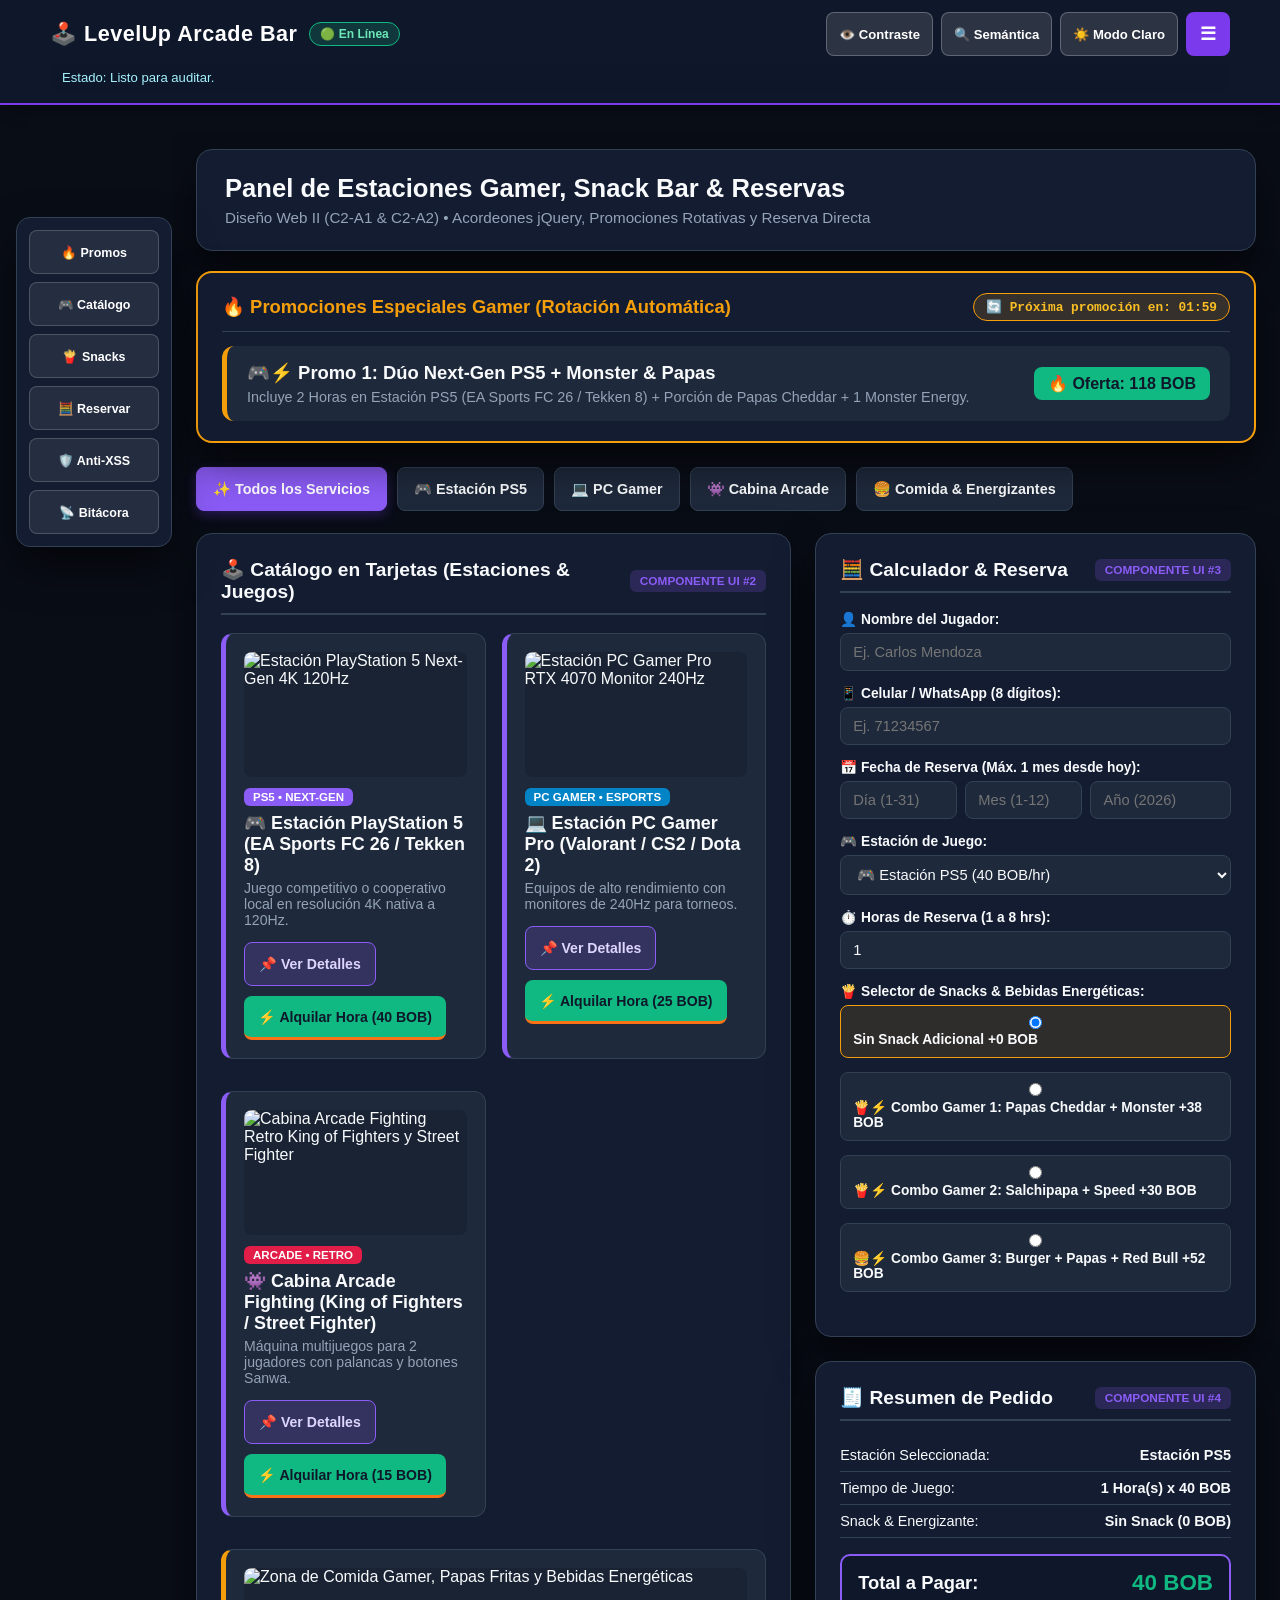
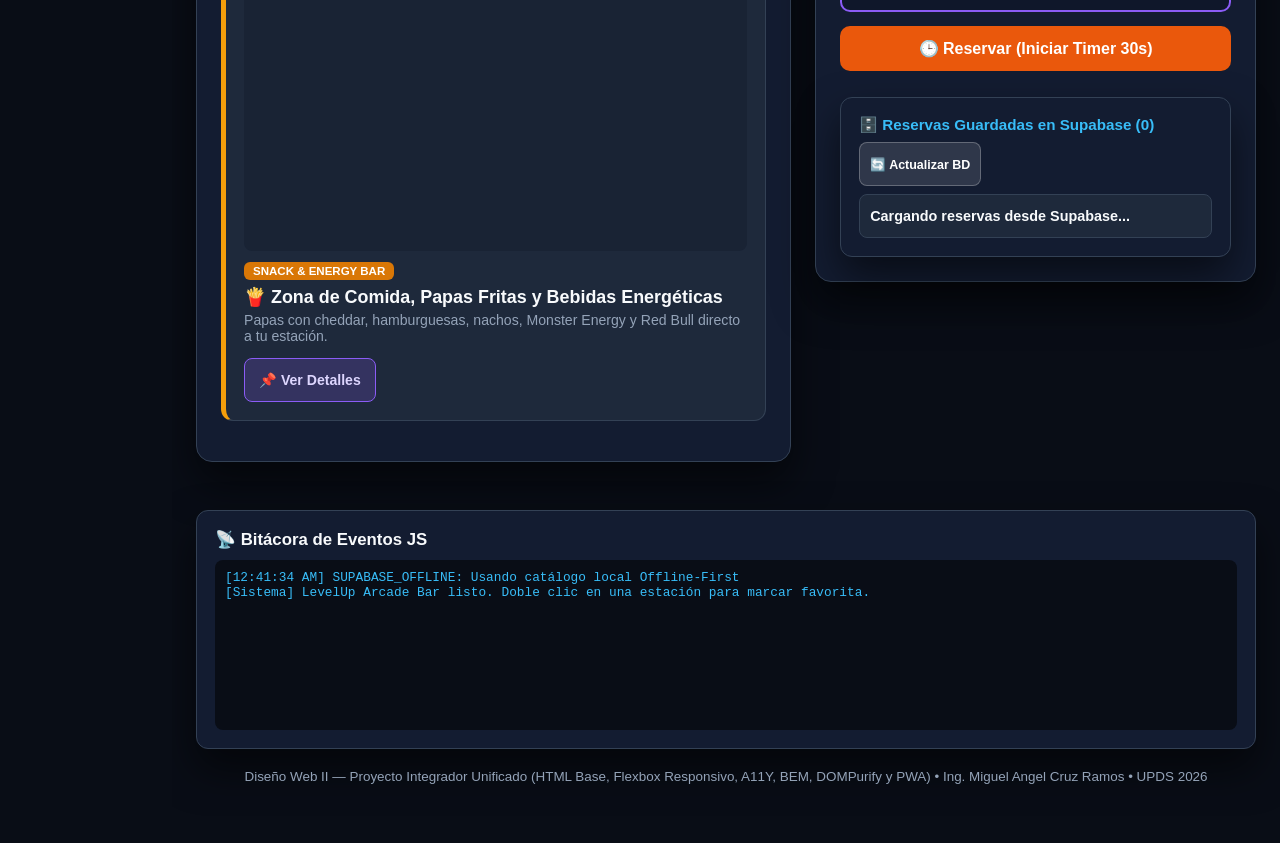
==== commit 87d7b989: "Add files via upload" ====
--- a/index.html
+++ b/index.html
@@ -459,7 +459,7 @@
 
             <!-- MÓDULO SEMANAS 2 Y 3: CASCADA 3 CAPAS, COLA TÁCTIL ANTI-XSS, DOMPURIFY Y BITÁCORA -->
             <section id="modulo-arcade-semanas" class="modulo-semanas-grid">
-                <article class="arcade-panel-card card-item">
+                <article class="arcade-panel-card card-item" hidden>
                     <h3>🔬 Recomendador de Estación (Cascada 3 Capas)</h3>
                     <div style="display:flex; flex-direction:column; gap:10px;">
                         <label for="arcadeCascadaCat">1. Plataforma de Juego:</label>
@@ -480,7 +480,7 @@
                     </div>
                 </article>
 
-                <article class="arcade-panel-card card-item">
+                <article class="arcade-panel-card card-item" hidden>
                     <h3>🛡️ Cola de Turnos Táctil (Anti-XSS .text() + DOMPurify)</h3>
                     <label for="arcadeInputCola" style="display:block; font-size:0.85rem; margin-bottom:4px;">Jugador o
                         Estación:</label>
--- a/styles.css
+++ b/styles.css
@@ -1122,6 +1122,18 @@
                 background: var(--bg-container);
                 box-shadow: var(--card-shadow);
             }
+
+            .dock-btn {
+                background: var(--bg-card);
+                color: var(--text-main);
+                border: 1px solid var(--border-color);
+            }
+
+            body.dark-mode .dock-btn {
+                background: rgba(255, 255, 255, 0.08);
+                color: #ffffff;
+                border-color: rgba(255, 255, 255, 0.18);
+            }
         }
 
         @media (min-width: 1024px) {
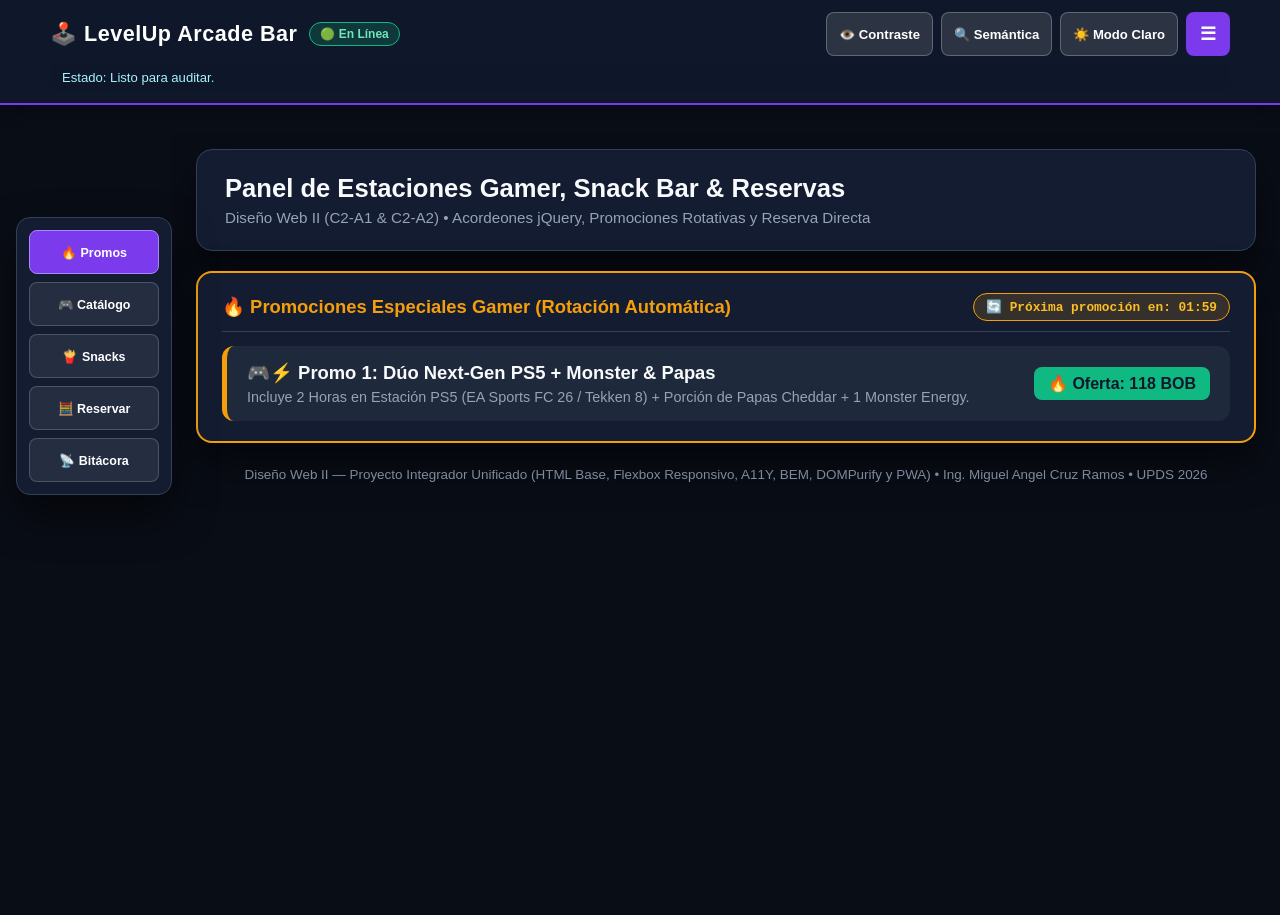
==== commit 29ed10b1: "Add files via upload" ====
--- a/index.html
+++ b/index.html
@@ -525,7 +525,7 @@
             <button type="button" class="dock-btn" data-scroll="#catalogo">🎮 Catálogo</button>
             <button type="button" class="dock-btn" data-scroll="#zona-snacks">🍟 Snacks</button>
             <button type="button" class="dock-btn" data-scroll="#calculador">🧮 Reservar</button>
-            <button type="button" class="dock-btn" data-scroll="#modulo-arcade-semanas">🛡️ Anti-XSS</button>
+            <button type="button" class="dock-btn" data-scroll="#modulo-arcade-semanas" hidden>🛡️ Anti-XSS</button>
             <button type="button" class="dock-btn" data-scroll="#bitacora-arcade">📡 Bitácora</button>
         </nav>
     </main>
--- a/styles.css
+++ b/styles.css
@@ -990,8 +990,15 @@
             cursor: pointer;
         }
 
-        .dock-btn:hover {
-            background: #7c3aed;
+        .dock-btn:hover,
+        .dock-btn.activo {
+            background: #7c3aed !important;
+            color: #ffffff !important;
+            border-color: #a78bfa !important;
+        }
+
+        .ui-architecture-grid.vista-unica {
+            grid-template-columns: 1fr;
         }
 
         /* PC o Celular Girado en Horizontal (Landscape): barra de iconos a la izquierda */
